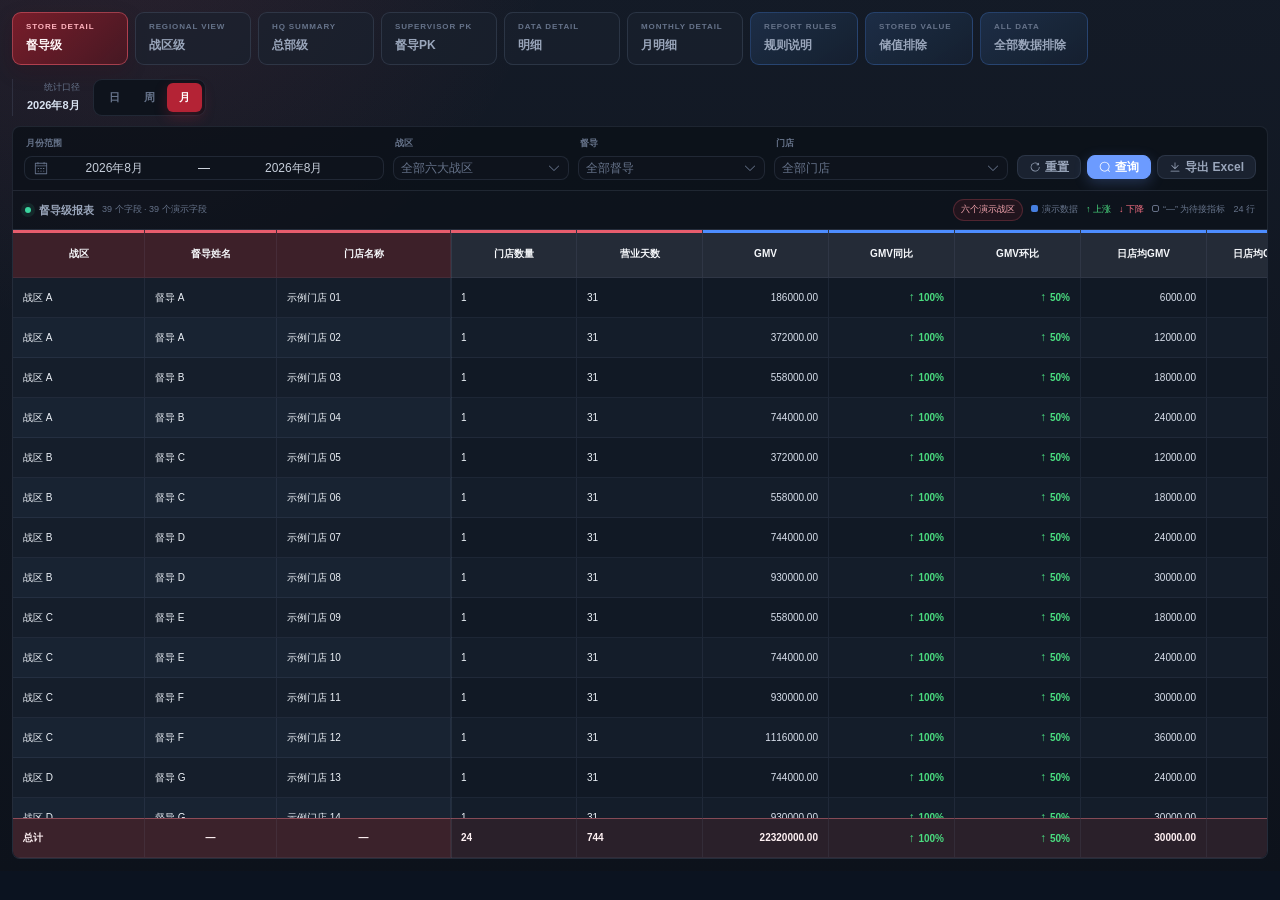
==== demo/index.html @ 916f3b1a "Publish personal portfolio" ====
<!doctype html><html lang="zh-CN"><head><meta charset="UTF-8"><meta name="viewport" content="width=device-width,initial-scale=1.0"><meta http-equiv="Content-Security-Policy" content="default-src 'none'; script-src 'self'; style-src 'self' 'unsafe-inline'; img-src 'self' data: blob:; font-src 'self' data:; connect-src 'none'; form-action 'none'; base-uri 'none'"><title>经营报表 · 交互演示</title>  <script type="module" crossorigin src="./assets/index-BIs_9A5w.js"></script>
  <link rel="stylesheet" crossorigin href="./assets/index-CBK4d_FU.css">
</head><body><div id="app"></div></body></html>
---- demo/assets/index-CBK4d_FU.css ----
:root{--el-color-white:#fff;--el-color-black:#000;--el-color-primary-rgb:64, 158, 255;--el-color-success-rgb:103, 194, 58;--el-color-warning-rgb:230, 162, 60;--el-color-danger-rgb:245, 108, 108;--el-color-error-rgb:245, 108, 108;--el-color-info-rgb:144, 147, 153;--el-font-size-extra-large:20px;--el-font-size-large:18px;--el-font-size-medium:16px;--el-font-size-base:14px;--el-font-size-small:13px;--el-font-size-extra-small:12px;--el-font-family:"Helvetica Neue", Helvetica, "PingFang SC", "Hiragino Sans GB", "Microsoft YaHei", "微软雅黑", Arial, sans-serif;--el-font-weight-primary:500;--el-font-line-height-primary:24px;--el-index-normal:1;--el-index-top:1000;--el-index-popper:2000;--el-border-radius-base:4px;--el-border-radius-small:2px;--el-border-radius-round:20px;--el-border-radius-circle:100%;--el-transition-duration:.3s;--el-transition-duration-fast:.2s;--el-transition-function-ease-in-out-bezier:cubic-bezier(.645, .045, .355, 1);--el-transition-function-fast-bezier:cubic-bezier(.23, 1, .32, 1);--el-transition-all:all var(--el-transition-duration) var(--el-transition-function-ease-in-out-bezier);--el-transition-fade:opacity var(--el-transition-duration) var(--el-transition-function-fast-bezier);--el-transition-md-fade:transform var(--el-transition-duration) var(--el-transition-function-fast-bezier), opacity var(--el-transition-duration) var(--el-transition-function-fast-bezier);--el-transition-fade-linear:opacity var(--el-transition-duration-fast) linear;--el-transition-border:border-color var(--el-transition-duration-fast) var(--el-transition-function-ease-in-out-bezier);--el-transition-box-shadow:box-shadow var(--el-transition-duration-fast) var(--el-transition-function-ease-in-out-bezier);--el-transition-color:color var(--el-transition-duration-fast) var(--el-transition-function-ease-in-out-bezier);--el-component-size-large:40px;--el-component-size:32px;--el-component-size-small:24px;--lightningcss-light:initial;--lightningcss-dark: ;color-scheme:light;--el-color-primary:#409eff;--el-color-primary-light-3:#79bbff;--el-color-primary-light-5:#a0cfff;--el-color-primary-light-7:#c6e2ff;--el-color-primary-light-8:#d9ecff;--el-color-primary-light-9:#ecf5ff;--el-color-primary-dark-2:#337ecc;--el-color-success:#67c23a;--el-color-success-light-3:#95d475;--el-color-success-light-5:#b3e19d;--el-color-success-light-7:#d1edc4;--el-color-success-light-8:#e1f3d8;--el-color-success-light-9:#f0f9eb;--el-color-success-dark-2:#529b2e;--el-color-warning:#e6a23c;--el-color-warning-light-3:#eebe77;--el-color-warning-light-5:#f3d19e;--el-color-warning-light-7:#f8e3c5;--el-color-warning-light-8:#faecd8;--el-color-warning-light-9:#fdf6ec;--el-color-warning-dark-2:#b88230;--el-color-danger:#f56c6c;--el-color-danger-light-3:#f89898;--el-color-danger-light-5:#fab6b6;--el-color-danger-light-7:#fcd3d3;--el-color-danger-light-8:#fde2e2;--el-color-danger-light-9:#fef0f0;--el-color-danger-dark-2:#c45656;--el-color-error:#f56c6c;--el-color-error-light-3:#f89898;--el-color-error-light-5:#fab6b6;--el-color-error-light-7:#fcd3d3;--el-color-error-light-8:#fde2e2;--el-color-error-light-9:#fef0f0;--el-color-error-dark-2:#c45656;--el-color-info:#909399;--el-color-info-light-3:#b1b3b8;--el-color-info-light-5:#c8c9cc;--el-color-info-light-7:#dedfe0;--el-color-info-light-8:#e9e9eb;--el-color-info-light-9:#f4f4f5;--el-color-info-dark-2:#73767a;--el-bg-color:#fff;--el-bg-color-page:#f2f3f5;--el-bg-color-overlay:#fff;--el-text-color-primary:#303133;--el-text-color-regular:#606266;--el-text-color-secondary:#909399;--el-text-color-placeholder:#a8abb2;--el-text-color-disabled:#c0c4cc;--el-border-color:#dcdfe6;--el-border-color-light:#e4e7ed;--el-border-color-lighter:#ebeef5;--el-border-color-extra-light:#f2f6fc;--el-border-color-dark:#d4d7de;--el-border-color-darker:#cdd0d6;--el-fill-color:#f0f2f5;--el-fill-color-light:#f5f7fa;--el-fill-color-lighter:#fafafa;--el-fill-color-extra-light:#fafcff;--el-fill-color-dark:#ebedf0;--el-fill-color-darker:#e6e8eb;--el-fill-color-blank:#fff;--el-box-shadow:0px 12px 32px 4px #0000000a, 0px 8px 20px #00000014;--el-box-shadow-light:0px 0px 12px #0000001f;--el-box-shadow-lighter:0px 0px 6px #0000001f;--el-box-shadow-dark:0px 16px 48px 16px #00000014, 0px 12px 32px #0000001f, 0px 8px 16px -8px #00000029;--el-disabled-bg-color:var(--el-fill-color-light);--el-disabled-text-color:var(--el-text-color-placeholder);--el-disabled-border-color:var(--el-border-color-light);--el-overlay-color:#000c;--el-overlay-color-light:#000000b3;--el-overlay-color-lighter:#00000080;--el-mask-color:#ffffffe6;--el-mask-color-extra-light:#ffffff4d;--el-border-width:1px;--el-border-style:solid;--el-border-color-hover:var(--el-text-color-disabled);--el-border:var(--el-border-width) var(--el-border-style) var(--el-border-color);--el-svg-monochrome-grey:var(--el-border-color)}.fade-in-linear-enter-active,.fade-in-linear-leave-active{transition:var(--el-transition-fade-linear)}.fade-in-linear-enter-from,.fade-in-linear-leave-to{opacity:0}.el-fade-in-linear-enter-active,.el-fade-in-linear-leave-active{transition:var(--el-transition-fade-linear)}.el-fade-in-linear-enter-from,.el-fade-in-linear-leave-to{opacity:0}.el-fade-in-enter-active,.el-fade-in-leave-active{transition:all var(--el-transition-duration) cubic-bezier(.55,0,.1,1)}.el-fade-in-enter-from,.el-fade-in-leave-active{opacity:0}.el-zoom-in-center-enter-active,.el-zoom-in-center-leave-active{transition:all var(--el-transition-duration) cubic-bezier(.55,0,.1,1)}.el-zoom-in-center-enter-from,.el-zoom-in-center-leave-active{opacity:0;transform:scaleX(0)}.el-zoom-in-top-enter-active,.el-zoom-in-top-leave-active{opacity:1;transition:var(--el-transition-md-fade);transform-origin:top;transform:scaleY(1)}.el-zoom-in-top-enter-active[data-popper-placement^=top],.el-zoom-in-top-leave-active[data-popper-placement^=top]{transform-origin:bottom}.el-zoom-in-top-enter-from,.el-zoom-in-top-leave-active{opacity:0;transform:scaleY(0)}.el-zoom-in-bottom-enter-active,.el-zoom-in-bottom-leave-active{opacity:1;transition:var(--el-transition-md-fade);transform-origin:bottom;transform:scaleY(1)}.el-zoom-in-bottom-enter-from,.el-zoom-in-bottom-leave-active{opacity:0;transform:scaleY(0)}.el-zoom-in-left-enter-active,.el-zoom-in-left-leave-active{opacity:1;transition:var(--el-transition-md-fade);transform-origin:0 0;transform:scale(1)}.el-zoom-in-left-enter-from,.el-zoom-in-left-leave-active{opacity:0;transform:scale(.45)}.collapse-transition{transition:var(--el-transition-duration) height ease-in-out,var(--el-transition-duration) padding-top ease-in-out,var(--el-transition-duration) padding-bottom ease-in-out}.el-collapse-transition-leave-active,.el-collapse-transition-enter-active{transition:var(--el-transition-duration) max-height ease-in-out,var(--el-transition-duration) padding-top ease-in-out,var(--el-transition-duration) padding-bottom ease-in-out}.horizontal-collapse-transition{transition:var(--el-transition-duration) width ease-in-out,var(--el-transition-duration) padding-left ease-in-out,var(--el-transition-duration) padding-right ease-in-out}.el-list-enter-active,.el-list-leave-active{transition:all 1s}.el-list-enter-from,.el-list-leave-to{opacity:0;transform:translateY(-30px)}.el-list-leave-active{position:absolute!important}.el-opacity-transition{transition:opacity var(--el-transition-duration) cubic-bezier(.55,0,.1,1)}.el-icon--right{margin-left:5px}.el-icon--left{margin-right:5px}@keyframes rotating{0%{transform:rotate(0)}to{transform:rotate(360deg)}}.el-icon{--color:inherit;fill:currentColor;width:1em;height:1em;color:var(--color);line-height:1em;font-size:inherit;justify-content:center;align-items:center;display:inline-flex;position:relative}.el-icon.is-loading{animation:2s linear infinite rotating}.el-icon svg{width:1em;height:1em}.el-affix--fixed{position:fixed}.el-alert{--el-alert-padding:8px 16px;--el-alert-border-radius-base:var(--el-border-radius-base);--el-alert-title-font-size:14px;--el-alert-title-with-description-font-size:16px;--el-alert-description-font-size:14px;--el-alert-close-font-size:16px;--el-alert-close-customed-font-size:14px;--el-alert-icon-size:16px;--el-alert-icon-large-size:28px;width:100%;padding:var(--el-alert-padding);box-sizing:border-box;border-radius:var(--el-alert-border-radius-base);background-color:var(--el-color-white);opacity:1;transition:opacity var(--el-transition-duration-fast);align-items:center;margin:0;display:flex;position:relative;overflow:hidden}.el-alert.is-light .el-alert__close-btn{color:var(--el-text-color-placeholder)}.el-alert.is-dark .el-alert__close-btn,.el-alert.is-dark .el-alert__description{color:var(--el-color-white)}.el-alert.is-center{justify-content:center}.el-alert--primary{--el-alert-bg-color:var(--el-color-primary-light-9)}.el-alert--primary.is-light{background-color:var(--el-alert-bg-color);color:var(--el-color-primary)}.el-alert--primary.is-light .el-alert__description{color:var(--el-color-primary)}.el-alert--primary.is-dark{background-color:var(--el-color-primary);color:var(--el-color-white)}.el-alert--success{--el-alert-bg-color:var(--el-color-success-light-9)}.el-alert--success.is-light{background-color:var(--el-alert-bg-color);color:var(--el-color-success)}.el-alert--success.is-light .el-alert__description{color:var(--el-color-success)}.el-alert--success.is-dark{background-color:var(--el-color-success);color:var(--el-color-white)}.el-alert--info{--el-alert-bg-color:var(--el-color-info-light-9)}.el-alert--info.is-light{background-color:var(--el-alert-bg-color);color:var(--el-color-info)}.el-alert--info.is-light .el-alert__description{color:var(--el-color-info)}.el-alert--info.is-dark{background-color:var(--el-color-info);color:var(--el-color-white)}.el-alert--warning{--el-alert-bg-color:var(--el-color-warning-light-9)}.el-alert--warning.is-light{background-color:var(--el-alert-bg-color);color:var(--el-color-warning)}.el-alert--warning.is-light .el-alert__description{color:var(--el-color-warning)}.el-alert--warning.is-dark{background-color:var(--el-color-warning);color:var(--el-color-white)}.el-alert--error{--el-alert-bg-color:var(--el-color-error-light-9)}.el-alert--error.is-light{background-color:var(--el-alert-bg-color);color:var(--el-color-error)}.el-alert--error.is-light .el-alert__description{color:var(--el-color-error)}.el-alert--error.is-dark{background-color:var(--el-color-error);color:var(--el-color-white)}.el-alert__content{flex-direction:column;gap:4px;display:flex}.el-alert .el-alert__icon{font-size:var(--el-alert-icon-size);width:var(--el-alert-icon-size);margin-right:8px}.el-alert .el-alert__icon.is-big{font-size:var(--el-alert-icon-large-size);width:var(--el-alert-icon-large-size);margin-right:12px}.el-alert__title{font-size:var(--el-alert-title-font-size);line-height:24px}.el-alert__title.with-description{font-size:var(--el-alert-title-with-description-font-size)}.el-alert .el-alert__description{font-size:var(--el-alert-description-font-size);margin:0}.el-alert .el-alert__close-btn{font-size:var(--el-alert-close-font-size);opacity:1;cursor:pointer;position:absolute;top:12px;right:16px}.el-alert .el-alert__close-btn.is-customed{font-style:normal;font-size:var(--el-alert-close-customed-font-size);line-height:24px;top:8px}.el-alert-fade-enter-from,.el-alert-fade-leave-active{opacity:0}.el-aside{box-sizing:border-box;width:var(--el-aside-width,300px);flex-shrink:0;overflow:auto}.el-autocomplete{--el-input-text-color:var(--el-text-color-regular);--el-input-border:var(--el-border);--el-input-hover-border:var(--el-border-color-hover);--el-input-focus-border:var(--el-color-primary);--el-input-transparent-border:0 0 0 1px transparent inset;--el-input-border-color:var(--el-border-color);--el-input-border-radius:var(--el-border-radius-base);--el-input-bg-color:var(--el-fill-color-blank);--el-input-icon-color:var(--el-text-color-placeholder);--el-input-placeholder-color:var(--el-text-color-placeholder);--el-input-hover-border-color:var(--el-border-color-hover);--el-input-clear-hover-color:var(--el-text-color-secondary);--el-input-focus-border-color:var(--el-color-primary);--el-input-width:100%;width:var(--el-input-width);display:inline-block;position:relative}.el-autocomplete__popper.el-popper{background:var(--el-bg-color-overlay);border:1px solid var(--el-border-color-light);box-shadow:var(--el-box-shadow-light)}.el-autocomplete__popper.el-popper .el-popper__arrow:before{border:1px solid var(--el-border-color-light)}.el-autocomplete__popper.el-popper[data-popper-placement^=top] .el-popper__arrow:before{border-top-color:#0000;border-left-color:#0000}.el-autocomplete__popper.el-popper[data-popper-placement^=bottom] .el-popper__arrow:before{border-bottom-color:#0000;border-right-color:#0000}.el-autocomplete__popper.el-popper[data-popper-placement^=left] .el-popper__arrow:before{border-bottom-color:#0000;border-left-color:#0000}.el-autocomplete__popper.el-popper[data-popper-placement^=right] .el-popper__arrow:before{border-top-color:#0000;border-right-color:#0000}.el-autocomplete-suggestion{border-radius:var(--el-border-radius-base);box-sizing:border-box}.el-autocomplete-suggestion__header{border-bottom:1px solid var(--el-border-color-lighter);padding:10px}.el-autocomplete-suggestion__footer{border-top:1px solid var(--el-border-color-lighter);padding:10px}.el-autocomplete-suggestion__wrap{box-sizing:border-box;max-height:280px;padding:10px 0}.el-autocomplete-suggestion__list{margin:0;padding:0}.el-autocomplete-suggestion li{cursor:pointer;color:var(--el-text-color-regular);line-height:34px;font-size:var(--el-font-size-base);text-align:left;text-overflow:ellipsis;white-space:nowrap;margin:0;padding:0 20px;list-style:none;overflow:hidden}.el-autocomplete-suggestion li:hover,.el-autocomplete-suggestion li.highlighted{background-color:var(--el-fill-color-light)}.el-autocomplete-suggestion li.divider{border-top:1px solid var(--el-color-black);margin-top:6px}.el-autocomplete-suggestion li.divider:last-child{margin-bottom:-6px}.el-autocomplete-suggestion.is-loading li{cursor:default;height:100px;color:var(--el-text-color-secondary);justify-content:center;align-items:center;font-size:20px;display:flex}.el-autocomplete-suggestion.is-loading li:hover{background-color:var(--el-bg-color-overlay)}.el-avatar{--el-avatar-text-color:var(--el-color-white);--el-avatar-bg-color:var(--el-text-color-disabled);--el-avatar-text-size:14px;--el-avatar-icon-size:18px;--el-avatar-border-radius:var(--el-border-radius-base);--el-avatar-size-large:56px;--el-avatar-size:40px;--el-avatar-size-small:24px;box-sizing:border-box;text-align:center;color:var(--el-avatar-text-color);background:var(--el-avatar-bg-color);width:var(--el-avatar-size);height:var(--el-avatar-size);font-size:var(--el-avatar-text-size);outline:none;justify-content:center;align-items:center;display:inline-flex;overflow:hidden}.el-avatar>img{width:100%;height:100%;display:block}.el-avatar--circle{border-radius:50%}.el-avatar--square{border-radius:var(--el-avatar-border-radius)}.el-avatar--icon{font-size:var(--el-avatar-icon-size)}.el-avatar--small{--el-avatar-size:24px}.el-avatar--large{--el-avatar-size:56px}.el-avatar-group{--el-avatar-group-item-gap:-8px;--el-avatar-group-collapse-item-gap:4px;display:inline-flex}.el-avatar-group .el-avatar{border:1px solid var(--el-border-color-extra-light)}.el-avatar-group .el-avatar:not(:first-child){margin-left:var(--el-avatar-group-item-gap)}.el-avatar-group__collapse-avatars{--el-avatar-group-item-gap:-8px;--el-avatar-group-collapse-item-gap:4px}.el-avatar-group__collapse-avatars .el-avatar:not(:first-child){margin-left:var(--el-avatar-group-collapse-item-gap)}.el-backtop{--el-backtop-bg-color:var(--el-bg-color-overlay);--el-backtop-text-color:var(--el-color-primary);--el-backtop-hover-bg-color:var(--el-border-color-extra-light);background-color:var(--el-backtop-bg-color);width:40px;height:40px;color:var(--el-backtop-text-color);box-shadow:var(--el-box-shadow-lighter);cursor:pointer;z-index:5;border-radius:50%;justify-content:center;align-items:center;font-size:20px;display:flex;position:fixed}.el-backtop:hover{background-color:var(--el-backtop-hover-bg-color)}.el-backtop__icon{font-size:20px}.el-badge{--el-badge-bg-color:var(--el-color-danger);--el-badge-radius:10px;--el-badge-font-size:12px;--el-badge-padding:6px;--el-badge-size:18px;vertical-align:middle;width:-moz-fit-content;width:fit-content;display:inline-block;position:relative}.el-badge__content{background-color:var(--el-badge-bg-color);border-radius:var(--el-badge-radius);color:var(--el-color-white);font-size:var(--el-badge-font-size);height:var(--el-badge-size);padding:0 var(--el-badge-padding);white-space:nowrap;border:1px solid var(--el-bg-color);justify-content:center;align-items:center;display:inline-flex}.el-badge__content.is-fixed{top:0;right:calc(1px + var(--el-badge-size) / 2);z-index:var(--el-index-normal);position:absolute;transform:translateY(-50%)translate(100%)}.el-badge__content.is-fixed.is-dot{right:5px}.el-badge__content.is-dot{border-radius:50%;width:8px;height:8px;padding:0;right:0}.el-badge__content.is-hide-zero{display:none}.el-badge__content--primary{background-color:var(--el-color-primary)}.el-badge__content--success{background-color:var(--el-color-success)}.el-badge__content--warning{background-color:var(--el-color-warning)}.el-badge__content--info{background-color:var(--el-color-info)}.el-badge__content--danger{background-color:var(--el-color-danger)}.el-breadcrumb__separator{color:var(--el-text-color-placeholder);margin:0 9px;font-weight:700}.el-breadcrumb__separator.el-icon{margin:0 6px;font-weight:400}.el-breadcrumb__separator.el-icon svg{vertical-align:middle}.el-breadcrumb__item{float:left;align-items:center;display:inline-flex}.el-breadcrumb__inner{color:var(--el-text-color-regular)}.el-breadcrumb__inner.is-link,.el-breadcrumb__inner a{transition:var(--el-transition-color);color:var(--el-text-color-primary);font-weight:700;text-decoration:none}.el-breadcrumb__inner.is-link:hover,.el-breadcrumb__inner a:hover{color:var(--el-color-primary);cursor:pointer}.el-breadcrumb__item:last-child .el-breadcrumb__inner,.el-breadcrumb__item:last-child .el-breadcrumb__inner:hover,.el-breadcrumb__item:last-child .el-breadcrumb__inner a,.el-breadcrumb__item:last-child .el-breadcrumb__inner a:hover{color:var(--el-text-color-regular);cursor:text;font-weight:400}.el-breadcrumb__item:last-child .el-breadcrumb__separator{display:none}.el-breadcrumb{font-size:14px;line-height:1}.el-breadcrumb:before,.el-breadcrumb:after{content:"";display:table}.el-breadcrumb:after{clear:both}.el-button-group>.el-button+.el-button{margin-left:0}.el-button-group>.el-button:first-child:last-child{border-top-right-radius:var(--el-border-radius-base);border-bottom-right-radius:var(--el-border-radius-base);border-top-left-radius:var(--el-border-radius-base);border-bottom-left-radius:var(--el-border-radius-base)}.el-button-group>.el-button:first-child:last-child.is-round{border-radius:var(--el-border-radius-round)}.el-button-group>.el-button:first-child:last-child.is-circle{border-radius:50%}.el-button-group>.el-button:not(:first-child):not(:last-child){border-radius:0}.el-button-group>.el-button:hover,.el-button-group>.el-button:focus,.el-button-group>.el-button:active,.el-button-group>.el-button.is-active{z-index:1}.el-button-group--horizontal{vertical-align:middle;display:inline-block}.el-button-group--horizontal:before,.el-button-group--horizontal:after{content:"";display:table}.el-button-group--horizontal:after{clear:both}.el-button-group--horizontal>.el-button{float:left;position:relative}.el-button-group--horizontal>.el-button:first-child{border-top-right-radius:0;border-bottom-right-radius:0}.el-button-group--horizontal>.el-button:last-child{border-top-left-radius:0;border-bottom-left-radius:0}.el-button-group--horizontal>.el-button:not(:last-child){margin-right:-1px}.el-button-group--horizontal .el-button--primary:first-child{border-right-color:var(--el-button-divide-border-color)}.el-button-group--horizontal .el-button--primary:last-child{border-left-color:var(--el-button-divide-border-color)}.el-button-group--horizontal .el-button--primary:not(:first-child):not(:last-child){border-left-color:var(--el-button-divide-border-color);border-right-color:var(--el-button-divide-border-color)}.el-button-group--horizontal .el-button--success:first-child{border-right-color:var(--el-button-divide-border-color)}.el-button-group--horizontal .el-button--success:last-child{border-left-color:var(--el-button-divide-border-color)}.el-button-group--horizontal .el-button--success:not(:first-child):not(:last-child){border-left-color:var(--el-button-divide-border-color);border-right-color:var(--el-button-divide-border-color)}.el-button-group--horizontal .el-button--warning:first-child{border-right-color:var(--el-button-divide-border-color)}.el-button-group--horizontal .el-button--warning:last-child{border-left-color:var(--el-button-divide-border-color)}.el-button-group--horizontal .el-button--warning:not(:first-child):not(:last-child){border-left-color:var(--el-button-divide-border-color);border-right-color:var(--el-button-divide-border-color)}.el-button-group--horizontal .el-button--danger:first-child{border-right-color:var(--el-button-divide-border-color)}.el-button-group--horizontal .el-button--danger:last-child{border-left-color:var(--el-button-divide-border-color)}.el-button-group--horizontal .el-button--danger:not(:first-child):not(:last-child){border-left-color:var(--el-button-divide-border-color);border-right-color:var(--el-button-divide-border-color)}.el-button-group--horizontal .el-button--info:first-child{border-right-color:var(--el-button-divide-border-color)}.el-button-group--horizontal .el-button--info:last-child{border-left-color:var(--el-button-divide-border-color)}.el-button-group--horizontal .el-button--info:not(:first-child):not(:last-child){border-left-color:var(--el-button-divide-border-color);border-right-color:var(--el-button-divide-border-color)}.el-button-group--horizontal>.el-dropdown>.el-button{border-left-color:var(--el-button-divide-border-color);border-top-left-radius:0;border-bottom-left-radius:0}.el-button-group--vertical{flex-direction:column;align-items:stretch;display:inline-flex}.el-button-group--vertical>.el-button{margin-top:-1px}.el-button-group--vertical>.el-button:first-child{border-bottom-right-radius:0;border-bottom-left-radius:0}.el-button-group--vertical>.el-button:last-child{border-top-left-radius:0;border-top-right-radius:0}.el-button-group--vertical>.el-dropdown{margin-top:-1px}.el-button-group--vertical>.el-dropdown>.el-button{border-left-color:var(--el-button-divide-border-color);border-top-left-radius:0;border-top-right-radius:0}.el-button-group--vertical .el-button--primary:first-child{border-bottom-color:var(--el-button-divide-border-color)}.el-button-group--vertical .el-button--primary:last-child{border-top-color:var(--el-button-divide-border-color)}.el-button-group--vertical .el-button--primary:not(:first-child):not(:last-child){border-top-color:var(--el-button-divide-border-color);border-bottom-color:var(--el-button-divide-border-color)}.el-button-group--vertical .el-button--success:first-child{border-bottom-color:var(--el-button-divide-border-color)}.el-button-group--vertical .el-button--success:last-child{border-top-color:var(--el-button-divide-border-color)}.el-button-group--vertical .el-button--success:not(:first-child):not(:last-child){border-top-color:var(--el-button-divide-border-color);border-bottom-color:var(--el-button-divide-border-color)}.el-button-group--vertical .el-button--warning:first-child{border-bottom-color:var(--el-button-divide-border-color)}.el-button-group--vertical .el-button--warning:last-child{border-top-color:var(--el-button-divide-border-color)}.el-button-group--vertical .el-button--warning:not(:first-child):not(:last-child){border-top-color:var(--el-button-divide-border-color);border-bottom-color:var(--el-button-divide-border-color)}.el-button-group--vertical .el-button--danger:first-child{border-bottom-color:var(--el-button-divide-border-color)}.el-button-group--vertical .el-button--danger:last-child{border-top-color:var(--el-button-divide-border-color)}.el-button-group--vertical .el-button--danger:not(:first-child):not(:last-child){border-top-color:var(--el-button-divide-border-color);border-bottom-color:var(--el-button-divide-border-color)}.el-button-group--vertical .el-button--info:first-child{border-bottom-color:var(--el-button-divide-border-color)}.el-button-group--vertical .el-button--info:last-child{border-top-color:var(--el-button-divide-border-color)}.el-button-group--vertical .el-button--info:not(:first-child):not(:last-child){border-top-color:var(--el-button-divide-border-color);border-bottom-color:var(--el-button-divide-border-color)}.el-button{--el-button-font-weight:var(--el-font-weight-primary);--el-button-border-color:var(--el-border-color);--el-button-bg-color:var(--el-fill-color-blank);--el-button-text-color:var(--el-text-color-regular);--el-button-disabled-text-color:var(--el-disabled-text-color);--el-button-disabled-bg-color:var(--el-fill-color-blank);--el-button-disabled-border-color:var(--el-border-color-light);--el-button-divide-border-color:#ffffff80;--el-button-hover-text-color:var(--el-color-primary);--el-button-hover-bg-color:var(--el-color-primary-light-9);--el-button-hover-border-color:var(--el-color-primary-light-7);--el-button-active-text-color:var(--el-button-hover-text-color);--el-button-active-border-color:var(--el-color-primary);--el-button-active-bg-color:var(--el-button-hover-bg-color);--el-button-outline-color:var(--el-color-primary-light-5);--el-button-hover-link-text-color:var(--el-text-color-secondary);--el-button-active-color:var(--el-text-color-primary);white-space:nowrap;cursor:pointer;height:32px;color:var(--el-button-text-color);text-align:center;box-sizing:border-box;line-height:1;font-weight:var(--el-button-font-weight);-webkit-user-select:none;user-select:none;vertical-align:middle;-webkit-appearance:none;background-color:var(--el-button-bg-color);border:var(--el-border);border-color:var(--el-button-border-color);outline:none;justify-content:center;align-items:center;transition:all .1s;display:inline-flex}.el-button:hover{color:var(--el-button-hover-text-color);border-color:var(--el-button-hover-border-color);background-color:var(--el-button-hover-bg-color);outline:none}.el-button:active{color:var(--el-button-active-text-color);border-color:var(--el-button-active-border-color);background-color:var(--el-button-active-bg-color);outline:none}.el-button:focus-visible{outline:2px solid var(--el-button-outline-color);outline-offset:1px;transition:outline-offset,outline}.el-button>span{align-items:center;display:inline-flex}.el-button+.el-button{margin-left:12px}.el-button{font-size:var(--el-font-size-base);border-radius:var(--el-border-radius-base);padding:8px 15px}.el-button.is-round{padding:8px 15px}.el-button::-moz-focus-inner{border:0}.el-button [class*=el-icon]+span{margin-left:6px}.el-button [class*=el-icon] svg{vertical-align:bottom}.el-button.is-plain{--el-button-hover-text-color:var(--el-color-primary);--el-button-hover-bg-color:var(--el-fill-color-blank);--el-button-hover-border-color:var(--el-color-primary)}.el-button.is-active{color:var(--el-button-active-text-color);border-color:var(--el-button-active-border-color);background-color:var(--el-button-active-bg-color);outline:none}.el-button.is-disabled,.el-button.is-disabled:hover{color:var(--el-button-disabled-text-color);cursor:not-allowed;background-image:none;background-color:var(--el-button-disabled-bg-color);border-color:var(--el-button-disabled-border-color)}.el-button.is-loading{pointer-events:none;position:relative}.el-button.is-loading:before{z-index:1;pointer-events:none;content:"";border-radius:inherit;background-color:var(--el-mask-color-extra-light);position:absolute;inset:-1px}.el-button.is-round{border-radius:var(--el-border-radius-round)}.el-button.is-dashed{--el-button-hover-text-color:var(--el-color-primary);--el-button-hover-bg-color:var(--el-fill-color-blank);--el-button-hover-border-color:var(--el-color-primary);border-style:dashed}.el-button.is-circle{border-radius:50%;width:32px;padding:8px}.el-button.is-text{color:var(--el-button-text-color);background-color:#0000;border:0 solid #0000}.el-button.is-text.is-disabled{color:var(--el-button-disabled-text-color);background-color:#0000!important}.el-button.is-text:not(.is-disabled):hover{background-color:var(--el-fill-color-light)}.el-button.is-text:not(.is-disabled):focus-visible{outline:2px solid var(--el-button-outline-color);outline-offset:1px;transition:outline-offset,outline}.el-button.is-text:not(.is-disabled):active{background-color:var(--el-fill-color)}.el-button.is-text:not(.is-disabled).is-has-bg{background-color:var(--el-fill-color-light)}.el-button.is-text:not(.is-disabled).is-has-bg:hover{background-color:var(--el-fill-color)}.el-button.is-text:not(.is-disabled).is-has-bg:active{background-color:var(--el-fill-color-dark)}.el-button__text--expand{letter-spacing:.3em;margin-right:-.3em}.el-button.is-link{color:var(--el-button-text-color);background:0 0;border-color:#0000;height:auto;padding:2px}.el-button.is-link:hover{color:var(--el-button-hover-link-text-color)}.el-button.is-link.is-disabled{color:var(--el-button-disabled-text-color);background-color:#0000!important;border-color:#0000!important}.el-button.is-link:not(.is-disabled):hover{background-color:#0000;border-color:#0000}.el-button.is-link:not(.is-disabled):active{color:var(--el-button-active-color);background-color:#0000;border-color:#0000}.el-button--text{color:var(--el-color-primary);background:0 0;border-color:#0000;padding-left:0;padding-right:0}.el-button--text.is-disabled{color:var(--el-button-disabled-text-color);background-color:#0000!important;border-color:#0000!important}.el-button--text:not(.is-disabled):hover{color:var(--el-color-primary-light-3);background-color:#0000;border-color:#0000}.el-button--text:not(.is-disabled):active{color:var(--el-color-primary-dark-2);background-color:#0000;border-color:#0000}.el-button__link--expand{letter-spacing:.3em;margin-right:-.3em}.el-button--primary{--el-button-text-color:var(--el-color-white);--el-button-bg-color:var(--el-color-primary);--el-button-border-color:var(--el-color-primary);--el-button-outline-color:var(--el-color-primary-light-5);--el-button-active-color:var(--el-color-primary-dark-2);--el-button-hover-text-color:var(--el-color-white);--el-button-hover-link-text-color:var(--el-color-primary-light-5);--el-button-hover-bg-color:var(--el-color-primary-light-3);--el-button-hover-border-color:var(--el-color-primary-light-3);--el-button-active-bg-color:var(--el-color-primary-dark-2);--el-button-active-border-color:var(--el-color-primary-dark-2);--el-button-disabled-text-color:var(--el-color-white);--el-button-disabled-bg-color:var(--el-color-primary-light-5);--el-button-disabled-border-color:var(--el-color-primary-light-5)}.el-button--primary.is-plain,.el-button--primary.is-text,.el-button--primary.is-link{--el-button-text-color:var(--el-color-primary);--el-button-bg-color:var(--el-color-primary-light-9);--el-button-border-color:var(--el-color-primary-light-5);--el-button-hover-text-color:var(--el-color-white);--el-button-hover-bg-color:var(--el-color-primary);--el-button-hover-border-color:var(--el-color-primary);--el-button-active-text-color:var(--el-color-white)}.el-button--primary.is-plain.is-disabled,.el-button--primary.is-plain.is-disabled:hover,.el-button--primary.is-plain.is-disabled:focus,.el-button--primary.is-plain.is-disabled:active,.el-button--primary.is-text.is-disabled,.el-button--primary.is-text.is-disabled:hover,.el-button--primary.is-text.is-disabled:focus,.el-button--primary.is-text.is-disabled:active,.el-button--primary.is-link.is-disabled,.el-button--primary.is-link.is-disabled:hover,.el-button--primary.is-link.is-disabled:focus,.el-button--primary.is-link.is-disabled:active{color:var(--el-color-primary-light-5);background-color:var(--el-color-primary-light-9);border-color:var(--el-color-primary-light-8)}.el-button--primary.is-dashed{--el-button-text-color:var(--el-color-primary);--el-button-bg-color:var(--el-color-primary-light-9);--el-button-border-color:var(--el-color-primary-light-5);--el-button-hover-text-color:var(--el-color-primary);--el-button-hover-bg-color:var(--el-color-primary-light-9);--el-button-hover-border-color:var(--el-color-primary-light-3);--el-button-active-text-color:var(--el-color-primary-dark-2);--el-button-active-bg-color:var(--el-color-primary-light-9);--el-button-active-border-color:var(--el-color-primary-dark-2)}.el-button--primary.is-dashed.is-disabled,.el-button--primary.is-dashed.is-disabled:hover,.el-button--primary.is-dashed.is-disabled:focus,.el-button--primary.is-dashed.is-disabled:active{color:var(--el-color-primary-light-5);background-color:var(--el-color-primary-light-9);border-color:var(--el-color-primary-light-8)}.el-button--success{--el-button-text-color:var(--el-color-white);--el-button-bg-color:var(--el-color-success);--el-button-border-color:var(--el-color-success);--el-button-outline-color:var(--el-color-success-light-5);--el-button-active-color:var(--el-color-success-dark-2);--el-button-hover-text-color:var(--el-color-white);--el-button-hover-link-text-color:var(--el-color-success-light-5);--el-button-hover-bg-color:var(--el-color-success-light-3);--el-button-hover-border-color:var(--el-color-success-light-3);--el-button-active-bg-color:var(--el-color-success-dark-2);--el-button-active-border-color:var(--el-color-success-dark-2);--el-button-disabled-text-color:var(--el-color-white);--el-button-disabled-bg-color:var(--el-color-success-light-5);--el-button-disabled-border-color:var(--el-color-success-light-5)}.el-button--success.is-plain,.el-button--success.is-text,.el-button--success.is-link{--el-button-text-color:var(--el-color-success);--el-button-bg-color:var(--el-color-success-light-9);--el-button-border-color:var(--el-color-success-light-5);--el-button-hover-text-color:var(--el-color-white);--el-button-hover-bg-color:var(--el-color-success);--el-button-hover-border-color:var(--el-color-success);--el-button-active-text-color:var(--el-color-white)}.el-button--success.is-plain.is-disabled,.el-button--success.is-plain.is-disabled:hover,.el-button--success.is-plain.is-disabled:focus,.el-button--success.is-plain.is-disabled:active,.el-button--success.is-text.is-disabled,.el-button--success.is-text.is-disabled:hover,.el-button--success.is-text.is-disabled:focus,.el-button--success.is-text.is-disabled:active,.el-button--success.is-link.is-disabled,.el-button--success.is-link.is-disabled:hover,.el-button--success.is-link.is-disabled:focus,.el-button--success.is-link.is-disabled:active{color:var(--el-color-success-light-5);background-color:var(--el-color-success-light-9);border-color:var(--el-color-success-light-8)}.el-button--success.is-dashed{--el-button-text-color:var(--el-color-success);--el-button-bg-color:var(--el-color-success-light-9);--el-button-border-color:var(--el-color-success-light-5);--el-button-hover-text-color:var(--el-color-success);--el-button-hover-bg-color:var(--el-color-success-light-9);--el-button-hover-border-color:var(--el-color-success-light-3);--el-button-active-text-color:var(--el-color-success-dark-2);--el-button-active-bg-color:var(--el-color-success-light-9);--el-button-active-border-color:var(--el-color-success-dark-2)}.el-button--success.is-dashed.is-disabled,.el-button--success.is-dashed.is-disabled:hover,.el-button--success.is-dashed.is-disabled:focus,.el-button--success.is-dashed.is-disabled:active{color:var(--el-color-success-light-5);background-color:var(--el-color-success-light-9);border-color:var(--el-color-success-light-8)}.el-button--warning{--el-button-text-color:var(--el-color-white);--el-button-bg-color:var(--el-color-warning);--el-button-border-color:var(--el-color-warning);--el-button-outline-color:var(--el-color-warning-light-5);--el-button-active-color:var(--el-color-warning-dark-2);--el-button-hover-text-color:var(--el-color-white);--el-button-hover-link-text-color:var(--el-color-warning-light-5);--el-button-hover-bg-color:var(--el-color-warning-light-3);--el-button-hover-border-color:var(--el-color-warning-light-3);--el-button-active-bg-color:var(--el-color-warning-dark-2);--el-button-active-border-color:var(--el-color-warning-dark-2);--el-button-disabled-text-color:var(--el-color-white);--el-button-disabled-bg-color:var(--el-color-warning-light-5);--el-button-disabled-border-color:var(--el-color-warning-light-5)}.el-button--warning.is-plain,.el-button--warning.is-text,.el-button--warning.is-link{--el-button-text-color:var(--el-color-warning);--el-button-bg-color:var(--el-color-warning-light-9);--el-button-border-color:var(--el-color-warning-light-5);--el-button-hover-text-color:var(--el-color-white);--el-button-hover-bg-color:var(--el-color-warning);--el-button-hover-border-color:var(--el-color-warning);--el-button-active-text-color:var(--el-color-white)}.el-button--warning.is-plain.is-disabled,.el-button--warning.is-plain.is-disabled:hover,.el-button--warning.is-plain.is-disabled:focus,.el-button--warning.is-plain.is-disabled:active,.el-button--warning.is-text.is-disabled,.el-button--warning.is-text.is-disabled:hover,.el-button--warning.is-text.is-disabled:focus,.el-button--warning.is-text.is-disabled:active,.el-button--warning.is-link.is-disabled,.el-button--warning.is-link.is-disabled:hover,.el-button--warning.is-link.is-disabled:focus,.el-button--warning.is-link.is-disabled:active{color:var(--el-color-warning-light-5);background-color:var(--el-color-warning-light-9);border-color:var(--el-color-warning-light-8)}.el-button--warning.is-dashed{--el-button-text-color:var(--el-color-warning);--el-button-bg-color:var(--el-color-warning-light-9);--el-button-border-color:var(--el-color-warning-light-5);--el-button-hover-text-color:var(--el-color-warning);--el-button-hover-bg-color:var(--el-color-warning-light-9);--el-button-hover-border-color:var(--el-color-warning-light-3);--el-button-active-text-color:var(--el-color-warning-dark-2);--el-button-active-bg-color:var(--el-color-warning-light-9);--el-button-active-border-color:var(--el-color-warning-dark-2)}.el-button--warning.is-dashed.is-disabled,.el-button--warning.is-dashed.is-disabled:hover,.el-button--warning.is-dashed.is-disabled:focus,.el-button--warning.is-dashed.is-disabled:active{color:var(--el-color-warning-light-5);background-color:var(--el-color-warning-light-9);border-color:var(--el-color-warning-light-8)}.el-button--danger{--el-button-text-color:var(--el-color-white);--el-button-bg-color:var(--el-color-danger);--el-button-border-color:var(--el-color-danger);--el-button-outline-color:var(--el-color-danger-light-5);--el-button-active-color:var(--el-color-danger-dark-2);--el-button-hover-text-color:var(--el-color-white);--el-button-hover-link-text-color:var(--el-color-danger-light-5);--el-button-hover-bg-color:var(--el-color-danger-light-3);--el-button-hover-border-color:var(--el-color-danger-light-3);--el-button-active-bg-color:var(--el-color-danger-dark-2);--el-button-active-border-color:var(--el-color-danger-dark-2);--el-button-disabled-text-color:var(--el-color-white);--el-button-disabled-bg-color:var(--el-color-danger-light-5);--el-button-disabled-border-color:var(--el-color-danger-light-5)}.el-button--danger.is-plain,.el-button--danger.is-text,.el-button--danger.is-link{--el-button-text-color:var(--el-color-danger);--el-button-bg-color:var(--el-color-danger-light-9);--el-button-border-color:var(--el-color-danger-light-5);--el-button-hover-text-color:var(--el-color-white);--el-button-hover-bg-color:var(--el-color-danger);--el-button-hover-border-color:var(--el-color-danger);--el-button-active-text-color:var(--el-color-white)}.el-button--danger.is-plain.is-disabled,.el-button--danger.is-plain.is-disabled:hover,.el-button--danger.is-plain.is-disabled:focus,.el-button--danger.is-plain.is-disabled:active,.el-button--danger.is-text.is-disabled,.el-button--danger.is-text.is-disabled:hover,.el-button--danger.is-text.is-disabled:focus,.el-button--danger.is-text.is-disabled:active,.el-button--danger.is-link.is-disabled,.el-button--danger.is-link.is-disabled:hover,.el-button--danger.is-link.is-disabled:focus,.el-button--danger.is-link.is-disabled:active{color:var(--el-color-danger-light-5);background-color:var(--el-color-danger-light-9);border-color:var(--el-color-danger-light-8)}.el-button--danger.is-dashed{--el-button-text-color:var(--el-color-danger);--el-button-bg-color:var(--el-color-danger-light-9);--el-button-border-color:var(--el-color-danger-light-5);--el-button-hover-text-color:var(--el-color-danger);--el-button-hover-bg-color:var(--el-color-danger-light-9);--el-button-hover-border-color:var(--el-color-danger-light-3);--el-button-active-text-color:var(--el-color-danger-dark-2);--el-button-active-bg-color:var(--el-color-danger-light-9);--el-button-active-border-color:var(--el-color-danger-dark-2)}.el-button--danger.is-dashed.is-disabled,.el-button--danger.is-dashed.is-disabled:hover,.el-button--danger.is-dashed.is-disabled:focus,.el-button--danger.is-dashed.is-disabled:active{color:var(--el-color-danger-light-5);background-color:var(--el-color-danger-light-9);border-color:var(--el-color-danger-light-8)}.el-button--info{--el-button-text-color:var(--el-color-white);--el-button-bg-color:var(--el-color-info);--el-button-border-color:var(--el-color-info);--el-button-outline-color:var(--el-color-info-light-5);--el-button-active-color:var(--el-color-info-dark-2);--el-button-hover-text-color:var(--el-color-white);--el-button-hover-link-text-color:var(--el-color-info-light-5);--el-button-hover-bg-color:var(--el-color-info-light-3);--el-button-hover-border-color:var(--el-color-info-light-3);--el-button-active-bg-color:var(--el-color-info-dark-2);--el-button-active-border-color:var(--el-color-info-dark-2);--el-button-disabled-text-color:var(--el-color-white);--el-button-disabled-bg-color:var(--el-color-info-light-5);--el-button-disabled-border-color:var(--el-color-info-light-5)}.el-button--info.is-plain,.el-button--info.is-text,.el-button--info.is-link{--el-button-text-color:var(--el-color-info);--el-button-bg-color:var(--el-color-info-light-9);--el-button-border-color:var(--el-color-info-light-5);--el-button-hover-text-color:var(--el-color-white);--el-button-hover-bg-color:var(--el-color-info);--el-button-hover-border-color:var(--el-color-info);--el-button-active-text-color:var(--el-color-white)}.el-button--info.is-plain.is-disabled,.el-button--info.is-plain.is-disabled:hover,.el-button--info.is-plain.is-disabled:focus,.el-button--info.is-plain.is-disabled:active,.el-button--info.is-text.is-disabled,.el-button--info.is-text.is-disabled:hover,.el-button--info.is-text.is-disabled:focus,.el-button--info.is-text.is-disabled:active,.el-button--info.is-link.is-disabled,.el-button--info.is-link.is-disabled:hover,.el-button--info.is-link.is-disabled:focus,.el-button--info.is-link.is-disabled:active{color:var(--el-color-info-light-5);background-color:var(--el-color-info-light-9);border-color:var(--el-color-info-light-8)}.el-button--info.is-dashed{--el-button-text-color:var(--el-color-info);--el-button-bg-color:var(--el-color-info-light-9);--el-button-border-color:var(--el-color-info-light-5);--el-button-hover-text-color:var(--el-color-info);--el-button-hover-bg-color:var(--el-color-info-light-9);--el-button-hover-border-color:var(--el-color-info-light-3);--el-button-active-text-color:var(--el-color-info-dark-2);--el-button-active-bg-color:var(--el-color-info-light-9);--el-button-active-border-color:var(--el-color-info-dark-2)}.el-button--info.is-dashed.is-disabled,.el-button--info.is-dashed.is-disabled:hover,.el-button--info.is-dashed.is-disabled:focus,.el-button--info.is-dashed.is-disabled:active{color:var(--el-color-info-light-5);background-color:var(--el-color-info-light-9);border-color:var(--el-color-info-light-8)}.el-button--large{--el-button-size:40px;height:var(--el-button-size)}.el-button--large [class*=el-icon]+span{margin-left:8px}.el-button--large{font-size:var(--el-font-size-base);border-radius:var(--el-border-radius-base);padding:12px 19px}.el-button--large.is-round{padding:12px 19px}.el-button--large.is-circle{width:var(--el-button-size);padding:12px}.el-button--small{--el-button-size:24px;height:var(--el-button-size)}.el-button--small [class*=el-icon]+span{margin-left:4px}.el-button--small{border-radius:calc(var(--el-border-radius-base) - 1px);padding:5px 11px;font-size:12px}.el-button--small.is-round{padding:5px 11px}.el-button--small.is-circle{width:var(--el-button-size);padding:5px}.el-calendar{--el-calendar-border:var(--el-table-border,1px solid var(--el-border-color-lighter));--el-calendar-header-border-bottom:var(--el-calendar-border);--el-calendar-selected-bg-color:var(--el-color-primary-light-9);--el-calendar-cell-width:85px;background-color:var(--el-fill-color-blank)}.el-calendar__header{border-bottom:var(--el-calendar-header-border-bottom);justify-content:space-between;padding:12px 20px;display:flex}.el-calendar__title{color:var(--el-text-color);align-self:center}.el-calendar__body{padding:12px 20px 35px}.el-calendar__select-controller .el-select{margin-right:8px}.el-calendar__select-controller .el-calendar-select__year{width:120px}.el-calendar__select-controller .el-calendar-select__month{width:60px}.el-calendar-table{table-layout:fixed;width:100%}.el-calendar-table thead th{color:var(--el-text-color-regular);padding:12px 0;font-weight:400}.el-calendar-table:not(.is-range) td.prev,.el-calendar-table:not(.is-range) td.next{color:var(--el-text-color-placeholder)}.el-calendar-table td{border-bottom:var(--el-calendar-border);border-right:var(--el-calendar-border);vertical-align:top;transition:background-color var(--el-transition-duration-fast) ease}.el-calendar-table td.is-selected{background-color:var(--el-calendar-selected-bg-color)}.el-calendar-table td.is-today{color:var(--el-color-primary)}.el-calendar-table tr:first-child td{border-top:var(--el-calendar-border)}.el-calendar-table tr td:first-child{border-left:var(--el-calendar-border)}.el-calendar-table tr.el-calendar-table__row--hide-border td{border-top:none}.el-calendar-table .el-calendar-day{box-sizing:border-box;height:var(--el-calendar-cell-width);padding:8px}.el-calendar-table .el-calendar-day:hover{cursor:pointer;background-color:var(--el-calendar-selected-bg-color)}.el-card{--el-card-border-color:var(--el-border-color-light);--el-card-border-radius:4px;--el-card-padding:20px;--el-card-bg-color:var(--el-fill-color-blank);border-radius:var(--el-card-border-radius);border:1px solid var(--el-card-border-color);background-color:var(--el-card-bg-color);color:var(--el-text-color-primary);transition:var(--el-transition-duration);flex-direction:column;display:flex;overflow:hidden}.el-card.is-always-shadow,.el-card.is-hover-shadow:hover,.el-card.is-hover-shadow:focus{box-shadow:var(--el-box-shadow-light)}.el-card__header{padding:calc(var(--el-card-padding) - 2px) var(--el-card-padding);border-bottom:1px solid var(--el-card-border-color);box-sizing:border-box}.el-card__body{padding:var(--el-card-padding);flex-grow:1;overflow:auto}.el-card__footer{padding:calc(var(--el-card-padding) - 2px) var(--el-card-padding);border-top:1px solid var(--el-card-border-color);box-sizing:border-box}.el-carousel__item{width:100%;height:100%;z-index:calc(var(--el-index-normal) - 1);display:inline-block;position:absolute;top:0;left:0;overflow:hidden}.el-carousel__item.is-active{z-index:calc(var(--el-index-normal) - 1)}.el-carousel__item.is-animating{transition:transform .4s ease-in-out}.el-carousel__item--card{width:50%;transition:transform .4s ease-in-out}.el-carousel__item--card.is-in-stage{cursor:pointer;z-index:var(--el-index-normal)}.el-carousel__item--card.is-in-stage:hover .el-carousel__mask,.el-carousel__item--card.is-in-stage.is-hover .el-carousel__mask{opacity:.12}.el-carousel__item--card.is-active{z-index:calc(var(--el-index-normal) + 1)}.el-carousel__item--card-vertical{width:100%;height:50%}.el-carousel__mask{background-color:var(--el-color-white);opacity:.24;width:100%;height:100%;transition:var(--el-transition-duration-fast);position:absolute;top:0;left:0}.el-carousel{--el-carousel-arrow-font-size:12px;--el-carousel-arrow-size:36px;--el-carousel-arrow-background:#1f2d3d1c;--el-carousel-arrow-hover-background:#1f2d3d3b;--el-carousel-indicator-width:30px;--el-carousel-indicator-height:2px;--el-carousel-indicator-padding-horizontal:4px;--el-carousel-indicator-padding-vertical:12px;--el-carousel-indicator-out-color:var(--el-border-color-hover);position:relative}.el-carousel--horizontal,.el-carousel--vertical{overflow:hidden}.el-carousel.is-vertical-outside{flex-direction:row;align-items:center;display:flex}.el-carousel.is-vertical-outside .el-carousel__container{flex:1}.el-carousel__container{height:300px;position:relative}.el-carousel__arrow{height:var(--el-carousel-arrow-size);width:var(--el-carousel-arrow-size);cursor:pointer;transition:var(--el-transition-duration);background-color:var(--el-carousel-arrow-background);color:#fff;z-index:10;text-align:center;font-size:var(--el-carousel-arrow-font-size);border:none;border-radius:50%;outline:none;justify-content:center;align-items:center;margin:0;padding:0;display:inline-flex;position:absolute;top:50%;transform:translateY(-50%)}.el-carousel__arrow--left{left:16px}.el-carousel__arrow--right{right:16px}.el-carousel__arrow:hover{background-color:var(--el-carousel-arrow-hover-background)}.el-carousel__arrow i{cursor:pointer}.el-carousel__indicators{z-index:calc(var(--el-index-normal) + 1);margin:0;padding:0;list-style:none;position:absolute}.el-carousel__indicators--horizontal{bottom:0;left:50%;transform:translate(-50%)}.el-carousel__indicators--vertical{top:50%;right:0;transform:translateY(-50%)}.el-carousel__indicators--outside{text-align:center;position:static;transform:none}.el-carousel__indicators--outside .el-carousel__indicator:hover button{opacity:.64}.el-carousel__indicators--outside button{background-color:var(--el-carousel-indicator-out-color);opacity:.24}.el-carousel__indicators--right{right:0}.el-carousel__indicators--labels .el-carousel__button{color:#000;padding:2px 18px;font-size:12px}.el-carousel__indicators--labels .el-carousel__indicator{padding:6px 4px}.el-carousel__indicator{cursor:pointer;background-color:#0000}.el-carousel__indicator:hover button{opacity:.72}.el-carousel__indicator--horizontal{padding:var(--el-carousel-indicator-padding-vertical) var(--el-carousel-indicator-padding-horizontal);display:inline-block}.el-carousel__indicator--vertical{padding:var(--el-carousel-indicator-padding-horizontal) var(--el-carousel-indicator-padding-vertical)}.el-carousel__indicator--vertical .el-carousel__button{width:var(--el-carousel-indicator-height);height:calc(var(--el-carousel-indicator-width) / 2)}.el-carousel__indicator.is-active button{opacity:1}.el-carousel__button{opacity:.48;width:var(--el-carousel-indicator-width);height:var(--el-carousel-indicator-height);cursor:pointer;transition:var(--el-transition-duration);background-color:#fff;border:none;outline:none;margin:0;padding:0;display:block}.el-carousel__indicators--labels .el-carousel__button{width:auto;height:auto}.carousel-arrow-left-enter-from,.carousel-arrow-left-leave-active{opacity:0;transform:translateY(-50%)translate(-10px)}.carousel-arrow-right-enter-from,.carousel-arrow-right-leave-active{opacity:0;transform:translateY(-50%)translate(10px)}.el-transitioning{filter:url(#elCarouselHorizontal)}.el-transitioning-vertical{filter:url(#elCarouselVertical)}.el-cascader-panel{--el-cascader-menu-text-color:var(--el-text-color-regular);--el-cascader-menu-selected-text-color:var(--el-color-primary);--el-cascader-menu-fill:var(--el-bg-color-overlay);--el-cascader-menu-font-size:var(--el-font-size-base);--el-cascader-menu-radius:var(--el-border-radius-base);--el-cascader-menu-border:solid 1px var(--el-border-color-light);--el-cascader-menu-shadow:var(--el-box-shadow-light);--el-cascader-node-background-hover:var(--el-fill-color-light);--el-cascader-node-color-disabled:var(--el-text-color-placeholder);--el-cascader-color-empty:var(--el-text-color-placeholder);--el-cascader-tag-background:var(--el-fill-color);border-radius:var(--el-cascader-menu-radius);width:-moz-fit-content;width:fit-content;font-size:var(--el-cascader-menu-font-size);display:flex}.el-cascader-panel.is-bordered{border:var(--el-cascader-menu-border);border-radius:var(--el-cascader-menu-radius)}.el-cascader-menu{box-sizing:border-box;min-width:180px;color:var(--el-cascader-menu-text-color);border-right:var(--el-cascader-menu-border)}.el-cascader-menu:last-child{border-right:none}.el-cascader-menu:last-child .el-cascader-node{padding-right:20px}.el-cascader-menu__wrap.el-scrollbar__wrap{height:204px}.el-cascader-menu__list{box-sizing:border-box;min-height:100%;margin:0;padding:6px 0;list-style:none;position:relative}.el-cascader-menu__list.el-vl__window{margin:6px 0;padding:0}.el-cascader-menu__list.el-vl__window ul{margin:0;padding:0}.el-cascader-menu__hover-zone{pointer-events:none;width:100%;height:100%;position:absolute;top:0;left:0}.el-cascader-menu__empty-text{color:var(--el-cascader-color-empty);align-items:center;display:flex;position:absolute;top:50%;left:50%;transform:translate(-50%,-50%)}.el-cascader-menu__empty-text .is-loading{margin-right:2px}.el-cascader-node{box-sizing:border-box;outline:none;align-items:center;height:34px;padding:0 30px 0 20px;line-height:34px;display:flex;position:relative}.el-cascader-node.is-selectable.in-active-path{color:var(--el-cascader-menu-text-color)}.el-cascader-node.in-active-path,.el-cascader-node.is-selectable.in-checked-path,.el-cascader-node.is-active{color:var(--el-cascader-menu-selected-text-color);font-weight:700}.el-cascader-node:not(.is-disabled){cursor:pointer}.el-cascader-node:not(.is-disabled):hover,.el-cascader-node:not(.is-disabled):focus{background:var(--el-cascader-node-background-hover)}.el-cascader-node.is-disabled{color:var(--el-cascader-node-color-disabled);cursor:not-allowed}.el-cascader-node__prefix{position:absolute;left:10px}.el-cascader-node__postfix{position:absolute;right:10px}.el-cascader-node__label{text-align:left;white-space:nowrap;text-overflow:ellipsis;flex:1;padding:0 8px;overflow:hidden}.el-cascader-node>.el-checkbox,.el-cascader-node>.el-radio{margin-right:0}.el-cascader-node>.el-radio .el-radio__label{padding-left:0}.el-cascader{--el-cascader-menu-text-color:var(--el-text-color-regular);--el-cascader-menu-selected-text-color:var(--el-color-primary);--el-cascader-menu-fill:var(--el-bg-color-overlay);--el-cascader-menu-font-size:var(--el-font-size-base);--el-cascader-menu-radius:var(--el-border-radius-base);--el-cascader-menu-border:solid 1px var(--el-border-color-light);--el-cascader-menu-shadow:var(--el-box-shadow-light);--el-cascader-node-background-hover:var(--el-fill-color-light);--el-cascader-node-color-disabled:var(--el-text-color-placeholder);--el-cascader-color-empty:var(--el-text-color-placeholder);--el-cascader-tag-background:var(--el-fill-color);vertical-align:middle;font-size:var(--el-font-size-base);outline:none;line-height:32px;display:inline-block;position:relative}.el-cascader:not(.is-disabled):hover .el-input__wrapper{cursor:pointer;box-shadow:0 0 0 1px var(--el-input-hover-border-color) inset}.el-cascader .el-input{cursor:pointer;display:flex}.el-cascader .el-input .el-input__inner{text-overflow:ellipsis}.el-cascader .el-input .el-input__inner:read-only{cursor:pointer}.el-cascader .el-input .el-input__inner:disabled{cursor:not-allowed}.el-cascader .el-input .el-input__suffix-inner .el-icon svg{vertical-align:middle}.el-cascader .el-input .icon-arrow-down{transition:transform var(--el-transition-duration);font-size:14px}.el-cascader .el-input .icon-arrow-down.is-reverse{transform:rotate(180deg)}.el-cascader .el-input .icon-circle-close:hover{color:var(--el-input-clear-hover-color,var(--el-text-color-secondary))}.el-cascader .el-input.is-focus .el-input__wrapper{box-shadow:0 0 0 1px var(--el-input-focus-border-color,var(--el-color-primary)) inset}.el-cascader--large{font-size:14px;line-height:40px}.el-cascader--large .el-cascader__tags{gap:6px;padding:8px}.el-cascader--large .el-cascader__search-input{height:24px;margin-left:7px}.el-cascader--small{font-size:12px;line-height:24px}.el-cascader--small .el-cascader__tags{gap:4px;padding:2px}.el-cascader--small .el-cascader__search-input{height:20px;margin-left:5px}.el-cascader.is-disabled .el-cascader__label{z-index:calc(var(--el-index-normal) + 1);color:var(--el-disabled-text-color)}.el-cascader__dropdown{--el-cascader-menu-text-color:var(--el-text-color-regular);--el-cascader-menu-selected-text-color:var(--el-color-primary);--el-cascader-menu-fill:var(--el-bg-color-overlay);--el-cascader-menu-font-size:var(--el-font-size-base);--el-cascader-menu-radius:var(--el-border-radius-base);--el-cascader-menu-border:solid 1px var(--el-border-color-light);--el-cascader-menu-shadow:var(--el-box-shadow-light);--el-cascader-node-background-hover:var(--el-fill-color-light);--el-cascader-node-color-disabled:var(--el-text-color-placeholder);--el-cascader-color-empty:var(--el-text-color-placeholder);--el-cascader-tag-background:var(--el-fill-color);font-size:var(--el-cascader-menu-font-size);border-radius:var(--el-cascader-menu-radius)}.el-cascader__dropdown.el-popper{background:var(--el-cascader-menu-fill);border:var(--el-cascader-menu-border);box-shadow:var(--el-cascader-menu-shadow)}.el-cascader__dropdown.el-popper .el-popper__arrow:before{border:var(--el-cascader-menu-border)}.el-cascader__dropdown.el-popper[data-popper-placement^=top] .el-popper__arrow:before{border-top-color:#0000;border-left-color:#0000}.el-cascader__dropdown.el-popper[data-popper-placement^=bottom] .el-popper__arrow:before{border-bottom-color:#0000;border-right-color:#0000}.el-cascader__dropdown.el-popper[data-popper-placement^=left] .el-popper__arrow:before{border-bottom-color:#0000;border-left-color:#0000}.el-cascader__dropdown.el-popper[data-popper-placement^=right] .el-popper__arrow:before{border-top-color:#0000;border-right-color:#0000}.el-cascader__dropdown.el-popper{box-shadow:var(--el-cascader-menu-shadow)}.el-cascader__header{border-bottom:1px solid var(--el-border-color-light);padding:10px}.el-cascader__footer{border-top:1px solid var(--el-border-color-light);padding:10px}.el-cascader__tags{text-align:left;box-sizing:border-box;flex-wrap:wrap;gap:6px;padding:4px;line-height:normal;display:flex;position:absolute;top:50%;left:0;right:30px;transform:translateY(-50%)}.el-cascader__tags .el-tag{text-overflow:ellipsis;background:var(--el-cascader-tag-background);align-items:center;max-width:100%;display:inline-flex}.el-cascader__tags .el-tag.el-tag--dark,.el-cascader__tags .el-tag.el-tag--plain{background-color:var(--el-tag-bg-color)}.el-cascader__tags .el-tag:not(.is-hit){border-color:#0000}.el-cascader__tags .el-tag:not(.is-hit).el-tag--dark,.el-cascader__tags .el-tag:not(.is-hit).el-tag--plain{border-color:var(--el-tag-border-color)}.el-cascader__tags .el-tag>span{text-overflow:ellipsis;flex:1;line-height:normal;overflow:hidden}.el-cascader__tags .el-tag .el-icon-close{background-color:var(--el-text-color-placeholder);color:var(--el-color-white);flex:none}.el-cascader__tags .el-tag .el-icon-close:hover{background-color:var(--el-text-color-secondary)}.el-cascader__tags .el-tag+input{margin-left:0}.el-cascader__tags.is-validate{right:55px}.el-cascader__collapse-tags{white-space:normal;z-index:var(--el-index-normal)}.el-cascader__collapse-tags .el-tag{text-overflow:ellipsis;background:var(--el-fill-color);align-items:center;max-width:100%;display:inline-flex}.el-cascader__collapse-tags .el-tag.el-tag--dark,.el-cascader__collapse-tags .el-tag.el-tag--plain{background-color:var(--el-tag-bg-color)}.el-cascader__collapse-tags .el-tag:not(.is-hit){border-color:#0000}.el-cascader__collapse-tags .el-tag:not(.is-hit).el-tag--dark,.el-cascader__collapse-tags .el-tag:not(.is-hit).el-tag--plain{border-color:var(--el-tag-border-color)}.el-cascader__collapse-tags .el-tag>span{text-overflow:ellipsis;flex:1;line-height:normal;overflow:hidden}.el-cascader__collapse-tags .el-tag .el-icon-close{background-color:var(--el-text-color-placeholder);color:var(--el-color-white);flex:none}.el-cascader__collapse-tags .el-tag .el-icon-close:hover{background-color:var(--el-text-color-secondary)}.el-cascader__collapse-tags .el-tag+input{margin-left:0}.el-cascader__collapse-tags .el-tag{margin:2px 0}.el-cascader__suggestion-panel{border-radius:var(--el-cascader-menu-radius)}.el-cascader__suggestion-wrap{max-height:204px}.el-cascader__suggestion-list{font-size:var(--el-font-size-base);color:var(--el-cascader-menu-text-color);text-align:center;margin:0;padding:6px 0;list-style:none}.el-cascader__suggestion-list.el-vl__window{margin:6px 0;padding:0}.el-cascader__suggestion-list.el-vl__window ul{margin:0;padding:0}.el-cascader__suggestion-item{text-align:left;cursor:pointer;box-sizing:border-box;outline:none;justify-content:space-between;align-items:center;height:34px;padding:0 15px;display:flex}.el-cascader__suggestion-item:hover,.el-cascader__suggestion-item:focus{background:var(--el-cascader-node-background-hover)}.el-cascader__suggestion-item.is-checked{color:var(--el-cascader-menu-selected-text-color);font-weight:700}.el-cascader__suggestion-item>:not(.el-icon){white-space:nowrap;text-overflow:ellipsis;flex:1;min-width:0;overflow:hidden}.el-cascader__suggestion-item>span{margin-right:10px}.el-cascader__suggestion-item .el-icon{flex-shrink:0}.el-cascader__empty-text{color:var(--el-cascader-color-empty);margin:10px 0}.el-cascader__search-input{min-width:60px;height:24px;color:var(--el-cascader-menu-text-color);box-sizing:border-box;background:0 0;border:none;outline:none;flex:1;margin-left:7px;padding:0}.el-cascader__search-input::placeholder{color:#0000}.el-check-tag{background-color:var(--el-color-info-light-9);border-radius:var(--el-border-radius-base);color:var(--el-color-info);cursor:pointer;font-size:var(--el-font-size-base);line-height:var(--el-font-size-base);transition:var(--el-transition-all);padding:7px 15px;font-weight:700;display:inline-block}.el-check-tag:hover{background-color:var(--el-color-info-light-7)}.el-check-tag.el-check-tag--primary.is-checked{background-color:var(--el-color-primary-light-8);color:var(--el-color-primary)}.el-check-tag.el-check-tag--primary.is-checked:hover{background-color:var(--el-color-primary-light-7)}.el-check-tag.el-check-tag--primary.is-checked.is-disabled{background-color:var(--el-color-primary-light-8);color:var(--el-disabled-text-color);cursor:not-allowed}.el-check-tag.el-check-tag--primary.is-checked.is-disabled:hover{background-color:var(--el-color-primary-light-8)}.el-check-tag.el-check-tag--primary.is-disabled{background-color:var(--el-color-info-light-9);color:var(--el-disabled-text-color);cursor:not-allowed}.el-check-tag.el-check-tag--primary.is-disabled:hover{background-color:var(--el-color-info-light-9)}.el-check-tag.el-check-tag--success.is-checked{background-color:var(--el-color-success-light-8);color:var(--el-color-success)}.el-check-tag.el-check-tag--success.is-checked:hover{background-color:var(--el-color-success-light-7)}.el-check-tag.el-check-tag--success.is-checked.is-disabled{background-color:var(--el-color-success-light-8);color:var(--el-disabled-text-color);cursor:not-allowed}.el-check-tag.el-check-tag--success.is-checked.is-disabled:hover{background-color:var(--el-color-success-light-8)}.el-check-tag.el-check-tag--success.is-disabled{background-color:var(--el-color-success-light-9);color:var(--el-disabled-text-color);cursor:not-allowed}.el-check-tag.el-check-tag--success.is-disabled:hover{background-color:var(--el-color-success-light-9)}.el-check-tag.el-check-tag--warning.is-checked{background-color:var(--el-color-warning-light-8);color:var(--el-color-warning)}.el-check-tag.el-check-tag--warning.is-checked:hover{background-color:var(--el-color-warning-light-7)}.el-check-tag.el-check-tag--warning.is-checked.is-disabled{background-color:var(--el-color-warning-light-8);color:var(--el-disabled-text-color);cursor:not-allowed}.el-check-tag.el-check-tag--warning.is-checked.is-disabled:hover{background-color:var(--el-color-warning-light-8)}.el-check-tag.el-check-tag--warning.is-disabled{background-color:var(--el-color-warning-light-9);color:var(--el-disabled-text-color);cursor:not-allowed}.el-check-tag.el-check-tag--warning.is-disabled:hover{background-color:var(--el-color-warning-light-9)}.el-check-tag.el-check-tag--danger.is-checked{background-color:var(--el-color-danger-light-8);color:var(--el-color-danger)}.el-check-tag.el-check-tag--danger.is-checked:hover{background-color:var(--el-color-danger-light-7)}.el-check-tag.el-check-tag--danger.is-checked.is-disabled{background-color:var(--el-color-danger-light-8);color:var(--el-disabled-text-color);cursor:not-allowed}.el-check-tag.el-check-tag--danger.is-checked.is-disabled:hover{background-color:var(--el-color-danger-light-8)}.el-check-tag.el-check-tag--danger.is-disabled{background-color:var(--el-color-danger-light-9);color:var(--el-disabled-text-color);cursor:not-allowed}.el-check-tag.el-check-tag--danger.is-disabled:hover{background-color:var(--el-color-danger-light-9)}.el-check-tag.el-check-tag--error.is-checked{background-color:var(--el-color-error-light-8);color:var(--el-color-error)}.el-check-tag.el-check-tag--error.is-checked:hover{background-color:var(--el-color-error-light-7)}.el-check-tag.el-check-tag--error.is-checked.is-disabled{background-color:var(--el-color-error-light-8);color:var(--el-disabled-text-color);cursor:not-allowed}.el-check-tag.el-check-tag--error.is-checked.is-disabled:hover{background-color:var(--el-color-error-light-8)}.el-check-tag.el-check-tag--error.is-disabled{background-color:var(--el-color-error-light-9);color:var(--el-disabled-text-color);cursor:not-allowed}.el-check-tag.el-check-tag--error.is-disabled:hover{background-color:var(--el-color-error-light-9)}.el-check-tag.el-check-tag--info.is-checked{background-color:var(--el-color-info-light-8);color:var(--el-color-info)}.el-check-tag.el-check-tag--info.is-checked:hover{background-color:var(--el-color-info-light-7)}.el-check-tag.el-check-tag--info.is-checked.is-disabled{background-color:var(--el-color-info-light-8);color:var(--el-disabled-text-color);cursor:not-allowed}.el-check-tag.el-check-tag--info.is-checked.is-disabled:hover{background-color:var(--el-color-info-light-8)}.el-check-tag.el-check-tag--info.is-disabled{background-color:var(--el-color-info-light-9);color:var(--el-disabled-text-color);cursor:not-allowed}.el-check-tag.el-check-tag--info.is-disabled:hover{background-color:var(--el-color-info-light-9)}.el-checkbox-button{--el-checkbox-button-checked-bg-color:var(--el-color-primary);--el-checkbox-button-checked-text-color:var(--el-color-white);--el-checkbox-button-checked-border-color:var(--el-color-primary);--el-checkbox-button-disabled-checked-fill:var(--el-border-color-extra-light);display:inline-block;position:relative}.el-checkbox-button__inner{line-height:1;font-weight:var(--el-checkbox-font-weight);white-space:nowrap;vertical-align:middle;cursor:pointer;background:var(--el-button-bg-color,var(--el-fill-color-blank));outline:var(--el-border);color:var(--el-button-text-color,var(--el-text-color-regular));-webkit-appearance:none;text-align:center;box-sizing:border-box;transition:var(--el-transition-all);-webkit-user-select:none;user-select:none;font-size:var(--el-font-size-base);border-radius:0;margin:0;padding:8px 15px;display:inline-block;position:relative}.el-checkbox-button__inner.is-round{padding:8px 15px}.el-checkbox-button__inner:hover{color:var(--el-color-primary)}.el-checkbox-button__inner [class*=el-icon-]{line-height:.9}.el-checkbox-button__inner [class*=el-icon-]+span{margin-left:5px}.el-checkbox-button__original{opacity:0;z-index:-1;outline:none;margin:0;position:absolute}.el-checkbox-button.is-checked .el-checkbox-button__inner{color:var(--el-checkbox-button-checked-text-color);background-color:var(--el-checkbox-button-checked-bg-color);border-color:var(--el-checkbox-button-checked-border-color);box-shadow:-1px 0 0 0 var(--el-color-primary-light-7)}.el-checkbox-button.is-checked:first-child .el-checkbox-button__inner{border-left-color:var(--el-checkbox-button-checked-border-color)}.el-checkbox-button.is-disabled .el-checkbox-button__inner{color:var(--el-disabled-text-color);cursor:not-allowed;background-image:none;background-color:var(--el-button-disabled-bg-color,var(--el-fill-color-blank));border-color:var(--el-button-disabled-border-color,var(--el-border-color-light));box-shadow:none}.el-checkbox-button.is-disabled:first-child .el-checkbox-button__inner{border-left-color:var(--el-button-disabled-border-color,var(--el-border-color-light))}.el-checkbox-button.is-disabled.is-checked .el-checkbox-button__inner{background-color:var(--el-checkbox-button-disabled-checked-fill)}.el-checkbox-button:first-child .el-checkbox-button__inner{border-top-left-radius:var(--el-border-radius-base);border-bottom-left-radius:var(--el-border-radius-base);box-shadow:none!important}.el-checkbox-button.is-focus .el-checkbox-button__inner{border-color:var(--el-checkbox-button-checked-border-color)}.el-checkbox-button:last-child .el-checkbox-button__inner{border-top-right-radius:var(--el-border-radius-base);border-bottom-right-radius:var(--el-border-radius-base)}.el-checkbox-button--large .el-checkbox-button__inner{font-size:var(--el-font-size-base);border-radius:0;padding:12px 19px}.el-checkbox-button--large .el-checkbox-button__inner.is-round{padding:12px 19px}.el-checkbox-button--small .el-checkbox-button__inner{border-radius:0;padding:5px 11px;font-size:12px}.el-checkbox-button--small .el-checkbox-button__inner.is-round{padding:5px 11px}.el-checkbox-group{font-size:0;line-height:0}.el-checkbox{--el-checkbox-font-size:14px;--el-checkbox-font-weight:var(--el-font-weight-primary);--el-checkbox-text-color:var(--el-text-color-regular);--el-checkbox-input-height:14px;--el-checkbox-input-width:14px;--el-checkbox-border-radius:var(--el-border-radius-small);--el-checkbox-bg-color:var(--el-fill-color-blank);--el-checkbox-input-border:var(--el-border);--el-checkbox-disabled-border-color:var(--el-border-color);--el-checkbox-disabled-input-fill:var(--el-fill-color-light);--el-checkbox-disabled-icon-color:var(--el-text-color-placeholder);--el-checkbox-disabled-checked-input-fill:var(--el-border-color-extra-light);--el-checkbox-disabled-checked-input-border-color:var(--el-border-color);--el-checkbox-disabled-checked-icon-color:var(--el-text-color-placeholder);--el-checkbox-checked-text-color:var(--el-color-primary);--el-checkbox-checked-input-border-color:var(--el-color-primary);--el-checkbox-checked-bg-color:var(--el-color-primary);--el-checkbox-checked-icon-color:var(--el-color-white);--el-checkbox-input-border-color-hover:var(--el-color-primary);color:var(--el-checkbox-text-color);font-weight:var(--el-checkbox-font-weight);font-size:var(--el-font-size-base);cursor:pointer;white-space:nowrap;-webkit-user-select:none;user-select:none;height:var(--el-checkbox-height,32px);align-items:center;margin-right:30px;display:inline-flex;position:relative}.el-checkbox.is-disabled{cursor:not-allowed}.el-checkbox.is-bordered{border-radius:var(--el-border-radius-base);border:var(--el-border);box-sizing:border-box;padding:0 15px 0 9px}.el-checkbox.is-bordered.is-checked{border-color:var(--el-color-primary)}.el-checkbox.is-bordered.is-disabled{border-color:var(--el-border-color-lighter)}.el-checkbox.is-bordered.el-checkbox--large{border-radius:var(--el-border-radius-base);padding:0 19px 0 11px}.el-checkbox.is-bordered.el-checkbox--large .el-checkbox__label{font-size:var(--el-font-size-base)}.el-checkbox.is-bordered.el-checkbox--large .el-checkbox__inner{width:14px;height:14px}.el-checkbox.is-bordered.el-checkbox--small{border-radius:calc(var(--el-border-radius-base) - 1px);padding:0 11px 0 7px}.el-checkbox.is-bordered.el-checkbox--small .el-checkbox__label{font-size:12px}.el-checkbox.is-bordered.el-checkbox--small .el-checkbox__inner{width:12px;height:12px}.el-checkbox.is-bordered.el-checkbox--small .el-checkbox__inner:after{width:2px;height:6px}.el-checkbox input:focus-visible+.el-checkbox__inner{outline:2px solid var(--el-checkbox-input-border-color-hover);outline-offset:1px;border-radius:var(--el-checkbox-border-radius)}.el-checkbox__input{white-space:nowrap;cursor:pointer;outline:none;display:inline-flex;position:relative}.el-checkbox__input.is-disabled .el-checkbox__inner{background-color:var(--el-checkbox-disabled-input-fill);border-color:var(--el-checkbox-disabled-border-color);cursor:not-allowed}.el-checkbox__input.is-disabled .el-checkbox__inner:after{cursor:not-allowed;border-color:var(--el-checkbox-disabled-icon-color);will-change:transform}.el-checkbox__input.is-disabled.is-checked .el-checkbox__inner{background-color:var(--el-checkbox-disabled-checked-input-fill);border-color:var(--el-checkbox-disabled-checked-input-border-color)}.el-checkbox__input.is-disabled.is-checked .el-checkbox__inner:after{border-color:var(--el-checkbox-disabled-checked-icon-color)}.el-checkbox__input.is-disabled.is-indeterminate .el-checkbox__inner{background-color:var(--el-checkbox-disabled-checked-input-fill);border-color:var(--el-checkbox-disabled-checked-input-border-color)}.el-checkbox__input.is-disabled.is-indeterminate .el-checkbox__inner:before{background-color:var(--el-checkbox-disabled-checked-icon-color);border-color:var(--el-checkbox-disabled-checked-icon-color)}.el-checkbox__input.is-disabled+span.el-checkbox__label{color:var(--el-disabled-text-color);cursor:not-allowed}.el-checkbox__input.is-checked .el-checkbox__inner{background-color:var(--el-checkbox-checked-bg-color);border-color:var(--el-checkbox-checked-input-border-color)}.el-checkbox__input.is-checked .el-checkbox__inner:after{border-color:var(--el-checkbox-checked-icon-color);transform:translate(-45%,-60%)rotate(45deg)scaleY(1)}.el-checkbox__input.is-checked+.el-checkbox__label{color:var(--el-checkbox-checked-text-color)}.el-checkbox__input.is-focus:not(.is-checked) .el-checkbox__original:not(:focus-visible){border-color:var(--el-checkbox-input-border-color-hover)}.el-checkbox__input.is-indeterminate .el-checkbox__inner{background-color:var(--el-checkbox-checked-bg-color);border-color:var(--el-checkbox-checked-input-border-color)}.el-checkbox__input.is-indeterminate .el-checkbox__inner:before{content:"";background-color:var(--el-checkbox-checked-icon-color);height:2px;display:block;position:absolute;top:5px;left:0;right:0;transform:scale(.5)}.el-checkbox__input.is-indeterminate .el-checkbox__inner:after{display:none}.el-checkbox__inner{border:var(--el-checkbox-input-border);border-radius:var(--el-checkbox-border-radius);box-sizing:border-box;width:var(--el-checkbox-input-width);height:var(--el-checkbox-input-height);background-color:var(--el-checkbox-bg-color);z-index:var(--el-index-normal);transition:border-color .25s cubic-bezier(.71,-.46,.29,1.46),background-color .25s cubic-bezier(.71,-.46,.29,1.46),outline .25s cubic-bezier(.71,-.46,.29,1.46);display:inline-block;position:relative}.el-checkbox__inner:hover{border-color:var(--el-checkbox-input-border-color-hover)}.el-checkbox__inner:after{box-sizing:content-box;content:"";transform-origin:50%;border:1px solid #0000;border-top:0;border-left:0;width:3px;height:7px;transition:transform .15s ease-in 50ms;position:absolute;top:50%;left:50%;transform:translate(-45%,-60%)rotate(45deg)scaleY(0)}.el-checkbox__original{opacity:0;z-index:-1;outline:none;width:0;height:0;margin:0;position:absolute}.el-checkbox__label{line-height:1;font-size:var(--el-checkbox-font-size);padding-left:8px;display:inline-block}.el-checkbox.el-checkbox--large{height:40px}.el-checkbox.el-checkbox--large .el-checkbox__label{font-size:14px}.el-checkbox.el-checkbox--large .el-checkbox__inner{width:14px;height:14px}.el-checkbox.el-checkbox--small{height:24px}.el-checkbox.el-checkbox--small .el-checkbox__label{font-size:12px}.el-checkbox.el-checkbox--small .el-checkbox__inner{width:12px;height:12px}.el-checkbox.el-checkbox--small .el-checkbox__input.is-indeterminate .el-checkbox__inner:before{top:4px}.el-checkbox.el-checkbox--small .el-checkbox__inner:after{width:2px;height:6px}.el-checkbox:last-of-type{margin-right:0}[class*=el-col-]{box-sizing:border-box}[class*=el-col-].is-guttered{min-height:1px;display:block}.el-col-0{flex:0 0;max-width:0%;display:none}.el-col-0.is-guttered{display:none}.el-col-offset-0{margin-left:0%}.el-col-pull-0{position:relative;right:0%}.el-col-push-0{position:relative;left:0%}.el-col-1{flex:0 0 4.16667%;max-width:4.16667%;display:block}.el-col-1.is-guttered{display:block}.el-col-offset-1{margin-left:4.16667%}.el-col-pull-1{position:relative;right:4.16667%}.el-col-push-1{position:relative;left:4.16667%}.el-col-2{flex:0 0 8.33333%;max-width:8.33333%;display:block}.el-col-2.is-guttered{display:block}.el-col-offset-2{margin-left:8.33333%}.el-col-pull-2{position:relative;right:8.33333%}.el-col-push-2{position:relative;left:8.33333%}.el-col-3{flex:0 0 12.5%;max-width:12.5%;display:block}.el-col-3.is-guttered{display:block}.el-col-offset-3{margin-left:12.5%}.el-col-pull-3{position:relative;right:12.5%}.el-col-push-3{position:relative;left:12.5%}.el-col-4{flex:0 0 16.6667%;max-width:16.6667%;display:block}.el-col-4.is-guttered{display:block}.el-col-offset-4{margin-left:16.6667%}.el-col-pull-4{position:relative;right:16.6667%}.el-col-push-4{position:relative;left:16.6667%}.el-col-5{flex:0 0 20.8333%;max-width:20.8333%;display:block}.el-col-5.is-guttered{display:block}.el-col-offset-5{margin-left:20.8333%}.el-col-pull-5{position:relative;right:20.8333%}.el-col-push-5{position:relative;left:20.8333%}.el-col-6{flex:0 0 25%;max-width:25%;display:block}.el-col-6.is-guttered{display:block}.el-col-offset-6{margin-left:25%}.el-col-pull-6{position:relative;right:25%}.el-col-push-6{position:relative;left:25%}.el-col-7{flex:0 0 29.1667%;max-width:29.1667%;display:block}.el-col-7.is-guttered{display:block}.el-col-offset-7{margin-left:29.1667%}.el-col-pull-7{position:relative;right:29.1667%}.el-col-push-7{position:relative;left:29.1667%}.el-col-8{flex:0 0 33.3333%;max-width:33.3333%;display:block}.el-col-8.is-guttered{display:block}.el-col-offset-8{margin-left:33.3333%}.el-col-pull-8{position:relative;right:33.3333%}.el-col-push-8{position:relative;left:33.3333%}.el-col-9{flex:0 0 37.5%;max-width:37.5%;display:block}.el-col-9.is-guttered{display:block}.el-col-offset-9{margin-left:37.5%}.el-col-pull-9{position:relative;right:37.5%}.el-col-push-9{position:relative;left:37.5%}.el-col-10{flex:0 0 41.6667%;max-width:41.6667%;display:block}.el-col-10.is-guttered{display:block}.el-col-offset-10{margin-left:41.6667%}.el-col-pull-10{position:relative;right:41.6667%}.el-col-push-10{position:relative;left:41.6667%}.el-col-11{flex:0 0 45.8333%;max-width:45.8333%;display:block}.el-col-11.is-guttered{display:block}.el-col-offset-11{margin-left:45.8333%}.el-col-pull-11{position:relative;right:45.8333%}.el-col-push-11{position:relative;left:45.8333%}.el-col-12{flex:0 0 50%;max-width:50%;display:block}.el-col-12.is-guttered{display:block}.el-col-offset-12{margin-left:50%}.el-col-pull-12{position:relative;right:50%}.el-col-push-12{position:relative;left:50%}.el-col-13{flex:0 0 54.1667%;max-width:54.1667%;display:block}.el-col-13.is-guttered{display:block}.el-col-offset-13{margin-left:54.1667%}.el-col-pull-13{position:relative;right:54.1667%}.el-col-push-13{position:relative;left:54.1667%}.el-col-14{flex:0 0 58.3333%;max-width:58.3333%;display:block}.el-col-14.is-guttered{display:block}.el-col-offset-14{margin-left:58.3333%}.el-col-pull-14{position:relative;right:58.3333%}.el-col-push-14{position:relative;left:58.3333%}.el-col-15{flex:0 0 62.5%;max-width:62.5%;display:block}.el-col-15.is-guttered{display:block}.el-col-offset-15{margin-left:62.5%}.el-col-pull-15{position:relative;right:62.5%}.el-col-push-15{position:relative;left:62.5%}.el-col-16{flex:0 0 66.6667%;max-width:66.6667%;display:block}.el-col-16.is-guttered{display:block}.el-col-offset-16{margin-left:66.6667%}.el-col-pull-16{position:relative;right:66.6667%}.el-col-push-16{position:relative;left:66.6667%}.el-col-17{flex:0 0 70.8333%;max-width:70.8333%;display:block}.el-col-17.is-guttered{display:block}.el-col-offset-17{margin-left:70.8333%}.el-col-pull-17{position:relative;right:70.8333%}.el-col-push-17{position:relative;left:70.8333%}.el-col-18{flex:0 0 75%;max-width:75%;display:block}.el-col-18.is-guttered{display:block}.el-col-offset-18{margin-left:75%}.el-col-pull-18{position:relative;right:75%}.el-col-push-18{position:relative;left:75%}.el-col-19{flex:0 0 79.1667%;max-width:79.1667%;display:block}.el-col-19.is-guttered{display:block}.el-col-offset-19{margin-left:79.1667%}.el-col-pull-19{position:relative;right:79.1667%}.el-col-push-19{position:relative;left:79.1667%}.el-col-20{flex:0 0 83.3333%;max-width:83.3333%;display:block}.el-col-20.is-guttered{display:block}.el-col-offset-20{margin-left:83.3333%}.el-col-pull-20{position:relative;right:83.3333%}.el-col-push-20{position:relative;left:83.3333%}.el-col-21{flex:0 0 87.5%;max-width:87.5%;display:block}.el-col-21.is-guttered{display:block}.el-col-offset-21{margin-left:87.5%}.el-col-pull-21{position:relative;right:87.5%}.el-col-push-21{position:relative;left:87.5%}.el-col-22{flex:0 0 91.6667%;max-width:91.6667%;display:block}.el-col-22.is-guttered{display:block}.el-col-offset-22{margin-left:91.6667%}.el-col-pull-22{position:relative;right:91.6667%}.el-col-push-22{position:relative;left:91.6667%}.el-col-23{flex:0 0 95.8333%;max-width:95.8333%;display:block}.el-col-23.is-guttered{display:block}.el-col-offset-23{margin-left:95.8333%}.el-col-pull-23{position:relative;right:95.8333%}.el-col-push-23{position:relative;left:95.8333%}.el-col-24{flex:0 0 100%;max-width:100%;display:block}.el-col-24.is-guttered{display:block}.el-col-offset-24{margin-left:100%}.el-col-pull-24{position:relative;right:100%}.el-col-push-24{position:relative;left:100%}@media only screen and (max-width:767px){.el-col-xs-0{flex:0 0;max-width:0%;display:none}.el-col-xs-0.is-guttered{display:none}.el-col-xs-offset-0{margin-left:0%}.el-col-xs-pull-0{position:relative;right:0%}.el-col-xs-push-0{position:relative;left:0%}.el-col-xs-1{flex:0 0 4.16667%;max-width:4.16667%;display:block}.el-col-xs-1.is-guttered{display:block}.el-col-xs-offset-1{margin-left:4.16667%}.el-col-xs-pull-1{position:relative;right:4.16667%}.el-col-xs-push-1{position:relative;left:4.16667%}.el-col-xs-2{flex:0 0 8.33333%;max-width:8.33333%;display:block}.el-col-xs-2.is-guttered{display:block}.el-col-xs-offset-2{margin-left:8.33333%}.el-col-xs-pull-2{position:relative;right:8.33333%}.el-col-xs-push-2{position:relative;left:8.33333%}.el-col-xs-3{flex:0 0 12.5%;max-width:12.5%;display:block}.el-col-xs-3.is-guttered{display:block}.el-col-xs-offset-3{margin-left:12.5%}.el-col-xs-pull-3{position:relative;right:12.5%}.el-col-xs-push-3{position:relative;left:12.5%}.el-col-xs-4{flex:0 0 16.6667%;max-width:16.6667%;display:block}.el-col-xs-4.is-guttered{display:block}.el-col-xs-offset-4{margin-left:16.6667%}.el-col-xs-pull-4{position:relative;right:16.6667%}.el-col-xs-push-4{position:relative;left:16.6667%}.el-col-xs-5{flex:0 0 20.8333%;max-width:20.8333%;display:block}.el-col-xs-5.is-guttered{display:block}.el-col-xs-offset-5{margin-left:20.8333%}.el-col-xs-pull-5{position:relative;right:20.8333%}.el-col-xs-push-5{position:relative;left:20.8333%}.el-col-xs-6{flex:0 0 25%;max-width:25%;display:block}.el-col-xs-6.is-guttered{display:block}.el-col-xs-offset-6{margin-left:25%}.el-col-xs-pull-6{position:relative;right:25%}.el-col-xs-push-6{position:relative;left:25%}.el-col-xs-7{flex:0 0 29.1667%;max-width:29.1667%;display:block}.el-col-xs-7.is-guttered{display:block}.el-col-xs-offset-7{margin-left:29.1667%}.el-col-xs-pull-7{position:relative;right:29.1667%}.el-col-xs-push-7{position:relative;left:29.1667%}.el-col-xs-8{flex:0 0 33.3333%;max-width:33.3333%;display:block}.el-col-xs-8.is-guttered{display:block}.el-col-xs-offset-8{margin-left:33.3333%}.el-col-xs-pull-8{position:relative;right:33.3333%}.el-col-xs-push-8{position:relative;left:33.3333%}.el-col-xs-9{flex:0 0 37.5%;max-width:37.5%;display:block}.el-col-xs-9.is-guttered{display:block}.el-col-xs-offset-9{margin-left:37.5%}.el-col-xs-pull-9{position:relative;right:37.5%}.el-col-xs-push-9{position:relative;left:37.5%}.el-col-xs-10{flex:0 0 41.6667%;max-width:41.6667%;display:block}.el-col-xs-10.is-guttered{display:block}.el-col-xs-offset-10{margin-left:41.6667%}.el-col-xs-pull-10{position:relative;right:41.6667%}.el-col-xs-push-10{position:relative;left:41.6667%}.el-col-xs-11{flex:0 0 45.8333%;max-width:45.8333%;display:block}.el-col-xs-11.is-guttered{display:block}.el-col-xs-offset-11{margin-left:45.8333%}.el-col-xs-pull-11{position:relative;right:45.8333%}.el-col-xs-push-11{position:relative;left:45.8333%}.el-col-xs-12{flex:0 0 50%;max-width:50%;display:block}.el-col-xs-12.is-guttered{display:block}.el-col-xs-offset-12{margin-left:50%}.el-col-xs-pull-12{position:relative;right:50%}.el-col-xs-push-12{position:relative;left:50%}.el-col-xs-13{flex:0 0 54.1667%;max-width:54.1667%;display:block}.el-col-xs-13.is-guttered{display:block}.el-col-xs-offset-13{margin-left:54.1667%}.el-col-xs-pull-13{position:relative;right:54.1667%}.el-col-xs-push-13{position:relative;left:54.1667%}.el-col-xs-14{flex:0 0 58.3333%;max-width:58.3333%;display:block}.el-col-xs-14.is-guttered{display:block}.el-col-xs-offset-14{margin-left:58.3333%}.el-col-xs-pull-14{position:relative;right:58.3333%}.el-col-xs-push-14{position:relative;left:58.3333%}.el-col-xs-15{flex:0 0 62.5%;max-width:62.5%;display:block}.el-col-xs-15.is-guttered{display:block}.el-col-xs-offset-15{margin-left:62.5%}.el-col-xs-pull-15{position:relative;right:62.5%}.el-col-xs-push-15{position:relative;left:62.5%}.el-col-xs-16{flex:0 0 66.6667%;max-width:66.6667%;display:block}.el-col-xs-16.is-guttered{display:block}.el-col-xs-offset-16{margin-left:66.6667%}.el-col-xs-pull-16{position:relative;right:66.6667%}.el-col-xs-push-16{position:relative;left:66.6667%}.el-col-xs-17{flex:0 0 70.8333%;max-width:70.8333%;display:block}.el-col-xs-17.is-guttered{display:block}.el-col-xs-offset-17{margin-left:70.8333%}.el-col-xs-pull-17{position:relative;right:70.8333%}.el-col-xs-push-17{position:relative;left:70.8333%}.el-col-xs-18{flex:0 0 75%;max-width:75%;display:block}.el-col-xs-18.is-guttered{display:block}.el-col-xs-offset-18{margin-left:75%}.el-col-xs-pull-18{position:relative;right:75%}.el-col-xs-push-18{position:relative;left:75%}.el-col-xs-19{flex:0 0 79.1667%;max-width:79.1667%;display:block}.el-col-xs-19.is-guttered{display:block}.el-col-xs-offset-19{margin-left:79.1667%}.el-col-xs-pull-19{position:relative;right:79.1667%}.el-col-xs-push-19{position:relative;left:79.1667%}.el-col-xs-20{flex:0 0 83.3333%;max-width:83.3333%;display:block}.el-col-xs-20.is-guttered{display:block}.el-col-xs-offset-20{margin-left:83.3333%}.el-col-xs-pull-20{position:relative;right:83.3333%}.el-col-xs-push-20{position:relative;left:83.3333%}.el-col-xs-21{flex:0 0 87.5%;max-width:87.5%;display:block}.el-col-xs-21.is-guttered{display:block}.el-col-xs-offset-21{margin-left:87.5%}.el-col-xs-pull-21{position:relative;right:87.5%}.el-col-xs-push-21{position:relative;left:87.5%}.el-col-xs-22{flex:0 0 91.6667%;max-width:91.6667%;display:block}.el-col-xs-22.is-guttered{display:block}.el-col-xs-offset-22{margin-left:91.6667%}.el-col-xs-pull-22{position:relative;right:91.6667%}.el-col-xs-push-22{position:relative;left:91.6667%}.el-col-xs-23{flex:0 0 95.8333%;max-width:95.8333%;display:block}.el-col-xs-23.is-guttered{display:block}.el-col-xs-offset-23{margin-left:95.8333%}.el-col-xs-pull-23{position:relative;right:95.8333%}.el-col-xs-push-23{position:relative;left:95.8333%}.el-col-xs-24{flex:0 0 100%;max-width:100%;display:block}.el-col-xs-24.is-guttered{display:block}.el-col-xs-offset-24{margin-left:100%}.el-col-xs-pull-24{position:relative;right:100%}.el-col-xs-push-24{position:relative;left:100%}}@media only screen and (min-width:768px){.el-col-sm-0{flex:0 0;max-width:0%;display:none}.el-col-sm-0.is-guttered{display:none}.el-col-sm-offset-0{margin-left:0%}.el-col-sm-pull-0{position:relative;right:0%}.el-col-sm-push-0{position:relative;left:0%}.el-col-sm-1{flex:0 0 4.16667%;max-width:4.16667%;display:block}.el-col-sm-1.is-guttered{display:block}.el-col-sm-offset-1{margin-left:4.16667%}.el-col-sm-pull-1{position:relative;right:4.16667%}.el-col-sm-push-1{position:relative;left:4.16667%}.el-col-sm-2{flex:0 0 8.33333%;max-width:8.33333%;display:block}.el-col-sm-2.is-guttered{display:block}.el-col-sm-offset-2{margin-left:8.33333%}.el-col-sm-pull-2{position:relative;right:8.33333%}.el-col-sm-push-2{position:relative;left:8.33333%}.el-col-sm-3{flex:0 0 12.5%;max-width:12.5%;display:block}.el-col-sm-3.is-guttered{display:block}.el-col-sm-offset-3{margin-left:12.5%}.el-col-sm-pull-3{position:relative;right:12.5%}.el-col-sm-push-3{position:relative;left:12.5%}.el-col-sm-4{flex:0 0 16.6667%;max-width:16.6667%;display:block}.el-col-sm-4.is-guttered{display:block}.el-col-sm-offset-4{margin-left:16.6667%}.el-col-sm-pull-4{position:relative;right:16.6667%}.el-col-sm-push-4{position:relative;left:16.6667%}.el-col-sm-5{flex:0 0 20.8333%;max-width:20.8333%;display:block}.el-col-sm-5.is-guttered{display:block}.el-col-sm-offset-5{margin-left:20.8333%}.el-col-sm-pull-5{position:relative;right:20.8333%}.el-col-sm-push-5{position:relative;left:20.8333%}.el-col-sm-6{flex:0 0 25%;max-width:25%;display:block}.el-col-sm-6.is-guttered{display:block}.el-col-sm-offset-6{margin-left:25%}.el-col-sm-pull-6{position:relative;right:25%}.el-col-sm-push-6{position:relative;left:25%}.el-col-sm-7{flex:0 0 29.1667%;max-width:29.1667%;display:block}.el-col-sm-7.is-guttered{display:block}.el-col-sm-offset-7{margin-left:29.1667%}.el-col-sm-pull-7{position:relative;right:29.1667%}.el-col-sm-push-7{position:relative;left:29.1667%}.el-col-sm-8{flex:0 0 33.3333%;max-width:33.3333%;display:block}.el-col-sm-8.is-guttered{display:block}.el-col-sm-offset-8{margin-left:33.3333%}.el-col-sm-pull-8{position:relative;right:33.3333%}.el-col-sm-push-8{position:relative;left:33.3333%}.el-col-sm-9{flex:0 0 37.5%;max-width:37.5%;display:block}.el-col-sm-9.is-guttered{display:block}.el-col-sm-offset-9{margin-left:37.5%}.el-col-sm-pull-9{position:relative;right:37.5%}.el-col-sm-push-9{position:relative;left:37.5%}.el-col-sm-10{flex:0 0 41.6667%;max-width:41.6667%;display:block}.el-col-sm-10.is-guttered{display:block}.el-col-sm-offset-10{margin-left:41.6667%}.el-col-sm-pull-10{position:relative;right:41.6667%}.el-col-sm-push-10{position:relative;left:41.6667%}.el-col-sm-11{flex:0 0 45.8333%;max-width:45.8333%;display:block}.el-col-sm-11.is-guttered{display:block}.el-col-sm-offset-11{margin-left:45.8333%}.el-col-sm-pull-11{position:relative;right:45.8333%}.el-col-sm-push-11{position:relative;left:45.8333%}.el-col-sm-12{flex:0 0 50%;max-width:50%;display:block}.el-col-sm-12.is-guttered{display:block}.el-col-sm-offset-12{margin-left:50%}.el-col-sm-pull-12{position:relative;right:50%}.el-col-sm-push-12{position:relative;left:50%}.el-col-sm-13{flex:0 0 54.1667%;max-width:54.1667%;display:block}.el-col-sm-13.is-guttered{display:block}.el-col-sm-offset-13{margin-left:54.1667%}.el-col-sm-pull-13{position:relative;right:54.1667%}.el-col-sm-push-13{position:relative;left:54.1667%}.el-col-sm-14{flex:0 0 58.3333%;max-width:58.3333%;display:block}.el-col-sm-14.is-guttered{display:block}.el-col-sm-offset-14{margin-left:58.3333%}.el-col-sm-pull-14{position:relative;right:58.3333%}.el-col-sm-push-14{position:relative;left:58.3333%}.el-col-sm-15{flex:0 0 62.5%;max-width:62.5%;display:block}.el-col-sm-15.is-guttered{display:block}.el-col-sm-offset-15{margin-left:62.5%}.el-col-sm-pull-15{position:relative;right:62.5%}.el-col-sm-push-15{position:relative;left:62.5%}.el-col-sm-16{flex:0 0 66.6667%;max-width:66.6667%;display:block}.el-col-sm-16.is-guttered{display:block}.el-col-sm-offset-16{margin-left:66.6667%}.el-col-sm-pull-16{position:relative;right:66.6667%}.el-col-sm-push-16{position:relative;left:66.6667%}.el-col-sm-17{flex:0 0 70.8333%;max-width:70.8333%;display:block}.el-col-sm-17.is-guttered{display:block}.el-col-sm-offset-17{margin-left:70.8333%}.el-col-sm-pull-17{position:relative;right:70.8333%}.el-col-sm-push-17{position:relative;left:70.8333%}.el-col-sm-18{flex:0 0 75%;max-width:75%;display:block}.el-col-sm-18.is-guttered{display:block}.el-col-sm-offset-18{margin-left:75%}.el-col-sm-pull-18{position:relative;right:75%}.el-col-sm-push-18{position:relative;left:75%}.el-col-sm-19{flex:0 0 79.1667%;max-width:79.1667%;display:block}.el-col-sm-19.is-guttered{display:block}.el-col-sm-offset-19{margin-left:79.1667%}.el-col-sm-pull-19{position:relative;right:79.1667%}.el-col-sm-push-19{position:relative;left:79.1667%}.el-col-sm-20{flex:0 0 83.3333%;max-width:83.3333%;display:block}.el-col-sm-20.is-guttered{display:block}.el-col-sm-offset-20{margin-left:83.3333%}.el-col-sm-pull-20{position:relative;right:83.3333%}.el-col-sm-push-20{position:relative;left:83.3333%}.el-col-sm-21{flex:0 0 87.5%;max-width:87.5%;display:block}.el-col-sm-21.is-guttered{display:block}.el-col-sm-offset-21{margin-left:87.5%}.el-col-sm-pull-21{position:relative;right:87.5%}.el-col-sm-push-21{position:relative;left:87.5%}.el-col-sm-22{flex:0 0 91.6667%;max-width:91.6667%;display:block}.el-col-sm-22.is-guttered{display:block}.el-col-sm-offset-22{margin-left:91.6667%}.el-col-sm-pull-22{position:relative;right:91.6667%}.el-col-sm-push-22{position:relative;left:91.6667%}.el-col-sm-23{flex:0 0 95.8333%;max-width:95.8333%;display:block}.el-col-sm-23.is-guttered{display:block}.el-col-sm-offset-23{margin-left:95.8333%}.el-col-sm-pull-23{position:relative;right:95.8333%}.el-col-sm-push-23{position:relative;left:95.8333%}.el-col-sm-24{flex:0 0 100%;max-width:100%;display:block}.el-col-sm-24.is-guttered{display:block}.el-col-sm-offset-24{margin-left:100%}.el-col-sm-pull-24{position:relative;right:100%}.el-col-sm-push-24{position:relative;left:100%}}@media only screen and (min-width:992px){.el-col-md-0{flex:0 0;max-width:0%;display:none}.el-col-md-0.is-guttered{display:none}.el-col-md-offset-0{margin-left:0%}.el-col-md-pull-0{position:relative;right:0%}.el-col-md-push-0{position:relative;left:0%}.el-col-md-1{flex:0 0 4.16667%;max-width:4.16667%;display:block}.el-col-md-1.is-guttered{display:block}.el-col-md-offset-1{margin-left:4.16667%}.el-col-md-pull-1{position:relative;right:4.16667%}.el-col-md-push-1{position:relative;left:4.16667%}.el-col-md-2{flex:0 0 8.33333%;max-width:8.33333%;display:block}.el-col-md-2.is-guttered{display:block}.el-col-md-offset-2{margin-left:8.33333%}.el-col-md-pull-2{position:relative;right:8.33333%}.el-col-md-push-2{position:relative;left:8.33333%}.el-col-md-3{flex:0 0 12.5%;max-width:12.5%;display:block}.el-col-md-3.is-guttered{display:block}.el-col-md-offset-3{margin-left:12.5%}.el-col-md-pull-3{position:relative;right:12.5%}.el-col-md-push-3{position:relative;left:12.5%}.el-col-md-4{flex:0 0 16.6667%;max-width:16.6667%;display:block}.el-col-md-4.is-guttered{display:block}.el-col-md-offset-4{margin-left:16.6667%}.el-col-md-pull-4{position:relative;right:16.6667%}.el-col-md-push-4{position:relative;left:16.6667%}.el-col-md-5{flex:0 0 20.8333%;max-width:20.8333%;display:block}.el-col-md-5.is-guttered{display:block}.el-col-md-offset-5{margin-left:20.8333%}.el-col-md-pull-5{position:relative;right:20.8333%}.el-col-md-push-5{position:relative;left:20.8333%}.el-col-md-6{flex:0 0 25%;max-width:25%;display:block}.el-col-md-6.is-guttered{display:block}.el-col-md-offset-6{margin-left:25%}.el-col-md-pull-6{position:relative;right:25%}.el-col-md-push-6{position:relative;left:25%}.el-col-md-7{flex:0 0 29.1667%;max-width:29.1667%;display:block}.el-col-md-7.is-guttered{display:block}.el-col-md-offset-7{margin-left:29.1667%}.el-col-md-pull-7{position:relative;right:29.1667%}.el-col-md-push-7{position:relative;left:29.1667%}.el-col-md-8{flex:0 0 33.3333%;max-width:33.3333%;display:block}.el-col-md-8.is-guttered{display:block}.el-col-md-offset-8{margin-left:33.3333%}.el-col-md-pull-8{position:relative;right:33.3333%}.el-col-md-push-8{position:relative;left:33.3333%}.el-col-md-9{flex:0 0 37.5%;max-width:37.5%;display:block}.el-col-md-9.is-guttered{display:block}.el-col-md-offset-9{margin-left:37.5%}.el-col-md-pull-9{position:relative;right:37.5%}.el-col-md-push-9{position:relative;left:37.5%}.el-col-md-10{flex:0 0 41.6667%;max-width:41.6667%;display:block}.el-col-md-10.is-guttered{display:block}.el-col-md-offset-10{margin-left:41.6667%}.el-col-md-pull-10{position:relative;right:41.6667%}.el-col-md-push-10{position:relative;left:41.6667%}.el-col-md-11{flex:0 0 45.8333%;max-width:45.8333%;display:block}.el-col-md-11.is-guttered{display:block}.el-col-md-offset-11{margin-left:45.8333%}.el-col-md-pull-11{position:relative;right:45.8333%}.el-col-md-push-11{position:relative;left:45.8333%}.el-col-md-12{flex:0 0 50%;max-width:50%;display:block}.el-col-md-12.is-guttered{display:block}.el-col-md-offset-12{margin-left:50%}.el-col-md-pull-12{position:relative;right:50%}.el-col-md-push-12{position:relative;left:50%}.el-col-md-13{flex:0 0 54.1667%;max-width:54.1667%;display:block}.el-col-md-13.is-guttered{display:block}.el-col-md-offset-13{margin-left:54.1667%}.el-col-md-pull-13{position:relative;right:54.1667%}.el-col-md-push-13{position:relative;left:54.1667%}.el-col-md-14{flex:0 0 58.3333%;max-width:58.3333%;display:block}.el-col-md-14.is-guttered{display:block}.el-col-md-offset-14{margin-left:58.3333%}.el-col-md-pull-14{position:relative;right:58.3333%}.el-col-md-push-14{position:relative;left:58.3333%}.el-col-md-15{flex:0 0 62.5%;max-width:62.5%;display:block}.el-col-md-15.is-guttered{display:block}.el-col-md-offset-15{margin-left:62.5%}.el-col-md-pull-15{position:relative;right:62.5%}.el-col-md-push-15{position:relative;left:62.5%}.el-col-md-16{flex:0 0 66.6667%;max-width:66.6667%;display:block}.el-col-md-16.is-guttered{display:block}.el-col-md-offset-16{margin-left:66.6667%}.el-col-md-pull-16{position:relative;right:66.6667%}.el-col-md-push-16{position:relative;left:66.6667%}.el-col-md-17{flex:0 0 70.8333%;max-width:70.8333%;display:block}.el-col-md-17.is-guttered{display:block}.el-col-md-offset-17{margin-left:70.8333%}.el-col-md-pull-17{position:relative;right:70.8333%}.el-col-md-push-17{position:relative;left:70.8333%}.el-col-md-18{flex:0 0 75%;max-width:75%;display:block}.el-col-md-18.is-guttered{display:block}.el-col-md-offset-18{margin-left:75%}.el-col-md-pull-18{position:relative;right:75%}.el-col-md-push-18{position:relative;left:75%}.el-col-md-19{flex:0 0 79.1667%;max-width:79.1667%;display:block}.el-col-md-19.is-guttered{display:block}.el-col-md-offset-19{margin-left:79.1667%}.el-col-md-pull-19{position:relative;right:79.1667%}.el-col-md-push-19{position:relative;left:79.1667%}.el-col-md-20{flex:0 0 83.3333%;max-width:83.3333%;display:block}.el-col-md-20.is-guttered{display:block}.el-col-md-offset-20{margin-left:83.3333%}.el-col-md-pull-20{position:relative;right:83.3333%}.el-col-md-push-20{position:relative;left:83.3333%}.el-col-md-21{flex:0 0 87.5%;max-width:87.5%;display:block}.el-col-md-21.is-guttered{display:block}.el-col-md-offset-21{margin-left:87.5%}.el-col-md-pull-21{position:relative;right:87.5%}.el-col-md-push-21{position:relative;left:87.5%}.el-col-md-22{flex:0 0 91.6667%;max-width:91.6667%;display:block}.el-col-md-22.is-guttered{display:block}.el-col-md-offset-22{margin-left:91.6667%}.el-col-md-pull-22{position:relative;right:91.6667%}.el-col-md-push-22{position:relative;left:91.6667%}.el-col-md-23{flex:0 0 95.8333%;max-width:95.8333%;display:block}.el-col-md-23.is-guttered{display:block}.el-col-md-offset-23{margin-left:95.8333%}.el-col-md-pull-23{position:relative;right:95.8333%}.el-col-md-push-23{position:relative;left:95.8333%}.el-col-md-24{flex:0 0 100%;max-width:100%;display:block}.el-col-md-24.is-guttered{display:block}.el-col-md-offset-24{margin-left:100%}.el-col-md-pull-24{position:relative;right:100%}.el-col-md-push-24{position:relative;left:100%}}@media only screen and (min-width:1200px){.el-col-lg-0{flex:0 0;max-width:0%;display:none}.el-col-lg-0.is-guttered{display:none}.el-col-lg-offset-0{margin-left:0%}.el-col-lg-pull-0{position:relative;right:0%}.el-col-lg-push-0{position:relative;left:0%}.el-col-lg-1{flex:0 0 4.16667%;max-width:4.16667%;display:block}.el-col-lg-1.is-guttered{display:block}.el-col-lg-offset-1{margin-left:4.16667%}.el-col-lg-pull-1{position:relative;right:4.16667%}.el-col-lg-push-1{position:relative;left:4.16667%}.el-col-lg-2{flex:0 0 8.33333%;max-width:8.33333%;display:block}.el-col-lg-2.is-guttered{display:block}.el-col-lg-offset-2{margin-left:8.33333%}.el-col-lg-pull-2{position:relative;right:8.33333%}.el-col-lg-push-2{position:relative;left:8.33333%}.el-col-lg-3{flex:0 0 12.5%;max-width:12.5%;display:block}.el-col-lg-3.is-guttered{display:block}.el-col-lg-offset-3{margin-left:12.5%}.el-col-lg-pull-3{position:relative;right:12.5%}.el-col-lg-push-3{position:relative;left:12.5%}.el-col-lg-4{flex:0 0 16.6667%;max-width:16.6667%;display:block}.el-col-lg-4.is-guttered{display:block}.el-col-lg-offset-4{margin-left:16.6667%}.el-col-lg-pull-4{position:relative;right:16.6667%}.el-col-lg-push-4{position:relative;left:16.6667%}.el-col-lg-5{flex:0 0 20.8333%;max-width:20.8333%;display:block}.el-col-lg-5.is-guttered{display:block}.el-col-lg-offset-5{margin-left:20.8333%}.el-col-lg-pull-5{position:relative;right:20.8333%}.el-col-lg-push-5{position:relative;left:20.8333%}.el-col-lg-6{flex:0 0 25%;max-width:25%;display:block}.el-col-lg-6.is-guttered{display:block}.el-col-lg-offset-6{margin-left:25%}.el-col-lg-pull-6{position:relative;right:25%}.el-col-lg-push-6{position:relative;left:25%}.el-col-lg-7{flex:0 0 29.1667%;max-width:29.1667%;display:block}.el-col-lg-7.is-guttered{display:block}.el-col-lg-offset-7{margin-left:29.1667%}.el-col-lg-pull-7{position:relative;right:29.1667%}.el-col-lg-push-7{position:relative;left:29.1667%}.el-col-lg-8{flex:0 0 33.3333%;max-width:33.3333%;display:block}.el-col-lg-8.is-guttered{display:block}.el-col-lg-offset-8{margin-left:33.3333%}.el-col-lg-pull-8{position:relative;right:33.3333%}.el-col-lg-push-8{position:relative;left:33.3333%}.el-col-lg-9{flex:0 0 37.5%;max-width:37.5%;display:block}.el-col-lg-9.is-guttered{display:block}.el-col-lg-offset-9{margin-left:37.5%}.el-col-lg-pull-9{position:relative;right:37.5%}.el-col-lg-push-9{position:relative;left:37.5%}.el-col-lg-10{flex:0 0 41.6667%;max-width:41.6667%;display:block}.el-col-lg-10.is-guttered{display:block}.el-col-lg-offset-10{margin-left:41.6667%}.el-col-lg-pull-10{position:relative;right:41.6667%}.el-col-lg-push-10{position:relative;left:41.6667%}.el-col-lg-11{flex:0 0 45.8333%;max-width:45.8333%;display:block}.el-col-lg-11.is-guttered{display:block}.el-col-lg-offset-11{margin-left:45.8333%}.el-col-lg-pull-11{position:relative;right:45.8333%}.el-col-lg-push-11{position:relative;left:45.8333%}.el-col-lg-12{flex:0 0 50%;max-width:50%;display:block}.el-col-lg-12.is-guttered{display:block}.el-col-lg-offset-12{margin-left:50%}.el-col-lg-pull-12{position:relative;right:50%}.el-col-lg-push-12{position:relative;left:50%}.el-col-lg-13{flex:0 0 54.1667%;max-width:54.1667%;display:block}.el-col-lg-13.is-guttered{display:block}.el-col-lg-offset-13{margin-left:54.1667%}.el-col-lg-pull-13{position:relative;right:54.1667%}.el-col-lg-push-13{position:relative;left:54.1667%}.el-col-lg-14{flex:0 0 58.3333%;max-width:58.3333%;display:block}.el-col-lg-14.is-guttered{display:block}.el-col-lg-offset-14{margin-left:58.3333%}.el-col-lg-pull-14{position:relative;right:58.3333%}.el-col-lg-push-14{position:relative;left:58.3333%}.el-col-lg-15{flex:0 0 62.5%;max-width:62.5%;display:block}.el-col-lg-15.is-guttered{display:block}.el-col-lg-offset-15{margin-left:62.5%}.el-col-lg-pull-15{position:relative;right:62.5%}.el-col-lg-push-15{position:relative;left:62.5%}.el-col-lg-16{flex:0 0 66.6667%;max-width:66.6667%;display:block}.el-col-lg-16.is-guttered{display:block}.el-col-lg-offset-16{margin-left:66.6667%}.el-col-lg-pull-16{position:relative;right:66.6667%}.el-col-lg-push-16{position:relative;left:66.6667%}.el-col-lg-17{flex:0 0 70.8333%;max-width:70.8333%;display:block}.el-col-lg-17.is-guttered{display:block}.el-col-lg-offset-17{margin-left:70.8333%}.el-col-lg-pull-17{position:relative;right:70.8333%}.el-col-lg-push-17{position:relative;left:70.8333%}.el-col-lg-18{flex:0 0 75%;max-width:75%;display:block}.el-col-lg-18.is-guttered{display:block}.el-col-lg-offset-18{margin-left:75%}.el-col-lg-pull-18{position:relative;right:75%}.el-col-lg-push-18{position:relative;left:75%}.el-col-lg-19{flex:0 0 79.1667%;max-width:79.1667%;display:block}.el-col-lg-19.is-guttered{display:block}.el-col-lg-offset-19{margin-left:79.1667%}.el-col-lg-pull-19{position:relative;right:79.1667%}.el-col-lg-push-19{position:relative;left:79.1667%}.el-col-lg-20{flex:0 0 83.3333%;max-width:83.3333%;display:block}.el-col-lg-20.is-guttered{display:block}.el-col-lg-offset-20{margin-left:83.3333%}.el-col-lg-pull-20{position:relative;right:83.3333%}.el-col-lg-push-20{position:relative;left:83.3333%}.el-col-lg-21{flex:0 0 87.5%;max-width:87.5%;display:block}.el-col-lg-21.is-guttered{display:block}.el-col-lg-offset-21{margin-left:87.5%}.el-col-lg-pull-21{position:relative;right:87.5%}.el-col-lg-push-21{position:relative;left:87.5%}.el-col-lg-22{flex:0 0 91.6667%;max-width:91.6667%;display:block}.el-col-lg-22.is-guttered{display:block}.el-col-lg-offset-22{margin-left:91.6667%}.el-col-lg-pull-22{position:relative;right:91.6667%}.el-col-lg-push-22{position:relative;left:91.6667%}.el-col-lg-23{flex:0 0 95.8333%;max-width:95.8333%;display:block}.el-col-lg-23.is-guttered{display:block}.el-col-lg-offset-23{margin-left:95.8333%}.el-col-lg-pull-23{position:relative;right:95.8333%}.el-col-lg-push-23{position:relative;left:95.8333%}.el-col-lg-24{flex:0 0 100%;max-width:100%;display:block}.el-col-lg-24.is-guttered{display:block}.el-col-lg-offset-24{margin-left:100%}.el-col-lg-pull-24{position:relative;right:100%}.el-col-lg-push-24{position:relative;left:100%}}@media only screen and (min-width:1920px){.el-col-xl-0{flex:0 0;max-width:0%;display:none}.el-col-xl-0.is-guttered{display:none}.el-col-xl-offset-0{margin-left:0%}.el-col-xl-pull-0{position:relative;right:0%}.el-col-xl-push-0{position:relative;left:0%}.el-col-xl-1{flex:0 0 4.16667%;max-width:4.16667%;display:block}.el-col-xl-1.is-guttered{display:block}.el-col-xl-offset-1{margin-left:4.16667%}.el-col-xl-pull-1{position:relative;right:4.16667%}.el-col-xl-push-1{position:relative;left:4.16667%}.el-col-xl-2{flex:0 0 8.33333%;max-width:8.33333%;display:block}.el-col-xl-2.is-guttered{display:block}.el-col-xl-offset-2{margin-left:8.33333%}.el-col-xl-pull-2{position:relative;right:8.33333%}.el-col-xl-push-2{position:relative;left:8.33333%}.el-col-xl-3{flex:0 0 12.5%;max-width:12.5%;display:block}.el-col-xl-3.is-guttered{display:block}.el-col-xl-offset-3{margin-left:12.5%}.el-col-xl-pull-3{position:relative;right:12.5%}.el-col-xl-push-3{position:relative;left:12.5%}.el-col-xl-4{flex:0 0 16.6667%;max-width:16.6667%;display:block}.el-col-xl-4.is-guttered{display:block}.el-col-xl-offset-4{margin-left:16.6667%}.el-col-xl-pull-4{position:relative;right:16.6667%}.el-col-xl-push-4{position:relative;left:16.6667%}.el-col-xl-5{flex:0 0 20.8333%;max-width:20.8333%;display:block}.el-col-xl-5.is-guttered{display:block}.el-col-xl-offset-5{margin-left:20.8333%}.el-col-xl-pull-5{position:relative;right:20.8333%}.el-col-xl-push-5{position:relative;left:20.8333%}.el-col-xl-6{flex:0 0 25%;max-width:25%;display:block}.el-col-xl-6.is-guttered{display:block}.el-col-xl-offset-6{margin-left:25%}.el-col-xl-pull-6{position:relative;right:25%}.el-col-xl-push-6{position:relative;left:25%}.el-col-xl-7{flex:0 0 29.1667%;max-width:29.1667%;display:block}.el-col-xl-7.is-guttered{display:block}.el-col-xl-offset-7{margin-left:29.1667%}.el-col-xl-pull-7{position:relative;right:29.1667%}.el-col-xl-push-7{position:relative;left:29.1667%}.el-col-xl-8{flex:0 0 33.3333%;max-width:33.3333%;display:block}.el-col-xl-8.is-guttered{display:block}.el-col-xl-offset-8{margin-left:33.3333%}.el-col-xl-pull-8{position:relative;right:33.3333%}.el-col-xl-push-8{position:relative;left:33.3333%}.el-col-xl-9{flex:0 0 37.5%;max-width:37.5%;display:block}.el-col-xl-9.is-guttered{display:block}.el-col-xl-offset-9{margin-left:37.5%}.el-col-xl-pull-9{position:relative;right:37.5%}.el-col-xl-push-9{position:relative;left:37.5%}.el-col-xl-10{flex:0 0 41.6667%;max-width:41.6667%;display:block}.el-col-xl-10.is-guttered{display:block}.el-col-xl-offset-10{margin-left:41.6667%}.el-col-xl-pull-10{position:relative;right:41.6667%}.el-col-xl-push-10{position:relative;left:41.6667%}.el-col-xl-11{flex:0 0 45.8333%;max-width:45.8333%;display:block}.el-col-xl-11.is-guttered{display:block}.el-col-xl-offset-11{margin-left:45.8333%}.el-col-xl-pull-11{position:relative;right:45.8333%}.el-col-xl-push-11{position:relative;left:45.8333%}.el-col-xl-12{flex:0 0 50%;max-width:50%;display:block}.el-col-xl-12.is-guttered{display:block}.el-col-xl-offset-12{margin-left:50%}.el-col-xl-pull-12{position:relative;right:50%}.el-col-xl-push-12{position:relative;left:50%}.el-col-xl-13{flex:0 0 54.1667%;max-width:54.1667%;display:block}.el-col-xl-13.is-guttered{display:block}.el-col-xl-offset-13{margin-left:54.1667%}.el-col-xl-pull-13{position:relative;right:54.1667%}.el-col-xl-push-13{position:relative;left:54.1667%}.el-col-xl-14{flex:0 0 58.3333%;max-width:58.3333%;display:block}.el-col-xl-14.is-guttered{display:block}.el-col-xl-offset-14{margin-left:58.3333%}.el-col-xl-pull-14{position:relative;right:58.3333%}.el-col-xl-push-14{position:relative;left:58.3333%}.el-col-xl-15{flex:0 0 62.5%;max-width:62.5%;display:block}.el-col-xl-15.is-guttered{display:block}.el-col-xl-offset-15{margin-left:62.5%}.el-col-xl-pull-15{position:relative;right:62.5%}.el-col-xl-push-15{position:relative;left:62.5%}.el-col-xl-16{flex:0 0 66.6667%;max-width:66.6667%;display:block}.el-col-xl-16.is-guttered{display:block}.el-col-xl-offset-16{margin-left:66.6667%}.el-col-xl-pull-16{position:relative;right:66.6667%}.el-col-xl-push-16{position:relative;left:66.6667%}.el-col-xl-17{flex:0 0 70.8333%;max-width:70.8333%;display:block}.el-col-xl-17.is-guttered{display:block}.el-col-xl-offset-17{margin-left:70.8333%}.el-col-xl-pull-17{position:relative;right:70.8333%}.el-col-xl-push-17{position:relative;left:70.8333%}.el-col-xl-18{flex:0 0 75%;max-width:75%;display:block}.el-col-xl-18.is-guttered{display:block}.el-col-xl-offset-18{margin-left:75%}.el-col-xl-pull-18{position:relative;right:75%}.el-col-xl-push-18{position:relative;left:75%}.el-col-xl-19{flex:0 0 79.1667%;max-width:79.1667%;display:block}.el-col-xl-19.is-guttered{display:block}.el-col-xl-offset-19{margin-left:79.1667%}.el-col-xl-pull-19{position:relative;right:79.1667%}.el-col-xl-push-19{position:relative;left:79.1667%}.el-col-xl-20{flex:0 0 83.3333%;max-width:83.3333%;display:block}.el-col-xl-20.is-guttered{display:block}.el-col-xl-offset-20{margin-left:83.3333%}.el-col-xl-pull-20{position:relative;right:83.3333%}.el-col-xl-push-20{position:relative;left:83.3333%}.el-col-xl-21{flex:0 0 87.5%;max-width:87.5%;display:block}.el-col-xl-21.is-guttered{display:block}.el-col-xl-offset-21{margin-left:87.5%}.el-col-xl-pull-21{position:relative;right:87.5%}.el-col-xl-push-21{position:relative;left:87.5%}.el-col-xl-22{flex:0 0 91.6667%;max-width:91.6667%;display:block}.el-col-xl-22.is-guttered{display:block}.el-col-xl-offset-22{margin-left:91.6667%}.el-col-xl-pull-22{position:relative;right:91.6667%}.el-col-xl-push-22{position:relative;left:91.6667%}.el-col-xl-23{flex:0 0 95.8333%;max-width:95.8333%;display:block}.el-col-xl-23.is-guttered{display:block}.el-col-xl-offset-23{margin-left:95.8333%}.el-col-xl-pull-23{position:relative;right:95.8333%}.el-col-xl-push-23{position:relative;left:95.8333%}.el-col-xl-24{flex:0 0 100%;max-width:100%;display:block}.el-col-xl-24.is-guttered{display:block}.el-col-xl-offset-24{margin-left:100%}.el-col-xl-pull-24{position:relative;right:100%}.el-col-xl-push-24{position:relative;left:100%}}.el-collapse-item.is-disabled .el-collapse-item__header{color:var(--el-text-color-disabled);cursor:not-allowed}.el-collapse-item__header{width:100%;min-height:var(--el-collapse-header-height);line-height:var(--el-collapse-header-height);background-color:var(--el-collapse-header-bg-color);color:var(--el-collapse-header-text-color);cursor:pointer;border:none;border-bottom:1px solid var(--el-collapse-border-color);font-size:var(--el-collapse-header-font-size);transition:border-bottom-color var(--el-transition-duration);box-sizing:border-box;outline:none;align-items:center;padding:0;font-weight:500;display:flex}.el-collapse-item__arrow{transition:transform var(--el-transition-duration);font-weight:300}.el-collapse-item__arrow.is-active{transform:rotate(90deg)}.el-collapse-item__title{text-align:left;flex:auto}.el-collapse-item__header.focusing:focus:not(:hover){color:var(--el-color-primary)}.el-collapse-item__header.is-active{border-bottom-color:#0000}.el-collapse-item__wrap{will-change:height;background-color:var(--el-collapse-content-bg-color);box-sizing:border-box;border-bottom:1px solid var(--el-collapse-border-color);overflow:hidden}.el-collapse-item__content{font-size:var(--el-collapse-content-font-size);color:var(--el-collapse-content-text-color);padding-bottom:25px;line-height:1.76923}.el-collapse-item:last-child{margin-bottom:-1px}.el-collapse{--el-collapse-border-color:var(--el-border-color-lighter);--el-collapse-header-height:48px;--el-collapse-header-bg-color:var(--el-fill-color-blank);--el-collapse-header-text-color:var(--el-text-color-primary);--el-collapse-header-font-size:13px;--el-collapse-content-bg-color:var(--el-fill-color-blank);--el-collapse-content-font-size:13px;--el-collapse-content-text-color:var(--el-text-color-primary);border-top:1px solid var(--el-collapse-border-color);border-bottom:1px solid var(--el-collapse-border-color)}.el-collapse-icon-position-left .el-collapse-item__header{gap:8px}.el-collapse-icon-position-left .el-collapse-item__title{order:1}.el-collapse-icon-position-right .el-collapse-item__header{padding-right:8px}.el-color-picker-panel{--el-colorpicker-bg-color:var(--el-bg-color-overlay);--el-fill-color-blank:var(--el-colorpicker-bg-color);box-sizing:content-box;background:var(--el-colorpicker-bg-color);width:300px;padding:12px}.el-color-picker-panel.is-border{border:solid 1px var(--el-border-color-lighter);border-radius:4px}.el-color-picker-panel__wrapper{margin-bottom:6px}.el-color-picker-panel__footer{text-align:right;justify-content:space-between;margin-top:12px;display:flex}.el-color-picker-panel__footer .el-input{color:#000;width:160px;font-size:12px;line-height:26px}.el-color-picker-panel.is-disabled .el-color-svpanel,.el-color-picker-panel.is-disabled .el-color-hue-slider{cursor:not-allowed;opacity:.3}.el-color-picker-panel.is-disabled .el-color-hue-slider__thumb{cursor:not-allowed}.el-color-picker-panel.is-disabled .el-color-alpha-slider,.el-color-picker-panel.is-disabled .el-color-predefine .el-color-predefine__color-selector{cursor:not-allowed;opacity:.3}.el-color-predefine{width:280px;margin-top:8px;font-size:12px;display:flex}.el-color-predefine__colors{flex-wrap:wrap;flex:1;gap:8px;display:flex}.el-color-predefine__color-selector{border-radius:var(--el-border-radius-base);cursor:pointer;border:none;outline:none;width:20px;height:20px;padding:0;overflow:hidden}.el-color-predefine__color-selector.selected{box-shadow:0 0 3px 2px var(--el-color-primary)}.el-color-predefine__color-selector:focus-visible{outline:2px solid var(--el-color-primary);outline-offset:2px}.el-color-predefine__color-selector>div{height:100%;display:flex}.el-color-predefine__color-selector.is-alpha{background-image:url([data-uri])}.el-color-hue-slider{box-sizing:border-box;float:right;background-color:red;width:280px;height:12px;padding:0 2px;position:relative}.el-color-hue-slider__bar{background:linear-gradient(90deg,red,#ff0 17%,#0f0 33%,#0ff,#00f 67%,#f0f 83%,red);height:100%;position:relative}.el-color-hue-slider__thumb{cursor:pointer;box-sizing:border-box;border:1px solid var(--el-border-color-lighter);z-index:1;background:#fff;border-radius:1px;width:4px;height:100%;position:absolute;top:0;left:0;box-shadow:0 0 2px #0009}.el-color-hue-slider__thumb:focus-visible{outline:2px solid var(--el-color-primary);outline-offset:1px}.el-color-hue-slider.is-vertical{width:12px;height:180px;padding:2px 0}.el-color-hue-slider.is-vertical .el-color-hue-slider__bar{background:linear-gradient(red,#ff0 17%,#0f0 33%,#0ff,#00f 67%,#f0f 83%,red)}.el-color-hue-slider.is-vertical .el-color-hue-slider__thumb{width:100%;height:4px;top:0;left:0}.el-color-svpanel{background-image:linear-gradient(#0000,#000),linear-gradient(90deg,#fff,#fff0);width:280px;height:180px;position:relative}.el-color-svpanel__cursor{cursor:pointer;border-radius:50%;width:4px;height:4px;position:absolute;transform:translate(-2px,-2px);box-shadow:0 0 0 1.5px #fff,inset 0 0 1px 1px #0000004d,0 0 1px 2px #0006}.el-color-svpanel__cursor:focus-visible{outline:2px solid var(--el-color-primary);outline-offset:2px}.el-color-alpha-slider{box-sizing:border-box;background-image:linear-gradient(45deg,var(--el-color-picker-alpha-bg-a) 25%,var(--el-color-picker-alpha-bg-b) 25%),linear-gradient(135deg,var(--el-color-picker-alpha-bg-a) 25%,var(--el-color-picker-alpha-bg-b) 25%),linear-gradient(45deg,var(--el-color-picker-alpha-bg-b) 75%,var(--el-color-picker-alpha-bg-a) 75%),linear-gradient(135deg,var(--el-color-picker-alpha-bg-b) 75%,var(--el-color-picker-alpha-bg-a) 75%);background-position:0 0,6px 0,6px -6px,0 6px;background-size:12px 12px;width:280px;height:12px;position:relative}.el-color-alpha-slider.is-disabled .el-color-alpha-slider__thumb{cursor:not-allowed}.el-color-alpha-slider__bar{background:linear-gradient(to right,#fff0 0%,var(--el-bg-color) 100%);height:100%;position:relative}.el-color-alpha-slider__thumb{cursor:pointer;box-sizing:border-box;border:1px solid var(--el-border-color-lighter);z-index:1;background:#fff;border-radius:1px;width:4px;height:100%;position:absolute;top:0;left:0;box-shadow:0 0 2px #0009}.el-color-alpha-slider__thumb:focus-visible{outline:2px solid var(--el-color-primary);outline-offset:1px}.el-color-alpha-slider.is-vertical{width:20px;height:180px}.el-color-alpha-slider.is-vertical .el-color-alpha-slider__bar{background:linear-gradient(#fff0,#fff)}.el-color-alpha-slider.is-vertical .el-color-alpha-slider__thumb{width:100%;height:4px;top:0;left:0}.el-color-picker-panel{--el-color-picker-alpha-bg-a:#ccc;--el-color-picker-alpha-bg-b:transparent}.dark .el-color-picker-panel{--el-color-picker-alpha-bg-a:#333}.el-color-picker{outline:none;width:32px;height:32px;line-height:normal;display:inline-block;position:relative}.el-color-picker:hover:not(:-webkit-any(.is-disabled,.is-focused)) .el-color-picker__trigger{border-color:var(--el-border-color-hover)}.el-color-picker:hover:not(:is(.is-disabled,.is-focused)) .el-color-picker__trigger{border-color:var(--el-border-color-hover)}.el-color-picker:focus-visible:not(.is-disabled) .el-color-picker__trigger{outline:2px solid var(--el-color-primary);outline-offset:1px}.el-color-picker.is-focused .el-color-picker__trigger{border-color:var(--el-color-primary)}.el-color-picker.is-disabled .el-color-picker__trigger{cursor:not-allowed;background-color:var(--el-fill-color-light)}.el-color-picker.is-disabled .el-color-picker__color{opacity:.3}.el-color-picker--large{width:40px;height:40px}.el-color-picker--small{width:24px;height:24px}.el-color-picker--small .el-color-picker__icon,.el-color-picker--small .el-color-picker__empty{transform:scale(.8)}.el-color-picker__trigger{box-sizing:border-box;border:1px solid var(--el-border-color);cursor:pointer;border-radius:4px;justify-content:center;align-items:center;width:100%;height:100%;padding:4px;font-size:0;display:inline-flex;position:relative}.el-color-picker__color{box-sizing:border-box;border:1px solid var(--el-text-color-secondary);border-radius:var(--el-border-radius-small);text-align:center;width:100%;height:100%;display:block;position:relative}.el-color-picker__color.is-alpha{background-image:linear-gradient(45deg,var(--el-color-picker-alpha-bg-a) 25%,var(--el-color-picker-alpha-bg-b) 25%),linear-gradient(135deg,var(--el-color-picker-alpha-bg-a) 25%,var(--el-color-picker-alpha-bg-b) 25%),linear-gradient(45deg,var(--el-color-picker-alpha-bg-b) 75%,var(--el-color-picker-alpha-bg-a) 75%),linear-gradient(135deg,var(--el-color-picker-alpha-bg-b) 75%,var(--el-color-picker-alpha-bg-a) 75%);background-position:0 0,6px 0,6px -6px,0 6px;background-size:12px 12px}.el-color-picker__color-inner{justify-content:center;align-items:center;width:100%;height:100%;display:inline-flex}.el-color-picker .el-color-picker__empty{color:var(--el-text-color-secondary);font-size:12px}.el-color-picker .el-color-picker__icon{color:#fff;justify-content:center;align-items:center;font-size:12px;display:inline-flex}.el-color-picker__panel{border-radius:var(--el-border-radius-base);box-shadow:var(--el-box-shadow-light);background-color:#fff}.el-color-picker__panel.el-popper{border:1px solid var(--el-border-color-lighter)}.el-color-picker,.el-color-picker__panel{--el-color-picker-alpha-bg-a:#ccc;--el-color-picker-alpha-bg-b:transparent}.dark .el-color-picker,.dark .el-color-picker__panel{--el-color-picker-alpha-bg-a:#333}.el-container{box-sizing:border-box;flex-direction:row;flex:auto;min-width:0;display:flex}.el-container.is-vertical{flex-direction:column}.el-date-table{-webkit-user-select:none;user-select:none;font-size:12px}.el-date-table.is-week-mode .el-date-table__row:hover .el-date-table-cell{background-color:var(--el-datepicker-inrange-bg-color)}.el-date-table.is-week-mode .el-date-table__row:hover td.available:hover{color:var(--el-datepicker-text-color)}.el-date-table.is-week-mode .el-date-table__row:hover td:first-child .el-date-table-cell{border-top-left-radius:15px;border-bottom-left-radius:15px;margin-left:5px}.el-date-table.is-week-mode .el-date-table__row:hover td:last-child .el-date-table-cell{border-top-right-radius:15px;border-bottom-right-radius:15px;margin-right:5px}.el-date-table.is-week-mode .el-date-table__row.current .el-date-table-cell{background-color:var(--el-datepicker-inrange-bg-color)}.el-date-table td{box-sizing:border-box;text-align:center;cursor:pointer;width:32px;height:30px;padding:4px 0;position:relative}.el-date-table td .el-date-table-cell{box-sizing:border-box;height:30px;padding:3px 0}.el-date-table td .el-date-table-cell .el-date-table-cell__text{border-radius:50%;width:24px;height:24px;margin:0 auto;line-height:24px;display:block;position:absolute;left:50%;transform:translate(-50%)}.el-date-table td.next-month,.el-date-table td.prev-month{color:var(--el-datepicker-off-text-color)}.el-date-table td.today{position:relative}.el-date-table td.today .el-date-table-cell__text{color:var(--el-color-primary);font-weight:700}.el-date-table td.today.start-date .el-date-table-cell__text,.el-date-table td.today.end-date .el-date-table-cell__text{color:#fff}.el-date-table td.available:hover{color:var(--el-datepicker-hover-text-color)}.el-date-table td.in-range .el-date-table-cell{background-color:var(--el-datepicker-inrange-bg-color)}.el-date-table td.in-range .el-date-table-cell:hover{background-color:var(--el-datepicker-inrange-hover-bg-color)}.el-date-table td.current:not(.disabled) .el-date-table-cell__text{color:#fff;background-color:var(--el-datepicker-active-color)}.el-date-table td.current:not(.disabled):focus-visible .el-date-table-cell__text{outline:2px solid var(--el-datepicker-active-color);outline-offset:1px}.el-date-table td.start-date .el-date-table-cell,.el-date-table td.end-date .el-date-table-cell{color:#fff}.el-date-table td.start-date .el-date-table-cell__text,.el-date-table td.end-date .el-date-table-cell__text{background-color:var(--el-datepicker-active-color)}.el-date-table td.start-date .el-date-table-cell{border-top-left-radius:15px;border-bottom-left-radius:15px;margin-left:5px}.el-date-table td.end-date .el-date-table-cell{border-top-right-radius:15px;border-bottom-right-radius:15px;margin-right:5px}.el-date-table td.disabled .el-date-table-cell{background-color:var(--el-fill-color-light);opacity:1;cursor:not-allowed;color:var(--el-text-color-placeholder)}.el-date-table td.selected .el-date-table-cell{border-radius:15px;margin-left:5px;margin-right:5px}.el-date-table td.selected .el-date-table-cell__text{background-color:var(--el-datepicker-active-color);color:#fff;border-radius:15px}.el-date-table td.week{color:var(--el-datepicker-off-text-color);cursor:default;font-size:80%}.el-date-table td:focus{outline:none}.el-date-table th{color:var(--el-datepicker-header-text-color);border-bottom:solid 1px var(--el-border-color-lighter);padding:5px;font-weight:400}.el-date-table th.el-date-table__week-header{width:24px;padding:0}.el-month-table{border-collapse:collapse;margin:-1px;font-size:12px}.el-month-table td{text-align:center;cursor:pointer;width:68px;padding:8px 0;position:relative}.el-month-table td .el-date-table-cell{box-sizing:border-box;height:48px;padding:6px 0}.el-month-table td.today .el-date-table-cell__text{color:var(--el-color-primary);font-weight:700}.el-month-table td.today.start-date .el-date-table-cell__text,.el-month-table td.today.end-date .el-date-table-cell__text{color:#fff}.el-month-table td.disabled .el-date-table-cell__text{background-color:var(--el-fill-color-light);cursor:not-allowed;color:var(--el-text-color-placeholder)}.el-month-table td.disabled .el-date-table-cell__text:hover{color:var(--el-text-color-placeholder)}.el-month-table td .el-date-table-cell__text{width:54px;height:36px;color:var(--el-datepicker-text-color);border-radius:18px;margin:0 auto;line-height:36px;display:block;position:absolute;left:50%;transform:translate(-50%)}.el-month-table td .el-date-table-cell__text:hover{color:var(--el-datepicker-hover-text-color)}.el-month-table td.in-range .el-date-table-cell{background-color:var(--el-datepicker-inrange-bg-color)}.el-month-table td.in-range .el-date-table-cell:hover{background-color:var(--el-datepicker-inrange-hover-bg-color)}.el-month-table td.start-date .el-date-table-cell,.el-month-table td.end-date .el-date-table-cell{color:#fff}.el-month-table td.start-date .el-date-table-cell__text,.el-month-table td.end-date .el-date-table-cell__text{color:#fff;background-color:var(--el-datepicker-active-color)}.el-month-table td.start-date .el-date-table-cell{border-top-left-radius:24px;border-bottom-left-radius:24px;margin-left:3px}.el-month-table td.end-date .el-date-table-cell{border-top-right-radius:24px;border-bottom-right-radius:24px;margin-right:3px}.el-month-table td.current:not(.disabled) .el-date-table-cell{border-radius:24px;margin-left:3px;margin-right:3px}.el-month-table td.current:not(.disabled) .el-date-table-cell__text{color:#fff;background-color:var(--el-datepicker-active-color)}.el-month-table td:focus-visible{outline:none}.el-month-table td:focus-visible .el-date-table-cell__text{outline:2px solid var(--el-datepicker-active-color);outline-offset:1px}.el-year-table{border-collapse:collapse;margin:-1px;font-size:12px}.el-year-table .el-icon{color:var(--el-datepicker-icon-color)}.el-year-table td{text-align:center;cursor:pointer;width:68px;padding:8px 0;position:relative}.el-year-table td .el-date-table-cell{box-sizing:border-box;height:48px;padding:6px 0}.el-year-table td.today .el-date-table-cell__text{color:var(--el-color-primary);font-weight:700}.el-year-table td.today.start-date .el-date-table-cell__text,.el-year-table td.today.end-date .el-date-table-cell__text{color:#fff}.el-year-table td.disabled .el-date-table-cell__text{background-color:var(--el-fill-color-light);cursor:not-allowed;color:var(--el-text-color-placeholder)}.el-year-table td.disabled .el-date-table-cell__text:hover{color:var(--el-text-color-placeholder)}.el-year-table td .el-date-table-cell__text{width:60px;height:36px;color:var(--el-datepicker-text-color);border-radius:18px;margin:0 auto;line-height:36px;display:block;position:absolute;left:50%;transform:translate(-50%)}.el-year-table td .el-date-table-cell__text:hover{color:var(--el-datepicker-hover-text-color)}.el-year-table td.in-range .el-date-table-cell{background-color:var(--el-datepicker-inrange-bg-color)}.el-year-table td.in-range .el-date-table-cell:hover{background-color:var(--el-datepicker-inrange-hover-bg-color)}.el-year-table td.start-date .el-date-table-cell,.el-year-table td.end-date .el-date-table-cell{color:#fff}.el-year-table td.start-date .el-date-table-cell__text,.el-year-table td.end-date .el-date-table-cell__text{color:#fff;background-color:var(--el-datepicker-active-color)}.el-year-table td.start-date .el-date-table-cell{border-top-left-radius:24px;border-bottom-left-radius:24px}.el-year-table td.end-date .el-date-table-cell{border-top-right-radius:24px;border-bottom-right-radius:24px}.el-year-table td.current:not(.disabled) .el-date-table-cell__text{color:#fff;background-color:var(--el-datepicker-active-color)}.el-year-table td:focus-visible{outline:none}.el-year-table td:focus-visible .el-date-table-cell__text{outline:2px solid var(--el-datepicker-active-color);outline-offset:1px}.el-time-spinner.has-seconds .el-time-spinner__wrapper{width:33.3%}.el-time-spinner__wrapper{vertical-align:top;width:50%;max-height:192px;display:inline-block;position:relative;overflow:auto}.el-time-spinner__wrapper.el-scrollbar__wrap:not(.el-scrollbar__wrap--hidden-default){padding-bottom:15px}.el-time-spinner__wrapper.is-arrow{box-sizing:border-box;text-align:center;overflow:hidden}.el-time-spinner__wrapper.is-arrow .el-time-spinner__list{transform:translateY(-32px)}.el-time-spinner__wrapper.is-arrow .el-time-spinner__item:hover:not(.is-disabled):not(.is-active){background:var(--el-fill-color-light);cursor:default}.el-time-spinner__arrow{color:var(--el-text-color-secondary);width:100%;z-index:var(--el-index-normal);text-align:center;cursor:pointer;height:30px;font-size:12px;line-height:30px;position:absolute;left:0}.el-time-spinner__arrow:hover{color:var(--el-color-primary)}.el-time-spinner__arrow.arrow-up{top:10px}.el-time-spinner__arrow.arrow-down{bottom:10px}.el-time-spinner__input.el-input{width:70%}.el-time-spinner__input.el-input .el-input__inner{text-align:center;padding:0}.el-time-spinner__list{text-align:center;margin:0;padding:0;list-style:none}.el-time-spinner__list:after,.el-time-spinner__list:before{content:"";width:100%;height:80px;display:block}.el-time-spinner__item{height:32px;color:var(--el-text-color-regular);font-size:12px;line-height:32px}.el-time-spinner__item:hover:not(.is-disabled):not(.is-active){background:var(--el-fill-color-light);cursor:pointer}.el-time-spinner__item.is-active:not(.is-disabled){color:var(--el-text-color-primary);font-weight:700}.el-time-spinner__item.is-disabled{color:var(--el-text-color-placeholder);cursor:not-allowed}.el-picker__popper{--el-datepicker-border-color:var(--el-disabled-border-color)}.el-picker__popper.el-popper{background:var(--el-bg-color-overlay);border:1px solid var(--el-datepicker-border-color);box-shadow:var(--el-box-shadow-light)}.el-picker__popper.el-popper .el-popper__arrow:before{border:1px solid var(--el-datepicker-border-color)}.el-picker__popper.el-popper[data-popper-placement^=top] .el-popper__arrow:before{border-top-color:#0000;border-left-color:#0000}.el-picker__popper.el-popper[data-popper-placement^=bottom] .el-popper__arrow:before{border-bottom-color:#0000;border-right-color:#0000}.el-picker__popper.el-popper[data-popper-placement^=left] .el-popper__arrow:before{border-bottom-color:#0000;border-left-color:#0000}.el-picker__popper.el-popper[data-popper-placement^=right] .el-popper__arrow:before{border-top-color:#0000;border-right-color:#0000}.el-date-editor{--el-date-editor-width:220px;--el-date-editor-monthrange-width:300px;--el-date-editor-daterange-width:350px;--el-date-editor-datetimerange-width:400px;--el-input-text-color:var(--el-text-color-regular);--el-input-border:var(--el-border);--el-input-hover-border:var(--el-border-color-hover);--el-input-focus-border:var(--el-color-primary);--el-input-transparent-border:0 0 0 1px transparent inset;--el-input-border-color:var(--el-border-color);--el-input-border-radius:var(--el-border-radius-base);--el-input-bg-color:var(--el-fill-color-blank);--el-input-icon-color:var(--el-text-color-placeholder);--el-input-placeholder-color:var(--el-text-color-placeholder);--el-input-hover-border-color:var(--el-border-color-hover);--el-input-clear-hover-color:var(--el-text-color-secondary);--el-input-focus-border-color:var(--el-color-primary);--el-input-width:100%;text-align:left;vertical-align:middle;position:relative}.el-date-editor.el-input__wrapper{box-shadow:0 0 0 1px var(--el-input-border-color,var(--el-border-color)) inset}.el-date-editor.el-input__wrapper:hover{box-shadow:0 0 0 1px var(--el-input-hover-border-color) inset}.el-date-editor.is-focus .el-input__wrapper{box-shadow:0 0 0 1px var(--el-input-focus-border-color) inset}.el-date-editor.el-input,.el-date-editor.el-input__wrapper{width:var(--el-date-editor-width);height:var(--el-input-height,var(--el-component-size))}.el-date-editor--monthrange{--el-date-editor-width:var(--el-date-editor-monthrange-width)}.el-date-editor--daterange,.el-date-editor--timerange{--el-date-editor-width:var(--el-date-editor-daterange-width)}.el-date-editor--datetimerange{--el-date-editor-width:var(--el-date-editor-datetimerange-width)}.el-date-editor--dates .el-input__wrapper{text-overflow:ellipsis;white-space:nowrap}.el-date-editor .close-icon,.el-date-editor .clear-icon{cursor:pointer}.el-date-editor .clear-icon:hover{color:var(--el-input-clear-hover-color)}.el-date-editor .el-range__icon{height:inherit;color:var(--el-text-color-placeholder);float:left;font-size:14px}.el-date-editor .el-range__icon svg{vertical-align:middle}.el-date-editor .el-range-input{-webkit-appearance:none;-moz-appearance:none;appearance:none;text-align:center;width:39%;height:30px;line-height:30px;font-size:var(--el-font-size-base);color:var(--el-text-color-regular);background-color:#0000;border:none;outline:none;margin:0;padding:0;display:inline-block}.el-date-editor .el-range-input::placeholder{color:var(--el-text-color-placeholder)}.el-date-editor .el-range-separator{overflow-wrap:break-word;height:100%;color:var(--el-text-color-primary);flex:1;justify-content:center;align-items:center;margin:0;padding:0 5px;font-size:14px;display:inline-flex}.el-date-editor .el-range__close-icon{color:var(--el-text-color-placeholder);height:inherit;width:unset;cursor:pointer;font-size:14px}.el-date-editor .el-range__close-icon:hover{color:var(--el-input-clear-hover-color)}.el-date-editor .el-range__close-icon svg{vertical-align:middle}.el-date-editor .el-range__close-icon--hidden{opacity:0;visibility:hidden}.el-range-editor.el-input__wrapper{vertical-align:middle;align-items:center;padding:0 10px;display:inline-flex}.el-range-editor.is-active,.el-range-editor.is-active:hover{box-shadow:0 0 0 1px var(--el-input-focus-border-color) inset}.el-range-editor--large{line-height:var(--el-component-size-large)}.el-range-editor--large.el-input__wrapper{height:var(--el-component-size-large)}.el-range-editor--large .el-range-separator{font-size:14px;line-height:40px}.el-range-editor--large .el-range-input{height:38px;font-size:14px;line-height:38px}.el-range-editor--small{line-height:var(--el-component-size-small)}.el-range-editor--small.el-input__wrapper{height:var(--el-component-size-small)}.el-range-editor--small .el-range-separator{font-size:12px;line-height:24px}.el-range-editor--small .el-range-input{height:22px;font-size:12px;line-height:22px}.el-range-editor.is-disabled{background-color:var(--el-disabled-bg-color);border-color:var(--el-disabled-border-color);color:var(--el-disabled-text-color);cursor:not-allowed}.el-range-editor.is-disabled:hover,.el-range-editor.is-disabled:focus{border-color:var(--el-disabled-border-color)}.el-range-editor.is-disabled input{background-color:var(--el-disabled-bg-color);color:var(--el-disabled-text-color);cursor:not-allowed}.el-range-editor.is-disabled input::placeholder{color:var(--el-text-color-placeholder)}.el-range-editor.is-disabled .el-range-separator{color:var(--el-disabled-text-color)}.el-picker-panel{color:var(--el-text-color-regular);background:var(--el-datepicker-bg-color);border-radius:var(--el-popper-border-radius,var(--el-border-radius-base));line-height:30px}.el-picker-panel .el-time-panel{border:solid 1px var(--el-datepicker-border-color);background-color:var(--el-datepicker-bg-color);box-shadow:var(--el-box-shadow-light);margin:5px 0}.el-picker-panel__body:after,.el-picker-panel__body-wrapper:after{content:"";clear:both;display:table}.el-picker-panel__content{margin:15px;position:relative}.el-picker-panel__footer{border-top:1px solid var(--el-datepicker-inner-border-color);text-align:right;background-color:var(--el-datepicker-bg-color);padding:4px 12px;font-size:0;position:relative}.el-picker-panel__shortcut{width:100%;color:var(--el-datepicker-text-color);text-align:left;cursor:pointer;background-color:#0000;border:0;outline:none;padding-left:12px;font-size:14px;line-height:28px;display:block}.el-picker-panel__shortcut:hover{color:var(--el-datepicker-hover-text-color)}.el-picker-panel__shortcut.active{color:var(--el-datepicker-active-color);background-color:#e6f1fe}.el-picker-panel__btn{border:1px solid var(--el-fill-color-darker);color:var(--el-text-color-primary);cursor:pointer;background-color:#0000;border-radius:2px;outline:none;padding:0 20px;font-size:12px;line-height:24px}.el-picker-panel__btn[disabled]{color:var(--el-text-color-disabled);cursor:not-allowed}.el-picker-panel__icon-btn{color:var(--el-datepicker-icon-color);cursor:pointer;background:0 0;border:0;outline:none;margin-top:8px;padding:1px 6px;font-size:12px;line-height:1}.el-picker-panel__icon-btn:hover{color:var(--el-datepicker-hover-text-color)}.el-picker-panel__icon-btn:focus-visible{color:var(--el-datepicker-hover-text-color)}.el-picker-panel__icon-btn.is-disabled{color:var(--el-text-color-disabled)}.el-picker-panel__icon-btn.is-disabled:hover{cursor:not-allowed}.el-picker-panel__icon-btn.is-disabled .el-icon{cursor:inherit}.el-picker-panel__icon-btn .el-icon{cursor:pointer;font-size:inherit}.el-picker-panel__link-btn{vertical-align:middle}.el-picker-panel.is-disabled .el-picker-panel__prev-btn{color:var(--el-text-color-disabled)}.el-picker-panel.is-disabled .el-picker-panel__prev-btn:hover{cursor:not-allowed}.el-picker-panel.is-disabled .el-picker-panel__prev-btn .el-icon{cursor:inherit}.el-picker-panel.is-disabled .el-picker-panel__next-btn{color:var(--el-text-color-disabled)}.el-picker-panel.is-disabled .el-picker-panel__next-btn:hover{cursor:not-allowed}.el-picker-panel.is-disabled .el-picker-panel__next-btn .el-icon{cursor:inherit}.el-picker-panel.is-disabled .el-picker-panel__icon-btn{color:var(--el-text-color-disabled)}.el-picker-panel.is-disabled .el-picker-panel__icon-btn:hover{cursor:not-allowed}.el-picker-panel.is-disabled .el-picker-panel__icon-btn .el-icon{cursor:inherit}.el-picker-panel.is-disabled .el-picker-panel__shortcut{color:var(--el-text-color-disabled)}.el-picker-panel.is-disabled .el-picker-panel__shortcut:hover{cursor:not-allowed}.el-picker-panel.is-disabled .el-picker-panel__shortcut .el-icon{cursor:inherit}.el-picker-panel [slot=sidebar],.el-picker-panel__sidebar{border-right:1px solid var(--el-datepicker-inner-border-color);box-sizing:border-box;width:110px;padding-top:6px;position:absolute;top:0;bottom:0;overflow:auto}.el-picker-panel [slot=sidebar]+.el-picker-panel__body,.el-picker-panel__sidebar+.el-picker-panel__body{margin-left:110px}.el-date-picker{--el-datepicker-text-color:var(--el-text-color-regular);--el-datepicker-off-text-color:var(--el-text-color-placeholder);--el-datepicker-header-text-color:var(--el-text-color-regular);--el-datepicker-icon-color:var(--el-text-color-primary);--el-datepicker-border-color:var(--el-disabled-border-color);--el-datepicker-inner-border-color:var(--el-border-color-light);--el-datepicker-inrange-bg-color:var(--el-border-color-extra-light);--el-datepicker-inrange-hover-bg-color:var(--el-border-color-extra-light);--el-datepicker-active-color:var(--el-color-primary);--el-datepicker-hover-text-color:var(--el-color-primary);--el-datepicker-bg-color:var(--el-bg-color-overlay);--el-fill-color-blank:var(--el-datepicker-bg-color);width:322px}.el-date-picker.has-sidebar.has-time{width:434px}.el-date-picker.has-sidebar{width:438px}.el-date-picker.has-time .el-picker-panel__body-wrapper{position:relative}.el-date-picker .el-picker-panel__content{width:292px}.el-date-picker table{table-layout:fixed;width:100%}.el-date-picker__editor-wrap{padding:0 5px;display:table-cell;position:relative}.el-date-picker__time-header{border-bottom:1px solid var(--el-datepicker-inner-border-color);box-sizing:border-box;width:100%;padding:8px 5px 5px;font-size:12px;display:table;position:relative}.el-date-picker__header{text-align:center;padding:12px 12px 0}.el-date-picker__header--bordered{border-bottom:solid 1px var(--el-border-color-lighter);margin-bottom:0;padding-bottom:12px}.el-date-picker__header--bordered+.el-picker-panel__content{margin-top:0}.el-date-picker__header-label{text-align:center;cursor:pointer;color:var(--el-text-color-regular);padding:0 5px;font-size:16px;font-weight:500;line-height:22px}.el-date-picker__header-label:hover{color:var(--el-datepicker-hover-text-color)}.el-date-picker__header-label:focus-visible{color:var(--el-datepicker-hover-text-color);outline:none}.el-date-picker__header-label.active{color:var(--el-datepicker-active-color)}.el-date-picker__prev-btn{float:left}.el-date-picker__next-btn{float:right}.el-date-picker__time-wrap{text-align:center;padding:10px}.el-date-picker__time-label{float:left;cursor:pointer;margin-left:10px;line-height:30px}.el-date-picker .el-time-panel{position:absolute}.el-date-picker.is-disabled .el-date-picker__header-label{color:var(--el-text-color-disabled)}.el-date-picker.is-disabled .el-date-picker__header-label:hover{cursor:not-allowed}.el-date-picker.is-disabled .el-date-picker__header-label .el-icon{cursor:inherit}.el-date-range-picker{--el-datepicker-text-color:var(--el-text-color-regular);--el-datepicker-off-text-color:var(--el-text-color-placeholder);--el-datepicker-header-text-color:var(--el-text-color-regular);--el-datepicker-icon-color:var(--el-text-color-primary);--el-datepicker-border-color:var(--el-disabled-border-color);--el-datepicker-inner-border-color:var(--el-border-color-light);--el-datepicker-inrange-bg-color:var(--el-border-color-extra-light);--el-datepicker-inrange-hover-bg-color:var(--el-border-color-extra-light);--el-datepicker-active-color:var(--el-color-primary);--el-datepicker-hover-text-color:var(--el-color-primary);--el-datepicker-bg-color:var(--el-bg-color-overlay);width:646px}.el-date-range-picker.has-sidebar{width:756px}.el-date-range-picker.has-time .el-picker-panel__body-wrapper{position:relative}.el-date-range-picker table{table-layout:fixed;width:100%}.el-date-range-picker .el-picker-panel__body{min-width:513px}.el-date-range-picker .el-picker-panel__content{margin:0}.el-date-range-picker.single-panel{width:322px}.el-date-range-picker.single-panel .el-picker-panel__body{min-width:322px}.el-date-range-picker.single-panel.has-sidebar.has-time{width:434px}.el-date-range-picker.single-panel.has-sidebar{width:438px}.el-date-range-picker.single-panel .el-picker-panel__content{width:292px;margin:15px;padding:0;display:block;position:relative}.el-date-range-picker__header{text-align:center;height:28px;position:relative}.el-date-range-picker__header [class*=arrow-left]{float:left}.el-date-range-picker__header [class*=arrow-right]{float:right}.el-date-range-picker__header div{margin-right:50px;font-size:16px;font-weight:500}.el-date-range-picker__header-label{text-align:center;cursor:pointer;color:var(--el-text-color-regular);padding:0 5px;font-size:16px;font-weight:500;line-height:22px}.el-date-range-picker__header-label:hover{color:var(--el-datepicker-hover-text-color)}.el-date-range-picker__header-label:focus-visible{color:var(--el-datepicker-hover-text-color);outline:none}.el-date-range-picker__header-label.active{color:var(--el-datepicker-active-color)}.el-date-range-picker__content{box-sizing:border-box;width:50%;margin:0;padding:16px;display:table-cell}.el-date-range-picker__content.is-left{border-right:1px solid var(--el-datepicker-inner-border-color)}.el-date-range-picker__content .el-date-range-picker__header div{margin-left:50px;margin-right:50px}.el-date-range-picker__editors-wrap{box-sizing:border-box;display:table-cell}.el-date-range-picker__editors-wrap.is-right{text-align:right}.el-date-range-picker__time-header{border-bottom:1px solid var(--el-datepicker-inner-border-color);box-sizing:border-box;width:100%;padding:8px 5px 5px;font-size:12px;display:table;position:relative}.el-date-range-picker__time-header>.el-icon-arrow-right{vertical-align:middle;color:var(--el-datepicker-icon-color);font-size:20px;display:table-cell}.el-date-range-picker__time-picker-wrap{padding:0 5px;display:table-cell;position:relative}.el-date-range-picker__time-picker-wrap .el-picker-panel{z-index:1;background:#fff;position:absolute;top:13px;right:0}.el-date-range-picker__time-picker-wrap .el-time-panel{position:absolute}.el-date-range-picker.is-disabled .el-date-range-picker__header-label{color:var(--el-text-color-disabled)}.el-date-range-picker.is-disabled .el-date-range-picker__header-label:hover{cursor:not-allowed}.el-date-range-picker.is-disabled .el-date-range-picker__header-label .el-icon{cursor:inherit}.el-time-range-picker{width:354px;overflow:visible}.el-time-range-picker__content{text-align:center;z-index:1;padding:10px;position:relative}.el-time-range-picker__cell{box-sizing:border-box;width:50%;margin:0;padding:4px 7px 7px;display:inline-block}.el-time-range-picker__header{text-align:center;margin-bottom:5px;font-size:14px}.el-time-range-picker__body{border:1px solid var(--el-datepicker-border-color);border-radius:2px}.el-time-panel{width:180px;z-index:var(--el-index-top);-webkit-user-select:none;user-select:none;box-sizing:content-box;border-radius:2px;position:relative;left:0}.el-time-panel__content{font-size:0;position:relative;overflow:hidden}.el-time-panel__content:after,.el-time-panel__content:before{content:"";z-index:-1;box-sizing:border-box;text-align:left;height:32px;margin-top:-16px;padding-top:6px;position:absolute;top:50%;left:0;right:0}.el-time-panel__content:after{margin-left:12%;margin-right:12%;left:50%}.el-time-panel__content:before{border-top:1px solid var(--el-border-color-light);border-bottom:1px solid var(--el-border-color-light);margin-left:12%;margin-right:12%;padding-left:50%}.el-time-panel__content.has-seconds:after{left:66.6667%}.el-time-panel__content.has-seconds:before{padding-left:33.3333%}.el-time-panel__footer{border-top:1px solid var(--el-timepicker-inner-border-color,var(--el-border-color-light));text-align:right;box-sizing:border-box;height:36px;padding:4px;line-height:25px}.el-time-panel__btn{cursor:pointer;color:var(--el-text-color-primary);background-color:#0000;border:none;outline:none;margin:0 5px;padding:0 5px;font-size:12px;line-height:28px}.el-time-panel__btn.confirm{color:var(--el-timepicker-active-color,var(--el-color-primary));font-weight:800}.el-picker-panel.is-border{border:solid 1px var(--el-border-color-lighter)}.el-picker-panel.is-border .el-picker-panel__body-wrapper{position:relative}.el-picker-panel.is-border.el-picker-panel [slot=sidebar],.el-picker-panel.is-border.el-picker-panel__sidebar{border-right:1px solid var(--el-datepicker-inner-border-color);box-sizing:border-box;width:110px;height:100%;padding-top:6px;position:absolute;top:0;overflow:auto}.el-descriptions{--el-descriptions-table-border:1px solid var(--el-border-color-lighter);--el-descriptions-item-bordered-label-background:var(--el-fill-color-light);box-sizing:border-box;font-size:var(--el-font-size-base);color:var(--el-text-color-primary)}.el-descriptions__header{justify-content:space-between;align-items:center;margin-bottom:16px;display:flex}.el-descriptions__title{color:var(--el-text-color-primary);font-size:16px;font-weight:700}.el-descriptions__body{background-color:var(--el-fill-color-blank)}.el-descriptions__body .el-descriptions__table{border-collapse:collapse;width:100%}.el-descriptions__body .el-descriptions__table .el-descriptions__cell{box-sizing:border-box;text-align:left;font-size:14px;line-height:23px}.el-descriptions__body .el-descriptions__table .el-descriptions__cell.is-left{text-align:left}.el-descriptions__body .el-descriptions__table .el-descriptions__cell.is-center{text-align:center}.el-descriptions__body .el-descriptions__table .el-descriptions__cell.is-right{text-align:right}.el-descriptions__body .el-descriptions__table.is-bordered .el-descriptions__cell{border:var(--el-descriptions-table-border);padding:8px 11px}.el-descriptions__body .el-descriptions__table:not(.is-bordered) .el-descriptions__cell{padding-bottom:12px}.el-descriptions--large{font-size:14px}.el-descriptions--large .el-descriptions__header{margin-bottom:20px}.el-descriptions--large .el-descriptions__header .el-descriptions__title{font-size:16px}.el-descriptions--large .el-descriptions__body .el-descriptions__table .el-descriptions__cell{font-size:14px}.el-descriptions--large .el-descriptions__body .el-descriptions__table.is-bordered .el-descriptions__cell{padding:12px 15px}.el-descriptions--large .el-descriptions__body .el-descriptions__table:not(.is-bordered) .el-descriptions__cell{padding-bottom:16px}.el-descriptions--small{font-size:12px}.el-descriptions--small .el-descriptions__header{margin-bottom:12px}.el-descriptions--small .el-descriptions__header .el-descriptions__title{font-size:14px}.el-descriptions--small .el-descriptions__body .el-descriptions__table .el-descriptions__cell{font-size:12px}.el-descriptions--small .el-descriptions__body .el-descriptions__table.is-bordered .el-descriptions__cell{padding:4px 7px}.el-descriptions--small .el-descriptions__body .el-descriptions__table:not(.is-bordered) .el-descriptions__cell{padding-bottom:8px}.el-descriptions__label.el-descriptions__cell.is-bordered-label{color:var(--el-text-color-regular);background:var(--el-descriptions-item-bordered-label-background);font-weight:700}.el-descriptions__label:not(.is-bordered-label){color:var(--el-text-color-primary);margin-right:16px}.el-descriptions__label.el-descriptions__cell:not(.is-bordered-label).is-vertical-label{padding-bottom:6px}.el-descriptions__content.el-descriptions__cell.is-bordered-content{color:var(--el-text-color-primary)}.el-descriptions__content:not(.is-bordered-label){color:var(--el-text-color-regular)}.el-descriptions--large .el-descriptions__label:not(.is-bordered-label){margin-right:16px}.el-descriptions--large .el-descriptions__label.el-descriptions__cell:not(.is-bordered-label).is-vertical-label{padding-bottom:8px}.el-descriptions--small .el-descriptions__label:not(.is-bordered-label){margin-right:12px}.el-descriptions--small .el-descriptions__label.el-descriptions__cell:not(.is-bordered-label).is-vertical-label{padding-bottom:4px}:root{--el-popup-modal-bg-color:var(--el-color-black);--el-popup-modal-opacity:.5}.v-modal-enter{animation:v-modal-in var(--el-transition-duration-fast) ease}.v-modal-leave{animation:v-modal-out var(--el-transition-duration-fast) ease forwards}@keyframes v-modal-in{0%{opacity:0}}@keyframes v-modal-out{to{opacity:0}}.v-modal{width:100%;height:100%;opacity:var(--el-popup-modal-opacity);background:var(--el-popup-modal-bg-color);position:fixed;top:0;left:0}.el-popup-parent--hidden{overflow:hidden}.el-dialog{--el-dialog-width:50%;--el-dialog-margin-top:15vh;--el-dialog-bg-color:var(--el-bg-color);--el-dialog-box-shadow:var(--el-box-shadow);--el-dialog-title-font-size:var(--el-font-size-large);--el-dialog-content-font-size:14px;--el-dialog-font-line-height:var(--el-font-line-height-primary);--el-dialog-padding-primary:16px;--el-dialog-border-radius:var(--el-border-radius-base);margin:var(--el-dialog-margin-top,15vh) auto 50px;background:var(--el-dialog-bg-color);border-radius:var(--el-dialog-border-radius);box-shadow:var(--el-dialog-box-shadow);box-sizing:border-box;padding:var(--el-dialog-padding-primary);width:var(--el-dialog-width,50%);overflow-wrap:break-word;position:relative}.el-dialog:focus{outline:none!important}.el-dialog.is-align-center{margin:auto}.el-dialog.is-fullscreen{--el-dialog-width:100%;--el-dialog-margin-top:0;border-radius:0;height:100%;margin-bottom:0;overflow:auto}.el-dialog__wrapper{margin:0;position:fixed;inset:0;overflow:auto}.el-dialog.is-draggable .el-dialog__header{cursor:move;-webkit-user-select:none;user-select:none}.el-dialog__header{padding-bottom:var(--el-dialog-padding-primary)}.el-dialog__header.show-close{padding-right:calc(var(--el-dialog-padding-primary) + var(--el-message-close-size,16px))}.el-dialog__headerbtn{cursor:pointer;width:48px;height:48px;font-size:var(--el-message-close-size,16px);background:0 0;border:none;outline:none;padding:0;position:absolute;top:0;right:0}.el-dialog__headerbtn .el-dialog__close{color:var(--el-color-info);font-size:inherit}.el-dialog__headerbtn:focus .el-dialog__close,.el-dialog__headerbtn:hover .el-dialog__close{color:var(--el-color-primary)}.el-dialog__title{line-height:var(--el-dialog-font-line-height);font-size:var(--el-dialog-title-font-size);color:var(--el-text-color-primary)}.el-dialog__body{color:var(--el-text-color-regular);font-size:var(--el-dialog-content-font-size)}.el-dialog__footer{padding-top:var(--el-dialog-padding-primary);text-align:right;box-sizing:border-box}.el-dialog--center{text-align:center}.el-dialog--center .el-dialog__body{text-align:initial}.el-dialog--center .el-dialog__footer{text-align:inherit}.el-modal-dialog.is-penetrable{pointer-events:none}.el-modal-dialog.is-penetrable .el-dialog{pointer-events:auto}.el-overlay-dialog{position:fixed;inset:0;overflow:auto}.el-overlay-dialog.is-closing .el-dialog{pointer-events:none}.dialog-fade-enter-active{animation:modal-fade-in var(--el-transition-duration)}.dialog-fade-enter-active .el-overlay-dialog{animation:dialog-fade-in var(--el-transition-duration)}.dialog-fade-leave-active{animation:modal-fade-out var(--el-transition-duration)}.dialog-fade-leave-active .el-overlay-dialog{animation:dialog-fade-out var(--el-transition-duration)}@keyframes dialog-fade-in{0%{opacity:0;transform:translateY(-20px)}to{opacity:1;transform:translate(0)}}@keyframes dialog-fade-out{0%{opacity:1;transform:translate(0)}to{opacity:0;transform:translateY(-20px)}}@keyframes modal-fade-in{0%{opacity:0}to{opacity:1}}@keyframes modal-fade-out{0%{opacity:1}to{opacity:0}}.el-divider{position:relative}.el-divider--horizontal{border-top:1px var(--el-border-color) var(--el-border-style);width:100%;height:1px;margin:24px 0;display:block}.el-divider--vertical{vertical-align:middle;border-left:1px var(--el-border-color) var(--el-border-style);width:1px;height:1em;margin:0 8px;display:inline-block;position:relative}.el-divider__text{background-color:var(--el-bg-color);color:var(--el-text-color-primary);padding:0 20px;font-size:14px;font-weight:500;position:absolute}.el-divider__text.is-left{left:20px;transform:translateY(-50%)}.el-divider__text.is-center{left:50%;transform:translate(-50%)translateY(-50%)}.el-divider__text.is-right{right:20px;transform:translateY(-50%)}.el-overlay.is-drawer{overflow:hidden}.el-drawer{--el-drawer-bg-color:var(--el-dialog-bg-color,var(--el-bg-color));--el-drawer-padding-primary:var(--el-dialog-padding-primary,20px);--el-drawer-dragger-size:8px;box-sizing:border-box;background-color:var(--el-drawer-bg-color);box-shadow:var(--el-box-shadow-dark);transition:all var(--el-transition-duration);flex-direction:column;display:flex;position:absolute}.el-drawer .rtl,.el-drawer .ltr,.el-drawer .ttb,.el-drawer .btt{transform:translate(0)}.el-drawer__sr-focus:focus{outline:none!important}.el-drawer__header{color:var(--el-text-color-primary);padding:var(--el-drawer-padding-primary);align-items:center;margin-bottom:32px;padding-bottom:0;display:flex;overflow:hidden}.el-drawer__header>:first-child{flex:1}.el-drawer__title{line-height:inherit;flex:1;margin:0;font-size:16px}.el-drawer__footer{padding:var(--el-drawer-padding-primary);text-align:right;padding-top:10px;overflow:hidden}.el-drawer__close-btn{cursor:pointer;font-size:var(--el-font-size-extra-large);color:inherit;background-color:#0000;border:none;outline:none;display:inline-flex}.el-drawer__close-btn:focus i,.el-drawer__close-btn:hover i{color:var(--el-color-primary)}.el-drawer__body{padding:var(--el-drawer-padding-primary);flex:1;overflow:auto}.el-drawer__body>*{box-sizing:border-box}.el-drawer.is-dragging{transition:none}.el-drawer__dragger{-webkit-user-select:none;user-select:none;background-color:#0000;transition:all .2s;position:absolute}.el-drawer__dragger:before{content:"";background-color:#0000;transition:all .2s;position:absolute}.el-drawer__dragger:hover:before{background-color:var(--el-color-primary)}.el-drawer.ltr,.el-drawer.rtl{height:100%;top:0;bottom:0}.el-drawer.ltr>.el-drawer__dragger,.el-drawer.rtl>.el-drawer__dragger{height:100%;width:var(--el-drawer-dragger-size);cursor:ew-resize;top:0;bottom:0}.el-drawer.ltr>.el-drawer__dragger:before,.el-drawer.rtl>.el-drawer__dragger:before{width:3px;top:0;bottom:0}.el-drawer.ttb,.el-drawer.btt{width:100%;left:0;right:0}.el-drawer.ttb>.el-drawer__dragger,.el-drawer.btt>.el-drawer__dragger{width:100%;height:var(--el-drawer-dragger-size);cursor:ns-resize;left:0;right:0}.el-drawer.ttb>.el-drawer__dragger:before,.el-drawer.btt>.el-drawer__dragger:before{height:3px;left:0;right:0}.el-drawer.ltr{left:0}.el-drawer.ltr>.el-drawer__dragger{right:0}.el-drawer.ltr>.el-drawer__dragger:before{right:-2px}.el-drawer.rtl{right:0}.el-drawer.rtl>.el-drawer__dragger{left:0}.el-drawer.rtl>.el-drawer__dragger:before{left:-2px}.el-drawer.ttb{top:0}.el-drawer.ttb>.el-drawer__dragger{bottom:0}.el-drawer.ttb>.el-drawer__dragger:before{bottom:-2px}.el-drawer.btt{bottom:0}.el-drawer.btt>.el-drawer__dragger{top:0}.el-drawer.btt>.el-drawer__dragger:before{top:-2px}.el-modal-drawer.is-penetrable{pointer-events:none}.el-modal-drawer.is-penetrable .el-drawer{pointer-events:auto}.el-drawer-fade-enter-active,.el-drawer-fade-leave-active{transition:all var(--el-transition-duration)}.el-drawer-fade-enter-from,.el-drawer-fade-enter-active,.el-drawer-fade-enter-to,.el-drawer-fade-leave-from,.el-drawer-fade-leave-active,.el-drawer-fade-leave-to{overflow:hidden!important}.el-drawer-fade-enter-from,.el-drawer-fade-leave-to{background-color:#0000!important}.el-drawer-fade-enter-from .rtl,.el-drawer-fade-leave-to .rtl{transform:translate(100%)}.el-drawer-fade-enter-from .ltr,.el-drawer-fade-leave-to .ltr{transform:translate(-100%)}.el-drawer-fade-enter-from .ttb,.el-drawer-fade-leave-to .ttb{transform:translateY(-100%)}.el-drawer-fade-enter-from .btt,.el-drawer-fade-leave-to .btt{transform:translateY(100%)}.el-dropdown{--el-dropdown-menu-box-shadow:var(--el-box-shadow-light);--el-dropdown-menuItem-hover-fill:var(--el-color-primary-light-9);--el-dropdown-menuItem-hover-color:var(--el-color-primary);--el-dropdown-menu-index:10;color:var(--el-text-color-regular);font-size:var(--el-font-size-base);vertical-align:top;line-height:1;display:inline-flex;position:relative}.el-dropdown.is-disabled{color:var(--el-text-color-placeholder);cursor:not-allowed}.el-dropdown__popper{--el-dropdown-menu-box-shadow:var(--el-box-shadow-light);--el-dropdown-menuItem-hover-fill:var(--el-color-primary-light-9);--el-dropdown-menuItem-hover-color:var(--el-color-primary);--el-dropdown-menu-index:10}.el-dropdown__popper.el-popper{background:var(--el-bg-color-overlay);border:1px solid var(--el-border-color-light);box-shadow:var(--el-dropdown-menu-box-shadow)}.el-dropdown__popper.el-popper .el-popper__arrow:before{border:1px solid var(--el-border-color-light)}.el-dropdown__popper.el-popper[data-popper-placement^=top] .el-popper__arrow:before{border-top-color:#0000;border-left-color:#0000}.el-dropdown__popper.el-popper[data-popper-placement^=bottom] .el-popper__arrow:before{border-bottom-color:#0000;border-right-color:#0000}.el-dropdown__popper.el-popper[data-popper-placement^=left] .el-popper__arrow:before{border-bottom-color:#0000;border-left-color:#0000}.el-dropdown__popper.el-popper[data-popper-placement^=right] .el-popper__arrow:before{border-top-color:#0000;border-right-color:#0000}.el-dropdown__popper .el-dropdown-menu{border:none}.el-dropdown__popper .el-dropdown__popper-selfdefine{outline:none}.el-dropdown__popper .el-scrollbar__bar{z-index:calc(var(--el-dropdown-menu-index) + 1)}.el-dropdown__popper .el-dropdown__list{box-sizing:border-box;margin:0;padding:0;list-style:none}.el-dropdown .el-dropdown__caret-button{border-left:none;justify-content:center;align-items:center;width:32px;padding-left:0;padding-right:0;display:inline-flex}.el-dropdown .el-dropdown__caret-button>span{display:inline-flex}.el-dropdown .el-dropdown__caret-button:before{content:"";background:var(--el-overlay-color-lighter);width:1px;display:block;position:absolute;top:-1px;bottom:-1px;left:0}.el-dropdown .el-dropdown__caret-button.el-button:before{background:var(--el-border-color);opacity:.5}.el-dropdown .el-dropdown__caret-button .el-dropdown__icon{font-size:inherit;padding-left:0}.el-dropdown .el-dropdown-selfdefine{outline:none}.el-dropdown--large .el-dropdown__caret-button{width:40px}.el-dropdown--small .el-dropdown__caret-button{width:24px}.el-dropdown-menu{z-index:var(--el-dropdown-menu-index);background-color:var(--el-bg-color-overlay);border-radius:var(--el-border-radius-base);box-shadow:none;border:none;margin:0;padding:5px 0;list-style:none;position:relative;top:0;left:0}.el-dropdown-menu__item{white-space:nowrap;line-height:22px;font-size:var(--el-font-size-base);color:var(--el-text-color-regular);cursor:pointer;outline:none;align-items:center;margin:0;padding:5px 16px;list-style:none;display:flex}.el-dropdown-menu__item:not(.is-disabled):hover,.el-dropdown-menu__item:not(.is-disabled):focus{background-color:var(--el-dropdown-menuItem-hover-fill);color:var(--el-dropdown-menuItem-hover-color)}.el-dropdown-menu__item i{margin-right:5px}.el-dropdown-menu__item--divided{border-top:1px solid var(--el-border-color-lighter);margin:6px 0}.el-dropdown-menu__item.is-disabled{cursor:not-allowed;color:var(--el-text-color-disabled)}.el-dropdown-menu--large{padding:7px 0}.el-dropdown-menu--large .el-dropdown-menu__item{padding:7px 20px;font-size:14px;line-height:22px}.el-dropdown-menu--large .el-dropdown-menu__item--divided{margin:8px 0}.el-dropdown-menu--small{padding:3px 0}.el-dropdown-menu--small .el-dropdown-menu__item{padding:2px 12px;font-size:12px;line-height:20px}.el-dropdown-menu--small .el-dropdown-menu__item--divided{margin:4px 0}.el-empty{--el-empty-padding:40px 0;--el-empty-image-width:160px;--el-empty-description-margin-top:20px;--el-empty-bottom-margin-top:20px;--el-empty-fill-color-0:var(--el-color-white);--el-empty-fill-color-1:#fcfcfd;--el-empty-fill-color-2:#f8f9fb;--el-empty-fill-color-3:#f7f8fc;--el-empty-fill-color-4:#eeeff3;--el-empty-fill-color-5:#edeef2;--el-empty-fill-color-6:#e9ebef;--el-empty-fill-color-7:#e5e7e9;--el-empty-fill-color-8:#e0e3e9;--el-empty-fill-color-9:#d5d7de;text-align:center;box-sizing:border-box;padding:var(--el-empty-padding);flex-direction:column;justify-content:center;align-items:center;display:flex}.el-empty__image{width:var(--el-empty-image-width)}.el-empty__image img{-webkit-user-select:none;user-select:none;vertical-align:top;object-fit:contain;width:100%;height:100%}.el-empty__image svg{color:var(--el-svg-monochrome-grey);fill:currentColor;vertical-align:top;width:100%;height:100%}.el-empty__description{margin-top:var(--el-empty-description-margin-top)}.el-empty__description p{font-size:var(--el-font-size-base);color:var(--el-text-color-secondary);margin:0}.el-empty__bottom{margin-top:var(--el-empty-bottom-margin-top)}.el-footer{--el-footer-padding:0 20px;--el-footer-height:60px;padding:var(--el-footer-padding);box-sizing:border-box;height:var(--el-footer-height);flex-shrink:0}.el-form-item{--font-size:14px;margin-bottom:18px;display:flex}.el-form-item .el-form-item{margin-bottom:0}.el-form-item .el-input__validateIcon{display:none}.el-form-item--large{--font-size:14px;--el-form-label-font-size:var(--font-size);margin-bottom:22px}.el-form-item--large .el-form-item__label{height:40px;line-height:40px}.el-form-item--large .el-form-item__content{line-height:40px}.el-form-item--large .el-form-item__error{padding-top:4px}.el-form-item--default{--font-size:14px;--el-form-label-font-size:var(--font-size);margin-bottom:18px}.el-form-item--default .el-form-item__label{height:32px;line-height:32px}.el-form-item--default .el-form-item__content{line-height:32px}.el-form-item--default .el-form-item__error{padding-top:2px}.el-form-item--small{--font-size:12px;--el-form-label-font-size:var(--font-size);margin-bottom:18px}.el-form-item--small .el-form-item__label{height:24px;line-height:24px}.el-form-item--small .el-form-item__content{line-height:24px}.el-form-item--small .el-form-item__error{padding-top:2px}.el-form-item--label-left .el-form-item__label{text-align:left;justify-content:flex-start}.el-form-item--label-right .el-form-item__label{text-align:right;justify-content:flex-end}.el-form-item--label-top{display:block}.el-form-item--label-top .el-form-item__label{text-align:left;width:-moz-fit-content;width:fit-content;height:auto;margin-bottom:8px;padding-right:0;line-height:22px;display:block}.el-form-item__label-wrap{display:flex}.el-form-item__label{font-size:var(--el-form-label-font-size);color:var(--el-text-color-regular);box-sizing:border-box;flex:none;align-items:flex-start;height:32px;padding:0 12px 0 0;line-height:32px;display:inline-flex}.el-form-item__content{line-height:32px;font-size:var(--font-size);flex-wrap:wrap;flex:1;align-items:center;min-width:0;display:flex;position:relative}.el-form-item__content .el-input-group{vertical-align:top}.el-form-item__error{color:var(--el-color-danger);padding-top:2px;font-size:12px;line-height:1;position:absolute;top:100%;left:0}.el-form-item__error--inline{margin-left:10px;display:inline-block;position:relative;top:auto;left:auto}.el-form-item.is-required:not(.is-no-asterisk).asterisk-left>.el-form-item__label:before,.el-form-item.is-required:not(.is-no-asterisk).asterisk-left>.el-form-item__label-wrap>.el-form-item__label:before{content:"*";color:var(--el-color-danger);margin-right:4px}.el-form-item.is-required:not(.is-no-asterisk).asterisk-right>.el-form-item__label:after,.el-form-item.is-required:not(.is-no-asterisk).asterisk-right>.el-form-item__label-wrap>.el-form-item__label:after{content:"*";color:var(--el-color-danger);margin-left:4px}.el-form-item.is-error .el-form-item__content .el-input__wrapper,.el-form-item.is-error .el-form-item__content .el-input__wrapper:hover,.el-form-item.is-error .el-form-item__content .el-input__wrapper:focus,.el-form-item.is-error .el-form-item__content .el-input__wrapper.is-focus,.el-form-item.is-error .el-form-item__content .el-textarea__inner,.el-form-item.is-error .el-form-item__content .el-textarea__inner:hover,.el-form-item.is-error .el-form-item__content .el-textarea__inner:focus,.el-form-item.is-error .el-form-item__content .el-textarea__inner.is-focus,.el-form-item.is-error .el-form-item__content .el-select__wrapper,.el-form-item.is-error .el-form-item__content .el-select__wrapper:hover,.el-form-item.is-error .el-form-item__content .el-select__wrapper:focus,.el-form-item.is-error .el-form-item__content .el-select__wrapper.is-focus,.el-form-item.is-error .el-form-item__content .el-input-tag__wrapper,.el-form-item.is-error .el-form-item__content .el-input-tag__wrapper:hover,.el-form-item.is-error .el-form-item__content .el-input-tag__wrapper:focus,.el-form-item.is-error .el-form-item__content .el-input-tag__wrapper.is-focus,.el-form-item.is-error .el-form-item__content :not(.el-input-otp--underlined) .el-input-otp__input-field,.el-form-item.is-error .el-form-item__content :not(.el-input-otp--underlined) .el-input-otp__input-field:hover,.el-form-item.is-error .el-form-item__content :not(.el-input-otp--underlined) .el-input-otp__input-field:focus,.el-form-item.is-error .el-form-item__content :not(.el-input-otp--underlined) .el-input-otp__input-field.is-focus,.el-form-item.is-error .el-form-item__content .el-input-otp--underlined .el-input-otp__input-field:after,.el-form-item.is-error .el-form-item__content .el-input-otp--underlined .el-input-otp__input-field:hover:after,.el-form-item.is-error .el-form-item__content .el-input-otp--underlined .el-input-otp__input-field:focus:after,.el-form-item.is-error .el-form-item__content .el-input-otp--underlined .el-input-otp__input-field.is-focus:after{box-shadow:0 0 0 1px var(--el-color-danger) inset}.el-form-item.is-error .el-form-item__content .el-input-group__append .el-input__wrapper,.el-form-item.is-error .el-form-item__content .el-input-group__prepend .el-input__wrapper{box-shadow:inset 0 0 0 1px #0000}.el-form-item.is-error .el-form-item__content .el-input-group__append .el-input__validateIcon,.el-form-item.is-error .el-form-item__content .el-input-group__prepend .el-input__validateIcon{display:none}.el-form-item.is-error .el-form-item__content .el-input__validateIcon{color:var(--el-color-danger)}.el-form-item--feedback .el-input__validateIcon{display:inline-flex}.el-form{--el-form-label-font-size:var(--el-font-size-base);--el-form-inline-content-width:220px}.el-form--inline .el-form-item{vertical-align:middle;margin-right:32px;display:inline-flex}.el-form--inline .el-form-item:last-child{margin-right:0}.el-form--inline.el-form--label-top{flex-wrap:wrap;display:flex}.el-form--inline.el-form--label-top .el-form-item{display:block}.el-header{--el-header-padding:0 20px;--el-header-height:60px;padding:var(--el-header-padding);box-sizing:border-box;height:var(--el-header-height);flex-shrink:0}.el-image-viewer__wrapper{position:fixed;inset:0}.el-image-viewer__wrapper:focus{outline:none!important}.el-image-viewer__btn{z-index:1;opacity:.8;cursor:pointer;box-sizing:border-box;-webkit-user-select:none;user-select:none;border-radius:50%;justify-content:center;align-items:center;display:flex;position:absolute}.el-image-viewer__btn .el-icon{cursor:pointer}.el-image-viewer__close{width:40px;height:40px;font-size:40px;top:40px;right:40px}.el-image-viewer__canvas{-webkit-user-select:none;user-select:none;justify-content:center;align-items:center;width:100%;height:100%;display:flex;position:static}.el-image-viewer__actions{background-color:var(--el-text-color-regular);border-color:#fff;border-radius:22px;height:44px;padding:0 23px;bottom:30px;left:50%;transform:translate(-50%)}.el-image-viewer__actions__inner{cursor:default;color:#fff;justify-content:space-around;align-items:center;gap:22px;width:100%;height:100%;padding:0 6px;font-size:23px;display:flex}.el-image-viewer__actions__divider{margin:0 -6px}.el-image-viewer__progress{cursor:default;color:#fff;bottom:90px;left:50%;transform:translate(-50%)}.el-image-viewer__prev{color:#fff;background-color:var(--el-text-color-regular);border-color:#fff;width:44px;height:44px;font-size:24px;top:50%;left:40px;transform:translateY(-50%)}.el-image-viewer__next{text-indent:2px;color:#fff;background-color:var(--el-text-color-regular);border-color:#fff;width:44px;height:44px;font-size:24px;top:50%;right:40px;transform:translateY(-50%)}.el-image-viewer__close{color:#fff;background-color:var(--el-text-color-regular);border-color:#fff;width:44px;height:44px;font-size:24px}.el-image-viewer__mask{opacity:.5;background:#000;width:100%;height:100%;position:absolute;top:0;left:0}.el-image-viewer-parent--hidden{overflow:hidden}.viewer-fade-enter-active{animation:viewer-fade-in var(--el-transition-duration)}.viewer-fade-leave-active{animation:viewer-fade-out var(--el-transition-duration)}@keyframes viewer-fade-in{0%{opacity:0;transform:translateY(-20px)}to{opacity:1;transform:translate(0)}}@keyframes viewer-fade-out{0%{opacity:1;transform:translate(0)}to{opacity:0;transform:translateY(-20px)}}.el-image__error,.el-image__placeholder,.el-image__wrapper,.el-image__inner{width:100%;height:100%}.el-image{display:inline-block;position:relative;overflow:hidden}.el-image__inner{vertical-align:top;opacity:1}.el-image__inner.is-loading{opacity:0}.el-image__wrapper{position:absolute;top:0;left:0}.el-image__placeholder{background:var(--el-fill-color-light)}.el-image__error{background:var(--el-fill-color-light);color:var(--el-text-color-placeholder);vertical-align:middle;justify-content:center;align-items:center;font-size:14px;display:flex}.el-image__preview{cursor:pointer}.el-textarea{--el-input-text-color:var(--el-text-color-regular);--el-input-border:var(--el-border);--el-input-hover-border:var(--el-border-color-hover);--el-input-focus-border:var(--el-color-primary);--el-input-transparent-border:0 0 0 1px transparent inset;--el-input-border-color:var(--el-border-color);--el-input-border-radius:var(--el-border-radius-base);--el-input-bg-color:var(--el-fill-color-blank);--el-input-icon-color:var(--el-text-color-placeholder);--el-input-placeholder-color:var(--el-text-color-placeholder);--el-input-hover-border-color:var(--el-border-color-hover);--el-input-clear-hover-color:var(--el-text-color-secondary);--el-input-focus-border-color:var(--el-color-primary);--el-input-width:100%;vertical-align:bottom;width:100%;font-size:var(--el-font-size-base);display:inline-block;position:relative}.el-textarea__inner{cursor:auto;resize:vertical;box-sizing:border-box;width:100%;line-height:1.5;font-size:inherit;color:var(--el-input-text-color,var(--el-text-color-regular));background-color:var(--el-input-bg-color,var(--el-fill-color-blank));-webkit-appearance:none;box-shadow:0 0 0 1px var(--el-input-border-color,var(--el-border-color)) inset;border-radius:var(--el-input-border-radius,var(--el-border-radius-base));transition:var(--el-transition-box-shadow);background-image:none;border:none;padding:5px 11px;font-family:inherit;display:block;position:relative}.el-textarea__inner.is-clearable{padding:5px 26px 5px 11px}.el-textarea__inner::placeholder{color:var(--el-input-placeholder-color,var(--el-text-color-placeholder))}.el-textarea__inner:hover{box-shadow:0 0 0 1px var(--el-input-hover-border-color) inset}.el-textarea__inner:focus{box-shadow:0 0 0 1px var(--el-input-focus-border-color) inset;outline:none}.el-textarea__clear{color:var(--el-input-icon-color);cursor:pointer;font-size:14px;position:absolute;top:15px;right:11px;transform:translateY(-50%)}.el-textarea__clear:hover{color:var(--el-input-clear-hover-color)}.el-textarea .el-input__count{color:var(--el-color-info);background:var(--el-fill-color-blank);font-size:12px;line-height:14px;position:absolute;bottom:5px;right:10px}.el-textarea .el-input__count.is-outside{top:100%;right:0;bottom:unset;background:0 0;padding-top:2px;line-height:1;position:absolute}.el-textarea.is-disabled .el-textarea__inner{box-shadow:0 0 0 1px var(--el-disabled-border-color) inset;background-color:var(--el-disabled-bg-color);color:var(--el-disabled-text-color);cursor:not-allowed}.el-textarea.is-disabled .el-textarea__inner::placeholder{color:var(--el-text-color-placeholder)}.el-textarea.is-exceed .el-textarea__inner{box-shadow:0 0 0 1px var(--el-color-danger) inset}.el-textarea.is-exceed .el-input__count{color:var(--el-color-danger)}.el-input{--el-input-text-color:var(--el-text-color-regular);--el-input-border:var(--el-border);--el-input-hover-border:var(--el-border-color-hover);--el-input-focus-border:var(--el-color-primary);--el-input-transparent-border:0 0 0 1px transparent inset;--el-input-border-color:var(--el-border-color);--el-input-border-radius:var(--el-border-radius-base);--el-input-bg-color:var(--el-fill-color-blank);--el-input-icon-color:var(--el-text-color-placeholder);--el-input-placeholder-color:var(--el-text-color-placeholder);--el-input-hover-border-color:var(--el-border-color-hover);--el-input-clear-hover-color:var(--el-text-color-secondary);--el-input-focus-border-color:var(--el-color-primary);--el-input-width:100%;--el-input-height:var(--el-component-size);font-size:var(--el-font-size-base);width:var(--el-input-width);line-height:var(--el-input-height);box-sizing:border-box;vertical-align:middle;display:inline-flex;position:relative}.el-input::-webkit-scrollbar{z-index:11;width:6px}.el-input::-webkit-scrollbar:horizontal{height:6px}.el-input::-webkit-scrollbar-thumb{background:var(--el-text-color-disabled);border-radius:5px;width:6px}.el-input::-webkit-scrollbar-corner{background:var(--el-fill-color-blank)}.el-input::-webkit-scrollbar-track{background:var(--el-fill-color-blank)}.el-input::-webkit-scrollbar-track-piece{background:var(--el-fill-color-blank);width:6px}.el-input .el-input__clear,.el-input .el-input__password{color:var(--el-input-icon-color);cursor:pointer;font-size:14px}.el-input .el-input__clear:hover,.el-input .el-input__password:hover{color:var(--el-input-clear-hover-color)}.el-input .el-input__count{height:100%;color:var(--el-color-info);align-items:center;font-size:12px;display:inline-flex}.el-input .el-input__count .el-input__count-inner{background:var(--el-fill-color-blank);line-height:initial;padding-left:8px;display:inline-block}.el-input .el-input__count.is-outside{height:unset;padding-top:2px;position:absolute;top:100%;right:0}.el-input .el-input__count.is-outside .el-input__count-inner{background:0 0;padding-left:0;line-height:1}.el-input__wrapper{background-color:var(--el-input-bg-color,var(--el-fill-color-blank));border-radius:var(--el-input-border-radius,var(--el-border-radius-base));cursor:text;transition:var(--el-transition-box-shadow);box-shadow:0 0 0 1px var(--el-input-border-color,var(--el-border-color)) inset;background-image:none;flex-grow:1;justify-content:center;align-items:center;padding:1px 11px;display:inline-flex;transform:translate(0)}.el-input__wrapper:hover{box-shadow:0 0 0 1px var(--el-input-hover-border-color) inset}.el-input__wrapper.is-focus{box-shadow:0 0 0 1px var(--el-input-focus-border-color) inset}.el-input{--el-input-inner-height:calc(var(--el-input-height,32px) - 2px)}.el-input__inner{-webkit-appearance:none;width:100%;color:var(--el-input-text-color,var(--el-text-color-regular));font-size:inherit;height:var(--el-input-inner-height);line-height:var(--el-input-inner-height);box-sizing:border-box;background:0 0;border:none;outline:none;flex-grow:1;padding:0}.el-input__inner:focus{outline:none}.el-input__inner::placeholder{color:var(--el-input-placeholder-color,var(--el-text-color-placeholder))}.el-input__inner[type=password]::-ms-reveal{display:none}.el-input__inner[type=number]{line-height:1}.el-input__prefix{white-space:nowrap;height:100%;line-height:var(--el-input-inner-height);text-align:center;color:var(--el-input-icon-color,var(--el-text-color-placeholder));transition:all var(--el-transition-duration);pointer-events:none;flex-wrap:nowrap;flex-shrink:0;display:inline-flex}.el-input__prefix-inner{pointer-events:all;justify-content:center;align-items:center;display:inline-flex}.el-input__prefix-inner>:last-child{margin-right:8px}.el-input__prefix-inner>:first-child,.el-input__prefix-inner>:first-child.el-input__icon{margin-left:0}.el-input__suffix{white-space:nowrap;height:100%;line-height:var(--el-input-inner-height);text-align:center;color:var(--el-input-icon-color,var(--el-text-color-placeholder));transition:all var(--el-transition-duration);pointer-events:none;flex-wrap:nowrap;flex-shrink:0;display:inline-flex}.el-input__suffix-inner{pointer-events:all;justify-content:center;align-items:center;display:inline-flex}.el-input__suffix-inner>:first-child{margin-left:8px}.el-input .el-input__icon{height:inherit;line-height:inherit;transition:all var(--el-transition-duration);justify-content:center;align-items:center;margin-left:8px;display:flex}.el-input .el-input__clear{transition:color var(--el-transition-duration)}.el-input__validateIcon{pointer-events:none}.el-input.is-active .el-input__wrapper{box-shadow:0 0 0 1px var(--el-input-focus-color, ) inset}.el-input.is-disabled{cursor:not-allowed}.el-input.is-disabled .el-input__wrapper{background-color:var(--el-disabled-bg-color);cursor:not-allowed;box-shadow:0 0 0 1px var(--el-disabled-border-color) inset}.el-input.is-disabled .el-input__inner{color:var(--el-disabled-text-color);-webkit-text-fill-color:var(--el-disabled-text-color);cursor:not-allowed}.el-input.is-disabled .el-input__inner::placeholder{color:var(--el-text-color-placeholder)}.el-input.is-disabled .el-input__icon{cursor:not-allowed}.el-input.is-disabled .el-input__prefix-inner,.el-input.is-disabled .el-input__suffix-inner{pointer-events:none}.el-input.is-exceed .el-input__wrapper{box-shadow:0 0 0 1px var(--el-color-danger) inset}.el-input.is-exceed .el-input__suffix .el-input__count{color:var(--el-color-danger)}.el-input--large{--el-input-height:var(--el-component-size-large);font-size:14px}.el-input--large .el-input__wrapper{padding:1px 15px}.el-input--large{--el-input-inner-height:calc(var(--el-input-height,40px) - 2px)}.el-input--small{--el-input-height:var(--el-component-size-small);font-size:12px}.el-input--small .el-input__wrapper{padding:1px 7px}.el-input--small{--el-input-inner-height:calc(var(--el-input-height,24px) - 2px)}.el-input-group{align-items:stretch;width:100%;display:inline-flex}.el-input-group__append,.el-input-group__prepend{background-color:var(--el-fill-color-light);color:var(--el-color-info);border-radius:var(--el-input-border-radius);white-space:nowrap;justify-content:center;align-items:center;min-height:100%;padding:0 20px;display:inline-flex;position:relative}.el-input-group__append:focus,.el-input-group__prepend:focus{outline:none}.el-input-group__append .el-select,.el-input-group__append .el-button,.el-input-group__prepend .el-select,.el-input-group__prepend .el-button{flex:1;margin:0 -20px;display:inline-block}.el-input-group__append button.el-button,.el-input-group__append button.el-button:hover,.el-input-group__append div.el-select .el-select__wrapper,.el-input-group__append div.el-select:hover .el-select__wrapper,.el-input-group__prepend button.el-button,.el-input-group__prepend button.el-button:hover,.el-input-group__prepend div.el-select .el-select__wrapper,.el-input-group__prepend div.el-select:hover .el-select__wrapper{color:inherit;background-color:#0000;border-color:#0000}.el-input-group__append .el-button,.el-input-group__append .el-input,.el-input-group__prepend .el-button,.el-input-group__prepend .el-input{font-size:inherit}.el-input-group__prepend{box-shadow:1px 0 0 0 var(--el-input-border-color) inset,0 1px 0 0 var(--el-input-border-color) inset,0 -1px 0 0 var(--el-input-border-color) inset;border-right:0;border-top-right-radius:0;border-bottom-right-radius:0}.el-input-group__append{box-shadow:0 1px 0 0 var(--el-input-border-color) inset,0 -1px 0 0 var(--el-input-border-color) inset,-1px 0 0 0 var(--el-input-border-color) inset;border-left:0;border-top-left-radius:0;border-bottom-left-radius:0}.el-input-group--prepend>.el-input__wrapper{border-top-left-radius:0;border-bottom-left-radius:0}.el-input-group--prepend .el-input-group__prepend .el-select .el-select__wrapper{box-shadow:1px 0 0 0 var(--el-input-border-color) inset,0 1px 0 0 var(--el-input-border-color) inset,0 -1px 0 0 var(--el-input-border-color) inset;border-top-right-radius:0;border-bottom-right-radius:0}.el-input-group--append>.el-input__wrapper{border-top-right-radius:0;border-bottom-right-radius:0}.el-input-group--append .el-input-group__append .el-select .el-select__wrapper{box-shadow:0 1px 0 0 var(--el-input-border-color) inset,0 -1px 0 0 var(--el-input-border-color) inset,-1px 0 0 0 var(--el-input-border-color) inset;border-top-left-radius:0;border-bottom-left-radius:0}.el-input-hidden{display:none!important}.el-input-number{vertical-align:middle;width:150px;line-height:30px;display:inline-flex;position:relative}.el-input-number .el-input__wrapper{padding-left:42px;padding-right:42px}.el-input-number .el-input__inner{-webkit-appearance:none;-moz-appearance:textfield;text-align:center;line-height:1}.el-input-number .el-input__inner::-webkit-inner-spin-button{-webkit-appearance:none;margin:0}.el-input-number .el-input__inner::-webkit-outer-spin-button{-webkit-appearance:none;margin:0}.el-input-number.is-left .el-input__inner{text-align:left}.el-input-number.is-right .el-input__inner{text-align:right}.el-input-number.is-center .el-input__inner{text-align:center}.el-input-number__increase,.el-input-number__decrease{z-index:1;background:var(--el-fill-color-light);width:32px;height:auto;color:var(--el-text-color-regular);cursor:pointer;-webkit-user-select:none;user-select:none;justify-content:center;align-items:center;font-size:13px;display:flex;position:absolute;top:1px;bottom:1px}.el-input-number__increase:hover,.el-input-number__decrease:hover{color:var(--el-color-primary)}.el-input-number__increase:hover~.el-input:not(.is-disabled) .el-input__wrapper,.el-input-number__decrease:hover~.el-input:not(.is-disabled) .el-input__wrapper{box-shadow:0 0 0 1px var(--el-input-focus-border-color,var(--el-color-primary)) inset}.el-input-number__increase.is-disabled,.el-input-number__decrease.is-disabled{color:var(--el-disabled-text-color);cursor:not-allowed}.el-input-number__increase{border-radius:0 var(--el-border-radius-base) var(--el-border-radius-base) 0;border-left:var(--el-border);right:1px}.el-input-number__decrease{border-radius:var(--el-border-radius-base) 0 0 var(--el-border-radius-base);border-right:var(--el-border);left:1px}.el-input-number.is-disabled .el-input-number__increase,.el-input-number.is-disabled .el-input-number__decrease{border-color:var(--el-disabled-border-color);color:var(--el-disabled-border-color)}.el-input-number.is-disabled .el-input-number__increase:hover,.el-input-number.is-disabled .el-input-number__decrease:hover{color:var(--el-disabled-border-color);cursor:not-allowed}.el-input-number--large{width:180px;line-height:38px}.el-input-number--large .el-input-number__increase,.el-input-number--large .el-input-number__decrease{width:40px;font-size:14px}.el-input-number--large.is-controls-right .el-input--large .el-input__wrapper{padding-right:47px}.el-input-number--large .el-input--large .el-input__wrapper{padding-left:47px;padding-right:47px}.el-input-number--small{width:120px;line-height:22px}.el-input-number--small .el-input-number__increase,.el-input-number--small .el-input-number__decrease{width:24px;font-size:12px}.el-input-number--small.is-controls-right .el-input--small .el-input__wrapper{padding-right:31px}.el-input-number--small .el-input--small .el-input__wrapper{padding-left:31px;padding-right:31px}.el-input-number--small .el-input-number__increase [class*=el-icon],.el-input-number--small .el-input-number__decrease [class*=el-icon]{transform:scale(.9)}.el-input-number.is-without-controls .el-input__wrapper{padding-left:15px;padding-right:15px}.el-input-number.is-controls-right .el-input__wrapper{padding-left:15px;padding-right:42px}.el-input-number.is-controls-right .el-input-number__increase,.el-input-number.is-controls-right .el-input-number__decrease{--el-input-number-controls-height:15px;height:var(--el-input-number-controls-height);line-height:var(--el-input-number-controls-height)}.el-input-number.is-controls-right .el-input-number__increase [class*=el-icon],.el-input-number.is-controls-right .el-input-number__decrease [class*=el-icon]{transform:scale(.8)}.el-input-number.is-controls-right .el-input-number__increase{border-radius:0 var(--el-border-radius-base) 0 0;border-bottom:var(--el-border);bottom:auto;left:auto}.el-input-number.is-controls-right .el-input-number__decrease{border-right:none;border-left:var(--el-border);border-radius:0 0 var(--el-border-radius-base) 0;top:auto;left:auto;right:1px}.el-input-number.is-controls-right[class*=large] [class*=increase],.el-input-number.is-controls-right[class*=large] [class*=decrease]{--el-input-number-controls-height:19px}.el-input-number.is-controls-right[class*=small] [class*=increase],.el-input-number.is-controls-right[class*=small] [class*=decrease]{--el-input-number-controls-height:11px}.el-input-tag{--el-input-tag-border-color-hover:var(--el-border-color-hover);--el-input-tag-placeholder-color:var(--el-text-color-placeholder);--el-input-tag-disabled-color:var(--el-disabled-text-color);--el-input-tag-disabled-border:var(--el-disabled-border-color);--el-input-tag-font-size:var(--el-font-size-base);--el-input-tag-close-hover-color:var(--el-text-color-secondary);--el-input-tag-text-color:var(--el-text-color-regular);--el-input-tag-input-focus-border-color:var(--el-color-primary);--el-input-tag-width:100%;--el-input-tag-mini-height:var(--el-component-size);--el-input-tag-gap:6px;--el-input-tag-padding:4px;--el-input-tag-inner-padding:8px;--el-input-tag-line-height:24px;box-sizing:border-box;cursor:pointer;font-size:var(--el-input-tag-font-size);padding:var(--el-input-tag-padding);width:var(--el-input-tag-width);min-height:var(--el-input-tag-mini-height);line-height:var(--el-input-tag-line-height);border-radius:var(--el-border-radius-base);background-color:var(--el-fill-color-blank);transition:var(--el-transition-duration);box-shadow:0 0 0 1px var(--el-border-color) inset;align-items:center;display:flex;transform:translate(0)}.el-input-tag.is-focused{box-shadow:0 0 0 1px var(--el-color-primary) inset}.el-input-tag.is-hovering:not(.is-focused){box-shadow:0 0 0 1px var(--el-border-color-hover) inset}.el-input-tag.is-disabled{cursor:not-allowed;background-color:var(--el-fill-color-light);box-shadow:0 0 0 1px var(--el-input-tag-disabled-border) inset}.el-input-tag.is-disabled:hover{box-shadow:0 0 0 1px var(--el-input-tag-disabled-border) inset}.el-input-tag.is-disabled.is-focus{box-shadow:0 0 0 1px var(--el-input-focus-border-color) inset}.el-input-tag.is-disabled .el-input-tag__inner .el-input-tag__input,.el-input-tag.is-disabled .el-input-tag__inner .el-tag{cursor:not-allowed}.el-input-tag__prefix{padding:0 var(--el-input-tag-inner-padding);color:var(--el-input-icon-color,var(--el-text-color-placeholder));flex-shrink:0;align-items:center;display:flex}.el-input-tag__suffix{padding:0 var(--el-input-tag-inner-padding);color:var(--el-input-icon-color,var(--el-text-color-placeholder));flex-shrink:0;align-items:center;gap:8px;display:flex}.el-input-tag__collapse-tag{line-height:1}.el-input-tag__input-tag-list{flex-wrap:wrap;flex:1;align-items:center;gap:6px;min-width:0;display:flex;position:relative}.el-input-tag__input-tag-list.is-near{margin-left:-8px}.el-input-tag__input-tag-list .el-tag{cursor:pointer;border-color:#0000}.el-input-tag__input-tag-list .el-tag.el-tag--plain{border-color:var(--el-tag-border-color)}.el-input-tag__input-tag-list .el-tag .el-tag__content{min-width:0}.el-input-tag__inner{align-items:center;gap:var(--el-input-tag-gap);flex-wrap:wrap;flex:1;min-width:0;max-width:100%;display:flex;position:relative}.el-input-tag__inner.is-left-space{margin-left:var(--el-input-tag-inner-padding)}.el-input-tag__inner.is-right-space{margin-right:var(--el-input-tag-inner-padding)}.el-input-tag__inner.is-draggable .el-tag{cursor:move;-webkit-user-select:none;user-select:none}.el-input-tag__drop-indicator{width:1px;height:var(--el-input-tag-line-height);background-color:var(--el-color-primary);position:absolute;top:0}.el-input-tag__inner .el-tag{cursor:pointer;border-color:#0000;max-width:100%}.el-input-tag__inner .el-tag.el-tag--plain{border-color:var(--el-tag-border-color)}.el-input-tag__inner .el-tag .el-tag__content{text-overflow:ellipsis;white-space:nowrap;min-width:0;line-height:normal;overflow:hidden}.el-input-tag__input-wrapper{flex:1}.el-input-tag__input{color:var(--el-input-tag-text-color);font-size:inherit;font-family:inherit;line-height:inherit;-webkit-appearance:none;-moz-appearance:none;appearance:none;background-color:#0000;border:none;outline:none;width:100%;padding:0}.el-input-tag__input::placeholder{color:var(--el-input-tag-placeholder-color)}.el-input-tag__input-calculator{visibility:hidden;white-space:pre;max-width:100%;position:absolute;top:0;left:0;overflow:hidden}.el-input-tag--large{--el-input-tag-gap:6px;--el-input-tag-padding:8px;--el-input-tag-padding-left:8px;--el-input-tag-font-size:14px}.el-input-tag--small{--el-input-tag-gap:4px;--el-input-tag-padding:2px;--el-input-tag-padding-left:6px;--el-input-tag-font-size:12px;--el-input-tag-line-height:20px;--el-input-tag-mini-height:var(--el-component-size-small)}.el-input-otp{--el-input-otp-text-color:var(--el-text-color-regular);--el-input-otp-field-width:calc(var(--el-input-otp-size) - 4px);--el-input-otp-gap:8px;--el-input-otp-font-size:14px;--el-input-otp-size:32px}.el-input-otp--large{--el-input-otp-gap:12px;--el-input-otp-font-size:14px;--el-input-otp-size:40px}.el-input-otp--small{--el-input-otp-gap:6px;--el-input-otp-font-size:12px;--el-input-otp-size:24px}.el-input-otp{align-items:center;column-gap:var(--el-input-otp-gap);font-size:var(--el-input-otp-font-size);height:var(--el-input-otp-size);flex-wrap:nowrap;display:inline-flex}.el-input-otp.is-disabled,.el-input-otp.is-disabled .el-input-otp__input{cursor:not-allowed}.el-input-otp__input-field{width:var(--el-input-otp-field-width,calc(var(--el-input-otp-size) - 4px));border-radius:var(--el-border-radius-base);height:100%;line-height:1;position:relative}.el-input-otp__input{text-align:center;width:100%;height:100%;line-height:1;font-size:inherit;color:var(--el-input-otp-text-color,var(--el-text-color-regular));background-color:#0000;border:none;outline:none;padding:0}.el-input-otp.is-disabled .el-input-otp__input{color:var(--el-text-color-disabled)}.el-input-otp--outlined .el-input-otp__input-field{box-shadow:0 0 0 1px var(--el-border-color) inset}@media(hover:hover){.el-input-otp--outlined .el-input-otp__input-field:hover{box-shadow:0 0 0 1px var(--el-color-primary-light-5) inset}}.el-input-otp--outlined .el-input-otp__input-field:focus-within{box-shadow:0 0 0 1px var(--el-color-primary) inset}.el-input-otp--outlined.is-disabled .el-input-otp__input-field{background-color:var(--el-fill-color-light)}@media(hover:hover){.el-input-otp--outlined.is-disabled .el-input-otp__input-field:hover{box-shadow:0 0 0 1px var(--el-border-color) inset}}.el-input-otp--filled .el-input-otp__input-field{background-color:var(--el-fill-color)}@media(hover:hover){.el-input-otp--filled .el-input-otp__input-field:hover{background-color:var(--el-fill-color-dark)}}.el-input-otp--filled .el-input-otp__input-field:focus-within{background-color:var(--el-fill-color-blank);box-shadow:0 0 0 1px var(--el-color-primary) inset}.el-input-otp--filled.is-disabled .el-input-otp__input-field{background-color:var(--el-fill-color-light)}@media(hover:hover){.el-input-otp--filled.is-disabled .el-input-otp__input-field:hover{background-color:var(--el-fill-color-light)}}.el-input-otp--underlined .el-input-otp__input-field:after{content:"";background-color:var(--el-border-color);width:100%;height:1px;display:block;position:absolute;bottom:0;left:0}@media(hover:hover){.el-input-otp--underlined .el-input-otp__input-field:hover:after{background-color:var(--el-color-primary-light-5)}}.el-input-otp--underlined .el-input-otp__input-field:focus-within:after{background-color:var(--el-color-primary)}@media(hover:hover){.el-input-otp--underlined.is-disabled .el-input-otp__input-field:hover:after{background-color:var(--el-border-color)}}.el-link{--el-link-font-size:var(--el-font-size-base);--el-link-font-weight:var(--el-font-weight-primary);--el-link-text-color:var(--el-text-color-regular);--el-link-hover-text-color:var(--el-color-primary);--el-link-disabled-text-color:var(--el-text-color-placeholder);vertical-align:middle;cursor:pointer;font-size:var(--el-link-font-size);font-weight:var(--el-link-font-weight);color:var(--el-link-text-color);outline:none;flex-direction:row;justify-content:center;align-items:center;padding:0;text-decoration:none;display:inline-flex;position:relative}.el-link.is-hover-underline:hover:after{content:"";border-bottom:1px solid var(--el-link-hover-text-color);height:0;position:absolute;bottom:0;left:0;right:0}.el-link.is-underline:after{content:"";border-bottom:1px solid var(--el-link-text-color);height:0;position:absolute;bottom:0;left:0;right:0}.el-link:hover{color:var(--el-link-hover-text-color)}.el-link:hover:after{border-color:var(--el-link-hover-text-color)}.el-link [class*=el-icon-]+span{margin-left:5px}.el-link__inner{justify-content:center;align-items:center;display:inline-flex}.el-link.el-link--primary{--el-link-text-color:var(--el-color-primary);--el-link-hover-text-color:var(--el-color-primary-light-3);--el-link-disabled-text-color:var(--el-color-primary-light-5)}.el-link.el-link--success{--el-link-text-color:var(--el-color-success);--el-link-hover-text-color:var(--el-color-success-light-3);--el-link-disabled-text-color:var(--el-color-success-light-5)}.el-link.el-link--warning{--el-link-text-color:var(--el-color-warning);--el-link-hover-text-color:var(--el-color-warning-light-3);--el-link-disabled-text-color:var(--el-color-warning-light-5)}.el-link.el-link--danger{--el-link-text-color:var(--el-color-danger);--el-link-hover-text-color:var(--el-color-danger-light-3);--el-link-disabled-text-color:var(--el-color-danger-light-5)}.el-link.el-link--error{--el-link-text-color:var(--el-color-error);--el-link-hover-text-color:var(--el-color-error-light-3);--el-link-disabled-text-color:var(--el-color-error-light-5)}.el-link.el-link--info{--el-link-text-color:var(--el-color-info);--el-link-hover-text-color:var(--el-color-info-light-3);--el-link-disabled-text-color:var(--el-color-info-light-5)}.el-link.is-disabled{color:var(--el-link-disabled-text-color);cursor:not-allowed}.el-link.is-disabled:after{border-color:var(--el-link-disabled-text-color)}:root{--el-loading-spinner-size:42px;--el-loading-fullscreen-spinner-size:50px}.el-loading-parent--relative{position:relative!important}.el-loading-parent--hidden{overflow:hidden!important}.el-loading-mask{z-index:2000;background-color:var(--el-mask-color);transition:opacity var(--el-transition-duration);margin:0;position:absolute;inset:0}.el-loading-mask.is-fullscreen{position:fixed}.el-loading-mask.is-fullscreen .el-loading-spinner{margin-top:calc((0px - var(--el-loading-fullscreen-spinner-size)) / 2)}.el-loading-mask.is-fullscreen .el-loading-spinner .circular{height:var(--el-loading-fullscreen-spinner-size);width:var(--el-loading-fullscreen-spinner-size)}.el-loading-spinner{margin-top:calc((0px - var(--el-loading-spinner-size)) / 2);text-align:center;width:100%;position:absolute;top:50%}.el-loading-spinner .el-loading-text{color:var(--el-color-primary);margin:3px 0;font-size:14px}.el-loading-spinner .circular{height:var(--el-loading-spinner-size);width:var(--el-loading-spinner-size);animation:2s linear infinite loading-rotate;display:inline}.el-loading-spinner .path{stroke-dasharray:90 150;stroke-dashoffset:0;stroke-width:2px;stroke:var(--el-color-primary);stroke-linecap:round;animation:1.5s ease-in-out infinite loading-dash}.el-loading-spinner i{color:var(--el-color-primary)}.el-loading-fade-enter-from,.el-loading-fade-leave-to{opacity:0}@keyframes loading-rotate{to{transform:rotate(360deg)}}@keyframes loading-dash{0%{stroke-dasharray:1 200;stroke-dashoffset:0}50%{stroke-dasharray:90 150;stroke-dashoffset:-40px}to{stroke-dasharray:90 150;stroke-dashoffset:-120px}}.el-main{--el-main-padding:20px;box-sizing:border-box;padding:var(--el-main-padding);flex:auto;display:block;overflow:auto}:root{--el-menu-active-color:var(--el-color-primary);--el-menu-text-color:var(--el-text-color-primary);--el-menu-hover-text-color:var(--el-color-primary);--el-menu-bg-color:var(--el-fill-color-blank);--el-menu-hover-bg-color:var(--el-color-primary-light-9);--el-menu-item-height:56px;--el-menu-sub-item-height:calc(var(--el-menu-item-height) - 6px);--el-menu-horizontal-height:60px;--el-menu-horizontal-sub-item-height:36px;--el-menu-item-font-size:var(--el-font-size-base);--el-menu-item-hover-fill:var(--el-color-primary-light-9);--el-menu-border-color:var(--el-border-color);--el-menu-base-level-padding:20px;--el-menu-level-padding:20px;--el-menu-icon-width:24px}.el-menu{border-right:solid 1px var(--el-menu-border-color);background-color:var(--el-menu-bg-color);box-sizing:border-box;margin:0;padding-left:0;list-style:none;position:relative}.el-menu--vertical:not(.el-menu--collapse):not(.el-menu--popup-container) .el-menu-item,.el-menu--vertical:not(.el-menu--collapse):not(.el-menu--popup-container) .el-sub-menu__title,.el-menu--vertical:not(.el-menu--collapse):not(.el-menu--popup-container) .el-menu-item-group__title{white-space:nowrap;padding-left:calc(var(--el-menu-base-level-padding) + var(--el-menu-level) * var(--el-menu-level-padding))}.el-menu:not(.el-menu--collapse) .el-sub-menu__title{padding-right:calc(var(--el-menu-base-level-padding) + var(--el-menu-icon-width))}.el-menu--horizontal{height:var(--el-menu-horizontal-height);border-right:none;flex-wrap:nowrap;display:flex}.el-menu--horizontal.el-menu--popup-container{height:unset}.el-menu--horizontal.el-menu{border-bottom:solid 1px var(--el-menu-border-color)}.el-menu--horizontal>.el-menu-item{height:100%;color:var(--el-menu-text-color);border-bottom:2px solid #0000;justify-content:center;align-items:center;margin:0;display:inline-flex}.el-menu--horizontal>.el-menu-item a,.el-menu--horizontal>.el-menu-item a:hover{color:inherit}.el-menu--horizontal>.el-sub-menu:focus,.el-menu--horizontal>.el-sub-menu:hover{outline:none}.el-menu--horizontal>.el-sub-menu:hover .el-sub-menu__title{color:var(--el-menu-hover-text-color)}.el-menu--horizontal>.el-sub-menu.is-active .el-sub-menu__title{border-bottom:2px solid var(--el-menu-active-color);color:var(--el-menu-active-color)}.el-menu--horizontal>.el-sub-menu .el-sub-menu__title{height:100%;color:var(--el-menu-text-color);border-bottom:2px solid #0000}.el-menu--horizontal>.el-sub-menu .el-sub-menu__title:hover{background-color:var(--el-menu-bg-color)}.el-menu--horizontal .el-menu .el-menu-item,.el-menu--horizontal .el-menu .el-sub-menu__title{background-color:var(--el-menu-bg-color);height:var(--el-menu-horizontal-sub-item-height);line-height:var(--el-menu-horizontal-sub-item-height);color:var(--el-menu-text-color);align-items:center;padding:0 10px;display:flex}.el-menu--horizontal .el-menu .el-sub-menu__title{padding-right:40px}.el-menu--horizontal .el-menu .el-menu-item.is-active,.el-menu--horizontal .el-menu .el-menu-item.is-active:hover,.el-menu--horizontal .el-menu .el-sub-menu.is-active>.el-sub-menu__title,.el-menu--horizontal .el-menu .el-sub-menu.is-active>.el-sub-menu__title:hover{color:var(--el-menu-active-color)}.el-menu--horizontal .el-menu-item:not(.is-disabled):hover,.el-menu--horizontal .el-menu-item:not(.is-disabled):focus{color:var(--el-menu-active-color,var(--el-menu-hover-text-color));background-color:var(--el-menu-hover-bg-color);outline:none}.el-menu--horizontal>.el-menu-item.is-active{border-bottom:2px solid var(--el-menu-active-color);color:var(--el-menu-active-color)!important}.el-menu--collapse{width:calc(var(--el-menu-icon-width) + var(--el-menu-base-level-padding) * 2)}.el-menu--collapse>.el-menu-item [class^=el-icon],.el-menu--collapse>.el-sub-menu>.el-sub-menu__title [class^=el-icon],.el-menu--collapse>.el-menu-item-group>ul>.el-sub-menu>.el-sub-menu__title [class^=el-icon]{vertical-align:middle;width:var(--el-menu-icon-width);text-align:center;margin:0}.el-menu--collapse>.el-menu-item .el-sub-menu__icon-arrow,.el-menu--collapse>.el-sub-menu>.el-sub-menu__title .el-sub-menu__icon-arrow,.el-menu--collapse>.el-menu-item-group>ul>.el-sub-menu>.el-sub-menu__title .el-sub-menu__icon-arrow{display:none}.el-menu--collapse>.el-menu-item>span,.el-menu--collapse>.el-sub-menu>.el-sub-menu__title>span,.el-menu--collapse>.el-menu-item-group>ul>.el-sub-menu>.el-sub-menu__title>span{visibility:hidden;width:0;height:0;display:inline-block;overflow:hidden}.el-menu--collapse>.el-menu-item.is-active i{color:inherit}.el-menu--collapse .el-menu .el-sub-menu{min-width:200px}.el-menu--collapse .el-sub-menu.is-active .el-sub-menu__title{color:var(--el-menu-active-color)}.el-menu--popup{z-index:100;border-radius:var(--el-border-radius-small);min-width:200px;box-shadow:var(--el-box-shadow-light);border:none;padding:5px 0}.el-menu .el-icon{flex-shrink:0}.el-menu-item{height:var(--el-menu-item-height);line-height:var(--el-menu-item-height);font-size:var(--el-menu-item-font-size);color:var(--el-menu-text-color);padding:0 var(--el-menu-base-level-padding);cursor:pointer;transition:border-color var(--el-transition-duration),background-color var(--el-transition-duration),color var(--el-transition-duration);box-sizing:border-box;white-space:nowrap;align-items:center;list-style:none;display:flex;position:relative}.el-menu-item *{vertical-align:bottom}.el-menu-item i{color:inherit}.el-menu-item:hover,.el-menu-item:focus{outline:none}.el-menu-item:hover{background-color:var(--el-menu-hover-bg-color)}.el-menu-item.is-disabled{opacity:.25;cursor:not-allowed;background:0 0!important}.el-menu-item [class^=el-icon]{width:var(--el-menu-icon-width);text-align:center;vertical-align:middle;margin-right:5px;font-size:18px}.el-menu-item.is-active{color:var(--el-menu-active-color)}.el-menu-item.is-active i{color:inherit}.el-menu-item .el-menu-tooltip__trigger{box-sizing:border-box;width:100%;height:100%;padding:0 var(--el-menu-base-level-padding);align-items:center;display:inline-flex;position:absolute;top:0;left:0}.el-sub-menu{margin:0;padding-left:0;list-style:none}.el-sub-menu__title{height:var(--el-menu-item-height);line-height:var(--el-menu-item-height);font-size:var(--el-menu-item-font-size);color:var(--el-menu-text-color);padding:0 var(--el-menu-base-level-padding);cursor:pointer;transition:border-color var(--el-transition-duration),background-color var(--el-transition-duration),color var(--el-transition-duration);box-sizing:border-box;white-space:nowrap;align-items:center;list-style:none;display:flex;position:relative}.el-sub-menu__title *{vertical-align:bottom}.el-sub-menu__title i{color:inherit}.el-sub-menu__title:hover,.el-sub-menu__title:focus{outline:none}.el-sub-menu__title.is-disabled{opacity:.25;cursor:not-allowed;background:0 0!important}.el-sub-menu__title:hover{background-color:var(--el-menu-hover-bg-color)}.el-sub-menu .el-menu{border:none}.el-sub-menu .el-menu-item{height:var(--el-menu-sub-item-height);line-height:var(--el-menu-sub-item-height)}.el-sub-menu.el-sub-menu__hide-arrow .el-sub-menu__title{padding-right:var(--el-menu-base-level-padding)}.el-sub-menu__hide-arrow .el-sub-menu__icon-arrow{display:none!important}.el-sub-menu.is-active .el-sub-menu__title{border-bottom-color:var(--el-menu-active-color)}.el-sub-menu.is-disabled .el-sub-menu__title,.el-sub-menu.is-disabled .el-menu-item{opacity:.25;cursor:not-allowed;background:0 0!important}.el-sub-menu .el-icon{vertical-align:middle;width:var(--el-menu-icon-width);text-align:center;margin-right:5px;font-size:18px}.el-sub-menu .el-icon.el-sub-menu__icon-more{margin-right:0!important}.el-sub-menu .el-sub-menu__icon-arrow{top:50%;right:var(--el-menu-base-level-padding);transition:transform var(--el-transition-duration);width:inherit;margin-top:-6px;margin-right:0;font-size:12px;position:absolute}.el-menu-item-group>ul{padding:0}.el-menu-item-group__title{padding:7px 0 7px var(--el-menu-base-level-padding);color:var(--el-text-color-secondary);font-size:12px;line-height:normal}.horizontal-collapse-transition .el-sub-menu__title .el-sub-menu__icon-arrow{transition:var(--el-transition-duration-fast);opacity:0}.el-popper,.el-menu--popup-container,.el-menu{outline:none}.el-message-box{--el-messagebox-title-color:var(--el-text-color-primary);--el-messagebox-width:420px;--el-messagebox-border-radius:4px;--el-messagebox-box-shadow:var(--el-box-shadow);--el-messagebox-font-size:var(--el-font-size-large);--el-messagebox-content-font-size:var(--el-font-size-base);--el-messagebox-content-color:var(--el-text-color-regular);--el-messagebox-error-font-size:12px;--el-messagebox-padding-primary:12px;--el-messagebox-font-line-height:var(--el-font-line-height-primary);max-width:var(--el-messagebox-width);width:100%;padding:var(--el-messagebox-padding-primary);vertical-align:middle;background-color:var(--el-bg-color);border-radius:var(--el-messagebox-border-radius);font-size:var(--el-messagebox-font-size);box-shadow:var(--el-messagebox-box-shadow);text-align:left;-webkit-backface-visibility:hidden;backface-visibility:hidden;box-sizing:border-box;overflow-wrap:break-word;display:inline-block;position:relative;overflow:hidden}.el-message-box:focus{outline:none!important}.is-message-box .el-overlay-message-box{text-align:center;padding:16px;position:fixed;inset:0;overflow:auto}.is-message-box .el-overlay-message-box:after{content:"";vertical-align:middle;width:0;height:100%;display:inline-block}.el-message-box.is-draggable .el-message-box__header{cursor:move;-webkit-user-select:none;user-select:none}.el-message-box__header{padding-bottom:var(--el-messagebox-padding-primary)}.el-message-box__header.show-close{padding-right:calc(var(--el-messagebox-padding-primary) + var(--el-message-close-size,16px))}.el-message-box__title{font-size:var(--el-messagebox-font-size);line-height:var(--el-messagebox-font-line-height);color:var(--el-messagebox-title-color)}.el-message-box__headerbtn{width:40px;height:40px;font-size:var(--el-message-close-size,16px);cursor:pointer;background:0 0;border:none;outline:none;padding:0;position:absolute;top:0;right:0}.el-message-box__headerbtn .el-message-box__close{color:var(--el-color-info);font-size:inherit}.el-message-box__headerbtn:focus .el-message-box__close,.el-message-box__headerbtn:hover .el-message-box__close{color:var(--el-color-primary)}.el-message-box__content{color:var(--el-messagebox-content-color);font-size:var(--el-messagebox-content-font-size)}.el-message-box__container{align-items:center;gap:12px;display:flex}.el-message-box__input{padding-top:12px}.el-message-box__input div.invalid>input,.el-message-box__input div.invalid>input:focus{border-color:var(--el-color-error)}.el-message-box__status{font-size:24px}.el-message-box__status.el-message-box-icon--primary{--el-messagebox-color:var(--el-color-primary);color:var(--el-messagebox-color)}.el-message-box__status.el-message-box-icon--success{--el-messagebox-color:var(--el-color-success);color:var(--el-messagebox-color)}.el-message-box__status.el-message-box-icon--info{--el-messagebox-color:var(--el-color-info);color:var(--el-messagebox-color)}.el-message-box__status.el-message-box-icon--warning{--el-messagebox-color:var(--el-color-warning);color:var(--el-messagebox-color)}.el-message-box__status.el-message-box-icon--error{--el-messagebox-color:var(--el-color-error);color:var(--el-messagebox-color)}.el-message-box__message{min-width:0;margin:0}.el-message-box__message p{line-height:var(--el-messagebox-font-line-height);margin:0}.el-message-box__errormsg{color:var(--el-color-error);font-size:var(--el-messagebox-error-font-size);line-height:var(--el-messagebox-font-line-height)}.el-message-box__btns{padding-top:var(--el-messagebox-padding-primary);flex-wrap:wrap;justify-content:flex-end;align-items:center;display:flex}.el-message-box--center .el-message-box__title{justify-content:center;align-items:center;gap:6px;display:flex}.el-message-box--center .el-message-box__status{font-size:inherit}.el-message-box--center .el-message-box__btns,.el-message-box--center .el-message-box__container{justify-content:center}.el-message-box-parent--hidden{overflow:hidden}.fade-in-linear-enter-active .el-overlay-message-box{animation:msgbox-fade-in var(--el-transition-duration)}.fade-in-linear-leave-active .el-overlay-message-box{animation:msgbox-fade-in var(--el-transition-duration) reverse}@keyframes msgbox-fade-in{0%{opacity:0;transform:translateY(-20px)}to{opacity:1;transform:translate(0)}}.el-message{--el-message-bg-color:var(--el-color-info-light-9);--el-message-border-color:var(--el-border-color-lighter);--el-message-padding:11px 15px;--el-message-close-size:16px;--el-message-close-icon-color:var(--el-text-color-placeholder);--el-message-close-hover-color:var(--el-text-color-secondary);box-sizing:border-box;border-radius:var(--el-border-radius-base);border-width:var(--el-border-width);border-style:var(--el-border-style);border-color:var(--el-message-border-color);background-color:var(--el-message-bg-color);width:max-content;max-width:calc(100% - 32px);transition:opacity var(--el-transition-duration),transform .4s,top .4s,bottom .4s;padding:var(--el-message-padding);align-items:center;gap:8px;display:flex;position:fixed}.el-message.is-left{left:16px}.el-message.is-right{right:16px}.el-message.is-center{left:50%;transform:translate(-50%)}.el-message.is-plain{background-color:var(--el-bg-color-overlay);border-color:var(--el-bg-color-overlay);box-shadow:var(--el-box-shadow-light)}.el-message p{margin:0}.el-message--primary{--el-message-bg-color:var(--el-color-primary-light-9);--el-message-border-color:var(--el-color-primary-light-8);--el-message-text-color:var(--el-color-primary)}.el-message--primary .el-message__content{color:var(--el-message-text-color);overflow-wrap:break-word}.el-message .el-message-icon--primary{color:var(--el-message-text-color)}.el-message--success{--el-message-bg-color:var(--el-color-success-light-9);--el-message-border-color:var(--el-color-success-light-8);--el-message-text-color:var(--el-color-success)}.el-message--success .el-message__content{color:var(--el-message-text-color);overflow-wrap:break-word}.el-message .el-message-icon--success{color:var(--el-message-text-color)}.el-message--info{--el-message-bg-color:var(--el-color-info-light-9);--el-message-border-color:var(--el-color-info-light-8);--el-message-text-color:var(--el-color-info)}.el-message--info .el-message__content{color:var(--el-message-text-color);overflow-wrap:break-word}.el-message .el-message-icon--info{color:var(--el-message-text-color)}.el-message--warning{--el-message-bg-color:var(--el-color-warning-light-9);--el-message-border-color:var(--el-color-warning-light-8);--el-message-text-color:var(--el-color-warning)}.el-message--warning .el-message__content{color:var(--el-message-text-color);overflow-wrap:break-word}.el-message .el-message-icon--warning{color:var(--el-message-text-color)}.el-message--error{--el-message-bg-color:var(--el-color-error-light-9);--el-message-border-color:var(--el-color-error-light-8);--el-message-text-color:var(--el-color-error)}.el-message--error .el-message__content{color:var(--el-message-text-color);overflow-wrap:break-word}.el-message .el-message-icon--error{color:var(--el-message-text-color)}.el-message .el-message__badge{position:absolute;top:-8px;right:-8px}.el-message__content{padding:0;font-size:14px;line-height:1}.el-message__content:focus{outline-width:0}.el-message .el-message__closeBtn{cursor:pointer;color:var(--el-message-close-icon-color);font-size:var(--el-message-close-size)}.el-message .el-message__closeBtn:focus{outline-width:0}.el-message .el-message__closeBtn:hover{color:var(--el-message-close-hover-color)}.el-message-fade-enter-from,.el-message-fade-leave-to{opacity:0}.el-message-fade-enter-from.is-left,.el-message-fade-enter-from.is-right,.el-message-fade-leave-to.is-left,.el-message-fade-leave-to.is-right{transform:translateY(-100%)}.el-message-fade-enter-from.is-left.is-bottom,.el-message-fade-enter-from.is-right.is-bottom,.el-message-fade-leave-to.is-left.is-bottom,.el-message-fade-leave-to.is-right.is-bottom{transform:translateY(100%)}.el-message-fade-enter-from.is-center,.el-message-fade-leave-to.is-center{transform:translate(-50%,-100%)}.el-message-fade-enter-from.is-center.is-bottom,.el-message-fade-leave-to.is-center.is-bottom{transform:translate(-50%,100%)}.el-notification{--el-notification-width:330px;--el-notification-padding:14px 26px 14px 13px;--el-notification-radius:8px;--el-notification-shadow:var(--el-box-shadow-light);--el-notification-border-color:var(--el-border-color-lighter);--el-notification-icon-size:24px;--el-notification-close-font-size:var(--el-message-close-size,16px);--el-notification-group-margin-left:13px;--el-notification-group-margin-right:8px;--el-notification-content-font-size:var(--el-font-size-base);--el-notification-content-color:var(--el-text-color-regular);--el-notification-title-font-size:16px;--el-notification-title-color:var(--el-text-color-primary);--el-notification-close-color:var(--el-text-color-secondary);--el-notification-close-hover-color:var(--el-text-color-regular);width:var(--el-notification-width);padding:var(--el-notification-padding);border-radius:var(--el-notification-radius);box-sizing:border-box;border:1px solid var(--el-notification-border-color);background-color:var(--el-bg-color-overlay);box-shadow:var(--el-notification-shadow);transition:opacity var(--el-transition-duration),transform var(--el-transition-duration),left var(--el-transition-duration),right var(--el-transition-duration),top .4s,bottom var(--el-transition-duration);overflow-wrap:break-word;z-index:9999;display:flex;position:fixed;overflow:hidden}.el-notification.right{right:16px}.el-notification.left{left:16px}.el-notification__group{min-width:0;margin-left:var(--el-notification-group-margin-left);margin-right:var(--el-notification-group-margin-right);flex:1}.el-notification__title{font-weight:700;font-size:var(--el-notification-title-font-size);line-height:var(--el-notification-icon-size);color:var(--el-notification-title-color);margin:0}.el-notification__content{font-size:var(--el-notification-content-font-size);color:var(--el-notification-content-color);margin:6px 0 0;line-height:24px}.el-notification__content p{margin:0}.el-notification .el-notification__icon{height:var(--el-notification-icon-size);width:var(--el-notification-icon-size);font-size:var(--el-notification-icon-size);flex-shrink:0}.el-notification .el-notification__closeBtn{cursor:pointer;color:var(--el-notification-close-color);font-size:var(--el-notification-close-font-size);position:absolute;top:18px;right:15px}.el-notification .el-notification__closeBtn:hover{color:var(--el-notification-close-hover-color)}.el-notification .el-notification--primary{--el-notification-icon-color:var(--el-color-primary);color:var(--el-notification-icon-color)}.el-notification .el-notification--success{--el-notification-icon-color:var(--el-color-success);color:var(--el-notification-icon-color)}.el-notification .el-notification--info{--el-notification-icon-color:var(--el-color-info);color:var(--el-notification-icon-color)}.el-notification .el-notification--warning{--el-notification-icon-color:var(--el-color-warning);color:var(--el-notification-icon-color)}.el-notification .el-notification--error{--el-notification-icon-color:var(--el-color-error);color:var(--el-notification-icon-color)}.el-notification-fade-enter-from.right{right:0;transform:translate(100%)}.el-notification-fade-enter-from.left{left:0;transform:translate(-100%)}.el-notification-fade-leave-to{opacity:0}.el-overlay{z-index:2000;background-color:var(--el-overlay-color-lighter);height:100%;position:fixed;inset:0;overflow:auto}.el-overlay .el-overlay-root{height:0}.el-page-header.is-contentful .el-page-header__main{border-top:1px solid var(--el-border-color-light);margin-top:16px}.el-page-header__header{justify-content:space-between;align-items:center;line-height:24px;display:flex}.el-page-header__left{align-items:center;margin-right:40px;display:flex;position:relative}.el-page-header__back{cursor:pointer;align-items:center;display:flex}.el-page-header__left .el-divider--vertical{margin:0 16px}.el-page-header__icon{align-items:center;margin-right:10px;font-size:16px;display:flex}.el-page-header__icon .el-icon{font-size:inherit}.el-page-header__title{font-size:14px;font-weight:500}.el-page-header__content{color:var(--el-text-color-primary);font-size:18px}.el-page-header__breadcrumb{margin-bottom:16px}.el-pagination{--el-pagination-font-size:14px;--el-pagination-bg-color:var(--el-fill-color-blank);--el-pagination-text-color:var(--el-text-color-primary);--el-pagination-border-radius:2px;--el-pagination-button-color:var(--el-text-color-primary);--el-pagination-button-width:32px;--el-pagination-button-height:32px;--el-pagination-button-disabled-color:var(--el-text-color-placeholder);--el-pagination-button-disabled-bg-color:var(--el-fill-color-blank);--el-pagination-button-bg-color:var(--el-fill-color);--el-pagination-hover-color:var(--el-color-primary);--el-pagination-font-size-small:12px;--el-pagination-button-width-small:24px;--el-pagination-button-height-small:24px;--el-pagination-button-width-large:40px;--el-pagination-button-height-large:40px;--el-pagination-item-gap:16px;white-space:nowrap;color:var(--el-pagination-text-color);font-size:var(--el-pagination-font-size);align-items:center;font-weight:400;display:flex}.el-pagination .el-input__inner{text-align:center;-moz-appearance:textfield}.el-pagination .el-select{width:128px}.el-pagination .btn-prev,.el-pagination .btn-next{font-size:var(--el-pagination-font-size);min-width:var(--el-pagination-button-width);height:var(--el-pagination-button-height);line-height:var(--el-pagination-button-height);color:var(--el-pagination-button-color);background:var(--el-pagination-bg-color);border-radius:var(--el-pagination-border-radius);cursor:pointer;text-align:center;box-sizing:border-box;border:none;justify-content:center;align-items:center;padding:0 4px;display:flex}.el-pagination .btn-prev *,.el-pagination .btn-next *{pointer-events:none}.el-pagination .btn-prev:focus,.el-pagination .btn-next:focus{outline:none}.el-pagination .btn-prev:hover,.el-pagination .btn-next:hover{color:var(--el-pagination-hover-color)}.el-pagination .btn-prev.is-active,.el-pagination .btn-next.is-active{color:var(--el-pagination-hover-color);cursor:default;font-weight:700}.el-pagination .btn-prev.is-active.is-disabled,.el-pagination .btn-next.is-active.is-disabled{color:var(--el-text-color-secondary);font-weight:700}.el-pagination .btn-prev:disabled,.el-pagination .btn-prev.is-disabled,.el-pagination .btn-next:disabled,.el-pagination .btn-next.is-disabled{color:var(--el-pagination-button-disabled-color);background-color:var(--el-pagination-button-disabled-bg-color);cursor:not-allowed}.el-pagination .btn-prev:focus-visible{outline:1px solid var(--el-pagination-hover-color);outline-offset:-1px}.el-pagination .btn-next:focus-visible{outline:1px solid var(--el-pagination-hover-color);outline-offset:-1px}.el-pagination .btn-prev .el-icon,.el-pagination .btn-next .el-icon{width:inherit;font-size:12px;font-weight:700;display:block}.el-pagination>.is-first{margin-left:0!important}.el-pagination>.is-last{margin-right:0!important}.el-pagination .btn-prev{margin-left:var(--el-pagination-item-gap)}.el-pagination__sizes,.el-pagination__total{margin-left:var(--el-pagination-item-gap);color:var(--el-text-color-regular);font-weight:400}.el-pagination__total[disabled=true]{color:var(--el-text-color-placeholder)}.el-pagination__jump{margin-left:var(--el-pagination-item-gap);color:var(--el-text-color-regular);align-items:center;font-weight:400;display:flex}.el-pagination__jump[disabled=true]{color:var(--el-text-color-placeholder)}.el-pagination__goto{margin-right:8px}.el-pagination__editor{text-align:center;box-sizing:border-box}.el-pagination__editor.el-input{width:56px}.el-pagination__editor .el-input__inner::-webkit-inner-spin-button{-webkit-appearance:none;margin:0}.el-pagination__editor .el-input__inner::-webkit-outer-spin-button{-webkit-appearance:none;margin:0}.el-pagination__classifier{margin-left:8px}.el-pagination__rightwrapper{flex:1;justify-content:flex-end;align-items:center;display:flex}.el-pagination.is-background .btn-prev,.el-pagination.is-background .btn-next,.el-pagination.is-background .el-pager li{background-color:var(--el-pagination-button-bg-color);margin:0 4px}.el-pagination.is-background .btn-prev.is-active,.el-pagination.is-background .btn-next.is-active,.el-pagination.is-background .el-pager li.is-active{background-color:var(--el-color-primary);color:var(--el-color-white)}.el-pagination.is-background .btn-prev:disabled,.el-pagination.is-background .btn-prev.is-disabled,.el-pagination.is-background .btn-next:disabled,.el-pagination.is-background .btn-next.is-disabled,.el-pagination.is-background .el-pager li:disabled,.el-pagination.is-background .el-pager li.is-disabled{color:var(--el-text-color-placeholder);background-color:var(--el-disabled-bg-color)}.el-pagination.is-background .btn-prev:disabled.is-active,.el-pagination.is-background .btn-prev.is-disabled.is-active,.el-pagination.is-background .btn-next:disabled.is-active,.el-pagination.is-background .btn-next.is-disabled.is-active,.el-pagination.is-background .el-pager li:disabled.is-active,.el-pagination.is-background .el-pager li.is-disabled.is-active{color:var(--el-text-color-secondary);background-color:var(--el-fill-color-dark)}.el-pagination.is-background .btn-prev{margin-left:var(--el-pagination-item-gap)}.el-pagination--small .btn-prev,.el-pagination--small .btn-next,.el-pagination--small .el-pager li{height:var(--el-pagination-button-height-small);line-height:var(--el-pagination-button-height-small);font-size:var(--el-pagination-font-size-small);min-width:var(--el-pagination-button-width-small)}.el-pagination--small span:not([class*=suffix]),.el-pagination--small button{font-size:var(--el-pagination-font-size-small)}.el-pagination--small .el-select{width:100px}.el-pagination--large .btn-prev,.el-pagination--large .btn-next,.el-pagination--large .el-pager li{height:var(--el-pagination-button-height-large);line-height:var(--el-pagination-button-height-large);min-width:var(--el-pagination-button-width-large)}.el-pagination--large .el-select .el-input{width:160px}.el-pager{-webkit-user-select:none;user-select:none;align-items:center;margin:0;padding:0;font-size:0;list-style:none;display:flex}.el-pager li{font-size:var(--el-pagination-font-size);min-width:var(--el-pagination-button-width);height:var(--el-pagination-button-height);line-height:var(--el-pagination-button-height);color:var(--el-pagination-button-color);background:var(--el-pagination-bg-color);border-radius:var(--el-pagination-border-radius);cursor:pointer;text-align:center;box-sizing:border-box;border:none;justify-content:center;align-items:center;padding:0 4px;display:flex}.el-pager li *{pointer-events:none}.el-pager li:focus{outline:none}.el-pager li:hover{color:var(--el-pagination-hover-color)}.el-pager li.is-active{color:var(--el-pagination-hover-color);cursor:default;font-weight:700}.el-pager li.is-active.is-disabled{color:var(--el-text-color-secondary);font-weight:700}.el-pager li:disabled,.el-pager li.is-disabled{color:var(--el-pagination-button-disabled-color);background-color:var(--el-pagination-button-disabled-bg-color);cursor:not-allowed}.el-pager li:focus-visible{outline:1px solid var(--el-pagination-hover-color);outline-offset:-1px}.el-popconfirm{outline:none}.el-popconfirm__main{align-items:center;display:flex}.el-popconfirm__icon{margin-right:5px}.el-popconfirm__action{text-align:right;margin-top:8px}.el-popover{--el-popover-bg-color:var(--el-bg-color-overlay);--el-popover-font-size:var(--el-font-size-base);--el-popover-border-color:var(--el-border-color-lighter);--el-popover-padding:12px;--el-popover-padding-large:18px 20px;--el-popover-title-font-size:16px;--el-popover-title-text-color:var(--el-text-color-primary);--el-popover-border-radius:4px}.el-popover.el-popper{background:var(--el-popover-bg-color);border-radius:var(--el-popover-border-radius);border:1px solid var(--el-popover-border-color);min-width:150px;padding:var(--el-popover-padding);z-index:var(--el-index-popper);color:var(--el-text-color-regular);line-height:1.4;font-size:var(--el-popover-font-size);box-shadow:var(--el-box-shadow-light);overflow-wrap:break-word;box-sizing:border-box}.el-popover.el-popper--plain{padding:var(--el-popover-padding-large)}.el-popover__title{color:var(--el-popover-title-text-color);font-size:var(--el-popover-title-font-size);margin-bottom:12px;line-height:1}.el-popover__reference:focus:not(.focusing),.el-popover__reference:focus:hover{outline-width:0}.el-popover.el-popper.is-dark{--el-popover-bg-color:var(--el-text-color-primary);--el-popover-border-color:var(--el-text-color-primary);--el-popover-title-text-color:var(--el-bg-color);color:var(--el-bg-color)}.el-popover.el-popper:focus:active,.el-popover.el-popper:focus{outline-width:0}.el-progress{align-items:center;line-height:1;display:flex;position:relative}.el-progress__text{color:var(--el-text-color-regular);min-width:50px;margin-left:5px;font-size:14px;line-height:1}.el-progress__text i{vertical-align:middle;display:block}.el-progress--circle,.el-progress--dashboard{display:inline-block}.el-progress--circle .el-progress__text,.el-progress--dashboard .el-progress__text{text-align:center;width:100%;margin:0;position:absolute;top:50%;left:0;transform:translateY(-50%)}.el-progress--circle .el-progress__text i,.el-progress--dashboard .el-progress__text i{vertical-align:middle;display:inline-block}.el-progress--without-text .el-progress__text{display:none}.el-progress--without-text .el-progress-bar{margin-right:0;padding-right:0;display:block}.el-progress--text-inside .el-progress-bar{margin-right:0;padding-right:0}.el-progress.is-success .el-progress-bar__inner{background-color:var(--el-color-success)}.el-progress.is-success .el-progress__text{color:var(--el-color-success)}.el-progress.is-warning .el-progress-bar__inner{background-color:var(--el-color-warning)}.el-progress.is-warning .el-progress__text{color:var(--el-color-warning)}.el-progress.is-exception .el-progress-bar__inner{background-color:var(--el-color-danger)}.el-progress.is-exception .el-progress__text{color:var(--el-color-danger)}.el-progress-bar{box-sizing:border-box;flex-grow:1}.el-progress-bar__outer{background-color:var(--el-border-color-lighter);vertical-align:middle;border-radius:100px;height:6px;position:relative;overflow:hidden}.el-progress-bar__inner{background-color:var(--el-color-primary);text-align:right;white-space:nowrap;border-radius:100px;height:100%;line-height:1;transition:width .6s;position:absolute;top:0;left:0}.el-progress-bar__inner:after{content:"";vertical-align:middle;height:100%;display:inline-block}.el-progress-bar__inner--indeterminate{animation:3s infinite indeterminate;transform:translateZ(0)}.el-progress-bar__inner--striped{background-image:linear-gradient(45deg,#0000001a 25%,#0000 25% 50%,#0000001a 50% 75%,#0000 75%,#0000);background-size:1.25em 1.25em}.el-progress-bar__inner--striped.el-progress-bar__inner--striped-flow{animation:3s linear infinite striped-flow}.el-progress-bar__innerText{vertical-align:middle;color:#fff;margin:0 5px;font-size:12px;display:inline-block}@keyframes progress{0%{background-position:0 0}to{background-position:32px 0}}@keyframes indeterminate{0%{left:-100%}to{left:100%}}@keyframes striped-flow{0%{background-position:-100%}to{background-position:100%}}.el-radio-button{--el-radio-button-checked-bg-color:var(--el-color-primary);--el-radio-button-checked-text-color:var(--el-color-white);--el-radio-button-checked-border-color:var(--el-color-primary);--el-radio-button-disabled-checked-fill:var(--el-border-color-extra-light);outline:none;display:inline-block;position:relative}.el-radio-button__inner{white-space:nowrap;vertical-align:middle;background:var(--el-button-bg-color,var(--el-fill-color-blank));outline:var(--el-border);line-height:1;font-weight:var(--el-button-font-weight,var(--el-font-weight-primary));color:var(--el-button-text-color,var(--el-text-color-regular));-webkit-appearance:none;text-align:center;box-sizing:border-box;cursor:pointer;transition:var(--el-transition-all);-webkit-user-select:none;user-select:none;font-size:var(--el-font-size-base);border-radius:0;margin:0;padding:8px 15px;display:inline-block;position:relative}.el-radio-button__inner.is-round{padding:8px 15px}.el-radio-button__inner:hover{color:var(--el-color-primary)}.el-radio-button__inner [class*=el-icon-]{line-height:.9}.el-radio-button__inner [class*=el-icon-]+span{margin-left:5px}.el-radio-button:first-child .el-radio-button__inner{border-radius:var(--el-border-radius-base) 0 0 var(--el-border-radius-base);box-shadow:none!important}.el-radio-button.is-active .el-radio-button__original-radio:not(:disabled)+.el-radio-button__inner{color:var(--el-radio-button-checked-text-color,var(--el-color-white));background-color:var(--el-radio-button-checked-bg-color,var(--el-color-primary));border-color:var(--el-radio-button-checked-border-color,var(--el-color-primary));box-shadow:-1px 0 0 0 var(--el-radio-button-checked-border-color,var(--el-color-primary))}.el-radio-button__original-radio{opacity:0;z-index:-1;outline:none;position:absolute}.el-radio-button__original-radio:focus-visible+.el-radio-button__inner{border-left:var(--el-border);border-left-color:var(--el-radio-button-checked-border-color,var(--el-color-primary));outline:2px solid var(--el-radio-button-checked-border-color);outline-offset:1px;z-index:2;border-radius:var(--el-border-radius-base);box-shadow:none}.el-radio-button__original-radio:disabled+.el-radio-button__inner{color:var(--el-disabled-text-color);cursor:not-allowed;background-image:none;background-color:var(--el-button-disabled-bg-color,var(--el-fill-color-blank));border-color:var(--el-button-disabled-border-color,var(--el-border-color-light));box-shadow:none}.el-radio-button__original-radio:disabled:checked+.el-radio-button__inner{background-color:var(--el-radio-button-disabled-checked-fill)}.el-radio-button:last-child .el-radio-button__inner{border-radius:0 var(--el-border-radius-base) var(--el-border-radius-base) 0}.el-radio-button:first-child:last-child .el-radio-button__inner{border-radius:var(--el-border-radius-base)}.el-radio-button--large .el-radio-button__inner{font-size:var(--el-font-size-base);border-radius:0;padding:12px 19px}.el-radio-button--large .el-radio-button__inner.is-round{padding:12px 19px}.el-radio-button--small .el-radio-button__inner{border-radius:0;padding:5px 11px;font-size:12px}.el-radio-button--small .el-radio-button__inner.is-round{padding:5px 11px}.el-radio-group{flex-wrap:wrap;align-items:center;font-size:0;display:inline-flex}.el-radio{--el-radio-font-size:var(--el-font-size-base);--el-radio-text-color:var(--el-text-color-regular);--el-radio-font-weight:var(--el-font-weight-primary);--el-radio-input-height:14px;--el-radio-input-width:14px;--el-radio-input-border-radius:var(--el-border-radius-circle);--el-radio-input-bg-color:var(--el-fill-color-blank);--el-radio-input-border:var(--el-border);--el-radio-input-border-color:var(--el-border-color);--el-radio-input-border-color-hover:var(--el-color-primary);color:var(--el-radio-text-color);font-weight:var(--el-radio-font-weight);cursor:pointer;white-space:nowrap;font-size:var(--el-font-size-base);-webkit-user-select:none;user-select:none;outline:none;align-items:center;height:32px;margin-right:30px;display:inline-flex;position:relative}.el-radio.el-radio--large{height:40px}.el-radio.el-radio--small{height:24px}.el-radio.is-bordered{border-radius:var(--el-border-radius-base);border:var(--el-border);box-sizing:border-box;padding:0 15px 0 9px}.el-radio.is-bordered.is-checked{border-color:var(--el-color-primary)}.el-radio.is-bordered.is-disabled{cursor:not-allowed;border-color:var(--el-border-color-lighter)}.el-radio.is-bordered.el-radio--large{border-radius:var(--el-border-radius-base);padding:0 19px 0 11px}.el-radio.is-bordered.el-radio--large .el-radio__label{font-size:var(--el-font-size-base)}.el-radio.is-bordered.el-radio--large .el-radio__inner{width:14px;height:14px}.el-radio.is-bordered.el-radio--small{border-radius:var(--el-border-radius-base);padding:0 11px 0 7px}.el-radio.is-bordered.el-radio--small .el-radio__label{font-size:12px}.el-radio.is-bordered.el-radio--small .el-radio__inner{width:12px;height:12px}.el-radio:last-child{margin-right:0}.el-radio__input{white-space:nowrap;cursor:pointer;vertical-align:middle;outline:none;display:inline-flex;position:relative}.el-radio__input.is-disabled .el-radio__inner{background-color:var(--el-disabled-bg-color);border-color:var(--el-disabled-border-color);cursor:not-allowed}.el-radio__input.is-disabled .el-radio__inner:after{cursor:not-allowed;background-color:var(--el-disabled-bg-color)}.el-radio__input.is-disabled .el-radio__inner+.el-radio__label{cursor:not-allowed}.el-radio__input.is-disabled.is-checked .el-radio__inner{background-color:var(--el-disabled-bg-color);border-color:var(--el-disabled-border-color)}.el-radio__input.is-disabled.is-checked .el-radio__inner:after{background-color:var(--el-text-color-placeholder)}.el-radio__input.is-disabled+span.el-radio__label{color:var(--el-text-color-placeholder);cursor:not-allowed}.el-radio__input.is-checked .el-radio__inner{border-color:var(--el-color-primary);background:var(--el-color-primary)}.el-radio__input.is-checked .el-radio__inner:after{background-color:var(--el-color-white);transform:translate(-50%,-50%)scale(1)}.el-radio__input.is-checked+.el-radio__label{color:var(--el-color-primary)}.el-radio__input.is-focus .el-radio__inner{border-color:var(--el-radio-input-border-color-hover)}.el-radio__inner{border:var(--el-radio-input-border);border-radius:var(--el-radio-input-border-radius);width:var(--el-radio-input-width);height:var(--el-radio-input-height);background-color:var(--el-radio-input-bg-color);cursor:pointer;box-sizing:border-box;transition:all .3s;display:inline-block;position:relative}.el-radio__inner:hover{border-color:var(--el-radio-input-border-color-hover)}.el-radio__inner:after{border-radius:var(--el-radio-input-border-radius);content:"";width:4px;height:4px;transition:transform .15s ease-in;position:absolute;top:50%;left:50%;transform:translate(-50%,-50%)scale(0)}.el-radio__original{opacity:0;z-index:-1;outline:none;margin:0;position:absolute;inset:0}.el-radio__original:focus-visible+.el-radio__inner{outline:2px solid var(--el-radio-input-border-color-hover);outline-offset:1px;border-radius:var(--el-radio-input-border-radius)}.el-radio:focus:not(:focus-visible):not(.is-focus):not(:active):not(.is-disabled) .el-radio__inner{box-shadow:0 0 2px 2px var(--el-radio-input-border-color-hover)}.el-radio__label{font-size:var(--el-radio-font-size);padding-left:8px}.el-radio.el-radio--large .el-radio__label{font-size:14px}.el-radio.el-radio--large .el-radio__inner{width:14px;height:14px}.el-radio.el-radio--small .el-radio__label{font-size:12px}.el-radio.el-radio--small .el-radio__inner{width:12px;height:12px}.el-rate{--el-rate-height:20px;--el-rate-font-size:var(--el-font-size-base);--el-rate-icon-size:18px;--el-rate-icon-margin:6px;--el-rate-void-color:var(--el-border-color-darker);--el-rate-fill-color:#f7ba2a;--el-rate-disabled-void-color:var(--el-fill-color);--el-rate-text-color:var(--el-text-color-primary);--el-rate-outline-color:var(--el-color-primary-light-5);align-items:center;height:32px;display:inline-flex}.el-rate:focus,.el-rate:active{outline:none}.el-rate:focus-visible .el-rate__item .el-rate__icon.is-focus-visible{outline:2px solid var(--el-rate-outline-color);transition:outline-offset,outline}.el-rate__item{cursor:pointer;vertical-align:middle;color:var(--el-rate-void-color);font-size:0;line-height:normal;display:inline-block;position:relative}.el-rate .el-rate__icon{font-size:var(--el-rate-icon-size);margin-right:var(--el-rate-icon-margin);transition:var(--el-transition-duration);display:inline-block;position:relative}.el-rate .el-rate__icon.hover{transform:scale(1.15)}.el-rate .el-rate__icon .path2{position:absolute;top:0;left:0}.el-rate .el-rate__icon.is-active{color:var(--el-rate-fill-color)}.el-rate__decimal{color:var(--el-rate-fill-color);display:inline-block;position:absolute;top:0;left:0;overflow:hidden}.el-rate__decimal--box{position:absolute;top:0;left:0}.el-rate__text{font-size:var(--el-rate-font-size);vertical-align:middle;color:var(--el-rate-text-color)}.el-rate--large{height:40px}.el-rate--small{height:24px}.el-rate--small .el-rate__icon{font-size:14px}.el-rate.is-disabled .el-rate__item{cursor:not-allowed;color:var(--el-rate-disabled-void-color)}.el-result{--el-result-padding:40px 30px;--el-result-icon-font-size:64px;--el-result-title-font-size:20px;--el-result-title-margin-top:20px;--el-result-subtitle-margin-top:10px;--el-result-extra-margin-top:30px;text-align:center;box-sizing:border-box;padding:var(--el-result-padding);flex-direction:column;justify-content:center;align-items:center;display:flex}.el-result__icon svg{width:var(--el-result-icon-font-size);height:var(--el-result-icon-font-size)}.el-result__title{margin-top:var(--el-result-title-margin-top)}.el-result__title p{font-size:var(--el-result-title-font-size);color:var(--el-text-color-primary);margin:0;line-height:1.3}.el-result__subtitle{margin-top:var(--el-result-subtitle-margin-top)}.el-result__subtitle p{font-size:var(--el-font-size-base);color:var(--el-text-color-regular);margin:0;line-height:1.3}.el-result__extra{margin-top:var(--el-result-extra-margin-top)}.el-result .icon-primary{--el-result-color:var(--el-color-primary);color:var(--el-result-color)}.el-result .icon-success{--el-result-color:var(--el-color-success);color:var(--el-result-color)}.el-result .icon-warning{--el-result-color:var(--el-color-warning);color:var(--el-result-color)}.el-result .icon-danger{--el-result-color:var(--el-color-danger);color:var(--el-result-color)}.el-result .icon-error{--el-result-color:var(--el-color-error);color:var(--el-result-color)}.el-result .icon-info{--el-result-color:var(--el-color-info);color:var(--el-result-color)}.el-row{box-sizing:border-box;flex-wrap:wrap;display:flex;position:relative}.el-row.is-justify-center{justify-content:center}.el-row.is-justify-end{justify-content:flex-end}.el-row.is-justify-space-between{justify-content:space-between}.el-row.is-justify-space-around{justify-content:space-around}.el-row.is-justify-space-evenly{justify-content:space-evenly}.el-row.is-align-top{align-items:flex-start}.el-row.is-align-middle{align-items:center}.el-row.is-align-bottom{align-items:flex-end}.el-scrollbar{--el-scrollbar-opacity:.3;--el-scrollbar-bg-color:var(--el-text-color-secondary);--el-scrollbar-hover-opacity:.5;--el-scrollbar-hover-bg-color:var(--el-text-color-secondary);height:100%;position:relative;overflow:hidden}.el-scrollbar__wrap{height:100%;overflow:auto}.el-scrollbar__wrap--hidden-default{scrollbar-width:none}.el-scrollbar__wrap--hidden-default::-webkit-scrollbar{display:none}.el-scrollbar__thumb{cursor:pointer;border-radius:inherit;background-color:var(--el-scrollbar-bg-color,var(--el-text-color-secondary));width:0;height:0;transition:var(--el-transition-duration) background-color;opacity:var(--el-scrollbar-opacity,.3);display:block;position:relative}.el-scrollbar__thumb:hover{background-color:var(--el-scrollbar-hover-bg-color,var(--el-text-color-secondary));opacity:var(--el-scrollbar-hover-opacity,.5)}.el-scrollbar__bar{z-index:1;border-radius:4px;position:absolute;bottom:2px;right:2px}.el-scrollbar__bar.is-vertical{width:6px;top:2px}.el-scrollbar__bar.is-vertical>div{width:100%}.el-scrollbar__bar.is-horizontal{height:6px;left:2px}.el-scrollbar__bar.is-horizontal>div{height:100%}.el-scrollbar-fade-enter-active{transition:opacity .34s ease-out}.el-scrollbar-fade-leave-active{transition:opacity .12s ease-out}.el-scrollbar-fade-enter-from,.el-scrollbar-fade-leave-active{opacity:0}.el-select-dropdown{z-index:calc(var(--el-index-top) + 1);border-radius:var(--el-border-radius-base);box-sizing:border-box}.el-select-dropdown .el-scrollbar.is-empty .el-select-dropdown__list{padding:0}.el-select-dropdown__loading,.el-select-dropdown__empty{text-align:center;color:var(--el-text-color-secondary);font-size:var(--el-select-font-size);margin:0;padding:10px 0}.el-select-dropdown__wrap{max-height:274px}.el-select-dropdown__list{box-sizing:border-box;margin:0;padding:6px 0;list-style:none}.el-select-dropdown__list.el-vl__window{margin:6px 0;padding:0}.el-select-dropdown__header{border-bottom:1px solid var(--el-border-color-light);padding:10px}.el-select-dropdown__footer{border-top:1px solid var(--el-border-color-light);padding:10px}.el-select-dropdown__item{font-size:var(--el-font-size-base);white-space:nowrap;text-overflow:ellipsis;color:var(--el-text-color-regular);box-sizing:border-box;cursor:pointer;height:34px;padding:0 32px 0 20px;line-height:34px;position:relative;overflow:hidden}.el-select-dropdown__item.is-hovering{background-color:var(--el-fill-color-light)}.el-select-dropdown__item.is-selected{color:var(--el-color-primary);font-weight:700}.el-select-dropdown__item.is-disabled{color:var(--el-text-color-placeholder);cursor:not-allowed;background-color:unset}.el-select-dropdown.is-multiple .el-select-dropdown__item.is-selected:after{content:"";background-position:50%;background-repeat:no-repeat;background-color:var(--el-color-primary);-webkit-mask:url("data:image/svg+xml;utf8,%3Csvg class='icon' width='200' height='200' viewBox='0 0 1024 1024' xmlns='http://www.w3.org/2000/svg'%3E%3Cpath fill='currentColor' d='M406.656 706.944L195.84 496.256a32 32 0 10-45.248 45.248l256 256 512-512a32 32 0 00-45.248-45.248L406.592 706.944z'%3E%3C/path%3E%3C/svg%3E") 0 0/100% 100% no-repeat;mask:url("data:image/svg+xml;utf8,%3Csvg class='icon' width='200' height='200' viewBox='0 0 1024 1024' xmlns='http://www.w3.org/2000/svg'%3E%3Cpath fill='currentColor' d='M406.656 706.944L195.84 496.256a32 32 0 10-45.248 45.248l256 256 512-512a32 32 0 00-45.248-45.248L406.592 706.944z'%3E%3C/path%3E%3C/svg%3E") 0 0/100% 100% no-repeat;border-top:none;border-right:none;width:12px;height:12px;position:absolute;top:50%;right:20px;transform:translateY(-50%);-webkit-mask:url("data:image/svg+xml;utf8,%3Csvg class='icon' width='200' height='200' viewBox='0 0 1024 1024' xmlns='http://www.w3.org/2000/svg'%3E%3Cpath fill='currentColor' d='M406.656 706.944L195.84 496.256a32 32 0 10-45.248 45.248l256 256 512-512a32 32 0 00-45.248-45.248L406.592 706.944z'%3E%3C/path%3E%3C/svg%3E") 0 0/100% 100% no-repeat}.el-select-dropdown.is-multiple .el-select-dropdown__item.is-disabled:after{background-color:var(--el-text-color-placeholder)}.el-select-group{margin:0;padding:0}.el-select-group__wrap{margin:0;padding:0;list-style:none;position:relative}.el-select-group__title{box-sizing:border-box;color:var(--el-color-info);text-overflow:ellipsis;white-space:nowrap;padding:0 20px;font-size:12px;line-height:34px;overflow:hidden}.el-select-group .el-select-dropdown__item{padding-left:20px}.el-select{--el-select-border-color-hover:var(--el-border-color-hover);--el-select-disabled-color:var(--el-disabled-text-color);--el-select-disabled-border:var(--el-disabled-border-color);--el-select-font-size:var(--el-font-size-base);--el-select-close-hover-color:var(--el-text-color-secondary);--el-select-input-color:var(--el-text-color-placeholder);--el-select-multiple-input-color:var(--el-text-color-regular);--el-select-input-focus-border-color:var(--el-color-primary);--el-select-input-font-size:14px;--el-select-width:100%;vertical-align:middle;width:var(--el-select-width);display:inline-block;position:relative}.el-select__wrapper{box-sizing:border-box;cursor:pointer;text-align:left;border-radius:var(--el-border-radius-base);background-color:var(--el-fill-color-blank);min-height:32px;transition:var(--el-transition-duration);box-shadow:0 0 0 1px var(--el-border-color) inset;align-items:center;gap:6px;padding:4px 12px;font-size:14px;line-height:24px;display:flex;position:relative;transform:translate(0)}.el-select__wrapper.is-filterable{cursor:text}.el-select__wrapper.is-focused{box-shadow:0 0 0 1px var(--el-color-primary) inset}.el-select__wrapper.is-hovering:not(.is-focused){box-shadow:0 0 0 1px var(--el-border-color-hover) inset}.el-select__wrapper.is-disabled{cursor:not-allowed;background-color:var(--el-fill-color-light);color:var(--el-text-color-placeholder);box-shadow:0 0 0 1px var(--el-select-disabled-border) inset}.el-select__wrapper.is-disabled:hover{box-shadow:0 0 0 1px var(--el-select-disabled-border) inset}.el-select__wrapper.is-disabled.is-focus{box-shadow:0 0 0 1px var(--el-input-focus-border-color) inset}.el-select__wrapper.is-disabled .el-select__selected-item{color:var(--el-select-disabled-color)}.el-select__wrapper.is-disabled .el-select__caret,.el-select__wrapper.is-disabled .el-tag,.el-select__wrapper.is-disabled input{cursor:not-allowed}.el-select__wrapper.is-disabled .el-select__prefix,.el-select__wrapper.is-disabled .el-select__suffix{pointer-events:none}.el-select__prefix,.el-select__suffix{color:var(--el-input-icon-color,var(--el-text-color-placeholder));flex-shrink:0;align-items:center;gap:6px;display:flex}.el-select__caret{color:var(--el-select-input-color);font-size:var(--el-select-input-font-size);transition:var(--el-transition-duration);cursor:pointer;transform:rotate(0)}.el-select__caret.is-reverse{transform:rotate(180deg)}.el-select__clear{cursor:pointer}.el-select__clear:hover{color:var(--el-select-close-hover-color)}.el-select__selection{flex-wrap:wrap;flex:1;align-items:center;gap:6px;min-width:0;display:flex;position:relative}.el-select__selection.is-near{margin-left:-8px}.el-select__selection .el-tag{cursor:pointer;border-color:#0000}.el-select__selection .el-tag.el-tag--plain{border-color:var(--el-tag-border-color)}.el-select__selection .el-tag .el-tag__content{min-width:0}.el-select__selected-item{-webkit-user-select:none;user-select:none;flex-wrap:wrap;display:flex}.el-select__tags-text{text-overflow:ellipsis;white-space:nowrap;line-height:normal;display:block;overflow:hidden}.el-select__placeholder{z-index:-1;text-overflow:ellipsis;white-space:nowrap;width:100%;color:var(--el-input-text-color,var(--el-text-color-regular));display:block;position:absolute;top:50%;overflow:hidden;transform:translateY(-50%)}.el-select__placeholder.is-transparent{-webkit-user-select:none;user-select:none;color:var(--el-text-color-placeholder)}.el-select__popper.el-popper{background:var(--el-bg-color-overlay);border:1px solid var(--el-border-color-light);box-shadow:var(--el-box-shadow-light)}.el-select__popper.el-popper .el-popper__arrow:before{border:1px solid var(--el-border-color-light)}.el-select__popper.el-popper[data-popper-placement^=top] .el-popper__arrow:before{border-top-color:#0000;border-left-color:#0000}.el-select__popper.el-popper[data-popper-placement^=bottom] .el-popper__arrow:before{border-bottom-color:#0000;border-right-color:#0000}.el-select__popper.el-popper[data-popper-placement^=left] .el-popper__arrow:before{border-bottom-color:#0000;border-left-color:#0000}.el-select__popper.el-popper[data-popper-placement^=right] .el-popper__arrow:before{border-top-color:#0000;border-right-color:#0000}.el-select__input-wrapper{flex:1}.el-select__input-wrapper.is-hidden{opacity:0;z-index:-1;position:absolute}.el-select__input{color:var(--el-select-multiple-input-color);font-size:inherit;-webkit-appearance:none;-moz-appearance:none;appearance:none;background-color:#0000;border:none;outline:none;width:100%;height:24px;padding:0;font-family:inherit}.el-select__input-calculator{visibility:hidden;white-space:pre;max-width:100%;position:absolute;top:0;left:0;overflow:hidden}.el-select--large .el-select__wrapper{gap:6px;min-height:40px;padding:8px 16px;font-size:14px;line-height:24px}.el-select--large .el-select__selection{gap:6px}.el-select--large .el-select__selection.is-near{margin-left:-8px}.el-select--large .el-select__prefix,.el-select--large .el-select__suffix{gap:6px}.el-select--large .el-select__input{height:24px}.el-select--small .el-select__wrapper{gap:4px;min-height:24px;padding:2px 8px;font-size:12px;line-height:20px}.el-select--small .el-select__selection{gap:4px}.el-select--small .el-select__selection.is-near{margin-left:-6px}.el-select--small .el-select__prefix,.el-select--small .el-select__suffix{gap:4px}.el-select--small .el-select__input{height:20px}.el-skeleton{--el-skeleton-circle-size:var(--el-avatar-size)}.el-skeleton__item{background:var(--el-skeleton-color);border-radius:var(--el-border-radius-base);width:100%;height:16px;display:inline-block}.el-skeleton__circle{width:var(--el-skeleton-circle-size);height:var(--el-skeleton-circle-size);line-height:var(--el-skeleton-circle-size);border-radius:50%}.el-skeleton__button{border-radius:4px;width:64px;height:40px}.el-skeleton__p{width:100%}.el-skeleton__p.is-last{width:61%}.el-skeleton__p.is-first{width:33%}.el-skeleton__text{width:100%;height:var(--el-font-size-small)}.el-skeleton__caption{height:var(--el-font-size-extra-small)}.el-skeleton__h1{height:var(--el-font-size-extra-large)}.el-skeleton__h3{height:var(--el-font-size-large)}.el-skeleton__h5{height:var(--el-font-size-medium)}.el-skeleton__image{width:unset;border-radius:0;justify-content:center;align-items:center;display:flex}.el-skeleton__image svg{color:var(--el-svg-monochrome-grey);fill:currentColor;width:22%;height:22%}.el-skeleton{--el-skeleton-color:var(--el-fill-color);--el-skeleton-to-color:var(--el-fill-color-darker)}@keyframes el-skeleton-loading{0%{background-position:100%}to{background-position:0}}.el-skeleton{width:100%}.el-skeleton__first-line,.el-skeleton__paragraph{background:var(--el-skeleton-color);height:16px;margin-top:16px}.el-skeleton.is-animated .el-skeleton__item{background:linear-gradient(90deg,var(--el-skeleton-color) 25%,var(--el-skeleton-to-color) 37%,var(--el-skeleton-color) 63%);background-size:400% 100%;animation:1.4s infinite el-skeleton-loading}.el-slider{--el-slider-main-bg-color:var(--el-color-primary);--el-slider-runway-bg-color:var(--el-border-color-light);--el-slider-stop-bg-color:var(--el-color-white);--el-slider-disabled-color:var(--el-text-color-placeholder);--el-slider-border-radius:3px;--el-slider-height:6px;--el-slider-button-size:20px;--el-slider-button-wrapper-size:36px;--el-slider-button-wrapper-offset:-15px;align-items:center;width:100%;height:32px;display:flex}.el-slider__runway{height:var(--el-slider-height);background-color:var(--el-slider-runway-bg-color);border-radius:var(--el-slider-border-radius);cursor:pointer;flex:1;position:relative}.el-slider__runway.show-input{width:auto;margin-right:30px}.el-slider__runway.is-disabled{cursor:default}.el-slider__runway.is-disabled .el-slider__bar{background-color:var(--el-slider-disabled-color)}.el-slider__runway.is-disabled .el-slider__button{border-color:var(--el-slider-disabled-color)}.el-slider__runway.is-disabled .el-slider__button-wrapper:hover,.el-slider__runway.is-disabled .el-slider__button-wrapper.hover,.el-slider__runway.is-disabled .el-slider__button-wrapper.dragging{cursor:not-allowed}.el-slider__runway.is-disabled .el-slider__button:hover,.el-slider__runway.is-disabled .el-slider__button.hover,.el-slider__runway.is-disabled .el-slider__button.dragging{cursor:not-allowed;transform:scale(1)}.el-slider__input{flex-shrink:0;width:130px}.el-slider__bar{height:var(--el-slider-height);background-color:var(--el-slider-main-bg-color);border-top-left-radius:var(--el-slider-border-radius);border-bottom-left-radius:var(--el-slider-border-radius);position:absolute}.el-slider__button-wrapper{height:var(--el-slider-button-wrapper-size);width:var(--el-slider-button-wrapper-size);z-index:1;top:var(--el-slider-button-wrapper-offset);text-align:center;-webkit-user-select:none;user-select:none;background-color:#0000;outline:none;line-height:normal;position:absolute;transform:translate(-50%)}.el-slider__button-wrapper:after{content:"";vertical-align:middle;height:100%;display:inline-block}.el-slider__button-wrapper:hover,.el-slider__button-wrapper.hover{cursor:grab}.el-slider__button-wrapper.dragging{cursor:grabbing}.el-slider__button{width:var(--el-slider-button-size);height:var(--el-slider-button-size);vertical-align:middle;border:solid 2px var(--el-slider-main-bg-color);background-color:var(--el-color-white);box-sizing:border-box;transition:var(--el-transition-duration-fast);-webkit-user-select:none;user-select:none;border-radius:50%;display:inline-block}.el-slider__button:hover,.el-slider__button.hover,.el-slider__button.dragging{transform:scale(1.2)}.el-slider__button:hover,.el-slider__button.hover{cursor:grab}.el-slider__button.dragging{cursor:grabbing}.el-slider__stop{height:var(--el-slider-height);width:var(--el-slider-height);border-radius:var(--el-border-radius-circle);background-color:var(--el-slider-stop-bg-color);position:absolute;transform:translate(-50%)}.el-slider__marks{width:18px;height:100%;top:0;left:12px}.el-slider__marks-text{color:var(--el-color-info);white-space:pre;margin-top:15px;font-size:14px;position:absolute;transform:translate(-50%)}.el-slider.is-vertical{flex:0;width:auto;height:100%;display:inline-flex;position:relative}.el-slider.is-vertical .el-slider__runway{width:var(--el-slider-height);height:100%;margin:0 16px}.el-slider.is-vertical .el-slider__bar{width:var(--el-slider-height);border-radius:0 0 3px 3px;height:auto}.el-slider.is-vertical .el-slider__button-wrapper{top:auto;left:var(--el-slider-button-wrapper-offset);transform:translateY(50%)}.el-slider.is-vertical .el-slider__stop{transform:translateY(50%)}.el-slider.is-vertical .el-slider__marks-text{margin-top:0;left:15px;transform:translateY(50%)}.el-slider--large{height:40px}.el-slider--small{height:24px}.el-space{vertical-align:top;display:inline-flex}.el-space__item{flex-wrap:wrap;display:flex}.el-space__item>*{flex:1}.el-space--vertical{flex-direction:column}.el-time-spinner{white-space:nowrap;width:100%}.el-spinner{vertical-align:middle;display:inline-block}.el-spinner-inner{width:50px;height:50px;animation:2s linear infinite rotate}.el-spinner-inner .path{stroke:var(--el-border-color-lighter);stroke-linecap:round;animation:1.5s ease-in-out infinite dash}@keyframes rotate{to{transform:rotate(360deg)}}@keyframes dash{0%{stroke-dasharray:1 150;stroke-dashoffset:0}50%{stroke-dasharray:90 150;stroke-dashoffset:-35px}to{stroke-dasharray:90 150;stroke-dashoffset:-124px}}.el-step{flex-shrink:1;position:relative}.el-step:last-of-type .el-step__line{display:none}.el-step:last-of-type.is-flex{flex-grow:0;flex-shrink:0;flex-basis:auto!important}.el-step:last-of-type .el-step__main,.el-step:last-of-type .el-step__description{padding-right:0}.el-step__head{width:100%;position:relative}.el-step__head.is-process{color:var(--el-text-color-primary);border-color:var(--el-text-color-primary)}.el-step__head.is-wait{color:var(--el-text-color-placeholder);border-color:var(--el-text-color-placeholder)}.el-step__head.is-success{color:var(--el-color-success);border-color:var(--el-color-success)}.el-step__head.is-error{color:var(--el-color-danger);border-color:var(--el-color-danger)}.el-step__head.is-finish{color:var(--el-color-primary);border-color:var(--el-color-primary)}.el-step__icon{z-index:1;box-sizing:border-box;background:var(--el-bg-color);justify-content:center;align-items:center;width:24px;height:24px;font-size:14px;transition:all .15s ease-out;display:inline-flex;position:relative}.el-step__icon.is-text{border:2px solid;border-radius:50%}.el-step__icon.is-icon{width:40px}.el-step__icon-inner{-webkit-user-select:none;user-select:none;text-align:center;color:inherit;font-weight:700;line-height:1;display:inline-block}.el-step__icon-inner[class*=el-icon]:not(.is-status){font-size:25px;font-weight:400}.el-step__icon-inner.is-status{transform:translateY(1px)}.el-step__line{background-color:var(--el-text-color-placeholder);border-color:currentColor;position:absolute}.el-step__line-inner{box-sizing:border-box;border:1px solid;width:0;height:0;transition:all .15s ease-out;display:block}.el-step__main{white-space:normal;text-align:left}.el-step__title{font-size:16px;line-height:38px}.el-step__title.is-process{color:var(--el-text-color-primary);font-weight:700}.el-step__title.is-wait{color:var(--el-text-color-placeholder)}.el-step__title.is-success{color:var(--el-color-success)}.el-step__title.is-error{color:var(--el-color-danger)}.el-step__title.is-finish{color:var(--el-color-primary)}.el-step__description{margin-top:-5px;padding-right:10%;font-size:12px;font-weight:400;line-height:20px}.el-step__description.is-process{color:var(--el-text-color-primary)}.el-step__description.is-wait{color:var(--el-text-color-placeholder)}.el-step__description.is-success{color:var(--el-color-success)}.el-step__description.is-error{color:var(--el-color-danger)}.el-step__description.is-finish{color:var(--el-color-primary)}.el-step.is-horizontal{display:inline-block}.el-step.is-horizontal .el-step__line{height:2px;top:11px;left:0;right:0}.el-step.is-vertical{display:flex}.el-step.is-vertical .el-step__head{flex-grow:0;width:24px}.el-step.is-vertical .el-step__main{flex-grow:1;padding-left:10px}.el-step.is-vertical .el-step__title{padding-bottom:8px;line-height:24px}.el-step.is-vertical .el-step__line{width:2px;top:0;bottom:0;left:11px}.el-step.is-vertical .el-step__icon.is-icon{width:24px}.el-step.is-vertical .el-step__description{padding-right:0}.el-step.is-center .el-step__head,.el-step.is-center .el-step__main{text-align:center}.el-step.is-center .el-step__description{padding-left:20%;padding-right:20%}.el-step.is-center .el-step__line{left:50%;right:-50%}.el-step.is-simple{align-items:center;display:flex}.el-step.is-simple .el-step__head{width:auto;padding-right:10px;font-size:0}.el-step.is-simple .el-step__icon{background:0 0;width:16px;height:16px;font-size:12px}.el-step.is-simple .el-step__icon-inner[class*=el-icon]:not(.is-status){font-size:18px}.el-step.is-simple .el-step__icon-inner.is-status{transform:scale(.8)translateY(1px)}.el-step.is-simple .el-step__main{flex-grow:1;align-items:stretch;display:flex;position:relative}.el-step.is-simple .el-step__title{font-size:16px;line-height:20px}.el-step.is-simple:not(:last-of-type) .el-step__title{overflow-wrap:break-word;max-width:50%}.el-step.is-simple .el-step__arrow{flex-grow:1;justify-content:center;align-items:center;display:flex}.el-step.is-simple .el-step__arrow:before,.el-step.is-simple .el-step__arrow:after{content:"";background:var(--el-text-color-placeholder);width:1px;height:15px;display:inline-block;position:absolute}.el-step.is-simple .el-step__arrow:before{transform-origin:0 0;transform:rotate(-45deg)translateY(-4px)}.el-step.is-simple .el-step__arrow:after{transform-origin:100% 100%;transform:rotate(45deg)translateY(4px)}.el-step.is-simple:last-of-type .el-step__arrow{display:none}.el-steps{line-height:normal;display:flex}.el-steps--simple{background:var(--el-fill-color-light);border-radius:4px;padding:13px 8%}.el-steps--horizontal{white-space:nowrap}.el-steps--vertical{flex-flow:column;height:100%}.el-switch{--el-switch-on-color:var(--el-color-primary);--el-switch-off-color:var(--el-border-color);vertical-align:middle;align-items:center;height:32px;font-size:14px;line-height:20px;display:inline-flex;position:relative}.el-switch.is-disabled .el-switch__core,.el-switch.is-disabled .el-switch__label{cursor:not-allowed}.el-switch__label{transition:var(--el-transition-duration-fast);cursor:pointer;vertical-align:middle;height:20px;color:var(--el-text-color-primary);font-size:14px;font-weight:500;display:inline-block}.el-switch__label.is-active{color:var(--el-color-primary)}.el-switch__label--left{margin-right:10px}.el-switch__label--right{margin-left:10px}.el-switch__label *{font-size:14px;line-height:1;display:inline-block}.el-switch__label .el-icon{height:inherit}.el-switch__label .el-icon svg{vertical-align:middle}.el-switch__input{opacity:0;width:0;height:0;margin:0;position:absolute}.el-switch__input:focus-visible~.el-switch__core{outline:2px solid var(--el-switch-on-color);outline-offset:1px}.el-switch__core{border:1px solid var(--el-switch-border-color,var(--el-switch-off-color));box-sizing:border-box;background:var(--el-switch-off-color);cursor:pointer;min-width:40px;height:20px;transition:border-color var(--el-transition-duration),background-color var(--el-transition-duration);border-radius:10px;outline:none;align-items:center;display:inline-flex;position:relative}.el-switch__core .el-switch__inner{width:100%;transition:all var(--el-transition-duration);justify-content:center;align-items:center;height:16px;padding:0 4px 0 18px;display:flex;overflow:hidden}.el-switch__core .el-switch__inner-wrapper{color:var(--el-color-white);-webkit-user-select:none;user-select:none;text-overflow:ellipsis;white-space:nowrap;align-items:center;font-size:12px;display:flex;overflow:hidden}.el-switch__core .el-switch__action{border-radius:var(--el-border-radius-circle);transition:all var(--el-transition-duration);background-color:var(--el-color-white);width:16px;height:16px;color:var(--el-switch-off-color);justify-content:center;align-items:center;display:flex;position:absolute;left:1px}.el-switch.is-checked .el-switch__core{border-color:var(--el-switch-border-color,var(--el-switch-on-color));background-color:var(--el-switch-on-color)}.el-switch.is-checked .el-switch__core .el-switch__action{color:var(--el-switch-on-color);left:calc(100% - 17px)}.el-switch.is-checked .el-switch__core .el-switch__inner{padding:0 18px 0 4px}.el-switch.is-disabled{opacity:.6}.el-switch--wide .el-switch__label.el-switch__label--left span{left:10px}.el-switch--wide .el-switch__label.el-switch__label--right span{right:10px}.el-switch .label-fade-enter-from,.el-switch .label-fade-leave-active{opacity:0}.el-switch--large{height:40px;font-size:14px;line-height:24px}.el-switch--large .el-switch__label{height:24px;font-size:14px}.el-switch--large .el-switch__label *{font-size:14px}.el-switch--large .el-switch__core{border-radius:12px;min-width:50px;height:24px}.el-switch--large .el-switch__core .el-switch__inner{height:20px;padding:0 6px 0 22px}.el-switch--large .el-switch__core .el-switch__action{width:20px;height:20px}.el-switch--large.is-checked .el-switch__core .el-switch__action{left:calc(100% - 21px)}.el-switch--large.is-checked .el-switch__core .el-switch__inner{padding:0 22px 0 6px}.el-switch--small{height:24px;font-size:12px;line-height:16px}.el-switch--small .el-switch__label{height:16px;font-size:12px}.el-switch--small .el-switch__label *{font-size:12px}.el-switch--small .el-switch__core{border-radius:8px;min-width:30px;height:16px}.el-switch--small .el-switch__core .el-switch__inner{height:12px;padding:0 2px 0 14px}.el-switch--small .el-switch__core .el-switch__action{width:12px;height:12px}.el-switch--small.is-checked .el-switch__core .el-switch__action{left:calc(100% - 13px)}.el-switch--small.is-checked .el-switch__core .el-switch__inner{padding:0 14px 0 2px}.el-table-column--selection .cell{padding-left:14px;padding-right:14px}.el-table-filter{border:solid 1px var(--el-border-color-lighter);box-shadow:var(--el-box-shadow-light);box-sizing:border-box;background-color:#fff;border-radius:2px}.el-table-filter__list{outline:none;min-width:100px;margin:0;padding:5px 0;list-style:none}.el-table-filter__list-item{cursor:pointer;line-height:36px;font-size:var(--el-font-size-base);outline:none;padding:0 10px}.el-table-filter__list-item:hover,.el-table-filter__list-item:focus{background-color:var(--el-color-primary-light-9);color:var(--el-color-primary)}.el-table-filter__list-item.is-active{background-color:var(--el-color-primary);color:#fff}.el-table-filter__multiple{outline:none}.el-table-filter__content{min-width:100px}.el-table-filter__bottom{border-top:1px solid var(--el-border-color-lighter);padding:8px}.el-table-filter__bottom button{cursor:pointer;-webkit-appearance:none;-moz-appearance:none;appearance:none;border-radius:var(--el-border-radius-base);transition:transform var(--el-transition-duration-fast) ease-in-out;background-color:#0000;border:none;outline:none;margin:0;padding:0}.el-table-filter__bottom button:focus-visible{outline:2px solid var(--el-color-primary);outline-offset:2px}.el-table-filter__bottom button{color:var(--el-text-color-regular);font-size:var(--el-font-size-small);padding:0 3px}.el-table-filter__bottom button:hover{color:var(--el-color-primary)}.el-table-filter__bottom button.is-disabled{color:var(--el-disabled-text-color);cursor:not-allowed}.el-table-filter__wrap{max-height:280px}.el-table-filter__checkbox-group{padding:10px}.el-table-filter__checkbox-group label.el-checkbox{height:unset;align-items:center;margin-bottom:12px;margin-left:5px;margin-right:5px;display:flex}.el-table-filter__checkbox-group .el-checkbox:last-child{margin-bottom:0}.el-table{--el-table-border-color:var(--el-border-color-lighter);--el-table-border:1px solid var(--el-table-border-color);--el-table-text-color:var(--el-text-color-regular);--el-table-header-text-color:var(--el-text-color-secondary);--el-table-row-hover-bg-color:var(--el-fill-color-light);--el-table-current-row-bg-color:var(--el-color-primary-light-9);--el-table-header-bg-color:var(--el-fill-color-blank);--el-table-fixed-box-shadow:var(--el-box-shadow-light);--el-table-bg-color:var(--el-fill-color-blank);--el-table-tr-bg-color:var(--el-fill-color-blank);--el-table-expanded-cell-bg-color:var(--el-fill-color-blank);--el-table-fixed-left-column:inset 10px 0 10px -10px #00000026;--el-table-fixed-right-column:inset -10px 0 10px -10px #00000026;--el-table-index:var(--el-index-normal);box-sizing:border-box;background-color:var(--el-table-bg-color);width:100%;max-width:100%;height:-moz-fit-content;height:fit-content;font-size:var(--el-font-size-base);color:var(--el-table-text-color);position:relative;overflow:hidden}.el-table__inner-wrapper{flex-direction:column;height:100%;display:flex;position:relative}.el-table__inner-wrapper:before{height:1px;bottom:0;left:0}.el-table tbody:focus-visible{outline:none}.el-table.has-footer.el-table--scrollable-y tr:last-child td.el-table__cell,.el-table.has-footer.el-table--fluid-height tr:last-child td.el-table__cell{border-bottom-color:#0000}.el-table__empty-block{text-align:center;justify-content:center;align-items:center;width:100%;min-height:60px;display:flex;position:sticky;left:0}.el-table__empty-text{width:50%;color:var(--el-text-color-secondary);line-height:60px}.el-table__expand-column .cell{text-align:center;-webkit-user-select:none;user-select:none;padding:0}.el-table__expand-icon{cursor:pointer;-webkit-appearance:none;-moz-appearance:none;appearance:none;border-radius:var(--el-border-radius-base);transition:transform var(--el-transition-duration-fast) ease-in-out;background-color:#0000;border:none;outline:none;margin:0;padding:0}.el-table__expand-icon:focus-visible{outline:2px solid var(--el-color-primary);outline-offset:-2px}.el-table__expand-icon{color:var(--el-text-color-regular);width:min(23px,100%);height:23px;font-size:12px;line-height:12px}.el-table__expand-icon.is-disabled{color:var(--el-disabled-text-color);cursor:not-allowed}.el-table__expand-icon--expanded{transform:rotate(90deg)}.el-table__expand-icon>.el-icon{font-size:12px}.el-table__expanded-cell{background-color:var(--el-table-expanded-cell-bg-color)}.el-table__expanded-cell[class*=cell]{padding:20px 50px}.el-table__expanded-cell:hover{background-color:#0000!important}.el-table__placeholder{width:20px;display:inline-block}.el-table__append-wrapper{overflow:hidden}.el-table--fit{border-bottom:0;border-right:0}.el-table--fit .el-table__cell.gutter{border-right-width:1px}.el-table--fit .el-table__inner-wrapper:before{width:100%}.el-table thead{color:var(--el-table-header-text-color)}.el-table thead th{font-weight:600}.el-table thead.is-group th.el-table__cell{background:var(--el-fill-color-light)}.el-table .el-table__cell{box-sizing:border-box;text-overflow:ellipsis;vertical-align:middle;text-align:left;min-width:0;z-index:var(--el-table-index);padding:8px 0;position:relative}.el-table .el-table__cell.is-center{text-align:center}.el-table .el-table__cell.is-right{text-align:right}.el-table .el-table__cell.gutter{border-bottom-width:0;border-right-width:0;width:15px;padding:0}.el-table .el-table__cell.is-hidden>*{visibility:hidden}.el-table .cell{box-sizing:border-box;text-overflow:ellipsis;white-space:normal;overflow-wrap:break-word;padding:0 12px;line-height:23px;overflow:hidden}.el-table .cell.el-tooltip{white-space:nowrap;min-width:50px}.el-table--large{font-size:var(--el-font-size-base)}.el-table--large .el-table__cell{padding:12px 0}.el-table--large .cell{padding:0 16px}.el-table--default{font-size:var(--el-font-size-base)}.el-table--default .el-table__cell{padding:8px 0}.el-table--default .cell{padding:0 12px}.el-table--small{font-size:var(--el-font-size-extra-small)}.el-table--small .el-table__cell{padding:4px 0}.el-table--small .cell{padding:0 8px}.el-table tr{background-color:var(--el-table-tr-bg-color)}.el-table tr input[type=checkbox]{margin:0}.el-table th.el-table__cell.is-leaf,.el-table td.el-table__cell{border-bottom:var(--el-table-border)}.el-table th.el-table__cell.is-sortable{cursor:pointer}.el-table th.el-table__cell{background-color:var(--el-table-header-bg-color)}.el-table th.el-table__cell>.cell.highlight{color:var(--el-color-primary)}.el-table th.el-table__cell.required>div:before{content:"";vertical-align:middle;background:#ff4d51;border-radius:50%;width:8px;height:8px;margin-right:5px;display:inline-block}.el-table td.el-table__cell div{box-sizing:border-box}.el-table td.el-table__cell.gutter{width:0}.el-table--border:after,.el-table--border:before,.el-table--border .el-table__inner-wrapper:after,.el-table__inner-wrapper:before{content:"";background-color:var(--el-table-border-color);z-index:calc(var(--el-table-index) + 2);position:absolute}.el-table--border .el-table__inner-wrapper:after{width:100%;height:1px;z-index:calc(var(--el-table-index) + 2);top:0;left:0}.el-table--border:before{width:1px;height:100%;top:-1px;left:0}.el-table--border:after{width:1px;height:100%;top:-1px;right:0}.el-table--border .el-table__inner-wrapper{border-bottom:none;border-right:none}.el-table--border .el-table__footer-wrapper{flex-shrink:0;position:relative}.el-table--border .el-table__cell{border-right:var(--el-table-border)}.el-table--border th.el-table__cell.gutter:last-of-type{border-bottom:var(--el-table-border);border-bottom-width:1px}.el-table--border th.el-table__cell{border-bottom:var(--el-table-border)}.el-table--hidden{visibility:hidden}.el-table__header-wrapper,.el-table__body-wrapper,.el-table__footer-wrapper{width:100%}.el-table__header-wrapper tr td.el-table-fixed-column--left,.el-table__header-wrapper tr td.el-table-fixed-column--right,.el-table__header-wrapper tr th.el-table-fixed-column--left,.el-table__header-wrapper tr th.el-table-fixed-column--right,.el-table__body-wrapper tr td.el-table-fixed-column--left,.el-table__body-wrapper tr td.el-table-fixed-column--right,.el-table__body-wrapper tr th.el-table-fixed-column--left,.el-table__body-wrapper tr th.el-table-fixed-column--right,.el-table__footer-wrapper tr td.el-table-fixed-column--left,.el-table__footer-wrapper tr td.el-table-fixed-column--right,.el-table__footer-wrapper tr th.el-table-fixed-column--left,.el-table__footer-wrapper tr th.el-table-fixed-column--right{background:inherit;z-index:calc(var(--el-table-index) + 1);position:sticky!important}.el-table__header-wrapper tr td.el-table-fixed-column--left.is-last-column:before,.el-table__header-wrapper tr td.el-table-fixed-column--left.is-first-column:before,.el-table__header-wrapper tr td.el-table-fixed-column--right.is-last-column:before,.el-table__header-wrapper tr td.el-table-fixed-column--right.is-first-column:before,.el-table__header-wrapper tr th.el-table-fixed-column--left.is-last-column:before,.el-table__header-wrapper tr th.el-table-fixed-column--left.is-first-column:before,.el-table__header-wrapper tr th.el-table-fixed-column--right.is-last-column:before,.el-table__header-wrapper tr th.el-table-fixed-column--right.is-first-column:before,.el-table__body-wrapper tr td.el-table-fixed-column--left.is-last-column:before,.el-table__body-wrapper tr td.el-table-fixed-column--left.is-first-column:before,.el-table__body-wrapper tr td.el-table-fixed-column--right.is-last-column:before,.el-table__body-wrapper tr td.el-table-fixed-column--right.is-first-column:before,.el-table__body-wrapper tr th.el-table-fixed-column--left.is-last-column:before,.el-table__body-wrapper tr th.el-table-fixed-column--left.is-first-column:before,.el-table__body-wrapper tr th.el-table-fixed-column--right.is-last-column:before,.el-table__body-wrapper tr th.el-table-fixed-column--right.is-first-column:before,.el-table__footer-wrapper tr td.el-table-fixed-column--left.is-last-column:before,.el-table__footer-wrapper tr td.el-table-fixed-column--left.is-first-column:before,.el-table__footer-wrapper tr td.el-table-fixed-column--right.is-last-column:before,.el-table__footer-wrapper tr td.el-table-fixed-column--right.is-first-column:before,.el-table__footer-wrapper tr th.el-table-fixed-column--left.is-last-column:before,.el-table__footer-wrapper tr th.el-table-fixed-column--left.is-first-column:before,.el-table__footer-wrapper tr th.el-table-fixed-column--right.is-last-column:before,.el-table__footer-wrapper tr th.el-table-fixed-column--right.is-first-column:before{content:"";width:10px;box-shadow:none;touch-action:none;pointer-events:none;position:absolute;top:0;bottom:0;overflow:hidden}.el-table__header-wrapper tr td.el-table-fixed-column--left.is-first-column:before,.el-table__header-wrapper tr td.el-table-fixed-column--right.is-first-column:before,.el-table__header-wrapper tr th.el-table-fixed-column--left.is-first-column:before,.el-table__header-wrapper tr th.el-table-fixed-column--right.is-first-column:before,.el-table__body-wrapper tr td.el-table-fixed-column--left.is-first-column:before,.el-table__body-wrapper tr td.el-table-fixed-column--right.is-first-column:before,.el-table__body-wrapper tr th.el-table-fixed-column--left.is-first-column:before,.el-table__body-wrapper tr th.el-table-fixed-column--right.is-first-column:before,.el-table__footer-wrapper tr td.el-table-fixed-column--left.is-first-column:before,.el-table__footer-wrapper tr td.el-table-fixed-column--right.is-first-column:before,.el-table__footer-wrapper tr th.el-table-fixed-column--left.is-first-column:before,.el-table__footer-wrapper tr th.el-table-fixed-column--right.is-first-column:before{left:-10px}.el-table__header-wrapper tr td.el-table-fixed-column--left.is-last-column:before,.el-table__header-wrapper tr td.el-table-fixed-column--right.is-last-column:before,.el-table__header-wrapper tr th.el-table-fixed-column--left.is-last-column:before,.el-table__header-wrapper tr th.el-table-fixed-column--right.is-last-column:before,.el-table__body-wrapper tr td.el-table-fixed-column--left.is-last-column:before,.el-table__body-wrapper tr td.el-table-fixed-column--right.is-last-column:before,.el-table__body-wrapper tr th.el-table-fixed-column--left.is-last-column:before,.el-table__body-wrapper tr th.el-table-fixed-column--right.is-last-column:before,.el-table__footer-wrapper tr td.el-table-fixed-column--left.is-last-column:before,.el-table__footer-wrapper tr td.el-table-fixed-column--right.is-last-column:before,.el-table__footer-wrapper tr th.el-table-fixed-column--left.is-last-column:before,.el-table__footer-wrapper tr th.el-table-fixed-column--right.is-last-column:before{right:-10px}.el-table__header-wrapper tr td.el-table__fixed-right-patch,.el-table__header-wrapper tr th.el-table__fixed-right-patch,.el-table__body-wrapper tr td.el-table__fixed-right-patch,.el-table__body-wrapper tr th.el-table__fixed-right-patch,.el-table__footer-wrapper tr td.el-table__fixed-right-patch,.el-table__footer-wrapper tr th.el-table__fixed-right-patch{z-index:calc(var(--el-table-index) + 1);background:#fff;right:0;position:sticky!important}.el-table__header-wrapper{flex-shrink:0}.el-table__header-wrapper tr th.el-table-fixed-column--left,.el-table__header-wrapper tr th.el-table-fixed-column--right{background-color:var(--el-table-header-bg-color)}.el-table__header,.el-table__body,.el-table__footer{table-layout:fixed;border-collapse:separate}.el-table__header-wrapper{overflow:hidden}.el-table__header-wrapper tbody td.el-table__cell{background-color:var(--el-table-row-hover-bg-color);color:var(--el-table-text-color)}.el-table__footer-wrapper{flex-shrink:0;overflow:hidden}.el-table__footer-wrapper tfoot td.el-table__cell{background-color:var(--el-table-row-hover-bg-color);color:var(--el-table-text-color)}.el-table__header-wrapper .el-table-column--selection>.cell,.el-table__body-wrapper .el-table-column--selection>.cell{align-items:center;height:23px;display:inline-flex}.el-table__header-wrapper .el-table-column--selection .el-checkbox,.el-table__body-wrapper .el-table-column--selection .el-checkbox{height:unset}.el-table.is-scrolling-left .el-table-fixed-column--right.is-first-column:before{box-shadow:var(--el-table-fixed-right-column)}.el-table.is-scrolling-left.el-table--border .el-table-fixed-column--left.is-last-column.el-table__cell{border-right:var(--el-table-border)}.el-table.is-scrolling-left th.el-table-fixed-column--left{background-color:var(--el-table-header-bg-color)}.el-table.is-scrolling-right .el-table-fixed-column--left.is-last-column:before{box-shadow:var(--el-table-fixed-left-column)}.el-table.is-scrolling-right .el-table-fixed-column--left.is-last-column.el-table__cell{border-right:none}.el-table.is-scrolling-right th.el-table-fixed-column--right{background-color:var(--el-table-header-bg-color)}.el-table.is-scrolling-middle .el-table-fixed-column--left.is-last-column.el-table__cell{border-right:none}.el-table.is-scrolling-middle .el-table-fixed-column--right.is-first-column:before{box-shadow:var(--el-table-fixed-right-column)}.el-table.is-scrolling-middle .el-table-fixed-column--left.is-last-column:before{box-shadow:var(--el-table-fixed-left-column)}.el-table.is-scrolling-none .el-table-fixed-column--left.is-first-column:before,.el-table.is-scrolling-none .el-table-fixed-column--left.is-last-column:before,.el-table.is-scrolling-none .el-table-fixed-column--right.is-first-column:before,.el-table.is-scrolling-none .el-table-fixed-column--right.is-last-column:before{box-shadow:none}.el-table.is-scrolling-none th.el-table-fixed-column--left,.el-table.is-scrolling-none th.el-table-fixed-column--right{background-color:var(--el-table-header-bg-color)}.el-table__body-wrapper{flex:1;position:relative;overflow:hidden}.el-table__body-wrapper .el-scrollbar__bar{z-index:calc(var(--el-table-index) + 2)}.el-table .caret-wrapper{cursor:pointer;-webkit-appearance:none;-moz-appearance:none;appearance:none;border-radius:var(--el-border-radius-base);transition:transform var(--el-transition-duration-fast) ease-in-out;background-color:#0000;border:none;outline:none;margin:0;padding:0}.el-table .caret-wrapper:focus-visible{outline:2px solid var(--el-color-primary);outline-offset:2px}.el-table .caret-wrapper{vertical-align:middle;width:24px;height:14px;overflow:initial;flex-direction:column;align-items:center;display:inline-flex;position:relative}.el-table .sort-caret{border:5px solid #0000;width:0;height:0;position:absolute;left:7px}.el-table .sort-caret.ascending{border-bottom-color:var(--el-text-color-placeholder);top:-5px}.el-table .sort-caret.descending{border-top-color:var(--el-text-color-placeholder);bottom:-3px}.el-table .ascending .sort-caret.ascending{border-bottom-color:var(--el-color-primary)}.el-table .descending .sort-caret.descending{border-top-color:var(--el-color-primary)}.el-table .hidden-columns{visibility:hidden;z-index:-1;position:absolute}.el-table--striped .el-table__body tr.el-table__row--striped td.el-table__cell{background:var(--el-fill-color-lighter)}.el-table--striped .el-table__body tr.el-table__row--striped.current-row td.el-table__cell{background-color:var(--el-table-current-row-bg-color)}.el-table__body tr.hover-row>td.el-table__cell,.el-table__body tr.hover-row.current-row>td.el-table__cell,.el-table__body tr.hover-row.el-table__row--striped>td.el-table__cell,.el-table__body tr.hover-row.el-table__row--striped.current-row>td.el-table__cell,.el-table__body tr>td.hover-cell{background-color:var(--el-table-row-hover-bg-color)}.el-table__body tr.current-row>td.el-table__cell{background-color:var(--el-table-current-row-bg-color)}.el-table.el-table--scrollable-y .el-table__body-header{z-index:calc(var(--el-table-index) + 2);position:sticky;top:0}.el-table.el-table--scrollable-y .el-table__body-footer{z-index:calc(var(--el-table-index) + 2);position:sticky;bottom:0}.el-table__column-resize-proxy{border-left:var(--el-table-border);width:0;z-index:calc(var(--el-table-index) + 9);position:absolute;top:0;bottom:0;left:200px}.el-table__column-filter-trigger{cursor:pointer;-webkit-appearance:none;-moz-appearance:none;appearance:none;border-radius:var(--el-border-radius-base);transition:transform var(--el-transition-duration-fast) ease-in-out;background-color:#0000;border:none;outline:none;margin:0;padding:0}.el-table__column-filter-trigger:focus-visible{outline:2px solid var(--el-color-primary);outline-offset:2px}.el-table__column-filter-trigger{display:inline-block}.el-table__column-filter-trigger i{color:var(--el-color-info);vertical-align:middle;font-size:14px}.el-table__border-left-patch{width:1px;height:100%;z-index:calc(var(--el-table-index) + 2);background-color:var(--el-table-border-color);position:absolute;top:0;left:0}.el-table__border-bottom-patch{height:1px;z-index:calc(var(--el-table-index) + 2);background-color:var(--el-table-border-color);position:absolute;left:0}.el-table__border-right-patch{width:1px;height:100%;z-index:calc(var(--el-table-index) + 2);background-color:var(--el-table-border-color);position:absolute;top:0}.el-table--enable-row-transition .el-table__body td.el-table__cell{transition:background-color .25s 1ms}.el-table--enable-row-hover .el-table__body tr:hover>td.el-table__cell{background-color:var(--el-table-row-hover-bg-color)}.el-table [class*=el-table__row--level] .el-table__expand-icon{text-align:center;width:20px;display:inline-block}.el-table .el-table.el-table--border .el-table__cell{border-right:var(--el-table-border)}.el-table:not(.el-table--border) .el-table__cell{border-right:none}.el-table:not(.el-table--border)>.el-table__inner-wrapper:after{content:none}.el-table-v2{--el-table-border-color:var(--el-border-color-lighter);--el-table-border:1px solid var(--el-table-border-color);--el-table-text-color:var(--el-text-color-regular);--el-table-header-text-color:var(--el-text-color-secondary);--el-table-row-hover-bg-color:var(--el-fill-color-light);--el-table-current-row-bg-color:var(--el-color-primary-light-9);--el-table-header-bg-color:var(--el-fill-color-blank);--el-table-fixed-box-shadow:var(--el-box-shadow-light);--el-table-bg-color:var(--el-fill-color-blank);--el-table-tr-bg-color:var(--el-fill-color-blank);--el-table-expanded-cell-bg-color:var(--el-fill-color-blank);--el-table-fixed-left-column:inset 10px 0 10px -10px #00000026;--el-table-fixed-right-column:inset -10px 0 10px -10px #00000026;--el-table-index:var(--el-index-normal);font-size:var(--el-font-size-base)}.el-table-v2 *{box-sizing:border-box}.el-table-v2__root{position:relative}.el-table-v2__root:hover .el-table-v2__main .el-virtual-scrollbar{opacity:1}.el-table-v2__main{background-color:var(--el-bg-color);flex-direction:column-reverse;display:flex;position:absolute;top:0;left:0;overflow:hidden}.el-table-v2__main .el-vl__horizontal,.el-table-v2__main .el-vl__vertical{z-index:2}.el-table-v2__left{background-color:var(--el-bg-color);flex-direction:column-reverse;display:flex;position:absolute;top:0;left:0;overflow:hidden;box-shadow:2px 0 4px #0000000f}.el-table-v2__left .el-virtual-scrollbar{opacity:0}.el-table-v2__left .el-vl__vertical,.el-table-v2__left .el-vl__horizontal{z-index:-1}.el-table-v2__right{background-color:var(--el-bg-color);flex-direction:column-reverse;display:flex;position:absolute;top:0;right:0;overflow:hidden;box-shadow:-2px 0 4px #0000000f}.el-table-v2__right .el-virtual-scrollbar{opacity:0}.el-table-v2__right .el-vl__vertical,.el-table-v2__right .el-vl__horizontal{z-index:-1}.el-table-v2__header-row,.el-table-v2__row{padding-inline-end:var(--el-table-scrollbar-size)}.el-table-v2__header-wrapper{overflow:hidden}.el-table-v2__header{position:relative;overflow:hidden}.el-table-v2__header .el-checkbox{z-index:0}.el-table-v2__footer{position:absolute;bottom:0;left:0;right:0;overflow:hidden}.el-table-v2__empty{position:absolute;left:0}.el-table-v2__overlay{z-index:9999;position:absolute;inset:0}.el-table-v2__header-row{border-bottom:var(--el-table-border);display:flex}.el-table-v2__header-cell{-webkit-user-select:none;user-select:none;background-color:var(--el-table-header-bg-color);height:100%;color:var(--el-table-header-text-color);align-items:center;padding:0 8px;font-weight:700;display:flex;overflow:hidden}.el-table-v2__header-cell.is-align-center{text-align:center;justify-content:center}.el-table-v2__header-cell.is-align-right{text-align:right;justify-content:flex-end}.el-table-v2__header-cell.is-sortable{cursor:pointer}.el-table-v2__header-cell:hover .el-icon{display:block}.el-table-v2__sort-icon{cursor:pointer;-webkit-appearance:none;-moz-appearance:none;appearance:none;border-radius:var(--el-border-radius-base);transition:transform var(--el-transition-duration-fast) ease-in-out;background-color:#0000;border:none;outline:none;margin:0;padding:0}.el-table-v2__sort-icon:focus-visible{outline:2px solid var(--el-color-primary);outline-offset:2px}.el-table-v2__sort-icon{transition:opacity,display var(--el-transition-duration);opacity:.6;display:none}.el-table-v2__sort-icon.is-sorting{opacity:1;display:flex}.el-table-v2__row{border-bottom:var(--el-table-border);transition:background-color var(--el-transition-duration);align-items:center;display:flex}.el-table-v2__row.is-hovered,.el-table-v2__row:hover{background-color:var(--el-table-row-hover-bg-color)}.el-table-v2__row-cell{align-items:center;height:100%;padding:0 8px;display:flex;overflow:hidden}.el-table-v2__row-cell.is-align-center{text-align:center;justify-content:center}.el-table-v2__row-cell.is-align-right{text-align:right;justify-content:flex-end}.el-table-v2__expand-icon{cursor:pointer;-webkit-appearance:none;-moz-appearance:none;appearance:none;border-radius:var(--el-border-radius-base);transition:transform var(--el-transition-duration-fast) ease-in-out;background-color:#0000;border:none;outline:none;margin:0;padding:0}.el-table-v2__expand-icon:focus-visible{outline:2px solid var(--el-color-primary);outline-offset:2px}.el-table-v2__expand-icon{-webkit-user-select:none;user-select:none;margin:0 4px}.el-table-v2__expand-icon svg{transition:transform var(--el-transition-duration)}.el-table-v2__expand-icon.is-expanded svg{transform:rotate(90deg)}.el-table-v2:not(.is-dynamic) .el-table-v2__cell-text{text-overflow:ellipsis;white-space:nowrap;overflow:hidden}.el-table-v2.is-dynamic .el-table-v2__row{align-items:stretch;overflow:hidden}.el-table-v2.is-dynamic .el-table-v2__row .el-table-v2__row-cell{overflow-wrap:break-word}.el-tabs{--el-tabs-header-height:40px;display:flex}.el-tabs__header{justify-content:space-between;align-items:center;margin:0 0 15px;padding:0;display:flex;position:relative}.el-tabs__header-vertical{flex-direction:column}.el-tabs__active-bar{background-color:var(--el-color-primary);z-index:1;height:2px;transition:width var(--el-transition-duration) var(--el-transition-function-ease-in-out-bezier),transform var(--el-transition-duration) var(--el-transition-function-ease-in-out-bezier);list-style:none;position:absolute;bottom:0;left:0}.el-tabs__active-bar.is-bottom{bottom:auto}.el-tabs__new-tab{border:1px solid var(--el-border-color);text-align:center;width:20px;height:20px;color:var(--el-text-color-primary);cursor:pointer;border-radius:3px;flex-shrink:0;justify-content:center;align-items:center;margin:10px 0 10px 10px;font-size:12px;line-height:20px;transition:all .15s;display:flex}.el-tabs__new-tab .is-icon-plus{height:inherit;width:inherit;transform:scale(.8)}.el-tabs__new-tab .is-icon-plus svg{vertical-align:middle}.el-tabs__new-tab:hover{color:var(--el-color-primary)}.el-tabs__new-tab-vertical{margin-left:0}.el-tabs__nav-wrap{flex:auto;margin-bottom:-1px;position:relative;overflow:hidden}.el-tabs__nav-wrap:after{content:"";background-color:var(--el-border-color-light);width:100%;height:2px;z-index:var(--el-index-normal);position:absolute;bottom:0;left:0}.el-tabs__nav-wrap.is-bottom:after{top:0;bottom:auto}.el-tabs__nav-wrap.is-scrollable{box-sizing:border-box;padding:0 20px}.el-tabs__nav-scroll{overflow:hidden}.el-tabs__nav-next,.el-tabs__nav-prev{cursor:pointer;color:var(--el-text-color-secondary);text-align:center;width:20px;font-size:12px;line-height:44px;position:absolute}.el-tabs__nav-next.is-disabled,.el-tabs__nav-prev.is-disabled{color:var(--el-text-color-disabled);cursor:not-allowed}.el-tabs__nav-next{right:0}.el-tabs__nav-prev{left:0}.el-tabs__nav{white-space:nowrap;transition:transform var(--el-transition-duration);float:left;z-index:calc(var(--el-index-normal) + 1);display:flex;position:relative}.el-tabs__nav.is-stretch{min-width:100%;display:flex}.el-tabs__nav.is-stretch>*{text-align:center;flex:1}.el-tabs__item{height:var(--el-tabs-header-height);box-sizing:border-box;font-size:var(--el-font-size-base);color:var(--el-text-color-primary);justify-content:center;align-items:center;padding:0 20px;font-weight:500;list-style:none;display:flex;position:relative}.el-tabs__item:focus,.el-tabs__item:focus:active{outline:none}.el-tabs__item:focus-visible{box-shadow:0 0 2px 2px var(--el-color-primary) inset;border-radius:3px}.el-tabs__item .is-icon-close{text-align:center;transition:all var(--el-transition-duration) var(--el-transition-function-ease-in-out-bezier);border-radius:50%;margin-left:5px}.el-tabs__item .is-icon-close:before{display:inline-block;transform:scale(.9)}.el-tabs__item .is-icon-close:hover{background-color:var(--el-text-color-placeholder);color:#fff}.el-tabs__item.is-active{color:var(--el-color-primary)}.el-tabs__item:hover{color:var(--el-color-primary);cursor:pointer}.el-tabs__item.is-disabled{color:var(--el-disabled-text-color);cursor:not-allowed}.el-tabs__content{flex-grow:1;position:relative;overflow:hidden}.el-tabs--top>.el-tabs__header .el-tabs__item:nth-child(2),.el-tabs--bottom>.el-tabs__header .el-tabs__item:nth-child(2){padding-left:0}.el-tabs--top>.el-tabs__header .el-tabs__item:last-child,.el-tabs--bottom>.el-tabs__header .el-tabs__item:last-child{padding-right:0}.el-tabs--top.el-tabs--border-card>.el-tabs__header .el-tabs__item:nth-child(2),.el-tabs--top.el-tabs--card>.el-tabs__header .el-tabs__item:nth-child(2),.el-tabs--bottom.el-tabs--border-card>.el-tabs__header .el-tabs__item:nth-child(2),.el-tabs--bottom.el-tabs--card>.el-tabs__header .el-tabs__item:nth-child(2){padding-left:20px}.el-tabs--top.el-tabs--border-card>.el-tabs__header .el-tabs__item:last-child,.el-tabs--top.el-tabs--card>.el-tabs__header .el-tabs__item:last-child,.el-tabs--bottom.el-tabs--border-card>.el-tabs__header .el-tabs__item:last-child,.el-tabs--bottom.el-tabs--card>.el-tabs__header .el-tabs__item:last-child{padding-right:20px}.el-tabs--card>.el-tabs__header{border-bottom:1px solid var(--el-border-color-light);height:var(--el-tabs-header-height);box-sizing:border-box}.el-tabs--card>.el-tabs__header .el-tabs__nav-wrap:after{content:none}.el-tabs--card>.el-tabs__header .el-tabs__nav{border:1px solid var(--el-border-color-light);box-sizing:border-box;border-bottom:none;border-radius:4px 4px 0 0}.el-tabs--card>.el-tabs__header .el-tabs__active-bar{display:none}.el-tabs--card>.el-tabs__header .el-tabs__item .is-icon-close{transform-origin:100%;width:0;height:14px;font-size:12px;position:relative;right:-2px;overflow:hidden}.el-tabs--card>.el-tabs__header .el-tabs__item{border-bottom:1px solid #0000;border-left:1px solid var(--el-border-color-light);transition:color var(--el-transition-duration) var(--el-transition-function-ease-in-out-bezier),padding var(--el-transition-duration) var(--el-transition-function-ease-in-out-bezier);margin-top:-1px}.el-tabs--card>.el-tabs__header .el-tabs__item:first-child{border-left:none}.el-tabs--card>.el-tabs__header .el-tabs__item.is-closable:hover{padding-left:13px;padding-right:13px}.el-tabs--card>.el-tabs__header .el-tabs__item.is-closable:hover .is-icon-close{width:14px}.el-tabs--card>.el-tabs__header .el-tabs__item.is-active{border-bottom-color:var(--el-bg-color)}.el-tabs--card>.el-tabs__header .el-tabs__item.is-active.is-closable{padding-left:20px;padding-right:20px}.el-tabs--card>.el-tabs__header .el-tabs__item.is-active.is-closable .is-icon-close{width:14px}.el-tabs--border-card{background:var(--el-bg-color-overlay);border:1px solid var(--el-border-color)}.el-tabs--border-card>.el-tabs__content{padding:15px}.el-tabs--border-card>.el-tabs__header{background-color:var(--el-fill-color-light);border-bottom:1px solid var(--el-border-color-light);margin:0}.el-tabs--border-card>.el-tabs__header .el-tabs__nav-wrap:after{content:none}.el-tabs--border-card>.el-tabs__header .el-tabs__item{transition:all var(--el-transition-duration) var(--el-transition-function-ease-in-out-bezier);color:var(--el-text-color-secondary);border:1px solid #0000;margin-top:-1px}.el-tabs--border-card>.el-tabs__header .el-tabs__item:first-child,.el-tabs--border-card>.el-tabs__header .el-tabs__item+.el-tabs__item{margin-left:-1px}.el-tabs--border-card>.el-tabs__header .el-tabs__item.is-active{color:var(--el-color-primary);background-color:var(--el-bg-color-overlay);border-right-color:var(--el-border-color);border-left-color:var(--el-border-color)}.el-tabs--border-card>.el-tabs__header .el-tabs__item:not(.is-disabled):hover{color:var(--el-color-primary)}.el-tabs--border-card>.el-tabs__header .el-tabs__item.is-disabled{color:var(--el-disabled-text-color)}.el-tabs--border-card>.el-tabs__header .is-scrollable .el-tabs__item:first-child{margin-left:0}.el-tabs--bottom{flex-direction:column}.el-tabs--bottom .el-tabs__header.is-bottom{margin-top:10px;margin-bottom:0}.el-tabs--bottom.el-tabs--border-card .el-tabs__header.is-bottom{border-bottom:0;border-top:1px solid var(--el-border-color)}.el-tabs--bottom.el-tabs--border-card .el-tabs__nav-wrap.is-bottom{margin-top:-1px;margin-bottom:0}.el-tabs--bottom.el-tabs--border-card .el-tabs__item.is-bottom:not(.is-active){border:1px solid #0000}.el-tabs--bottom.el-tabs--border-card .el-tabs__item.is-bottom{margin:0 -1px -1px}.el-tabs--card>.el-tabs__header.is-left,.el-tabs--card>.el-tabs__header.is-right,.el-tabs--border-card>.el-tabs__header.is-left,.el-tabs--border-card>.el-tabs__header.is-right{border-bottom:none}.el-tabs--left,.el-tabs--right{overflow:hidden}.el-tabs--left .el-tabs__header.is-left,.el-tabs--left .el-tabs__header.is-right,.el-tabs--left .el-tabs__nav-wrap.is-left,.el-tabs--left .el-tabs__nav-wrap.is-right,.el-tabs--left .el-tabs__nav-scroll,.el-tabs--right .el-tabs__header.is-left,.el-tabs--right .el-tabs__header.is-right,.el-tabs--right .el-tabs__nav-wrap.is-left,.el-tabs--right .el-tabs__nav-wrap.is-right,.el-tabs--right .el-tabs__nav-scroll{height:100%}.el-tabs--left .el-tabs__active-bar.is-left,.el-tabs--left .el-tabs__active-bar.is-right,.el-tabs--right .el-tabs__active-bar.is-left,.el-tabs--right .el-tabs__active-bar.is-right{width:2px;height:auto;top:0;bottom:auto}.el-tabs--left .el-tabs__nav-wrap.is-left,.el-tabs--left .el-tabs__nav-wrap.is-right,.el-tabs--right .el-tabs__nav-wrap.is-left,.el-tabs--right .el-tabs__nav-wrap.is-right{margin-bottom:0}.el-tabs--left .el-tabs__nav-wrap.is-left>.el-tabs__nav-prev,.el-tabs--left .el-tabs__nav-wrap.is-left>.el-tabs__nav-next,.el-tabs--left .el-tabs__nav-wrap.is-right>.el-tabs__nav-prev,.el-tabs--left .el-tabs__nav-wrap.is-right>.el-tabs__nav-next,.el-tabs--right .el-tabs__nav-wrap.is-left>.el-tabs__nav-prev,.el-tabs--right .el-tabs__nav-wrap.is-left>.el-tabs__nav-next,.el-tabs--right .el-tabs__nav-wrap.is-right>.el-tabs__nav-prev,.el-tabs--right .el-tabs__nav-wrap.is-right>.el-tabs__nav-next{text-align:center;cursor:pointer;width:100%;height:30px;line-height:30px}.el-tabs--left .el-tabs__nav-wrap.is-left>.el-tabs__nav-prev i,.el-tabs--left .el-tabs__nav-wrap.is-left>.el-tabs__nav-next i,.el-tabs--left .el-tabs__nav-wrap.is-right>.el-tabs__nav-prev i,.el-tabs--left .el-tabs__nav-wrap.is-right>.el-tabs__nav-next i,.el-tabs--right .el-tabs__nav-wrap.is-left>.el-tabs__nav-prev i,.el-tabs--right .el-tabs__nav-wrap.is-left>.el-tabs__nav-next i,.el-tabs--right .el-tabs__nav-wrap.is-right>.el-tabs__nav-prev i,.el-tabs--right .el-tabs__nav-wrap.is-right>.el-tabs__nav-next i{transform:rotate(90deg)}.el-tabs--left .el-tabs__nav-wrap.is-left>.el-tabs__nav-prev.is-disabled,.el-tabs--left .el-tabs__nav-wrap.is-left>.el-tabs__nav-next.is-disabled,.el-tabs--left .el-tabs__nav-wrap.is-right>.el-tabs__nav-prev.is-disabled,.el-tabs--left .el-tabs__nav-wrap.is-right>.el-tabs__nav-next.is-disabled,.el-tabs--right .el-tabs__nav-wrap.is-left>.el-tabs__nav-prev.is-disabled,.el-tabs--right .el-tabs__nav-wrap.is-left>.el-tabs__nav-next.is-disabled,.el-tabs--right .el-tabs__nav-wrap.is-right>.el-tabs__nav-prev.is-disabled,.el-tabs--right .el-tabs__nav-wrap.is-right>.el-tabs__nav-next.is-disabled{cursor:not-allowed}.el-tabs--left .el-tabs__nav-wrap.is-left>.el-tabs__nav-prev,.el-tabs--left .el-tabs__nav-wrap.is-right>.el-tabs__nav-prev,.el-tabs--right .el-tabs__nav-wrap.is-left>.el-tabs__nav-prev,.el-tabs--right .el-tabs__nav-wrap.is-right>.el-tabs__nav-prev{top:0;left:auto}.el-tabs--left .el-tabs__nav-wrap.is-left>.el-tabs__nav-next,.el-tabs--left .el-tabs__nav-wrap.is-right>.el-tabs__nav-next,.el-tabs--right .el-tabs__nav-wrap.is-left>.el-tabs__nav-next,.el-tabs--right .el-tabs__nav-wrap.is-right>.el-tabs__nav-next{bottom:0;right:auto}.el-tabs--left .el-tabs__nav-wrap.is-left.is-scrollable,.el-tabs--left .el-tabs__nav-wrap.is-right.is-scrollable,.el-tabs--right .el-tabs__nav-wrap.is-left.is-scrollable,.el-tabs--right .el-tabs__nav-wrap.is-right.is-scrollable{padding:30px 0}.el-tabs--left .el-tabs__nav-wrap.is-left:after,.el-tabs--left .el-tabs__nav-wrap.is-right:after,.el-tabs--right .el-tabs__nav-wrap.is-left:after,.el-tabs--right .el-tabs__nav-wrap.is-right:after{width:2px;height:100%;top:0;bottom:auto}.el-tabs--left .el-tabs__nav.is-left,.el-tabs--left .el-tabs__nav.is-right,.el-tabs--right .el-tabs__nav.is-left,.el-tabs--right .el-tabs__nav.is-right{flex-direction:column}.el-tabs--left .el-tabs__item.is-left,.el-tabs--right .el-tabs__item.is-left{justify-content:flex-end}.el-tabs--left .el-tabs__item.is-right,.el-tabs--right .el-tabs__item.is-right{justify-content:flex-start}.el-tabs--left{flex-direction:row}.el-tabs--left .el-tabs__header.is-left{margin-bottom:0;margin-right:10px}.el-tabs--left .el-tabs__nav-wrap.is-left{margin-right:-1px}.el-tabs--left .el-tabs__nav-wrap.is-left:after,.el-tabs--left .el-tabs__active-bar.is-left{left:auto;right:0}.el-tabs--left .el-tabs__item.is-left{text-align:right}.el-tabs--left.el-tabs--card .el-tabs__active-bar.is-left{display:none}.el-tabs--left.el-tabs--card .el-tabs__item.is-left{border-left:none;border-right:1px solid var(--el-border-color-light);border-bottom:none;border-top:1px solid var(--el-border-color-light);text-align:left}.el-tabs--left.el-tabs--card .el-tabs__item.is-left:first-child{border-right:1px solid var(--el-border-color-light);border-top:none}.el-tabs--left.el-tabs--card .el-tabs__item.is-left.is-active{border:1px solid var(--el-border-color-light);border-bottom:none;border-left:none;border-right-color:#fff}.el-tabs--left.el-tabs--card .el-tabs__item.is-left.is-active:first-child{border-top:none}.el-tabs--left.el-tabs--card .el-tabs__item.is-left.is-active:last-child{border-bottom:none}.el-tabs--left.el-tabs--card .el-tabs__nav{border-bottom:1px solid var(--el-border-color-light);border-right:none;border-radius:4px 0 0 4px}.el-tabs--left.el-tabs--card .el-tabs__new-tab{float:none}.el-tabs--left.el-tabs--border-card .el-tabs__header.is-left{border-right:1px solid var(--el-border-color)}.el-tabs--left.el-tabs--border-card .el-tabs__item.is-left{border:1px solid #0000;margin:-1px 0 -1px -1px}.el-tabs--left.el-tabs--border-card .el-tabs__item.is-left.is-active{border-color:#d1dbe5 #0000}.el-tabs--left>.el-tabs__content+.el-tabs__header{order:-1}.el-tabs--right .el-tabs__header.is-right{margin-bottom:0;margin-left:10px}.el-tabs--right .el-tabs__nav-wrap.is-right{margin-left:-1px}.el-tabs--right .el-tabs__nav-wrap.is-right:after{left:0;right:auto}.el-tabs--right .el-tabs__active-bar.is-right{left:0}.el-tabs--right.el-tabs--card .el-tabs__active-bar.is-right{display:none}.el-tabs--right.el-tabs--card .el-tabs__item.is-right{border-bottom:none;border-top:1px solid var(--el-border-color-light)}.el-tabs--right.el-tabs--card .el-tabs__item.is-right:first-child{border-left:1px solid var(--el-border-color-light);border-top:none}.el-tabs--right.el-tabs--card .el-tabs__item.is-right.is-active{border:1px solid var(--el-border-color-light);border-bottom:none;border-left-color:#fff;border-right:none}.el-tabs--right.el-tabs--card .el-tabs__item.is-right.is-active:first-child{border-top:none}.el-tabs--right.el-tabs--card .el-tabs__item.is-right.is-active:last-child{border-bottom:none}.el-tabs--right.el-tabs--card .el-tabs__nav{border-bottom:1px solid var(--el-border-color-light);border-left:none;border-radius:0 4px 4px 0}.el-tabs--right.el-tabs--border-card .el-tabs__header.is-right{border-left:1px solid var(--el-border-color)}.el-tabs--right.el-tabs--border-card .el-tabs__item.is-right{border:1px solid #0000;margin:-1px -1px -1px 0}.el-tabs--right.el-tabs--border-card .el-tabs__item.is-right.is-active{border-color:#d1dbe5 #0000}.el-tabs--top{flex-direction:column}.el-tabs--top>.el-tabs__content+.el-tabs__header{order:-1}.slideInRight-transition,.slideInLeft-transition{display:inline-block}.slideInRight-enter{animation:slideInRight-enter var(--el-transition-duration)}.slideInRight-leave{animation:slideInRight-leave var(--el-transition-duration);position:absolute;left:0;right:0}.slideInLeft-enter{animation:slideInLeft-enter var(--el-transition-duration)}.slideInLeft-leave{animation:slideInLeft-leave var(--el-transition-duration);position:absolute;left:0;right:0}@keyframes slideInRight-enter{0%{opacity:0;transform-origin:0 0;transform:translate(100%)}to{opacity:1;transform-origin:0 0;transform:translate(0)}}@keyframes slideInRight-leave{0%{transform-origin:0 0;opacity:1;transform:translate(0)}to{transform-origin:0 0;opacity:0;transform:translate(100%)}}@keyframes slideInLeft-enter{0%{opacity:0;transform-origin:0 0;transform:translate(-100%)}to{opacity:1;transform-origin:0 0;transform:translate(0)}}@keyframes slideInLeft-leave{0%{transform-origin:0 0;opacity:1;transform:translate(0)}to{transform-origin:0 0;opacity:0;transform:translate(-100%)}}.el-tag{--el-tag-font-size:12px;--el-tag-border-radius:4px;--el-tag-border-radius-rounded:9999px;background-color:var(--el-tag-bg-color);border-color:var(--el-tag-border-color);color:var(--el-tag-text-color);vertical-align:middle;height:24px;font-size:var(--el-tag-font-size);border-radius:var(--el-tag-border-radius);box-sizing:border-box;white-space:nowrap;--el-icon-size:14px;--el-tag-bg-color:var(--el-color-primary-light-9);--el-tag-border-color:var(--el-color-primary-light-8);--el-tag-hover-color:var(--el-color-primary);border-style:solid;border-width:1px;justify-content:center;align-items:center;padding:0 9px;line-height:1;display:inline-flex}.el-tag.el-tag--primary{--el-tag-bg-color:var(--el-color-primary-light-9);--el-tag-border-color:var(--el-color-primary-light-8);--el-tag-hover-color:var(--el-color-primary)}.el-tag.el-tag--success{--el-tag-bg-color:var(--el-color-success-light-9);--el-tag-border-color:var(--el-color-success-light-8);--el-tag-hover-color:var(--el-color-success)}.el-tag.el-tag--warning{--el-tag-bg-color:var(--el-color-warning-light-9);--el-tag-border-color:var(--el-color-warning-light-8);--el-tag-hover-color:var(--el-color-warning)}.el-tag.el-tag--danger{--el-tag-bg-color:var(--el-color-danger-light-9);--el-tag-border-color:var(--el-color-danger-light-8);--el-tag-hover-color:var(--el-color-danger)}.el-tag.el-tag--error{--el-tag-bg-color:var(--el-color-error-light-9);--el-tag-border-color:var(--el-color-error-light-8);--el-tag-hover-color:var(--el-color-error)}.el-tag.el-tag--info{--el-tag-bg-color:var(--el-color-info-light-9);--el-tag-border-color:var(--el-color-info-light-8);--el-tag-hover-color:var(--el-color-info)}.el-tag.is-hit{border-color:var(--el-color-primary)}.el-tag.is-round{border-radius:var(--el-tag-border-radius-rounded)}.el-tag .el-tag__close{color:var(--el-tag-text-color);flex-shrink:0}.el-tag .el-tag__close:hover{color:var(--el-color-white);background-color:var(--el-tag-hover-color)}.el-tag.el-tag--primary{--el-tag-text-color:var(--el-color-primary)}.el-tag.el-tag--success{--el-tag-text-color:var(--el-color-success)}.el-tag.el-tag--warning{--el-tag-text-color:var(--el-color-warning)}.el-tag.el-tag--danger{--el-tag-text-color:var(--el-color-danger)}.el-tag.el-tag--error{--el-tag-text-color:var(--el-color-error)}.el-tag.el-tag--info{--el-tag-text-color:var(--el-color-info)}.el-tag .el-icon{cursor:pointer;font-size:calc(var(--el-icon-size) - 2px);height:var(--el-icon-size);width:var(--el-icon-size);border-radius:50%}.el-tag .el-tag__close{background-color:#0000;border:none;border-radius:50%;outline:none;margin-left:6px;padding:0;overflow:hidden}.el-tag .el-tag__close:focus-visible{outline:2px solid var(--el-color-primary);outline-offset:2px}.el-tag .el-tag__close .el-icon{display:flex}.el-tag--dark{--el-tag-text-color:var(--el-color-white);--el-tag-bg-color:var(--el-color-primary);--el-tag-border-color:var(--el-color-primary);--el-tag-hover-color:var(--el-color-primary-light-3)}.el-tag--dark.el-tag--primary{--el-tag-bg-color:var(--el-color-primary);--el-tag-border-color:var(--el-color-primary);--el-tag-hover-color:var(--el-color-primary-light-3)}.el-tag--dark.el-tag--success{--el-tag-bg-color:var(--el-color-success);--el-tag-border-color:var(--el-color-success);--el-tag-hover-color:var(--el-color-success-light-3)}.el-tag--dark.el-tag--warning{--el-tag-bg-color:var(--el-color-warning);--el-tag-border-color:var(--el-color-warning);--el-tag-hover-color:var(--el-color-warning-light-3)}.el-tag--dark.el-tag--danger{--el-tag-bg-color:var(--el-color-danger);--el-tag-border-color:var(--el-color-danger);--el-tag-hover-color:var(--el-color-danger-light-3)}.el-tag--dark.el-tag--error{--el-tag-bg-color:var(--el-color-error);--el-tag-border-color:var(--el-color-error);--el-tag-hover-color:var(--el-color-error-light-3)}.el-tag--dark.el-tag--info{--el-tag-bg-color:var(--el-color-info);--el-tag-border-color:var(--el-color-info);--el-tag-hover-color:var(--el-color-info-light-3)}.el-tag--dark.el-tag--primary,.el-tag--dark.el-tag--success,.el-tag--dark.el-tag--warning,.el-tag--dark.el-tag--danger,.el-tag--dark.el-tag--error,.el-tag--dark.el-tag--info{--el-tag-text-color:var(--el-color-white)}.el-tag--plain,.el-tag--plain.el-tag--primary{--el-tag-bg-color:var(--el-fill-color-blank);--el-tag-border-color:var(--el-color-primary-light-5);--el-tag-hover-color:var(--el-color-primary)}.el-tag--plain.el-tag--success{--el-tag-bg-color:var(--el-fill-color-blank);--el-tag-border-color:var(--el-color-success-light-5);--el-tag-hover-color:var(--el-color-success)}.el-tag--plain.el-tag--warning{--el-tag-bg-color:var(--el-fill-color-blank);--el-tag-border-color:var(--el-color-warning-light-5);--el-tag-hover-color:var(--el-color-warning)}.el-tag--plain.el-tag--danger{--el-tag-bg-color:var(--el-fill-color-blank);--el-tag-border-color:var(--el-color-danger-light-5);--el-tag-hover-color:var(--el-color-danger)}.el-tag--plain.el-tag--error{--el-tag-bg-color:var(--el-fill-color-blank);--el-tag-border-color:var(--el-color-error-light-5);--el-tag-hover-color:var(--el-color-error)}.el-tag--plain.el-tag--info{--el-tag-bg-color:var(--el-fill-color-blank);--el-tag-border-color:var(--el-color-info-light-5);--el-tag-hover-color:var(--el-color-info)}.el-tag.is-closable{padding-right:5px}.el-tag--large{--el-icon-size:16px;height:32px;padding:0 11px}.el-tag--large .el-tag__close{margin-left:8px}.el-tag--large.is-closable{padding-right:7px}.el-tag--small{--el-icon-size:12px;height:20px;padding:0 7px}.el-tag--small .el-tag__close{margin-left:4px}.el-tag--small.is-closable{padding-right:3px}.el-tag--small .el-icon-close{transform:scale(.8)}.el-tag.el-tag--primary.is-hit{border-color:var(--el-color-primary)}.el-tag.el-tag--success.is-hit{border-color:var(--el-color-success)}.el-tag.el-tag--warning.is-hit{border-color:var(--el-color-warning)}.el-tag.el-tag--danger.is-hit{border-color:var(--el-color-danger)}.el-tag.el-tag--error.is-hit{border-color:var(--el-color-error)}.el-tag.el-tag--info.is-hit{border-color:var(--el-color-info)}.el-text{--el-text-font-size:var(--el-font-size-base);--el-text-color:var(--el-text-color-regular);font-size:var(--el-text-font-size);color:var(--el-text-color);overflow-wrap:break-word;align-self:center;margin:0;padding:0}.el-text.is-truncated{text-overflow:ellipsis;white-space:nowrap;max-width:100%;display:inline-block;overflow:hidden}.el-text.is-line-clamp{-webkit-box-orient:vertical;display:-webkit-inline-box;overflow:hidden}.el-text--large{--el-text-font-size:var(--el-font-size-medium)}.el-text--default{--el-text-font-size:var(--el-font-size-base)}.el-text--small{--el-text-font-size:var(--el-font-size-extra-small)}.el-text.el-text--primary{--el-text-color:var(--el-color-primary)}.el-text.el-text--success{--el-text-color:var(--el-color-success)}.el-text.el-text--warning{--el-text-color:var(--el-color-warning)}.el-text.el-text--danger{--el-text-color:var(--el-color-danger)}.el-text.el-text--error{--el-text-color:var(--el-color-error)}.el-text.el-text--info{--el-text-color:var(--el-color-info)}.el-text>.el-icon{vertical-align:-2px}.time-select{min-width:0;margin:5px 0}.time-select .el-picker-panel__content{max-height:200px;margin:0}.time-select-item{padding:8px 10px;font-size:14px;line-height:20px}.time-select-item.disabled{color:var(--el-datepicker-border-color);cursor:not-allowed}.time-select-item:hover{background-color:var(--el-fill-color-light);cursor:pointer;font-weight:700}.time-select .time-select-item.selected:not(.disabled){color:var(--el-color-primary);font-weight:700}.el-timeline-item{padding-bottom:20px;position:relative}.el-timeline-item__wrapper{box-sizing:content-box;position:relative;top:-3px}.el-timeline-item__tail{border-left:2px solid var(--el-timeline-node-color);height:100%;position:absolute}.el-timeline-item .el-timeline-item__icon{color:var(--el-color-white);font-size:var(--el-font-size-small)}.el-timeline-item__node{background-color:var(--el-timeline-node-color);border-color:var(--el-timeline-node-color);box-sizing:border-box;border-radius:50%;justify-content:center;align-items:center;display:flex;position:absolute}.el-timeline-item__node--normal{width:var(--el-timeline-node-size-normal);height:var(--el-timeline-node-size-normal)}.el-timeline-item__node--large{width:var(--el-timeline-node-size-large);height:var(--el-timeline-node-size-large)}.el-timeline-item__node.is-hollow{background:var(--el-color-white);border-style:solid;border-width:2px}.el-timeline-item__node--primary{background-color:var(--el-color-primary);border-color:var(--el-color-primary)}.el-timeline-item__node--success{background-color:var(--el-color-success);border-color:var(--el-color-success)}.el-timeline-item__node--warning{background-color:var(--el-color-warning);border-color:var(--el-color-warning)}.el-timeline-item__node--danger{background-color:var(--el-color-danger);border-color:var(--el-color-danger)}.el-timeline-item__node--info{background-color:var(--el-color-info);border-color:var(--el-color-info)}.el-timeline-item__dot{justify-content:center;align-items:center;display:flex;position:absolute}.el-timeline-item__content{color:var(--el-text-color-primary)}.el-timeline-item__timestamp{color:var(--el-text-color-secondary);line-height:1;font-size:var(--el-font-size-small)}.el-timeline-item__timestamp.is-top{margin-bottom:8px;padding-top:4px}.el-timeline-item__timestamp.is-bottom{margin-top:8px}.el-timeline-item.is-start .el-timeline-item__wrapper{padding-left:28px}.el-timeline-item.is-start .el-timeline-item__tail{left:4px}.el-timeline-item.is-start .el-timeline-item__node--normal{left:-1px}.el-timeline-item.is-start .el-timeline-item__node--large{left:-2px}.el-timeline-item.is-end .el-timeline-item__wrapper{text-align:right;padding-right:28px}.el-timeline-item.is-end .el-timeline-item__tail{right:4px}.el-timeline-item.is-end .el-timeline-item__node--normal{right:-1px}.el-timeline-item.is-end .el-timeline-item__node--large{right:-2px}.el-timeline-item.is-alternate .el-timeline-item__tail,.el-timeline-item.is-alternate .el-timeline-item__node,.el-timeline-item.is-alternate-reverse .el-timeline-item__tail,.el-timeline-item.is-alternate-reverse .el-timeline-item__node{left:50%;transform:translate(-50%)}.el-timeline{--el-timeline-node-size-normal:12px;--el-timeline-node-size-large:14px;--el-timeline-node-color:var(--el-border-color-light);font-size:var(--el-font-size-base);margin:0;list-style:none}.el-timeline .el-timeline-item:last-child .el-timeline-item__tail{display:none}.el-timeline .el-timeline-item__center{align-items:center;display:flex}.el-timeline .el-timeline-item__center .el-timeline-item__wrapper{width:100%}.el-timeline .el-timeline-item__center .el-timeline-item__tail{top:0}.el-timeline .el-timeline-item__center:first-child .el-timeline-item__tail{height:calc(50% + 10px);top:calc(50% - 10px)}.el-timeline .el-timeline-item__center:last-child .el-timeline-item__tail{height:calc(50% - 10px);display:block}.el-timeline.is-start{padding-left:40px;padding-right:0}.el-timeline.is-end{padding-left:0;padding-right:40px}.el-timeline.is-alternate{padding-left:20px;padding-right:20px}.el-timeline.is-alternate .el-timeline-item:nth-child(odd) .el-timeline-item__wrapper{width:calc(50% - 28px);left:calc(50% - var(--el-timeline-node-size-large) / 2);padding-left:28px}.el-timeline.is-alternate .el-timeline-item:nth-child(2n) .el-timeline-item__wrapper{width:calc(50% - 28px + var(--el-timeline-node-size-large) / 2);text-align:right;padding-right:28px}.el-timeline.is-alternate-reverse{padding-left:20px;padding-right:20px}.el-timeline.is-alternate-reverse .el-timeline-item:nth-child(odd) .el-timeline-item__wrapper{width:calc(50% - 28px + var(--el-timeline-node-size-large) / 2);text-align:right;padding-right:28px}.el-timeline.is-alternate-reverse .el-timeline-item:nth-child(2n) .el-timeline-item__wrapper{width:calc(50% - 28px);left:calc(50% - var(--el-timeline-node-size-large) / 2);padding-left:28px}.el-transfer{--el-transfer-border-color:var(--el-border-color-lighter);--el-transfer-border-radius:var(--el-border-radius-base);--el-transfer-panel-width:200px;--el-transfer-panel-header-height:40px;--el-transfer-panel-header-bg-color:var(--el-fill-color-light);--el-transfer-panel-footer-height:40px;--el-transfer-panel-body-height:278px;--el-transfer-item-height:30px;--el-transfer-filter-height:32px;font-size:var(--el-font-size-base)}.el-transfer__buttons{vertical-align:middle;padding:0 30px;display:inline-block}.el-transfer__button{vertical-align:top}.el-transfer__button:nth-child(2){margin:0 0 0 10px}.el-transfer__button i,.el-transfer__button span{font-size:14px}.el-transfer__button .el-icon+span{margin-left:0}.el-transfer-panel{background:var(--el-bg-color-overlay);text-align:left;vertical-align:middle;width:var(--el-transfer-panel-width);box-sizing:border-box;max-height:100%;display:inline-block;position:relative;overflow:hidden}.el-transfer-panel__body{height:var(--el-transfer-panel-body-height);border-left:1px solid var(--el-transfer-border-color);border-right:1px solid var(--el-transfer-border-color);border-bottom:1px solid var(--el-transfer-border-color);border-bottom-left-radius:var(--el-transfer-border-radius);border-bottom-right-radius:var(--el-transfer-border-radius);overflow:hidden}.el-transfer-panel__body.is-with-footer{border-bottom:none;border-bottom-right-radius:0;border-bottom-left-radius:0}.el-transfer-panel__list{height:var(--el-transfer-panel-body-height);box-sizing:border-box;margin:0;padding:6px 0;list-style:none;overflow:auto}.el-transfer-panel__list.is-filterable{height:calc(100% - var(--el-transfer-filter-height) - 30px);padding-top:0}.el-transfer-panel__item{height:var(--el-transfer-item-height);line-height:var(--el-transfer-item-height);padding-left:15px;display:block!important}.el-transfer-panel__item+.el-transfer-panel__item{margin-left:0}.el-transfer-panel__item.el-checkbox{color:var(--el-text-color-regular);margin-right:30px}.el-transfer-panel__item:hover{color:var(--el-color-primary)}.el-transfer-panel__item.el-checkbox .el-checkbox__label{text-overflow:ellipsis;white-space:nowrap;box-sizing:border-box;width:100%;line-height:var(--el-transfer-item-height);padding-left:22px;display:block;overflow:hidden}.el-transfer-panel__item .el-checkbox__input{position:absolute;top:8px}.el-transfer-panel__filter{text-align:center;box-sizing:border-box;padding:15px}.el-transfer-panel__filter .el-input__inner{height:var(--el-transfer-filter-height);box-sizing:border-box;width:100%;font-size:12px;display:inline-block}.el-transfer-panel__filter .el-icon-circle-close{cursor:pointer}.el-transfer-panel .el-transfer-panel__header{height:var(--el-transfer-panel-header-height);background:var(--el-transfer-panel-header-bg-color);border:1px solid var(--el-transfer-border-color);border-top-left-radius:var(--el-transfer-border-radius);border-top-right-radius:var(--el-transfer-border-radius);box-sizing:border-box;color:var(--el-color-black);align-items:center;margin:0;padding-left:15px;display:flex}.el-transfer-panel .el-transfer-panel__header .el-checkbox{align-items:center;width:100%;display:flex;position:relative}.el-transfer-panel .el-transfer-panel__header .el-checkbox .el-checkbox__label{min-width:0;color:var(--el-text-color-primary);flex:1;align-items:center;font-size:16px;font-weight:400;display:flex}.el-transfer-panel .el-transfer-panel__header-title{text-overflow:ellipsis;white-space:nowrap;flex:1;min-width:0;overflow:hidden}.el-transfer-panel .el-transfer-panel__header-count{color:var(--el-text-color-secondary);flex-shrink:0;margin-left:8px;margin-right:15px;font-size:12px}.el-transfer-panel .el-transfer-panel__footer{height:var(--el-transfer-panel-footer-height);background:var(--el-bg-color-overlay);border:1px solid var(--el-transfer-border-color);border-bottom-left-radius:var(--el-transfer-border-radius);border-bottom-right-radius:var(--el-transfer-border-radius);margin:0;padding:0}.el-transfer-panel .el-transfer-panel__footer:after{content:"";vertical-align:middle;height:100%;display:inline-block}.el-transfer-panel .el-transfer-panel__footer .el-checkbox{color:var(--el-text-color-regular);padding-left:20px}.el-transfer-panel .el-transfer-panel__empty{height:var(--el-transfer-item-height);line-height:var(--el-transfer-item-height);color:var(--el-text-color-secondary);text-align:center;margin:0;padding:6px 15px 0}.el-transfer-panel .el-checkbox__label{padding-left:8px}.el-tree{--el-tree-node-content-height:26px;--el-tree-node-hover-bg-color:var(--el-fill-color-light);--el-tree-text-color:var(--el-text-color-regular);--el-tree-expand-icon-color:var(--el-text-color-placeholder);cursor:default;background:var(--el-fill-color-blank);color:var(--el-tree-text-color);font-size:var(--el-font-size-base);position:relative}.el-tree__empty-block{text-align:center;width:100%;height:100%;min-height:60px;position:relative}.el-tree__empty-text{color:var(--el-text-color-secondary);font-size:var(--el-font-size-base);position:absolute;top:50%;left:50%;transform:translate(-50%,-50%)}.el-tree__drop-indicator{background-color:var(--el-color-primary);height:1px;position:absolute;left:0;right:0}.el-tree-node{white-space:nowrap;outline:none}.el-tree-node:focus>.el-tree-node__content{background-color:var(--el-tree-node-hover-bg-color)}.el-tree-node.is-drop-inner>.el-tree-node__content .el-tree-node__label{background-color:var(--el-color-primary);color:#fff}.el-tree-node__content{--el-checkbox-height:var(--el-tree-node-content-height);height:var(--el-tree-node-content-height);cursor:pointer;align-items:center;display:flex}.el-tree-node__content>.el-tree-node__expand-icon{box-sizing:content-box;padding:6px}.el-tree-node__content>label.el-checkbox{margin-right:8px}.el-tree-node__content:hover{background-color:var(--el-tree-node-hover-bg-color)}.el-tree.is-dragging .el-tree-node__content{cursor:move}.el-tree.is-dragging .el-tree-node__content *{pointer-events:none}.el-tree.is-dragging.is-drop-not-allow .el-tree-node__content{cursor:not-allowed}.el-tree-node__expand-icon{cursor:pointer;color:var(--el-tree-expand-icon-color);transition:transform var(--el-transition-duration) ease-in-out;font-size:12px;transform:rotate(0)}.el-tree-node__expand-icon.expanded{transform:rotate(90deg)}.el-tree-node__expand-icon.is-leaf{color:#0000;cursor:default;visibility:hidden}.el-tree-node__expand-icon.is-hidden{visibility:hidden}.el-tree-node__loading-icon{font-size:var(--el-font-size-base);color:var(--el-tree-expand-icon-color);margin-right:8px}.el-tree-node>.el-tree-node__children{background-color:#0000;overflow:hidden}.el-tree-node.is-expanded>.el-tree-node__children{display:block}.el-tree--highlight-current .el-tree-node.is-current>.el-tree-node__content{background-color:var(--el-color-primary-light-9)}.el-tree-select{--el-tree-node-content-height:26px;--el-tree-node-hover-bg-color:var(--el-fill-color-light);--el-tree-text-color:var(--el-text-color-regular);--el-tree-expand-icon-color:var(--el-text-color-placeholder)}.el-tree-select__popper .el-tree-node__expand-icon{margin-left:8px}.el-tree-select__popper .el-tree-node.is-checked>.el-tree-node__content .el-select-dropdown__item.selected:after{content:none}.el-tree-select__popper .el-select-dropdown__list>.el-select-dropdown__item{padding-left:32px}.el-tree-select__popper .el-select-dropdown__item{flex:1;height:20px;padding-left:0;line-height:20px;background:0 0!important}.el-upload{--el-upload-dragger-padding-horizontal:10px;--el-upload-dragger-padding-vertical:40px;--el-upload-list-picture-card-size:var(--el-upload-picture-card-size);--el-upload-picture-card-size:148px;cursor:pointer;outline:none;justify-content:center;align-items:center;display:inline-flex}.el-upload.is-disabled{cursor:not-allowed}.el-upload.is-disabled:focus{border-color:var(--el-border-color-darker);color:inherit}.el-upload.is-disabled:focus .el-upload-dragger{border-color:var(--el-border-color-darker)}.el-upload.is-disabled .el-upload-dragger{cursor:not-allowed;background-color:var(--el-disabled-bg-color)}.el-upload.is-disabled .el-upload-dragger .el-upload__text{color:var(--el-text-color-placeholder)}.el-upload.is-disabled .el-upload-dragger .el-upload__text em{color:var(--el-disabled-text-color)}.el-upload.is-disabled .el-upload-dragger:hover{border-color:var(--el-border-color-darker)}.el-upload__input{display:none}.el-upload__tip{color:var(--el-text-color-regular);margin-top:7px;font-size:12px}.el-upload iframe{z-index:-1;opacity:0;filter:alpha(opacity=0);position:absolute;top:0;left:0}.el-upload--picture-card{background-color:var(--el-fill-color-lighter);border:1px dashed var(--el-border-color-darker);box-sizing:border-box;width:var(--el-upload-picture-card-size);height:var(--el-upload-picture-card-size);cursor:pointer;vertical-align:top;border-radius:6px;justify-content:center;align-items:center;display:inline-flex}.el-upload--picture-card>i{color:var(--el-text-color-secondary);font-size:28px}.el-upload--picture-card:hover{border-color:var(--el-color-primary);color:var(--el-color-primary)}.el-upload.is-drag{display:block}.el-upload:focus{border-color:var(--el-color-primary);color:var(--el-color-primary)}.el-upload:focus .el-upload-dragger{border-color:var(--el-color-primary)}.el-upload-dragger{padding:var(--el-upload-dragger-padding-vertical) var(--el-upload-dragger-padding-horizontal);background-color:var(--el-fill-color-blank);border:1px dashed var(--el-border-color);box-sizing:border-box;text-align:center;cursor:pointer;border-radius:6px;position:relative;overflow:hidden}.el-upload-dragger .el-icon--upload{color:var(--el-text-color-placeholder);margin-bottom:16px;font-size:67px;line-height:50px}.el-upload-dragger+.el-upload__tip{text-align:center}.el-upload-dragger~.el-upload__files{border-top:var(--el-border);margin-top:7px;padding-top:5px}.el-upload-dragger .el-upload__text{color:var(--el-text-color-regular);text-align:center;font-size:14px}.el-upload-dragger .el-upload__text em{color:var(--el-color-primary);font-style:normal}.el-upload-dragger:hover{border-color:var(--el-color-primary)}.el-upload-dragger.is-dragover{padding:calc(var(--el-upload-dragger-padding-vertical) - 1px) calc(var(--el-upload-dragger-padding-horizontal) - 1px);background-color:var(--el-color-primary-light-9);border:2px dashed var(--el-color-primary)}.el-upload-list{--el-upload-dragger-padding-horizontal:10px;--el-upload-dragger-padding-vertical:40px;--el-upload-list-picture-card-size:var(--el-upload-picture-card-size);--el-upload-picture-card-size:148px;margin:10px 0 0;padding:0;list-style:none;position:relative}.el-upload-list__item{color:var(--el-text-color-regular);box-sizing:border-box;border-radius:4px;width:100%;margin-bottom:5px;font-size:14px;transition:all .5s cubic-bezier(.55,0,.1,1);position:relative}.el-upload-list__item .el-progress{width:100%;position:absolute;top:20px}.el-upload-list__item .el-progress__text{position:absolute;top:-13px;right:0}.el-upload-list__item .el-progress-bar{margin-right:0;padding-right:0}.el-upload-list__item .el-icon--upload-success{color:var(--el-color-success)}.el-upload-list__item .el-icon--close{cursor:pointer;opacity:.75;color:var(--el-text-color-regular);transition:opacity var(--el-transition-duration);display:none;position:absolute;top:50%;right:5px;transform:translateY(-50%)}.el-upload-list__item .el-icon--close:hover{opacity:1;color:var(--el-color-primary)}.el-upload-list__item .el-icon--close-tip{cursor:pointer;opacity:1;color:var(--el-color-primary);font-size:12px;font-style:normal;display:none;position:absolute;top:1px;right:5px}.el-upload-list__item:hover,.el-upload-list__item:focus-within{background-color:var(--el-fill-color-light)}.el-upload-list__item:hover .el-icon--close,.el-upload-list__item:focus-within .el-icon--close{display:inline-flex}.el-upload-list__item:hover .el-icon--close-tip,.el-upload-list__item:focus-within .el-icon--close-tip{right:24px}.el-upload-list__item:hover .el-progress__text,.el-upload-list__item:focus-within .el-progress__text{display:none}.el-upload-list__item .el-upload-list__item-info{flex-direction:column;justify-content:center;width:calc(100% - 30px);margin-left:4px;display:inline-flex}.el-upload-list__item.is-success .el-upload-list__item-status-label{display:inline-flex}.el-upload-list__item.is-success .el-upload-list__item-name:hover,.el-upload-list__item.is-success .el-upload-list__item-name:focus{color:var(--el-color-primary);cursor:pointer}.el-upload-list__item.is-success:focus:not(:hover) .el-icon--close-tip{display:inline-block}.el-upload-list__item.is-success:not(.focusing):focus,.el-upload-list__item.is-success:active{outline-width:0}.el-upload-list__item.is-success:not(.focusing):focus .el-icon--close-tip,.el-upload-list__item.is-success:active .el-icon--close-tip{display:none}.el-upload-list__item.is-success:hover .el-upload-list__item-status-label,.el-upload-list__item.is-success:focus .el-upload-list__item-status-label,.el-upload-list__item.is-success:focus-within .el-upload-list__item-status-label{opacity:0;display:none}.el-upload-list__item-name{color:var(--el-text-color-regular);text-align:center;transition:color var(--el-transition-duration);font-size:var(--el-font-size-base);align-items:center;padding:0 4px;display:inline-flex}.el-upload-list__item-name .el-icon{color:var(--el-text-color-secondary);margin-right:6px}.el-upload-list__item-file-name{text-overflow:ellipsis;white-space:nowrap;overflow:hidden}.el-upload-list__item-status-label{line-height:inherit;height:100%;transition:opacity var(--el-transition-duration);justify-content:center;align-items:center;display:none;position:absolute;top:0;right:5px}.el-upload-list__item-delete{color:var(--el-text-color-regular);font-size:12px;display:none;position:absolute;top:0;right:10px}.el-upload-list__item-delete:hover{color:var(--el-color-primary)}.el-upload-list--picture-card{flex-wrap:wrap;margin:0;display:inline-flex}.el-upload-list--picture-card .el-upload-list__item{background-color:var(--el-fill-color-blank);border:1px solid var(--el-border-color);box-sizing:border-box;width:var(--el-upload-list-picture-card-size);height:var(--el-upload-list-picture-card-size);border-radius:6px;margin:0 8px 8px 0;padding:0;display:inline-flex;overflow:hidden}.el-upload-list--picture-card .el-upload-list__item .el-icon--check,.el-upload-list--picture-card .el-upload-list__item .el-icon--circle-check{color:#fff}.el-upload-list--picture-card .el-upload-list__item .el-icon--close{display:none}.el-upload-list--picture-card .el-upload-list__item:hover .el-upload-list__item-status-label{opacity:0;display:block}.el-upload-list--picture-card .el-upload-list__item:hover .el-progress__text{display:block}.el-upload-list--picture-card .el-upload-list__item .el-upload-list__item-name{display:none}.el-upload-list--picture-card .el-upload-list__item-thumbnail{object-fit:contain;width:100%;height:100%}.el-upload-list--picture-card .el-upload-list__item-status-label{background:var(--el-color-success);text-align:center;width:40px;height:24px;top:-6px;right:-15px;transform:rotate(45deg)}.el-upload-list--picture-card .el-upload-list__item-status-label i{margin-top:11px;font-size:12px;transform:rotate(-45deg)}.el-upload-list--picture-card .el-upload-list__item-actions{cursor:default;color:#fff;opacity:0;background-color:var(--el-overlay-color-lighter);width:100%;height:100%;transition:opacity var(--el-transition-duration);justify-content:center;align-items:center;font-size:20px;display:inline-flex;position:absolute;top:0;left:0}.el-upload-list--picture-card .el-upload-list__item-actions span{cursor:pointer;display:none}.el-upload-list--picture-card .el-upload-list__item-actions span+span{margin-left:16px}.el-upload-list--picture-card .el-upload-list__item-actions .el-upload-list__item-delete{font-size:inherit;color:inherit;position:static}.el-upload-list--picture-card .el-upload-list__item-actions:hover{opacity:1}.el-upload-list--picture-card .el-upload-list__item-actions:hover span{display:inline-flex}.el-upload-list--picture-card .el-progress{width:126px;top:50%;bottom:auto;left:50%;transform:translate(-50%,-50%)}.el-upload-list--picture-card .el-progress .el-progress__text{top:50%}.el-upload-list--picture .el-upload-list__item{z-index:0;background-color:var(--el-fill-color-blank);border:1px solid var(--el-border-color);box-sizing:border-box;border-radius:6px;align-items:center;margin-top:10px;padding:10px;display:flex;overflow:hidden}.el-upload-list--picture .el-upload-list__item .el-icon--check,.el-upload-list--picture .el-upload-list__item .el-icon--circle-check{color:#fff}.el-upload-list--picture .el-upload-list__item:hover .el-upload-list__item-status-label{opacity:0;display:inline-flex}.el-upload-list--picture .el-upload-list__item:hover .el-progress__text{display:block}.el-upload-list--picture .el-upload-list__item.is-success .el-upload-list__item-name i{display:none}.el-upload-list--picture .el-upload-list__item .el-icon--close{top:5px;transform:translateY(0)}.el-upload-list--picture .el-upload-list__item-thumbnail{object-fit:contain;z-index:1;background-color:var(--el-color-white);justify-content:center;align-items:center;width:70px;height:70px;display:inline-flex;position:relative}.el-upload-list--picture .el-upload-list__item-status-label{background:var(--el-color-success);text-align:center;width:46px;height:26px;position:absolute;top:-7px;right:-17px;transform:rotate(45deg)}.el-upload-list--picture .el-upload-list__item-status-label i{margin-top:12px;font-size:12px;transform:rotate(-45deg)}.el-upload-list--picture .el-progress{position:relative;top:-7px}.el-upload-cover{z-index:10;cursor:default;width:100%;height:100%;position:absolute;top:0;left:0;overflow:hidden}.el-upload-cover:after{content:"";vertical-align:middle;height:100%;display:inline-block}.el-upload-cover img{width:100%;height:100%;display:block}.el-upload-cover__label{background:var(--el-color-success);text-align:center;width:40px;height:24px;top:-6px;right:-15px;transform:rotate(45deg)}.el-upload-cover__label i{color:#fff;margin-top:11px;font-size:12px;transform:rotate(-45deg)}.el-upload-cover__progress{vertical-align:middle;width:243px;display:inline-block;position:static}.el-upload-cover__progress+.el-upload__inner{opacity:0}.el-upload-cover__content{width:100%;height:100%;position:absolute;top:0;left:0}.el-upload-cover__interact{background-color:var(--el-overlay-color-light);text-align:center;width:100%;height:100%;position:absolute;bottom:0;left:0}.el-upload-cover__interact .btn{color:#fff;cursor:pointer;vertical-align:middle;transition:var(--el-transition-md-fade);margin-top:60px;font-size:14px;display:inline-block}.el-upload-cover__interact .btn i{margin-top:0}.el-upload-cover__interact .btn span{opacity:0;transition:opacity .15s linear}.el-upload-cover__interact .btn:not(:first-child){margin-left:35px}.el-upload-cover__interact .btn:hover{transform:translateY(-13px)}.el-upload-cover__interact .btn:hover span{opacity:1}.el-upload-cover__interact .btn i{color:#fff;font-size:24px;line-height:inherit;margin:0 auto 5px;display:block}.el-upload-cover__title{text-overflow:ellipsis;white-space:nowrap;text-align:left;width:100%;height:36px;color:var(--el-text-color-primary);background-color:#fff;margin:0;padding:0 10px;font-size:14px;font-weight:400;line-height:36px;position:absolute;bottom:0;left:0;overflow:hidden}.el-upload-cover+.el-upload__inner{opacity:0;z-index:1;position:relative}.el-vl__wrapper{position:relative}.el-vl__wrapper:hover .el-virtual-scrollbar,.el-vl__wrapper.always-on .el-virtual-scrollbar{opacity:1}.el-vl__window{scrollbar-width:none}.el-vl__window::-webkit-scrollbar{display:none}.el-virtual-scrollbar{opacity:0;transition:opacity .34s ease-out}.el-virtual-scrollbar.always-on{opacity:1}.el-vg__wrapper{position:relative}.el-popper{--el-popper-border-radius:var(--el-popover-border-radius,4px);--el-popper-bg-color-light:var(--el-bg-color-overlay);--el-popper-bg-color-dark:var(--el-text-color-primary);border-radius:var(--el-popper-border-radius);z-index:2000;overflow-wrap:break-word;word-break:normal;visibility:visible;min-width:10px;padding:5px 11px;font-size:12px;line-height:20px;position:absolute}.el-popper.is-dark{--el-fill-color-blank:var(--el-popper-bg-color-dark);color:var(--el-bg-color);background:var(--el-popper-bg-color-dark);border:1px solid var(--el-text-color-primary)}.el-popper.is-dark>.el-popper__arrow:before{border:1px solid var(--el-text-color-primary);background:var(--el-popper-bg-color-dark);right:0}.el-popper.is-light{--el-fill-color-blank:var(--el-popper-bg-color-light);background:var(--el-popper-bg-color-light);border:1px solid var(--el-border-color-light)}.el-popper.is-light>.el-popper__arrow:before{border:1px solid var(--el-border-color-light);background:var(--el-popper-bg-color-light);right:0}.el-popper.is-pure{padding:0}.el-popper__arrow{z-index:-1;width:10px;height:10px;position:absolute}.el-popper__arrow:before{z-index:-1;content:" ";background:var(--el-text-color-primary);box-sizing:border-box;width:10px;height:10px;position:absolute;transform:rotate(45deg)}.el-popper[data-popper-placement^=top]>.el-popper__arrow{bottom:-5px}.el-popper[data-popper-placement^=top]>.el-popper__arrow:before{border-bottom-right-radius:2px}.el-popper[data-popper-placement^=bottom]>.el-popper__arrow{top:-5px}.el-popper[data-popper-placement^=bottom]>.el-popper__arrow:before{border-top-left-radius:2px}.el-popper[data-popper-placement^=left]>.el-popper__arrow{right:-5px}.el-popper[data-popper-placement^=left]>.el-popper__arrow:before{border-top-right-radius:2px}.el-popper[data-popper-placement^=right]>.el-popper__arrow{left:-5px}.el-popper[data-popper-placement^=right]>.el-popper__arrow:before{border-bottom-left-radius:2px}.el-popper[data-popper-placement^=top]>.el-popper__arrow:before{border-top-color:#0000!important;border-left-color:#0000!important}.el-popper[data-popper-placement^=bottom]>.el-popper__arrow:before{border-bottom-color:#0000!important;border-right-color:#0000!important}.el-popper[data-popper-placement^=left]>.el-popper__arrow:before{border-bottom-color:#0000!important;border-left-color:#0000!important}.el-popper[data-popper-placement^=right]>.el-popper__arrow:before{border-top-color:#0000!important;border-right-color:#0000!important}.el-statistic{--el-statistic-title-font-weight:400;--el-statistic-title-font-size:var(--el-font-size-extra-small);--el-statistic-title-color:var(--el-text-color-regular);--el-statistic-content-font-weight:400;--el-statistic-content-font-size:var(--el-font-size-extra-large);--el-statistic-content-color:var(--el-text-color-primary)}.el-statistic__head{font-weight:var(--el-statistic-title-font-weight);font-size:var(--el-statistic-title-font-size);color:var(--el-statistic-title-color);margin-bottom:4px;line-height:20px}.el-statistic__content{font-weight:var(--el-statistic-content-font-weight);font-size:var(--el-statistic-content-font-size);color:var(--el-statistic-content-color)}.el-statistic__value{display:inline-block}.el-statistic__prefix{margin-right:4px;display:inline-block}.el-statistic__suffix{margin-left:4px;display:inline-block}.el-tour{--el-tour-width:520px;--el-tour-padding-primary:12px;--el-tour-font-line-height:var(--el-font-line-height-primary);--el-tour-title-font-size:16px;--el-tour-title-text-color:var(--el-text-color-primary);--el-tour-title-font-weight:400;--el-tour-close-color:var(--el-color-info);--el-tour-font-size:14px;--el-tour-color:var(--el-text-color-primary);--el-tour-bg-color:var(--el-bg-color);--el-tour-border-radius:4px}.el-tour__hollow{transition:all var(--el-transition-duration) ease}.el-tour__content{border-radius:var(--el-tour-border-radius);width:var(--el-tour-width);padding:var(--el-tour-padding-primary);background:var(--el-tour-bg-color);box-shadow:var(--el-box-shadow-light);box-sizing:border-box;overflow-wrap:break-word;outline:none}.el-tour__arrow{background:var(--el-tour-bg-color);pointer-events:none;box-sizing:border-box;width:10px;height:10px;position:absolute;transform:rotate(45deg)}.el-tour__content[data-side^=top] .el-tour__arrow{border-top-color:#0000;border-left-color:#0000}.el-tour__content[data-side^=bottom] .el-tour__arrow{border-bottom-color:#0000;border-right-color:#0000}.el-tour__content[data-side^=left] .el-tour__arrow{border-bottom-color:#0000;border-left-color:#0000}.el-tour__content[data-side^=right] .el-tour__arrow{border-top-color:#0000;border-right-color:#0000}.el-tour__content[data-side^=top] .el-tour__arrow{bottom:-5px}.el-tour__content[data-side^=bottom] .el-tour__arrow{top:-5px}.el-tour__content[data-side^=left] .el-tour__arrow{right:-5px}.el-tour__content[data-side^=right] .el-tour__arrow{left:-5px}.el-tour__closebtn{cursor:pointer;width:40px;height:40px;font-size:var(--el-message-close-size,16px);background:0 0;border:none;outline:none;padding:0;position:absolute;top:0;right:0}.el-tour__closebtn .el-tour__close{color:var(--el-tour-close-color);font-size:inherit}.el-tour__closebtn:focus .el-tour__close,.el-tour__closebtn:hover .el-tour__close{color:var(--el-color-primary)}.el-tour__header{padding-bottom:var(--el-tour-padding-primary)}.el-tour__header.show-close{padding-right:calc(var(--el-tour-padding-primary) + var(--el-message-close-size,16px))}.el-tour__title{line-height:var(--el-tour-font-line-height);font-size:var(--el-tour-title-font-size);color:var(--el-tour-title-text-color);font-weight:var(--el-tour-title-font-weight)}.el-tour__body{color:var(--el-tour-text-color);font-size:var(--el-tour-font-size)}.el-tour__body img,.el-tour__body video{max-width:100%}.el-tour__footer{padding-top:var(--el-tour-padding-primary);box-sizing:border-box;justify-content:space-between;display:flex}.el-tour__content .el-tour-indicators{flex:1;display:inline-block}.el-tour__content .el-tour-indicator{background:var(--el-color-info-light-9);border-radius:50%;width:6px;height:6px;margin-right:6px;display:inline-block}.el-tour__content .el-tour-indicator.is-active{background:var(--el-color-primary)}.el-tour.el-tour--primary{--el-tour-title-text-color:#fff;--el-tour-text-color:#fff;--el-tour-bg-color:var(--el-color-primary);--el-tour-close-color:#fff}.el-tour.el-tour--primary .el-tour__closebtn:focus .el-tour__close,.el-tour.el-tour--primary .el-tour__closebtn:hover .el-tour__close{color:var(--el-tour-title-text-color)}.el-tour.el-tour--primary .el-button--default{color:var(--el-color-primary);border-color:var(--el-color-primary);background:#fff}.el-tour.el-tour--primary .el-button--primary{border-color:#fff}.el-tour.el-tour--primary .el-tour-indicator{background:#ffffff26}.el-tour.el-tour--primary .el-tour-indicator.is-active{background:#fff}.el-tour-parent--hidden{overflow:hidden}.el-anchor{--el-anchor-bg-color:var(--el-bg-color);--el-anchor-padding-indent:14px;--el-anchor-line-height:22px;--el-anchor-font-size:12px;--el-anchor-color:var(--el-text-color-secondary);--el-anchor-active-color:var(--el-color-primary);--el-anchor-hover-color:var(--el-text-color-regular);--el-anchor-marker-bg-color:var(--el-color-primary);background-color:var(--el-anchor-bg-color);position:relative}.el-anchor__marker{background-color:var(--el-anchor-marker-bg-color);opacity:0;z-index:0;border-radius:4px;position:absolute}.el-anchor.el-anchor--vertical .el-anchor__marker{width:4px;height:14px;transition:top .25s ease-in-out,opacity .25s;top:8px;left:0}.el-anchor.el-anchor--vertical .el-anchor__list{padding-left:var(--el-anchor-padding-indent)}.el-anchor.el-anchor--vertical.el-anchor--underline:before{content:"";background-color:#0505050f;width:2px;height:100%;position:absolute;left:0}.el-anchor.el-anchor--vertical.el-anchor--underline .el-anchor__marker{border-radius:unset;width:2px}.el-anchor.el-anchor--horizontal .el-anchor__marker{width:20px;height:2px;transition:left .25s ease-in-out,opacity .25s,width .25s;bottom:0}.el-anchor.el-anchor--horizontal .el-anchor__list{padding-bottom:4px;display:flex}.el-anchor.el-anchor--horizontal .el-anchor__list .el-anchor__item{padding-left:16px}.el-anchor.el-anchor--horizontal .el-anchor__list .el-anchor__item:first-child{padding-left:0}.el-anchor.el-anchor--horizontal.el-anchor--underline:before{content:"";background-color:#0505050f;width:100%;height:2px;position:absolute;bottom:0}.el-anchor.el-anchor--horizontal.el-anchor--underline .el-anchor__marker{border-radius:unset;height:2px}.el-anchor__item{flex-direction:column;display:flex}.el-anchor__link{font-size:var(--el-anchor-font-size);line-height:var(--el-anchor-line-height);color:var(--el-anchor-color);transition:color var(--el-transition-duration);white-space:nowrap;text-overflow:ellipsis;cursor:pointer;outline:none;max-width:100%;padding:4px 0;text-decoration:none;overflow:hidden}.el-anchor__link:hover,.el-anchor__link:focus{color:var(--el-hover-color)}.el-anchor__link:focus-visible{border-radius:var(--el-border-radius-base);outline:2px solid var(--el-color-primary)}.el-anchor__link.is-active{color:var(--el-anchor-active-color)}.el-anchor .el-anchor__list .el-anchor__item a{display:inline-block}.el-segmented--vertical{flex-direction:column}.el-segmented--vertical .el-segmented__item{padding:11px}.el-segmented{--el-segmented-color:var(--el-text-color-regular);--el-segmented-bg-color:var(--el-fill-color-light);--el-segmented-padding:2px;--el-segmented-item-selected-color:var(--el-color-white);--el-segmented-item-selected-bg-color:var(--el-color-primary);--el-segmented-item-selected-disabled-bg-color:var(--el-color-primary-light-5);--el-segmented-item-hover-color:var(--el-text-color-primary);--el-segmented-item-hover-bg-color:var(--el-fill-color-dark);--el-segmented-item-active-bg-color:var(--el-fill-color-darker);--el-segmented-item-disabled-color:var(--el-text-color-placeholder);background:var(--el-segmented-bg-color);min-height:32px;padding:var(--el-segmented-padding);border-radius:var(--el-border-radius-base);color:var(--el-segmented-color);box-sizing:border-box;align-items:stretch;font-size:14px;display:inline-flex}.el-segmented__group{align-items:stretch;width:100%;display:flex;position:relative}.el-segmented__item-selected{background:var(--el-segmented-item-selected-bg-color);border-radius:calc(var(--el-border-radius-base) - 2px);pointer-events:none;width:10px;height:100%;transition:all .3s;position:absolute;top:0;left:0}.el-segmented__item-selected.is-disabled{background:var(--el-segmented-item-selected-disabled-bg-color)}.el-segmented__item-selected.is-focus-visible:before{content:"";border-radius:inherit;outline:2px solid var(--el-segmented-item-selected-bg-color);outline-offset:1px;position:absolute;inset:0}.el-segmented__item{cursor:pointer;border-radius:calc(var(--el-border-radius-base) - 2px);flex:1;align-items:center;padding:0 11px;display:flex}.el-segmented__item:not(.is-disabled):not(.is-selected):hover{color:var(--el-segmented-item-hover-color);background:var(--el-segmented-item-hover-bg-color)}.el-segmented__item:not(.is-disabled):not(.is-selected):active{background:var(--el-segmented-item-active-bg-color)}.el-segmented__item.is-selected,.el-segmented__item.is-selected.is-disabled{color:var(--el-segmented-item-selected-color)}.el-segmented__item.is-disabled{cursor:not-allowed;color:var(--el-segmented-item-disabled-color)}.el-segmented__item-input{opacity:0;pointer-events:none;width:0;height:0;margin:0;position:absolute}.el-segmented__item-label{text-align:center;text-overflow:ellipsis;white-space:nowrap;z-index:1;flex:1;line-height:normal;transition:color .3s;overflow:hidden}.el-segmented.is-block{display:flex}.el-segmented.is-block .el-segmented__item{min-width:0}.el-segmented--large{border-radius:var(--el-border-radius-base);min-height:40px;font-size:16px}.el-segmented--large .el-segmented__item-selected{border-radius:calc(var(--el-border-radius-base) - 2px)}.el-segmented--large .el-segmented--vertical .el-segmented__item{padding:11px}.el-segmented--large .el-segmented__item{border-radius:calc(var(--el-border-radius-base) - 2px);padding:0 11px}.el-segmented--small{border-radius:calc(var(--el-border-radius-base) - 1px);min-height:24px;font-size:14px}.el-segmented--small .el-segmented__item-selected{border-radius:calc(calc(var(--el-border-radius-base) - 1px) - 2px)}.el-segmented--small .el-segmented--vertical .el-segmented__item{padding:7px}.el-segmented--small .el-segmented__item{border-radius:calc(calc(var(--el-border-radius-base) - 1px) - 2px);padding:0 7px}.el-mention{width:100%;position:relative}.el-mention__popper.el-popper{background:var(--el-bg-color-overlay);border:1px solid var(--el-border-color-light);box-shadow:var(--el-box-shadow-light)}.el-mention__popper.el-popper .el-popper__arrow:before{border:1px solid var(--el-border-color-light)}.el-mention__popper.el-popper[data-popper-placement^=top] .el-popper__arrow:before{border-top-color:#0000;border-left-color:#0000}.el-mention__popper.el-popper[data-popper-placement^=bottom] .el-popper__arrow:before{border-bottom-color:#0000;border-right-color:#0000}.el-mention__popper.el-popper[data-popper-placement^=left] .el-popper__arrow:before{border-bottom-color:#0000;border-left-color:#0000}.el-mention__popper.el-popper[data-popper-placement^=right] .el-popper__arrow:before{border-top-color:#0000;border-right-color:#0000}.el-mention-dropdown{--el-mention-font-size:var(--el-font-size-base);--el-mention-bg-color:var(--el-bg-color-overlay);--el-mention-shadow:var(--el-box-shadow-light);--el-mention-border:1px solid var(--el-border-color-light);--el-mention-option-color:var(--el-text-color-regular);--el-mention-option-height:34px;--el-mention-option-min-width:100px;--el-mention-option-hover-background:var(--el-fill-color-light);--el-mention-option-selected-color:var(--el-color-primary);--el-mention-option-disabled-color:var(--el-text-color-placeholder);--el-mention-option-loading-color:var(--el-text-color-secondary);--el-mention-option-loading-padding:10px 0;--el-mention-max-height:174px;--el-mention-padding:6px 0;--el-mention-header-padding:10px;--el-mention-footer-padding:10px}.el-mention-dropdown__item{font-size:var(--el-mention-font-size);white-space:nowrap;text-overflow:ellipsis;color:var(--el-mention-option-color);height:var(--el-mention-option-height);line-height:var(--el-mention-option-height);box-sizing:border-box;min-width:var(--el-mention-option-min-width);cursor:pointer;padding:0 20px;position:relative;overflow:hidden}.el-mention-dropdown__item.is-hovering{background-color:var(--el-mention-option-hover-background)}.el-mention-dropdown__item.is-selected{color:var(--el-mention-option-selected-color);font-weight:700}.el-mention-dropdown__item.is-disabled{color:var(--el-mention-option-disabled-color);cursor:not-allowed;background-color:unset}.el-mention-dropdown{z-index:calc(var(--el-index-top) + 1);border-radius:var(--el-border-radius-base);box-sizing:border-box}.el-mention-dropdown__loading{text-align:center;color:var(--el-mention-option-loading-color);min-width:var(--el-mention-option-min-width);margin:0;padding:10px 0;font-size:12px}.el-mention-dropdown__wrap{max-height:var(--el-mention-max-height)}.el-mention-dropdown__list{padding:var(--el-mention-padding);box-sizing:border-box;margin:0;list-style:none}.el-mention-dropdown__header{padding:var(--el-mention-header-padding);border-bottom:var(--el-mention-border)}.el-mention-dropdown__footer{padding:var(--el-mention-footer-padding);border-top:var(--el-mention-border)}.el-splitter{width:100%;height:100%;margin:0;padding:0;display:flex;position:relative}.el-splitter__mask{z-index:999;position:absolute;inset:0}.el-splitter__mask-horizontal{cursor:ew-resize}.el-splitter__mask-vertical{cursor:ns-resize}.el-splitter__horizontal{flex-direction:row}.el-splitter__vertical{flex-direction:column}.el-splitter-bar{-webkit-user-select:none;user-select:none;flex:none;position:relative}.el-splitter-bar__dragger{z-index:1;background:0 0;position:absolute;top:50%;left:50%;transform:translate(-50%,-50%)}.el-splitter-bar__dragger:before,.el-splitter-bar__dragger:after{content:"";background-color:var(--el-border-color-light);position:absolute;top:50%;left:50%;transform:translate(-50%,-50%)}.el-splitter-bar__dragger:not(.is-lazy):after{display:none}.el-splitter-bar__dragger:after{opacity:.4}.el-splitter-bar__dragger:hover:not(.is-disabled):before{background-color:var(--el-color-primary-light-5)}.el-splitter-bar__dragger-horizontal:before,.el-splitter-bar__dragger-horizontal:after{width:2px;height:100%}.el-splitter-bar__dragger-vertical:before,.el-splitter-bar__dragger-vertical:after{width:100%;height:2px}.el-splitter-bar__dragger-active:before,.el-splitter-bar__dragger-active:after{background-color:var(--el-color-primary-light-3)}.el-splitter-bar__dragger-active.el-splitter-bar__dragger-horizontal:after{transform:translate(calc(-50% + var(--el-splitter-bar-offset)),-50%)}.el-splitter-bar__dragger-active.el-splitter-bar__dragger-vertical:after{transform:translate(-50%,calc(-50% + var(--el-splitter-bar-offset)))}.el-splitter-bar:hover .el-splitter-bar__collapse-icon{opacity:1}.el-splitter-bar__collapse-icon{background:var(--el-border-color-light);cursor:pointer;opacity:0;z-index:9;border-radius:2px;justify-content:center;align-items:center;display:flex;position:absolute}.el-splitter-bar__collapse-icon:hover{opacity:1;background-color:var(--el-color-primary-light-5)}.el-splitter-bar__horizontal-collapse-icon-start{width:16px;height:24px;top:50%;left:-12px;transform:translate(-50%,-50%)}.el-splitter-bar__horizontal-collapse-icon-end{width:16px;height:24px;top:50%;left:12px;transform:translate(-50%,-50%)}.el-splitter-bar__vertical-collapse-icon-start{width:24px;height:16px;top:-12px;right:50%;transform:translate(50%,-50%)}.el-splitter-bar__vertical-collapse-icon-end{width:24px;height:16px;top:12px;right:50%;transform:translate(50%,-50%)}.el-splitter-panel{scrollbar-width:thin;box-sizing:border-box;flex-grow:0;overflow:auto}:root{color-scheme:dark;--bg-base: #0b0f16;--bg-elevated: #0d1119;--bg-panel: #131923;--bg-panel-solid: #131923;--bg-panel-2: #1a2230;--bg-soft: #212b3c;--bg-inset: #0e131c;--overlay: #161d29;--border: rgba(151, 170, 203, .14);--border-strong: rgba(151, 170, 203, .24);--line: rgba(151, 170, 203, .1);--text-primary: #e8edf6;--text-secondary: #9aa6bb;--text-muted: #66738a;--brand: #6c9bff;--brand-strong: #86acff;--brand-deep: #4c7df0;--brand-soft: rgba(108, 155, 255, .13);--brand-line: rgba(108, 155, 255, .38);--green: #3ecf8e;--green-soft: rgba(62, 207, 142, .13);--red: #f76e7e;--red-soft: rgba(247, 110, 126, .13);--yellow: #f5b84c;--yellow-soft: rgba(245, 184, 76, .14);--blue: #5b8af5;--purple: #9c7bf2;--teal: #2596be;--c1: #4d8dff;--c2: #2ed6a1;--c3: #ffb547;--c4: #a98bff;--c5: #ff6b8a;--c6: #35c6f4;--shadow-sm: none;--shadow-md: 0 12px 34px rgba(0, 0, 0, .44);--shadow-lg: 0 20px 48px rgba(0, 0, 0, .6);--radius-sm: 8px;--radius-md: 10px;--radius-lg: 14px;--header-height: 60px;--el-color-primary: var(--brand);--el-color-primary-light-3: #5c8af0;--el-color-primary-light-5: #3f5f9e;--el-color-primary-light-7: #2b4373;--el-color-primary-light-8: #223151;--el-color-primary-light-9: #18233a;--el-color-primary-dark-2: #86acff;--el-color-success: var(--green);--el-color-warning: var(--yellow);--el-color-danger: var(--red);--el-color-error: var(--red);--el-bg-color: var(--bg-panel-solid);--el-bg-color-page: var(--bg-base);--el-bg-color-overlay: var(--overlay);--el-fill-color-blank: var(--bg-panel);--el-fill-color: #1d2735;--el-fill-color-light: var(--bg-panel-2);--el-fill-color-lighter: var(--bg-soft);--el-fill-color-dark: #202a38;--el-border-color: rgba(151, 170, 203, .18);--el-border-color-light: rgba(151, 170, 203, .14);--el-border-color-lighter: rgba(151, 170, 203, .1);--el-border-color-hover: var(--border-strong);--el-text-color-primary: var(--text-primary);--el-text-color-regular: #c7cfdb;--el-text-color-secondary: var(--text-secondary);--el-text-color-placeholder: var(--text-muted);--el-text-color-disabled: #4b5768;--el-mask-color: rgba(6, 9, 15, .72);--el-border-radius-base: var(--radius-sm);--el-border-radius-small: 6px}html,body,#app{min-height:100%;margin:0}body{min-width:1120px;background:var(--bg-base);color:var(--text-primary);font-family:Inter,SF Pro Display,PingFang SC,Microsoft YaHei,system-ui,sans-serif;font-size:14px;line-height:1.55;-webkit-font-smoothing:antialiased;text-rendering:optimizeLegibility}button,input,textarea{font:inherit}::selection{background:var(--brand-soft)}*{scrollbar-width:thin;scrollbar-color:#2c3745 transparent}*::-webkit-scrollbar{width:10px;height:10px}*::-webkit-scrollbar-thumb{border:3px solid transparent;border-radius:8px;background-clip:padding-box;background-color:#2c3745}*::-webkit-scrollbar-thumb:hover{background-color:#3a4756}.page{padding:26px 30px 48px}.page-header{display:flex;align-items:flex-start;justify-content:space-between;gap:24px;margin-bottom:22px}.eyebrow{margin-bottom:8px;color:var(--brand);font-size:11px;font-weight:700;letter-spacing:.16em;text-transform:uppercase;white-space:nowrap}.page-title{margin:0;font-size:27px;font-weight:680;letter-spacing:-.02em}.page-subtitle{max-width:760px;margin:9px 0 0;color:var(--text-secondary);font-size:13.5px;line-height:1.65}.panel{border:1px solid var(--border);border-radius:var(--radius-lg);background:var(--bg-panel);box-shadow:var(--shadow-sm)}.panel-header{display:flex;align-items:center;justify-content:space-between;min-height:56px;padding:0 20px;border-bottom:1px solid var(--border)}.panel-title{margin:0;font-size:15px;font-weight:650;letter-spacing:-.01em}.panel-meta{color:var(--text-muted);font-size:12.5px}.empty-state{display:grid;min-height:240px;place-items:center;color:var(--text-muted)}.mono{font-family:SFMono-Regular,Consolas,Liberation Mono,monospace}.el-button{--el-button-bg-color: var(--bg-panel-2);--el-button-border-color: var(--border);--el-button-text-color: var(--text-secondary);--el-button-hover-bg-color: var(--bg-soft);--el-button-hover-border-color: var(--border-strong);--el-button-hover-text-color: var(--text-primary);--el-button-active-bg-color: var(--bg-soft);--el-button-active-border-color: var(--border-strong);border-radius:var(--radius-sm);font-weight:600;transition:background-color .14s ease,border-color .14s ease,color .14s ease,box-shadow .14s ease}.el-button--primary{--el-button-text-color: #ffffff;--el-button-hover-text-color: #ffffff;--el-button-active-text-color: #ffffff;--el-button-bg-color: var(--brand);--el-button-border-color: var(--brand);--el-button-hover-bg-color: var(--brand-strong);--el-button-hover-border-color: var(--brand-strong);--el-button-active-bg-color: #5c8af0;--el-button-active-border-color: #5c8af0;box-shadow:0 4px 14px #6c9bff3d}.el-button--primary:hover{box-shadow:0 6px 18px #6c9bff4d}.el-input__wrapper,.el-select__wrapper,.el-textarea__inner,.el-date-editor .el-input__wrapper{border-radius:var(--radius-sm);background:var(--bg-inset);box-shadow:0 0 0 1px var(--border) inset!important;transition:box-shadow .14s ease}.el-input__wrapper:hover,.el-select__wrapper:hover{box-shadow:0 0 0 1px var(--border-strong) inset!important}.el-input__wrapper.is-focus,.el-select__wrapper.is-focused,.el-textarea__inner:focus{box-shadow:0 0 0 1px var(--brand) inset,0 0 0 3px var(--brand-soft)!important}.el-select__wrapper{min-height:34px}.el-tag{border-radius:6px}.el-segmented{--el-segmented-item-selected-bg-color: var(--brand-soft);--el-segmented-item-selected-color: var(--text-primary);--el-border-radius-base: 7px;background:var(--bg-inset);padding:3px}.el-table{--el-table-bg-color: transparent;--el-table-tr-bg-color: transparent;--el-table-row-hover-bg-color: var(--brand-soft);--el-table-header-bg-color: var(--bg-panel-2);--el-table-border-color: var(--border);--el-table-border: 1px solid var(--border);--el-table-text-color: var(--text-secondary);font-size:13px}.el-table .el-table-fixed-column--left.is-last-column:before{box-shadow:inset -10px 0 8px -8px #00000059}.el-table th.el-table__cell{color:var(--text-secondary);font-size:12.5px;font-weight:650}.el-dialog{border:1px solid var(--border);border-radius:var(--radius-lg);background:var(--bg-panel);box-shadow:var(--shadow-lg)}.el-drawer{border-left:1px solid var(--border);background:var(--bg-panel);box-shadow:var(--shadow-lg)}.el-drawer__header{padding:18px 22px;border-bottom:1px solid var(--border);color:var(--text-primary);font-weight:650;margin-bottom:0}.el-drawer__body{padding:0}.el-drawer__footer{padding:14px 20px;border-top:1px solid var(--border)}.el-popper{border-radius:var(--radius-md)!important}.el-dropdown-menu{padding:6px}.el-dropdown-menu__item{border-radius:7px;font-size:13px}.el-message-box{border:1px solid var(--border);border-radius:var(--radius-lg)}@media(max-width:1280px){.page{padding-inline:22px}}html,body,#app{margin:0;min-height:100%;height:auto;background:#0b1320;color:#dae4f2;color-scheme:dark}body{overflow-x:hidden;font-family:Inter,-apple-system,BlinkMacSystemFont,PingFang SC,Microsoft YaHei,sans-serif}*{box-sizing:border-box}button{font-family:inherit}button:focus-visible{outline:2px solid #90bbff;outline-offset:3px}.demo-app{min-height:100vh}.demo-bar{display:flex;align-items:center;justify-content:space-between;padding:13px 24px;border-bottom:1px solid #233149;background:#101a29;color:#a7b8ce;font-size:12px;letter-spacing:.035em}.demo-badge{display:inline-flex;border:1px solid #3b5268;border-radius:4px;padding:3px 8px;color:#a9c2d9;font-size:12px}.demo-surface{min-height:650px}.zsp-three-level-report{min-height:650px!important;height:auto!important}.report-table-shell{min-height:380px;max-height:630px!important}.report-hero,.performance-hero,.hero-actions{flex-wrap:wrap}.hero-actions .el-button+.el-button{margin-left:0}.status-line{flex-wrap:wrap;gap:8px!important;padding-block:8px!important}.report-navigation,.report-toolbar,.report-navigation .level-tabs{flex-wrap:wrap!important}.report-meta{flex-wrap:wrap;gap:10px}.report-filters{flex-wrap:wrap!important}.el-select-dropdown__item,.el-month-table .cell,.el-date-table .cell{font-size:13px}.qige-report .kpi-grid strong,.performance-report .summary-card strong{font-size:24px}.qige-report .kpi-grid span,.qige-report .kpi-grid small,.summary-card span,.summary-card small,.qige-report table,.performance-report table{font-size:12px!important}.qige-report thead th,.performance-report .column-row th{font-size:11px!important}.qige-report .report-hero h2{font-size:23px}.qige-report .trend-item{border:0;background:none;padding:4px 0;text-align:left;cursor:pointer;color:inherit;width:100%;border-radius:5px}.qige-report .trend-item:hover{background:#203553}.qige-report .trend-item strong{font-size:12px}.qige-report .trend-item>span,.qige-report .trend-item>small{font-size:11px}.qige-report .maintenance-grid p{min-height:0}.el-dialog{max-width:calc(100vw - 28px)}.el-overlay{overscroll-behavior:contain}.el-dialog__body,.el-drawer__body{overflow:auto}.el-drawer__header{color:#dfe7f3}@media(min-width:1000px){.qige-report .kpi-grid{grid-template-columns:repeat(6,minmax(0,1fr))}.qige-report .content-grid{grid-template-columns:minmax(0,1.6fr) minmax(260px,.8fr)}}@media(max-width:700px){.demo-bar{padding:12px 15px}.report-hero,.performance-hero{padding:20px 15px!important;gap:18px!important}.qige-report .report-hero h2,.performance-report h2{font-size:20px!important}.hero-actions{display:flex!important;gap:8px!important}.hero-actions .el-date-editor{width:155px!important}.report-body{padding:16px 12px!important}.summary-grid{padding:15px 12px!important;gap:8px!important}.summary-card{padding:12px!important}.summary-card strong{font-size:20px!important}.performance-table-panel{margin:0 12px 20px!important}.qige-report .kpi-grid{grid-template-columns:repeat(2,minmax(0,1fr))!important;gap:8px}.qige-report .kpi-grid article{min-height:110px;padding:12px}.qige-report .kpi-grid strong{font-size:21px}.qige-report .content-grid{grid-template-columns:1fr}.qige-report .panel-block{padding:12px}.qige-report .maintenance-grid{grid-template-columns:1fr}.performance-report .status-line{padding-inline:15px}.performance-report .table-heading{align-items:flex-start}.performance-report .legend{display:none}.zsp-three-level-report .report-toolbar{padding:14px 12px!important;display:block!important}.level-tabs{gap:5px!important}.level-tabs button{flex:1;min-width:86px;padding:10px 8px!important}.level-tabs button span{font-size:8px!important}.level-tabs button strong{font-size:13px!important}.rules-trigger{min-height:44px!important}.report-navigation{gap:7px!important}.period-control{margin-top:15px!important;justify-content:space-between}.report-filters{padding:14px 12px!important;display:grid!important;grid-template-columns:1fr 1fr!important;gap:12px!important}.filter-field{min-width:0!important;width:auto!important}.filter-field.date-filter,.filter-actions{grid-column:1/-1}.filter-actions{flex-wrap:wrap}.date-filter .el-date-editor{width:100%!important}.report-meta{padding:12px!important}.report-meta small,.scope-rule{display:none!important}.report-table-shell{max-height:580px!important}.report-table th.sticky,.report-table td.sticky{position:static!important}.report-table{font-size:12px!important}.week-range-picker{display:grid!important;grid-template-columns:1fr!important}.exclusion-form{flex-wrap:wrap}.el-date-range-picker{max-width:calc(100vw - 16px);width:340px!important}.el-date-range-picker__body{display:flex;flex-direction:column}.el-date-range-picker__content{width:100%!important;border:0!important;padding:12px!important}.el-picker-panel__body{min-width:0!important}.el-date-range-picker__header{height:20px!important}}@media(prefers-reduced-motion:reduce){*,*:before,*:after{animation-duration:.01ms!important;transition-duration:.01ms!important}}html,body,#app{min-width:0!important;width:100%}.demo-app,.demo-surface{min-width:0;max-width:100%}@media(max-width:700px){.zsp-three-level-report .report-navigation{display:grid!important;grid-template-columns:repeat(3,minmax(0,1fr))!important;width:100%!important;overflow:visible!important}.zsp-three-level-report .report-navigation .level-tabs{grid-column:1/-1;display:grid!important;grid-template-columns:repeat(3,minmax(0,1fr))!important;width:100%!important;overflow:visible!important}.zsp-three-level-report .level-tabs button,.zsp-three-level-report .rules-trigger{min-width:0!important;width:100%!important;padding:10px 6px!important}.zsp-three-level-report .rules-trigger span{display:none}.zsp-three-level-report .rules-trigger strong{font-size:12px!important}.zsp-three-level-report .report-toolbar{padding-inline:0!important}.zsp-three-level-report .report-filters{padding-inline:10px!important}}.qige-report[data-v-864f0d0a]{min-height:100%;overflow:auto;color:var(--text-primary);background:radial-gradient(circle at 12% 0%,rgba(49,134,255,.12),transparent 32%),linear-gradient(180deg,#08111ffa,#0b1423f0)}.report-hero[data-v-864f0d0a]{display:flex;padding:26px 28px 22px;align-items:flex-start;justify-content:space-between;gap:24px;border-bottom:1px solid rgba(136,173,229,.16)}.eyebrow[data-v-864f0d0a]{color:#6ea6ff;font-size:10px;font-weight:800;letter-spacing:.16em}.report-hero h2[data-v-864f0d0a]{margin:8px 0 4px;color:#f5f8ff;font-size:24px;letter-spacing:-.03em}.report-hero p[data-v-864f0d0a],.block-heading p[data-v-864f0d0a]{margin:0;color:#8495ae;font-size:11px}.hero-actions[data-v-864f0d0a]{display:flex;align-items:center;gap:8px}.report-body[data-v-864f0d0a]{padding:18px 24px 28px}.status-line[data-v-864f0d0a]{display:flex;margin-bottom:14px;gap:8px;flex-wrap:wrap}.status-line span[data-v-864f0d0a]{padding:5px 9px;border:1px solid rgba(90,142,218,.24);border-radius:999px;color:#a9bad1;background:#1c345459;font-size:10px}.kpi-grid[data-v-864f0d0a]{display:grid;grid-template-columns:repeat(6,minmax(0,1fr));gap:10px}.kpi-grid article[data-v-864f0d0a],.panel-block[data-v-864f0d0a]{border:1px solid rgba(131,166,218,.15);border-radius:12px;background:#0f1b2ec7;box-shadow:inset 0 1px #ffffff06}.kpi-grid article[data-v-864f0d0a]{min-height:105px;padding:15px}.kpi-grid span[data-v-864f0d0a],.kpi-grid small[data-v-864f0d0a]{display:block;color:#8394ad;font-size:10px}.kpi-grid strong[data-v-864f0d0a]{display:block;margin:12px 0 7px;color:#f4f7ff;font-size:21px;font-variant-numeric:tabular-nums}.content-grid[data-v-864f0d0a]{display:grid;margin-top:12px;grid-template-columns:minmax(0,1.8fr) minmax(280px,.8fr);gap:12px}.panel-block[data-v-864f0d0a]{min-width:0;padding:16px}.block-heading[data-v-864f0d0a]{display:flex;margin-bottom:12px;align-items:flex-start;justify-content:space-between}.block-heading h3[data-v-864f0d0a]{margin:0 0 4px;color:#e8effc;font-size:13px}.table-wrap[data-v-864f0d0a]{overflow:auto}table[data-v-864f0d0a]{width:100%;border-collapse:collapse;font-size:10.5px;white-space:nowrap}th[data-v-864f0d0a],td[data-v-864f0d0a]{padding:9px 8px;border-bottom:1px solid rgba(126,157,202,.11);text-align:right;font-variant-numeric:tabular-nums}thead th[data-v-864f0d0a]{color:#7f91aa;font-size:9px;font-weight:650}th[data-v-864f0d0a]:first-child,td[data-v-864f0d0a]:first-child{text-align:left}tbody th[data-v-864f0d0a]{color:#d5dff0}.rate-pill[data-v-864f0d0a]{display:inline-flex;padding:3px 6px;border-radius:999px;color:#6ddab5;background:#1fa97e1c}.trend-chart[data-v-864f0d0a]{display:grid;gap:10px}.trend-item[data-v-864f0d0a]{display:grid;grid-template-columns:28px minmax(80px,1fr) 70px;align-items:center;gap:8px;font-size:9.5px}.trend-item>span[data-v-864f0d0a],.trend-item>small[data-v-864f0d0a]{color:#778ba6}.trend-item strong[data-v-864f0d0a]{color:#cbd6e9;text-align:right;font-size:10px}.trend-item small[data-v-864f0d0a]{grid-column:2 / 4;margin-top:-5px}.bar-track[data-v-864f0d0a]{height:7px;overflow:hidden;border-radius:999px;background:#6383b124}.gmv-bar[data-v-864f0d0a]{display:block;height:100%;border-radius:inherit;background:linear-gradient(90deg,#397eea,#5da8ff)}.maintenance-panel[data-v-864f0d0a]{margin-top:12px}.maintenance-grid[data-v-864f0d0a]{display:grid;grid-template-columns:repeat(3,minmax(0,1fr));gap:10px}.maintenance-grid>div[data-v-864f0d0a]{padding:12px;border-radius:9px;background:#2337535c}.maintenance-grid strong[data-v-864f0d0a]{color:#dce7f8;font-size:11px}.maintenance-grid p[data-v-864f0d0a]{min-height:32px;margin:7px 0;color:#9dafc6;font-size:10px;line-height:1.6}.maintenance-grid small[data-v-864f0d0a]{color:#657c9a;font-size:9px}@media(max-width:1200px){.kpi-grid[data-v-864f0d0a]{grid-template-columns:repeat(3,minmax(0,1fr))}.content-grid[data-v-864f0d0a]{grid-template-columns:1fr}}@media(max-width:760px){.report-hero[data-v-864f0d0a],.hero-actions[data-v-864f0d0a]{display:grid}.report-hero[data-v-864f0d0a]{padding:20px}.kpi-grid[data-v-864f0d0a],.maintenance-grid[data-v-864f0d0a]{grid-template-columns:1fr}}.drawer-heading span[data-v-d43ebd55]{color:var(--brand-strong);font-size:10px;font-weight:750;letter-spacing:.15em}.drawer-heading h2[data-v-d43ebd55]{margin:5px 0 0;color:var(--text-primary);font-size:20px}.drawer-heading p[data-v-d43ebd55]{margin:5px 0 0;color:var(--text-muted);font-size:11px}.rule-list[data-v-d43ebd55]{display:grid;gap:12px}.rule-list article[data-v-d43ebd55]{display:grid;padding:16px;grid-template-columns:40px minmax(0,1fr);gap:12px;border:1px solid var(--border);border-radius:12px;background:var(--bg-panel-2)}.rule-index[data-v-d43ebd55]{display:grid;width:34px;height:34px;place-items:center;border-radius:9px;color:var(--brand-strong);background:var(--brand-soft);font-size:11px;font-weight:800}.rule-copy h3[data-v-d43ebd55]{margin:0;color:var(--text-primary);font-size:14px}.rule-copy>p[data-v-d43ebd55]{margin:5px 0 0;color:var(--text-secondary);font-size:12px;line-height:1.7}.rule-copy ul[data-v-d43ebd55]{display:grid;margin:10px 0 0;padding:0;gap:7px;list-style:none}.rule-copy li[data-v-d43ebd55]{position:relative;padding-left:14px;color:var(--text-muted);font-size:11.5px;line-height:1.7}.rule-copy li[data-v-d43ebd55]:before{position:absolute;top:.7em;left:0;width:5px;height:5px;border-radius:50%;background:var(--brand);content:""}.performance-rules-drawer.el-drawer{border-left:1px solid var(--border);background:var(--bg-elevated)}.performance-rules-drawer .el-drawer__header{margin:0;padding:22px 24px 16px;border-bottom:1px solid var(--border)}.performance-rules-drawer .el-drawer__body{padding:18px 24px 28px}.performance-report[data-v-d3e262f9]{min-height:100%;overflow:auto;color:var(--text-primary);background:radial-gradient(circle at 12% 0%,rgba(74,144,255,.13),transparent 31%),linear-gradient(180deg,#08111ffa,#0b1423f2)}.performance-hero[data-v-d3e262f9]{display:flex;padding:22px 24px 18px;align-items:flex-start;justify-content:space-between;gap:20px;border-bottom:1px solid var(--border)}.performance-hero .eyebrow[data-v-d3e262f9]{color:var(--brand-strong);font-size:10px;font-weight:750;letter-spacing:.15em}.performance-hero h2[data-v-d3e262f9]{margin:7px 0 0;font-size:23px;letter-spacing:-.03em}.performance-hero p[data-v-d3e262f9]{margin:7px 0 0;color:var(--text-muted);font-size:11.5px}.hero-actions[data-v-d3e262f9]{display:flex;align-items:center;gap:8px}.hero-actions[data-v-d3e262f9] .el-date-editor{width:160px}.status-line[data-v-d3e262f9]{display:flex;min-height:40px;padding:0 24px;align-items:center;gap:18px;border-bottom:1px solid var(--border);color:var(--text-muted);background:#0f1b2da8;font-size:10.5px}.status-line span[data-v-d3e262f9]:first-child{color:var(--brand-strong);font-weight:700}.summary-grid[data-v-d3e262f9]{display:grid;padding:18px 24px;grid-template-columns:repeat(4,minmax(0,1fr));gap:12px}.summary-card[data-v-d3e262f9]{position:relative;min-width:0;padding:16px 17px;overflow:hidden;border:1px solid var(--border);border-radius:12px;background:#121f32d1}.summary-card[data-v-d3e262f9]:after{position:absolute;top:-42px;right:-36px;width:110px;height:110px;border-radius:50%;background:radial-gradient(circle,rgba(95,153,255,.16),transparent 68%);content:""}.summary-card span[data-v-d3e262f9],.summary-card small[data-v-d3e262f9]{display:block;color:var(--text-muted);font-size:10.5px}.summary-card strong[data-v-d3e262f9]{display:block;margin-top:8px;overflow:hidden;font-size:22px;font-variant-numeric:tabular-nums;letter-spacing:-.035em;text-overflow:ellipsis;white-space:nowrap}.summary-card small[data-v-d3e262f9]{margin-top:7px}.gmv-card[data-v-d3e262f9]{border-top-color:#f5c451}.target-card[data-v-d3e262f9]{border-top-color:#4f8df7}.review-card[data-v-d3e262f9]{border-top-color:#f0a84b}.audit-card[data-v-d3e262f9]{border-top-color:#59c8ae}.performance-table-panel[data-v-d3e262f9]{margin:0 24px 24px;overflow:hidden;border:1px solid var(--border);border-radius:13px;background:#0d1828eb}.table-heading[data-v-d3e262f9]{display:flex;min-height:68px;padding:13px 16px;align-items:center;justify-content:space-between;gap:18px;border-bottom:1px solid var(--border)}.table-heading h3[data-v-d3e262f9]{margin:0;font-size:14px}.table-heading p[data-v-d3e262f9]{margin:5px 0 0;color:var(--text-muted);font-size:10.5px}.legend[data-v-d3e262f9]{display:flex;gap:12px;color:var(--text-muted);font-size:10px}.legend span[data-v-d3e262f9]{display:flex;align-items:center;gap:5px}.legend i[data-v-d3e262f9]{width:8px;height:8px;border-radius:2px}.legend-score i[data-v-d3e262f9]{background:#f8cb46cc}.table-scroll[data-v-d3e262f9]{max-width:100%;overflow:auto;scrollbar-color:rgba(103,130,171,.6) rgba(12,23,38,.6)}table[data-v-d3e262f9]{border-collapse:separate;border-spacing:0;table-layout:fixed;font-size:11px}th[data-v-d3e262f9],td[data-v-d3e262f9]{height:48px;padding:7px 9px;border-right:1px solid rgba(87,108,139,.22);border-bottom:1px solid rgba(87,108,139,.22);text-align:right;vertical-align:middle;font-variant-numeric:tabular-nums;white-space:nowrap}thead th[data-v-d3e262f9]{position:sticky;z-index:5;top:0;color:#dce7f6;background:#16263d;text-align:center}.group-row th[data-v-d3e262f9]{height:34px;padding:5px 8px;border-bottom-color:#7891b466;font-size:10px;font-weight:750;letter-spacing:.08em}.column-row th[data-v-d3e262f9]{top:34px;height:56px;font-size:10.5px}.column-row th span[data-v-d3e262f9]{display:block}tbody tr:nth-child(2n) td[data-v-d3e262f9]{background-color:#18273d85}tbody tr:hover td[data-v-d3e262f9]{background-color:#38578059}td.sticky[data-v-d3e262f9],th.sticky[data-v-d3e262f9]{position:sticky;z-index:7;background:#142238}th.sticky[data-v-d3e262f9]{z-index:10}.sticky-month[data-v-d3e262f9]{left:0;text-align:center}.sticky-zone[data-v-d3e262f9]{left:112px;text-align:left;box-shadow:9px 0 14px -13px #000000e6}td.score[data-v-d3e262f9]{color:#ffe18b;background-image:linear-gradient(#7558093d,#7558093d);font-weight:750}td.positive[data-v-d3e262f9]{color:var(--green)}td.negative[data-v-d3e262f9]{color:#ff7875}.tone-gmv[data-v-d3e262f9]{box-shadow:inset 0 2px #f6c23fb8}.tone-shipment[data-v-d3e262f9]{box-shadow:inset 0 2px #8fa2be94}.tone-review[data-v-d3e262f9]{box-shadow:inset 0 2px #efa242ad}.tone-audit[data-v-d3e262f9]{box-shadow:inset 0 2px #4cc1a39e}.tone-open[data-v-d3e262f9]{box-shadow:inset 0 2px #a776e89e}.tone-stored[data-v-d3e262f9]{box-shadow:inset 0 2px #37bdccad}.tone-total[data-v-d3e262f9]{box-shadow:inset 0 2px #5c94ffcc}@media(max-width:1000px){.performance-hero[data-v-d3e262f9]{display:grid}.hero-actions[data-v-d3e262f9]{flex-wrap:wrap}.summary-grid[data-v-d3e262f9]{grid-template-columns:repeat(2,minmax(0,1fr))}}.exclusion-note[data-v-4de3ea42]{line-height:1.7;margin:0 0 10px}.exclusion-form[data-v-4de3ea42]{display:flex;gap:12px;margin:18px 0}.rules-title span[data-v-83155765]{color:#f49aa7;font-size:10px;font-weight:800;letter-spacing:.1em}.rules-title h2[data-v-83155765]{margin:5px 0 0;color:#f7f9fc;font-size:22px}.rules-title p[data-v-83155765]{margin:6px 0 0;color:#8e9bb0;font-size:12px}.rules-body[data-v-83155765]{padding:0 2px 28px;color:#dfe6f1}.rules-summary[data-v-83155765]{display:grid;margin-bottom:18px;gap:9px;grid-template-columns:repeat(4,minmax(0,1fr))}.rules-summary div[data-v-83155765]{display:flex;min-height:70px;padding:12px;flex-direction:column;justify-content:center;border:1px solid rgba(135,153,183,.2);border-radius:10px;background:linear-gradient(145deg,#1c2738f0,#111823f0)}.rules-summary strong[data-v-83155765]{color:#fff;font-size:23px}.rules-summary span[data-v-83155765]{margin-top:3px;color:#8e9bb0;font-size:10px}.rule-section[data-v-83155765]{padding:20px 0 6px;border-top:1px solid rgba(135,153,183,.16)}.rule-section>header[data-v-83155765]{display:flex;margin-bottom:14px;align-items:flex-start;gap:11px}.rule-section>header>span[data-v-83155765]{display:grid;width:31px;height:31px;flex:0 0 auto;place-items:center;border:1px solid rgba(240,93,111,.36);border-radius:8px;color:#ff9aa7;background:#89203033;font-size:10px;font-weight:800}.rule-section h3[data-v-83155765]{margin:0;color:#fff;font-size:17px}.rule-section header p[data-v-83155765]{margin:4px 0 0;color:#8e9bb0;font-size:11px}.scope-cards[data-v-83155765]{display:grid;gap:9px;grid-template-columns:repeat(2,minmax(0,1fr))}.scope-cards article[data-v-83155765],.time-rules[data-v-83155765],.metric-rule[data-v-83155765],.pk-scope[data-v-83155765],.pk-total-rules[data-v-83155765]{padding:13px 14px;border:1px solid rgba(135,153,183,.16);border-radius:9px;background:#121a26d1}.scope-cards h4[data-v-83155765],.time-rules h4[data-v-83155765],.family-title h4[data-v-83155765],.pk-total-rules h4[data-v-83155765]{margin:0;color:#f3f6fb;font-size:12px}.scope-cards p[data-v-83155765],.metric-rule p[data-v-83155765],.pk-scope p[data-v-83155765],.pk-row p[data-v-83155765]{margin:6px 0 0;color:#b8c3d3;font-size:11px;line-height:1.72}.time-rules[data-v-83155765]{margin-top:9px}.time-rules ul[data-v-83155765],.pk-total-rules ol[data-v-83155765]{margin:9px 0 0;padding-left:20px}.time-rules li[data-v-83155765],.pk-total-rules li[data-v-83155765]{margin:5px 0;color:#b8c3d3;font-size:11px;line-height:1.65}.exclusion-groups[data-v-83155765]{display:grid;margin-top:9px;gap:9px}.exclusion-groups details[data-v-83155765]{border:1px solid rgba(135,153,183,.16);border-radius:9px;background:#0d131cd1}.exclusion-groups summary[data-v-83155765]{display:flex;padding:12px 14px;align-items:center;justify-content:space-between;gap:12px;color:#edf2f9;cursor:pointer;font-size:12px;font-weight:700}.exclusion-groups summary strong[data-v-83155765]{color:#ff9aa7;font-size:11px}.exclusion-actions[data-v-83155765]{display:flex;align-items:center;flex-shrink:0;gap:12px}.list-note[data-v-83155765]{margin:0;padding:0 14px 10px;color:#8e9bb0;font-size:10px;line-height:1.55}.store-list[data-v-83155765]{display:grid;margin:0;padding:0 14px 14px 34px;gap:5px 22px;grid-template-columns:repeat(2,minmax(0,1fr))}.store-list li[data-v-83155765]{padding-left:2px;color:#c6cfdd;font-size:10.5px;line-height:1.5}.store-list.compact[data-v-83155765]{grid-template-columns:repeat(3,minmax(0,1fr))}.metric-family[data-v-83155765]{margin-top:16px}.family-title[data-v-83155765]{margin-bottom:8px}.family-title h4[data-v-83155765]{font-size:13px}.family-title p[data-v-83155765]{margin:4px 0 0;color:#7f8da3;font-size:10px}.metric-rule+.metric-rule[data-v-83155765]{margin-top:7px}.metric-names[data-v-83155765]{display:flex;flex-wrap:wrap;gap:5px}.metric-names span[data-v-83155765]{padding:3px 7px;border:1px solid rgba(74,133,232,.28);border-radius:999px;color:#bcd5ff;background:#2c589d2e;font-size:10px}.formula[data-v-83155765]{margin-top:8px;padding:8px 10px;border-left:3px solid #4c86e5;color:#e5ecf8;background:#2a4e8929;font-size:11px;line-height:1.55}.metric-rule small[data-v-83155765]{display:block;margin-top:7px;color:#8997ab;font-size:10px;line-height:1.55}.pk-scope[data-v-83155765]{margin-bottom:10px;border-color:#f05d6f3d}.pk-scope strong[data-v-83155765]{color:#ffb0ba;font-size:11px}.pk-rule-table[data-v-83155765]{overflow:hidden;border:1px solid rgba(135,153,183,.18);border-radius:9px}.pk-row[data-v-83155765]{display:grid;min-height:58px;grid-template-columns:92px 112px minmax(0,1fr) 58px;border-top:1px solid rgba(135,153,183,.12);background:#101722db}.pk-row[data-v-83155765]:first-child{border-top:0}.pk-row[data-v-83155765]>*{display:flex;padding:10px 11px;flex-direction:column;justify-content:center;border-left:1px solid rgba(135,153,183,.1)}.pk-row[data-v-83155765]>*:first-child{border-left:0}.pk-head[data-v-83155765]{min-height:35px;color:#8e9bb0;background:#202b3ceb;font-size:10px;font-weight:750}.pk-row strong[data-v-83155765]{color:#eef3fa;font-size:11px}.pk-row .direction[data-v-83155765]{color:#b8c3d3;font-size:10px}.pk-row b[data-v-83155765]{margin-top:5px;color:#dce8fa;font-size:10.5px;line-height:1.55}.pk-row small[data-v-83155765]{margin-top:4px;color:#7f8da3;font-size:9.5px;line-height:1.45}.pk-row .cap[data-v-83155765]{align-items:center;color:#ffc46b;font-size:12px;font-weight:800}.pk-total-rules[data-v-83155765]{margin-top:10px}.zsp-rules-drawer.el-drawer{max-width:96vw;color:#dfe6f1;background:#0f1621;box-shadow:-20px 0 60px #0006}.zsp-rules-drawer .el-drawer__header{margin:0;padding:20px 24px 16px;border-bottom:1px solid rgba(135,153,183,.16)}.zsp-rules-drawer .el-drawer__body{padding:18px 24px}.zsp-rules-drawer .el-drawer__close-btn{color:#9aa8bc}@media(max-width:720px){.rules-summary[data-v-83155765]{grid-template-columns:repeat(2,minmax(0,1fr))}.scope-cards[data-v-83155765],.store-list[data-v-83155765],.store-list.compact[data-v-83155765]{grid-template-columns:1fr}.pk-row[data-v-83155765]{grid-template-columns:76px 88px minmax(0,1fr) 48px}.pk-row[data-v-83155765]>*{padding:8px 7px}}.monthly-table .monthly-header .monthly-title th[data-v-33a385ed]{height:40px;text-align:center;font-size:16px;color:var(--text-primary);background:var(--bg-panel)}.monthly-table .monthly-header tr:nth-child(2) th[data-v-33a385ed]{top:40px}.zsp-three-level-report[data-v-33a385ed]{display:flex;min-height:0;padding:0 12px 12px;flex:1;flex-direction:column;overflow:hidden;background:radial-gradient(circle at 8% -16%,rgba(231,84,102,.12),transparent 30%),linear-gradient(180deg,#141b27f5,#0d121bfa)}.report-toolbar[data-v-33a385ed]{display:flex;padding:12px 0 10px;align-items:center;justify-content:space-between;gap:14px}.level-tabs[data-v-33a385ed]{display:flex;min-width:0;gap:7px}.report-navigation[data-v-33a385ed]{display:flex;flex-wrap:wrap;min-width:0;align-items:stretch;gap:7px}.level-tabs button[data-v-33a385ed],.rules-trigger[data-v-33a385ed]{display:grid;min-width:116px;padding:8px 13px 9px;border:1px solid rgba(151,170,203,.16);border-radius:9px;color:var(--text-secondary);background:#1a22309e;cursor:pointer;text-align:left;transition:.15s ease}.level-tabs button span[data-v-33a385ed],.rules-trigger span[data-v-33a385ed]{color:var(--text-muted);font-size:8px;font-weight:750;letter-spacing:.11em}.level-tabs button strong[data-v-33a385ed],.rules-trigger strong[data-v-33a385ed]{margin-top:3px;font-size:12px}.level-tabs button[data-v-33a385ed]:hover,.level-tabs button.active[data-v-33a385ed]{border-color:#f2647580;color:#fff5f6;background:linear-gradient(135deg,#7f1d2aeb,#4e1722d1);box-shadow:0 7px 20px #410b1433}.level-tabs button.active span[data-v-33a385ed]{color:#ffb2bd}.rules-trigger[data-v-33a385ed]{min-width:108px;border-color:#4a85e847;background:linear-gradient(145deg,#1f334fc7,#162131d1)}.rules-trigger[data-v-33a385ed]:hover{border-color:#5997ffa3;color:#f4f8ff;background:linear-gradient(145deg,#2d5797b8,#1b304ed1);box-shadow:0 7px 20px #153a7138}.rules-trigger:hover span[data-v-33a385ed]{color:#b9d4ff}.period-control[data-v-33a385ed]{display:flex;padding-left:14px;align-items:center;gap:13px;border-left:1px solid var(--border)}.period-control>div:first-child span[data-v-33a385ed],.period-control>div:first-child strong[data-v-33a385ed]{display:block;text-align:right}.period-control>div:first-child span[data-v-33a385ed]{color:var(--text-muted);font-size:9px}.period-control>div:first-child strong[data-v-33a385ed]{margin-top:2px;white-space:nowrap;font-size:11px}.period-segmented[data-v-33a385ed]{display:flex;padding:3px;border:1px solid var(--border);border-radius:9px;background:var(--bg-inset)}.period-segmented button[data-v-33a385ed]{width:35px;height:29px;border:0;border-radius:6px;color:var(--text-muted);background:transparent;cursor:pointer;font-size:11px;font-weight:650}.period-segmented button.active[data-v-33a385ed]{color:#fff;background:#b42335;box-shadow:0 5px 13px #b4233547}.report-filters[data-v-33a385ed]{display:grid;padding:10px 11px;align-items:end;gap:9px;grid-template-columns:minmax(360px,1.5fr) minmax(132px,.75fr) minmax(132px,.8fr) minmax(170px,1fr) auto;border:1px solid rgba(151,170,203,.13);border-bottom:0;border-radius:8px 8px 0 0;background:#0b1018c2}.report-filters.level-war_zone[data-v-33a385ed],.report-filters.level-supervisor_pk[data-v-33a385ed]{grid-template-columns:minmax(360px,1.5fr) minmax(150px,.8fr) minmax(170px,1fr) auto}.report-filters.level-headquarters[data-v-33a385ed]{grid-template-columns:minmax(360px,1.5fr) minmax(180px,.8fr) 1fr}.report-filters.level-headquarters .filter-actions[data-v-33a385ed]{justify-content:flex-end}.filter-field[data-v-33a385ed]{min-width:0}.filter-field label[data-v-33a385ed]{display:block;margin:0 0 5px 2px;color:var(--text-muted);font-size:9px;font-weight:650}.filter-field[data-v-33a385ed] .el-select,.filter-field[data-v-33a385ed] .el-date-editor{width:100%}.week-range-picker[data-v-33a385ed]{display:grid;gap:6px;grid-template-columns:minmax(145px,1fr) auto minmax(145px,1fr);align-items:center}.range-separator[data-v-33a385ed]{color:var(--text-muted);font-size:11px}.filter-actions[data-v-33a385ed]{display:flex;padding-bottom:1px;gap:6px;white-space:nowrap}.filter-actions[data-v-33a385ed] .el-button+.el-button{margin-left:0}.report-meta[data-v-33a385ed]{display:flex;min-height:39px;padding:0 12px;align-items:center;justify-content:space-between;gap:16px;border:1px solid rgba(151,170,203,.13);border-bottom:0;border-radius:0;color:var(--text-secondary);background:#0b1018a3}.report-meta>div[data-v-33a385ed],.meta-legend[data-v-33a385ed]{display:flex;align-items:center;gap:8px}.report-meta strong[data-v-33a385ed]{font-size:10.5px}.report-meta small[data-v-33a385ed],.meta-legend span[data-v-33a385ed]{color:var(--text-muted);font-size:9px}.live-dot[data-v-33a385ed]{width:6px;height:6px;border-radius:50%;background:#3bd59f;box-shadow:0 0 0 4px #3bd59f1a}.meta-legend i[data-v-33a385ed]{display:inline-block;width:7px;height:7px;margin-right:4px;border-radius:2px}.meta-legend .real[data-v-33a385ed]{background:#467fe0}.meta-legend .pending[data-v-33a385ed]{border:1px solid #657086;background:transparent}.meta-legend .scope-rule[data-v-33a385ed]{padding:3px 7px;border:1px solid rgba(231,93,109,.24);border-radius:999px;color:#f3a5af;background:#7f1d2a2e}.report-table-shell[data-v-33a385ed]{position:relative;min-height:250px;flex:1;overflow:auto;border:1px solid rgba(151,170,203,.16);border-radius:0 0 8px 8px;background:#0e141e;contain:layout paint style;isolation:isolate;overflow-anchor:none;overscroll-behavior:contain;scrollbar-color:#414d60 #151c28;scrollbar-width:thin}.report-table[data-v-33a385ed]{width:max-content;min-width:100%;border-collapse:separate;border-spacing:0;table-layout:fixed;font-size:10px}.report-table th[data-v-33a385ed],.report-table td[data-v-33a385ed]{height:40px;padding:0 10px;overflow:hidden;border-right:1px solid rgba(151,170,203,.09);border-bottom:1px solid rgba(151,170,203,.09);text-overflow:ellipsis;white-space:nowrap}.report-table th[data-v-33a385ed]{position:sticky;z-index:3;top:0;height:48px;color:#f6f8fb;background:#242b37;font-size:10px;font-weight:650;text-align:center}.report-table th[data-v-33a385ed]:before{position:absolute;height:3px;inset:0 0 auto;background:#8895aa;content:""}.report-table th.family-org[data-v-33a385ed]:before{background:#e75d6d}.report-table th.family-gmv[data-v-33a385ed]:before{background:#4d8dff}.report-table th.family-value[data-v-33a385ed]:before{background:#a98bff}.report-table th.family-product[data-v-33a385ed]:before{background:#ffb547}.report-table th.family-service[data-v-33a385ed]:before{background:#2ed6a1}.report-table th.family-supply[data-v-33a385ed]:before{background:#35c6f4}.report-table th.family-audit[data-v-33a385ed]:before{background:#ff7a45}.report-table .pk-header tr:first-child th[data-v-33a385ed]{height:34px}.report-table .pk-header tr:first-child th[rowspan="2"][data-v-33a385ed]{height:68px}.report-table .pk-header tr:nth-child(2) th[data-v-33a385ed]{top:34px;height:34px}.report-table td[data-v-33a385ed]{color:#d9e0ec;background:#111925;text-align:right}.report-table tbody tr:nth-child(2n) td[data-v-33a385ed]{background:#141d2a}.report-table tbody tr:hover td[data-v-33a385ed]{background:#1a2738}.report-table tbody tr.pk-grade-a td[data-v-33a385ed]{color:#f0f5ff}.report-table tbody tr.pk-top-three td[data-v-33a385ed]{background:linear-gradient(90deg,#5f40184d,#111925fa)}.report-table tbody tr.pk-top-three td.sticky[data-v-33a385ed]{background:#332a25}.report-table tbody tr.pk-top-three:hover td[data-v-33a385ed]{background:#3b302a}.report-table td.family-org[data-v-33a385ed]{color:#edf2f8;text-align:left}.report-table td.pending[data-v-33a385ed]{color:#5f6b7e;text-align:center}.report-table td.content-cell[data-v-33a385ed]{color:#e4eaf4;text-align:left}.report-table .sticky[data-v-33a385ed]{position:sticky;z-index:2;box-shadow:1px 0 #97aacb1f}.report-table th.sticky[data-v-33a385ed]{z-index:5;background:#3d2029}.report-table td.sticky[data-v-33a385ed]{background:#151e2b}.report-table tbody tr:nth-child(2n) td.sticky[data-v-33a385ed]{background:#182332}.report-table tbody tr:hover td.sticky[data-v-33a385ed]{background:#1d2b3d}.report-table .virtual-spacer-row td[data-v-33a385ed]{padding:0;border:0;background:transparent;pointer-events:none}.report-table tbody tr.total-row td[data-v-33a385ed]{position:sticky;z-index:3;bottom:0;border-top:1px solid rgba(244,126,141,.45);color:#fff2f4;background:#2a202a;font-weight:700}.report-table tbody tr.total-row td.sticky[data-v-33a385ed]{z-index:4;background:#3b222b}.report-table tbody tr.total-row:hover td[data-v-33a385ed]{background:#322530}.report-table tbody tr.total-row:hover td.sticky[data-v-33a385ed]{background:#452833}.comparison-value[data-v-33a385ed]{font-variant-numeric:tabular-nums}.comparison-value.comparison-up[data-v-33a385ed],.comparison-value.comparison-down[data-v-33a385ed]{font-weight:650}.comparison-up[data-v-33a385ed],.meta-legend .comparison-up[data-v-33a385ed]{color:#4ade80}.comparison-down[data-v-33a385ed],.meta-legend .comparison-down[data-v-33a385ed]{color:#fb7185}.comparison-value.comparison-up[data-v-33a385ed]:before,.comparison-value.comparison-down[data-v-33a385ed]:before{display:inline-block;margin-right:4px;font-size:12px;font-weight:700}.comparison-value.comparison-up[data-v-33a385ed]:before{content:"↑"}.comparison-value.comparison-down[data-v-33a385ed]:before{content:"↓"}.report-state[data-v-33a385ed]{display:grid;min-height:260px;place-content:center;justify-items:center;color:var(--text-secondary)}.report-state strong[data-v-33a385ed]{font-size:14px}.report-state span[data-v-33a385ed]{margin-top:6px;color:var(--text-muted);font-size:11px}.report-state button[data-v-33a385ed]{margin-top:12px;padding:7px 12px;border:1px solid var(--brand-line);border-radius:7px;color:var(--brand-strong);background:var(--brand-soft);cursor:pointer}.error-state strong[data-v-33a385ed]{color:#ff8391}@media(max-width:900px){.report-toolbar[data-v-33a385ed],.report-meta[data-v-33a385ed]{align-items:stretch;flex-direction:column}.report-navigation[data-v-33a385ed]{overflow-x:auto}.level-tabs[data-v-33a385ed]{flex:0 0 auto}.level-tabs button[data-v-33a385ed]{min-width:104px}.period-control[data-v-33a385ed]{padding:8px 0 0;justify-content:space-between;border-top:1px solid var(--border);border-left:0}.period-control>div:first-child span[data-v-33a385ed],.period-control>div:first-child strong[data-v-33a385ed]{text-align:left}.report-meta[data-v-33a385ed]{padding:9px 11px}.meta-legend[data-v-33a385ed]{flex-wrap:wrap}.report-filters[data-v-33a385ed],.report-filters.level-war_zone[data-v-33a385ed],.report-filters.level-supervisor_pk[data-v-33a385ed],.report-filters.level-headquarters[data-v-33a385ed]{grid-template-columns:repeat(2,minmax(0,1fr))}.date-filter[data-v-33a385ed],.filter-actions[data-v-33a385ed]{grid-column:1 / -1}.filter-actions[data-v-33a385ed]{justify-content:flex-end}}
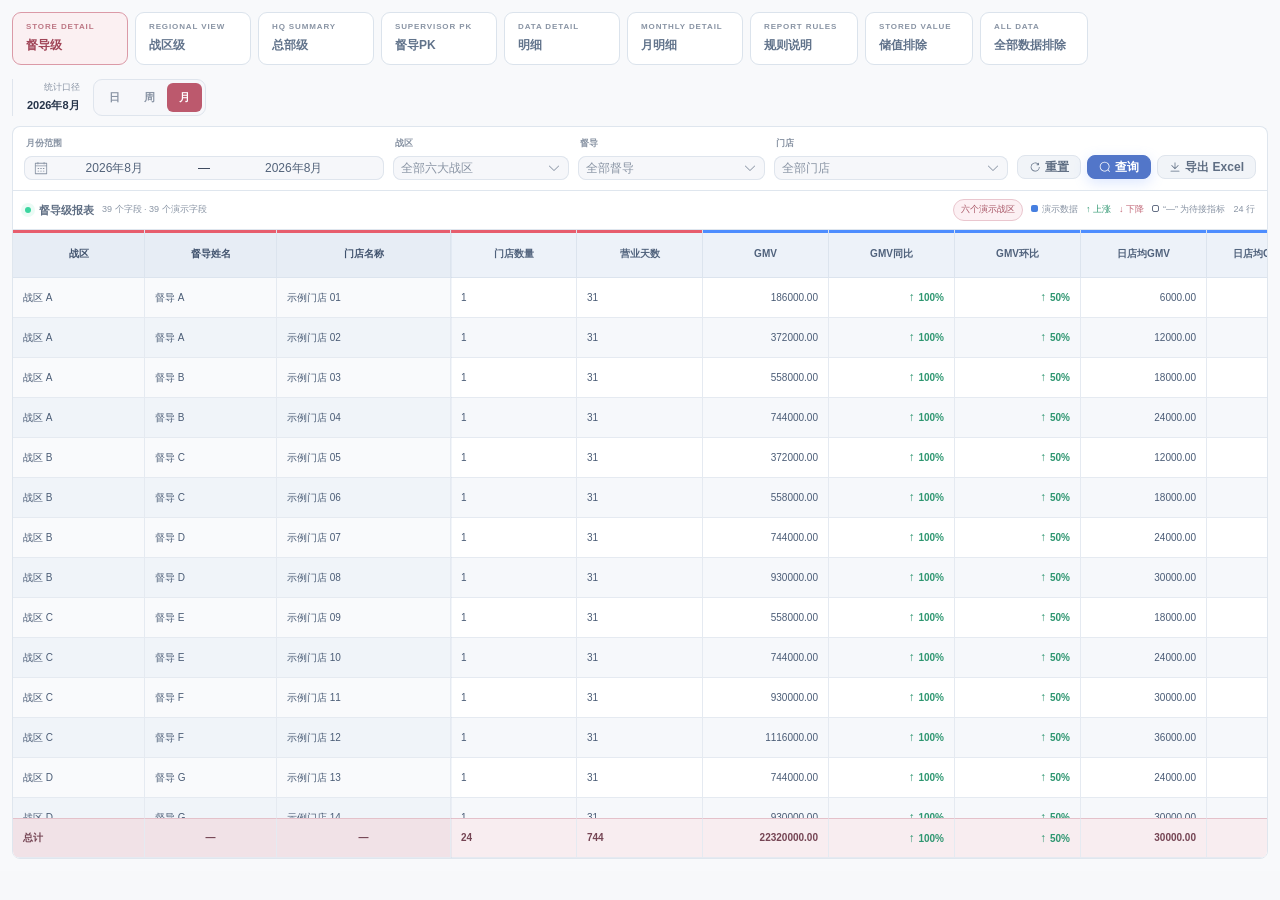
==== commit edf245e6: "Publish refreshed portfolio with crisp 3D project showcase" ====
--- a/demo/index.html
+++ b/demo/index.html
@@ -1,3 +1,3 @@
 <!doctype html><html lang="zh-CN"><head><meta charset="UTF-8"><meta name="viewport" content="width=device-width,initial-scale=1.0"><meta http-equiv="Content-Security-Policy" content="default-src 'none'; script-src 'self'; style-src 'self' 'unsafe-inline'; img-src 'self' data: blob:; font-src 'self' data:; connect-src 'none'; form-action 'none'; base-uri 'none'"><title>经营报表 · 交互演示</title>  <script type="module" crossorigin src="./assets/index-BIs_9A5w.js"></script>
   <link rel="stylesheet" crossorigin href="./assets/index-CBK4d_FU.css">
-</head><body><div id="app"></div></body></html>
+<link rel="stylesheet" href="light.css"></head><body><div id="app"></div></body></html>
--- a/demo/light.css
+++ b/demo/light.css
@@ -0,0 +1,40 @@
+/* Presentation override only. Original report code, controls and fixtures are unchanged. */
+:root{color-scheme:light;--bg-base:#f7f8fa;--bg-elevated:#fff;--bg-panel:#fff;--bg-panel-solid:#fff;--bg-panel-2:#f1f4f8;--bg-soft:#edf1f7;--bg-inset:#f6f7fa;--overlay:#fff;--border:#dfe5ed;--border-strong:#c4cfdd;--line:#e7ebf0;--text-primary:#263449;--text-secondary:#5f6e83;--text-muted:#8994a4;--brand:#5276c9;--brand-strong:#4168b7;--brand-deep:#355bb0;--brand-soft:#edf2fc;--brand-line:#bbcbee;--green:#238963;--green-soft:#edf8f2;--red:#c85668;--red-soft:#fbf0f2;--yellow:#af8227;--yellow-soft:#fdf7e9;--shadow-md:0 12px 34px #52657e1a;--shadow-lg:0 20px 48px #52657e25;--el-color-primary-light-3:#7a98d8;--el-color-primary-light-5:#a3b8e5;--el-color-primary-light-7:#c5d2ee;--el-color-primary-light-8:#dbe4f6;--el-color-primary-light-9:#eff3fc;--el-color-primary-dark-2:#4265af;--el-fill-color:#f1f4f8;--el-fill-color-dark:#e5ebf4;--el-border-color:#dbe2eb;--el-border-color-light:#e4e9ef;--el-border-color-lighter:#edf0f5;--el-text-color-regular:#53637a;--el-text-color-disabled:#b2bbc8;--el-mask-color:#182b4659}
+html,body,#app{background:#f7f8fa!important;color:#263449!important;color-scheme:light!important}
+.zsp-three-level-report,.performance-report,.qige-report{background:#f8f9fb!important;color:#263449!important}
+.report-hero h2,.performance-hero h2,.block-heading h3,.table-heading h3,.kpi-grid strong,.summary-card strong{color:#24354c!important}
+.report-hero .eyebrow,.performance-hero .eyebrow{color:#5576b9!important}
+.report-hero p,.block-heading p,.trend-item>span,.trend-item>small{color:#8592a5!important}
+.kpi-grid article,.panel-block,.summary-card,.performance-table-panel{background:#fff!important;border-color:#dfe6ef!important;box-shadow:none!important}
+.summary-card:after{display:none!important}.summary-card span,.summary-card small,.kpi-grid span,.kpi-grid small{color:#8391a4!important}
+.status-line{background:#f0f4f9!important;border-color:#e0e7ef!important}.status-line span{color:#6f839e!important;background:#eef3fa!important;border-color:#d5dfed!important}
+.level-tabs button,.rules-trigger{background:#fff!important;color:#61738b!important;border-color:#dbe3ec!important;box-shadow:none!important}
+.level-tabs button:hover,.level-tabs button.active{background:#fbf0f2!important;color:#a04457!important;border-color:#db9aa7!important}
+.level-tabs button.active span{color:#bd7785!important}.rules-trigger:hover{background:#edf3ff!important;color:#4268b0!important;border-color:#a1b9e6!important}
+.period-segmented button.active{background:#bc596d!important;box-shadow:none!important}
+.report-filters,.report-meta{background:#fff!important;border-color:#dfe6ee!important}.meta-legend .scope-rule{color:#a85666!important;background:#fcf0f3!important;border-color:#eac6ce!important}
+.report-table-shell{background:#fff!important;border-color:#dfe6ee!important;scrollbar-color:#b5c2d3 #f1f4f8!important}
+.report-table th,.performance-report thead th{background:#edf2f9!important;color:#50627c!important;border-color:#dce4ee!important}
+.report-table th.sticky,.performance-report th.sticky{background:#e7edf5!important;color:#40526d!important}
+.report-table td,.performance-report td{background:#fff!important;color:#4a5c76!important;border-color:#e5eaf1!important;background-image:none!important}
+.report-table td.sticky,.performance-report td.sticky{background:#f9fafc!important}
+.report-table tbody tr:nth-child(even) td,.performance-report tbody tr:nth-child(even) td{background:#f6f8fb!important}
+.report-table tbody tr:nth-child(even) td.sticky,.performance-report tbody tr:nth-child(even) td.sticky{background:#f0f4f9!important}
+.report-table tbody tr:hover td,.performance-report tbody tr:hover td{background:#ebf1fc!important}
+.report-table tbody tr.total-row td{background:#f8edf0!important;color:#754554!important;border-top-color:#e4c1ca!important}
+.report-table tbody tr.total-row td.sticky{background:#f1e2e7!important}
+.report-table tbody tr.pk-top-three td{background:#fff9ec!important;color:#7a633d!important}.report-table tbody tr.pk-top-three td.sticky{background:#f8efda!important}
+.report-table td.pending{color:#a7b0bc!important}.performance-report td.score{background:#fff8e7!important;color:#a47b24!important}
+.comparison-up,.report-table .comparison-up,.performance-report td.positive{color:#2d9670!important}.comparison-down,.report-table .comparison-down,.performance-report td.negative{color:#c26878!important}
+.qige-report tbody th,.qige-report td{color:#536780!important;border-color:#e4eaf1!important}.qige-report thead th{color:#8190a5!important;border-color:#e4eaf1!important}
+.qige-report .trend-item:hover{background:#edf3fb!important}.trend-item strong{color:#5b7090!important}.bar-track{background:#e7eef9!important}.rate-pill{background:#edf8f3!important;color:#36896e!important}
+.maintenance-grid>div{background:#f3f6fa!important}.maintenance-grid strong{color:#546a87!important}.maintenance-grid p{color:#7f8fa5!important}.maintenance-grid small{color:#99a5b5!important}
+.el-drawer,.zsp-rules-drawer.el-drawer,.performance-rules-drawer.el-drawer{background:#fff!important;color:#50627b!important}
+.el-drawer__header,.el-drawer__close-btn,.rules-title h2,.drawer-heading h2,.rule-section h3{color:#2f435e!important}
+.rules-body{color:#50627b!important}.rules-title span{color:#b56576!important}.rules-summary div,.scope-cards article,.time-rules,.metric-rule,.pk-scope,.pk-total-rules,.exclusion-groups details,.pk-row,.rule-list article{background:#f7f9fc!important;border-color:#e0e6ee!important}
+.rules-summary strong,.scope-cards h4,.time-rules h4,.family-title h4,.pk-total-rules h4,.rule-copy h3,.exclusion-groups summary,.pk-row strong{color:#435a78!important}
+.scope-cards p,.metric-rule p,.pk-scope p,.pk-row p,.time-rules li,.pk-total-rules li,.store-list li,.pk-row .direction{color:#71839b!important}
+.pk-row b{color:#536d90!important}.pk-head{background:#eaf0f8!important;color:#70849f!important}.pk-scope strong{color:#a46373!important}.pk-row .cap{color:#ac8434!important}
+.metric-names span{color:#597cb5!important;background:#edf3ff!important;border-color:#c4d4ee!important}.formula{color:#557194!important;background:#eaf1fb!important}.rule-section>header>span{color:#b26879!important;background:#fbf0f3!important;border-color:#e6bcc6!important}
+.el-dialog__header,.el-drawer__header{color:#405570!important}.el-overlay{background:#16284244!important}
+button:focus-visible{outline:2px solid #537bd3!important}
